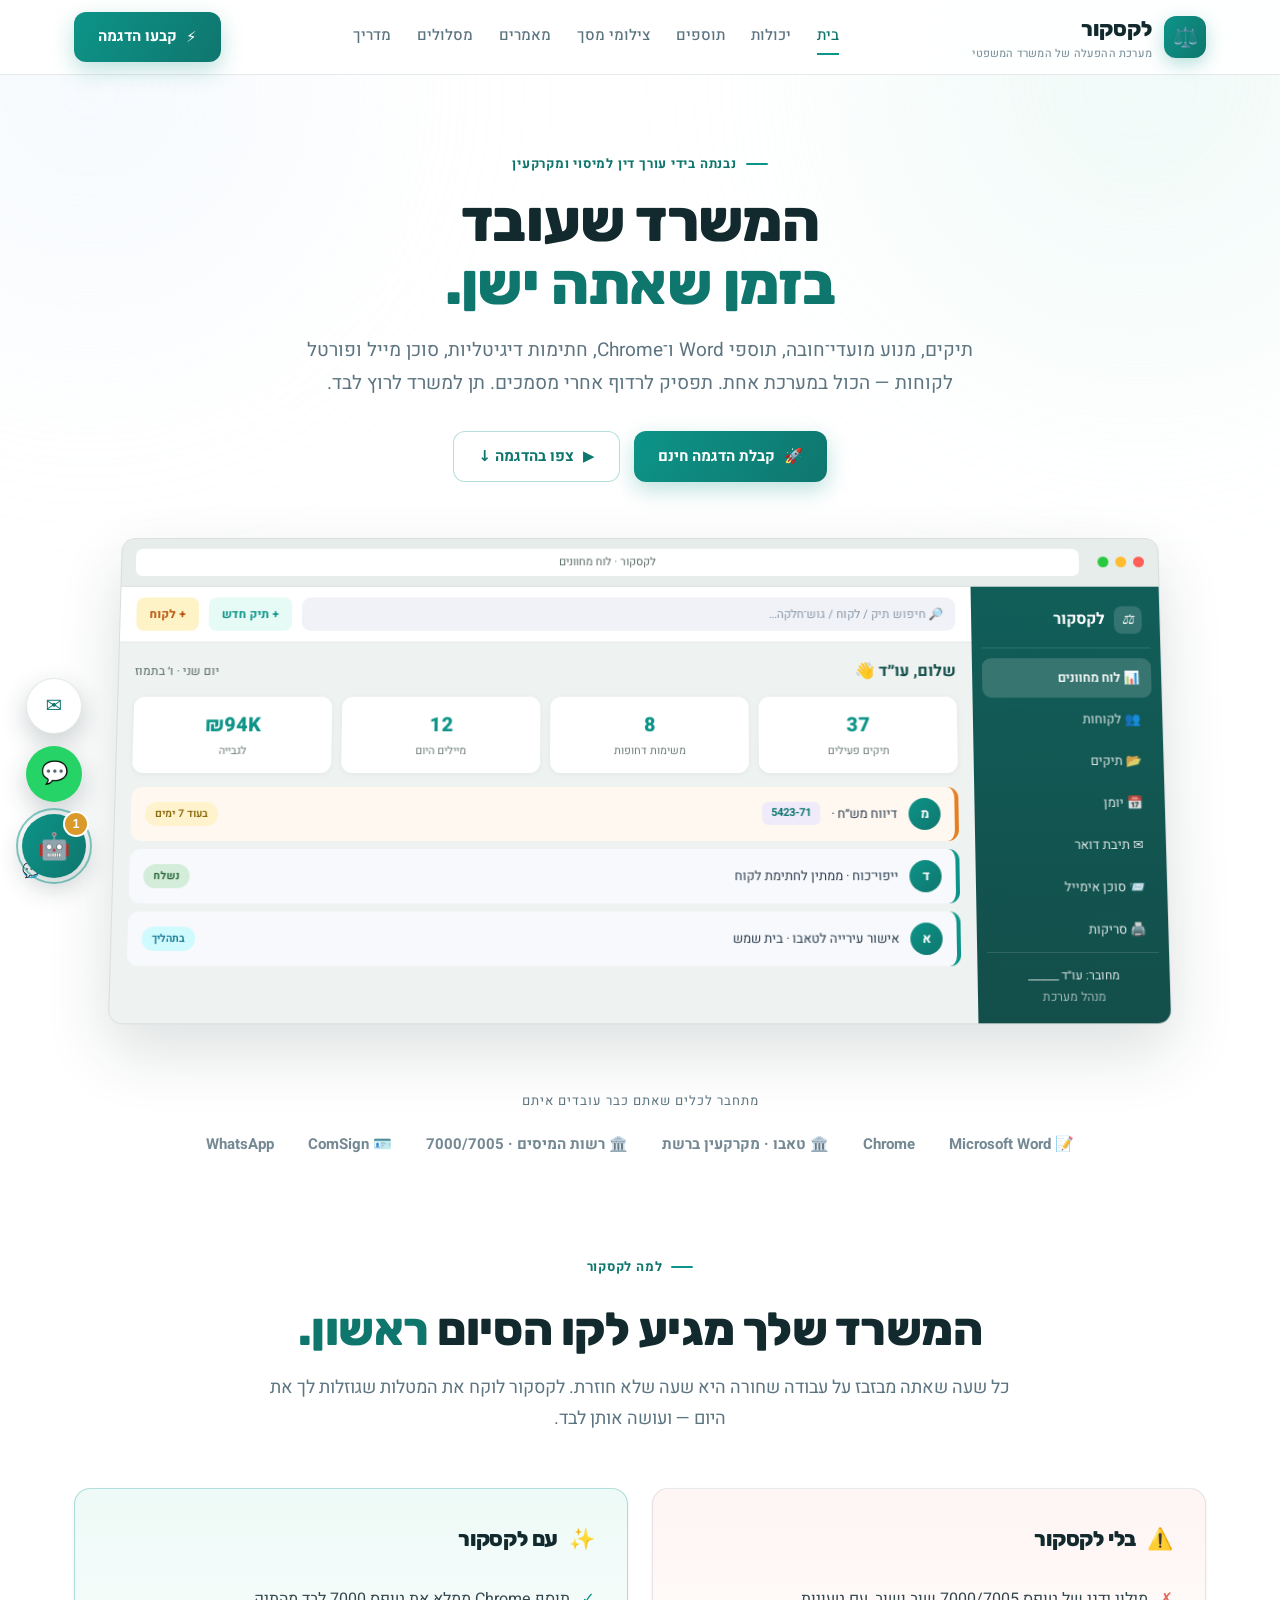
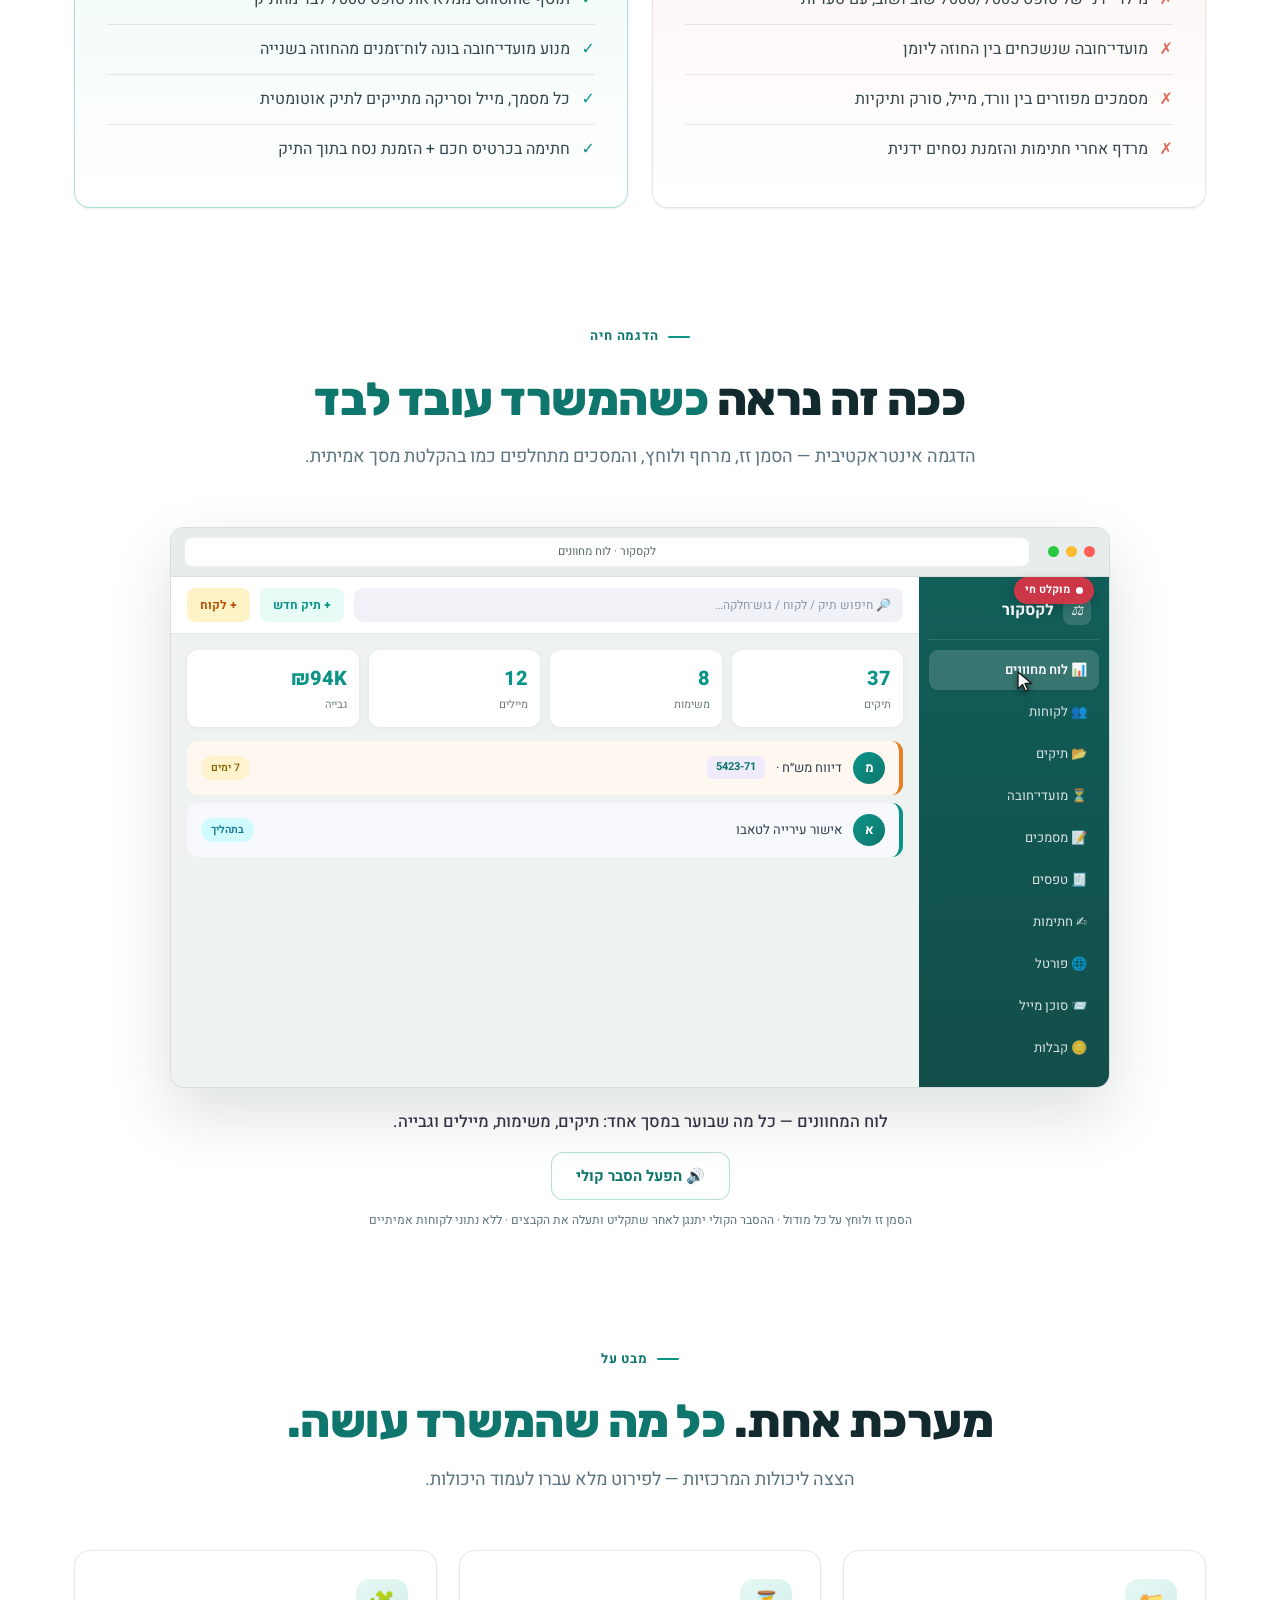
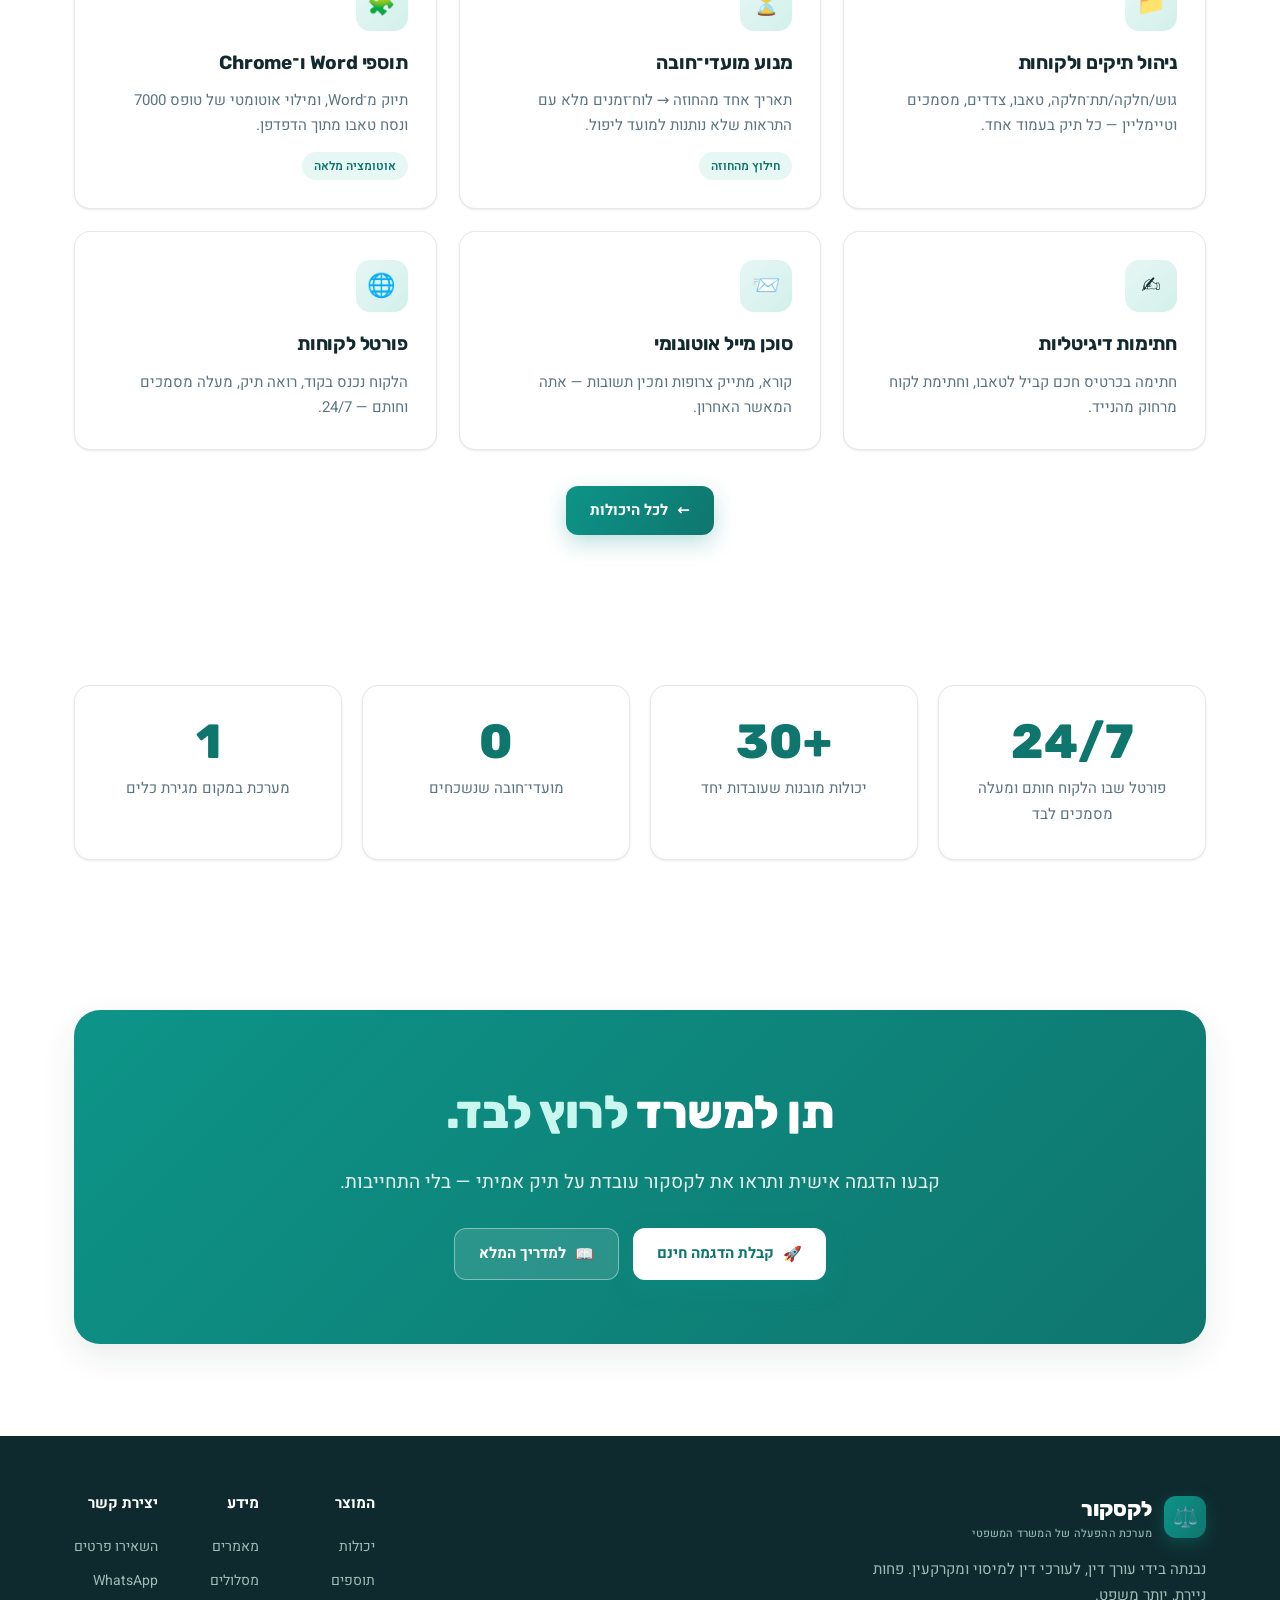
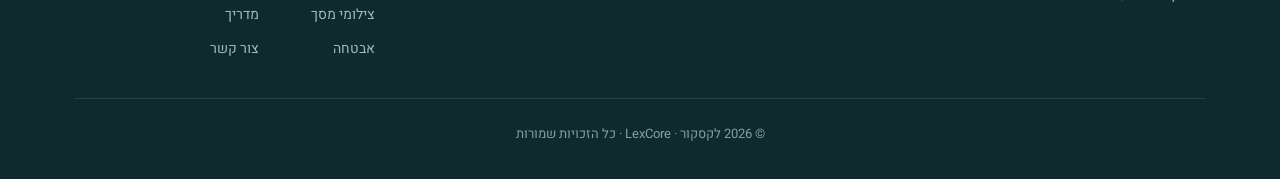
==== index.html @ 94c70e6b "Add files via upload" ====
<!DOCTYPE html>
<html lang="he" dir="rtl">
<head>
<meta charset="UTF-8">
<meta name="viewport" content="width=device-width, initial-scale=1.0">
<title>לקסקור (LexCore) — תוכנה לניהול משרד עורכי דין למיסוי ומקרקעין</title>
<meta name="description" content="לקסקור (LexCore) — תוכנה לניהול משרד עורכי דין למיסוי ומקרקעין: ניהול תיקים וטאבו, מנוע מועדי־חובה, מילוי טופס 7005/7000 אוטומטי, תוספי Word ו־Chrome, חתימות דיגיטליות, סוכן מייל ופורטל לקוחות — הכול במערכת אחת.">
<meta name="keywords" content="לקסקור, LexCore, תוכנה לעורכי דין, תוכנה לניהול משרד עורכי דין, תוכנה לעורך דין מקרקעין, תוכנה למיסוי מקרקעין, ניהול תיקים משפטיים, תוכנת טאבו, טופס 7005, מנוע מועדי חובה, CaseFlow">
<meta name="author" content="לקסקור · LexCore">
<meta name="robots" content="index,follow,max-image-preview:large">
<meta name="theme-color" content="#0d9488">
<link rel="canonical" href="https://f025954954-coder.github.io/lexcore-site/">
<meta property="og:type" content="website">
<meta property="og:site_name" content="לקסקור · LexCore">
<meta property="og:locale" content="he_IL">
<meta property="og:title" content="לקסקור (LexCore) — תוכנה לניהול משרד עורכי דין למיסוי ומקרקעין">
<meta property="og:description" content="מערכת אחת לניהול משרד עורכי דין למיסוי ומקרקעין: תיקים, טאבו, מנוע מועדי־חובה, מילוי טפסים אוטומטי, חתימות דיגיטליות, סוכן מייל ופורטל לקוחות.">
<meta property="og:url" content="https://f025954954-coder.github.io/lexcore-site/">
<meta name="twitter:card" content="summary_large_image">
<meta name="twitter:title" content="לקסקור (LexCore) — תוכנה לניהול משרד עורכי דין למיסוי ומקרקעין">
<meta name="twitter:description" content="מערכת אחת לניהול משרד עו״ד למיסוי ומקרקעין: תיקים, טאבו, מועדי־חובה, טפסים אוטומטיים, חתימות ופורטל לקוחות.">
<link rel="stylesheet" href="styles.css">
<script type="application/ld+json">
{
  "@context":"https://schema.org",
  "@graph":[
    {
      "@type":"Organization",
      "@id":"https://f025954954-coder.github.io/lexcore-site/#org",
      "name":"לקסקור",
      "alternateName":["LexCore","CaseFlow","לקסקור מערכת ניהול משרד"],
      "url":"https://f025954954-coder.github.io/lexcore-site/",
      "description":"תוכנה לניהול משרד עורכי דין למיסוי ומקרקעין."
    },
    {
      "@type":"WebSite",
      "@id":"https://f025954954-coder.github.io/lexcore-site/#website",
      "url":"https://f025954954-coder.github.io/lexcore-site/",
      "name":"לקסקור · LexCore",
      "inLanguage":"he",
      "publisher":{"@id":"https://f025954954-coder.github.io/lexcore-site/#org"}
    },
    {
      "@type":"SoftwareApplication",
      "name":"לקסקור (LexCore)",
      "alternateName":"CaseFlow",
      "applicationCategory":"BusinessApplication",
      "applicationSubCategory":"Legal Practice Management Software",
      "operatingSystem":"Windows",
      "inLanguage":"he",
      "url":"https://f025954954-coder.github.io/lexcore-site/",
      "description":"תוכנה לניהול משרד עורכי דין המתמחה במיסוי ומקרקעין: ניהול תיקים וטאבו (גוש/חלקה), מנוע מועדי־חובה, מילוי אוטומטי של טופס 7005/7000, תוספי Word ו־Chrome, חתימה דיגיטלית בכרטיס חכם וחתימה מרחוק, סוכן מייל אוטונומי ופורטל לקוחות.",
      "featureList":["ניהול תיקים ולקוחות","מנוע מועדי־חובה","מילוי טופס 7005/7000 אוטומטי","תוסף Word ותוספי Chrome","חתימה דיגיטלית בכרטיס חכם וחתימה מרחוק","סוכן מייל אוטונומי","פורטל לקוחות","קבלות וחשבוניות"],
      "offers":{"@type":"Offer","priceCurrency":"ILS","price":"0","description":"הדגמה חינם — מחיר לפי גודל המשרד"},
      "publisher":{"@id":"https://f025954954-coder.github.io/lexcore-site/#org"}
    }
  ]
}
</script>
</head>
<body data-page="home">
<div class="aura"><span></span><span></span><span></span></div>
<div class="grid-lines"></div>

<header><div class="wrap"><nav>
  <a href="index.html" class="logo"><span class="mark"><i class="fas fa-scale-balanced"></i></span><span>לקסקור<small>מערכת ההפעלה של המשרד המשפטי</small></span></a>
  <div class="nav-links">
    <a href="index.html" data-page="home">בית</a>
    <a href="features.html" data-page="features">יכולות</a>
    <a href="addins.html" data-page="addins">תוספים</a>
    <a href="screenshots.html" data-page="screens">צילומי מסך</a>
    <a href="blog.html" data-page="blog">מאמרים</a>
    <a href="plans.html" data-page="plans">מסלולים</a>
    <a href="madrich.html">מדריך</a>
  </div>
  <a href="contact.html" class="btn btn-primary"><i class="fas fa-bolt"></i> קבעו הדגמה</a>
  <button class="menu-toggle"><i class="fas fa-bars"></i></button>
</nav></div></header>

<!-- HERO -->
<section class="page-hero">
  <div class="wrap">
    <div class="eyebrow reveal">נבנתה בידי עורך דין למיסוי ומקרקעין</div>
    <h1 class="reveal">המשרד שעובד<br><span class="grad-txt">בזמן שאתה ישן.</span></h1>
    <p class="reveal">תיקים, מנוע מועדי־חובה, תוספי Word ו־Chrome, חתימות דיגיטליות, סוכן מייל ופורטל לקוחות — הכול במערכת אחת. תפסיק לרדוף אחרי מסמכים. תן למשרד לרוץ לבד.</p>
    <div class="reveal" style="display:flex;gap:14px;justify-content:center;flex-wrap:wrap;margin-top:32px">
      <a href="contact.html" class="btn btn-primary"><i class="fas fa-rocket"></i> קבלת הדגמה חינם</a>
      <a href="#demo" class="btn btn-ghost"><i class="fas fa-circle-play"></i> צפו בהדגמה ↓</a>
    </div>
  </div>

  <div class="wrap"><div class="tilt reveal" style="max-width:1050px;margin:52px auto 0">
    <div class="appwin">
      <div class="aw-bar"><i class="r"></i><i class="y"></i><i class="g"></i><span class="ad">לקסקור · לוח מחוונים</span></div>
      <div class="aw-body">
        <aside class="aw-side">
          <div class="aw-brand"><i>⚖️</i> לקסקור</div>
          <div class="aw-nav on">📊 לוח מחוונים</div>
          <div class="aw-nav">👥 לקוחות</div>
          <div class="aw-nav">📂 תיקים</div>
          <div class="aw-nav">📅 יומן</div>
          <div class="aw-nav">✉️ תיבת דואר</div>
          <div class="aw-nav">📨 סוכן אימייל</div>
          <div class="aw-nav">🖨️ סריקות</div>
          <div class="aw-userbox">מחובר: עו״ד ______<br><span style="opacity:.7">מנהל מערכת</span></div>
        </aside>
        <main class="aw-main">
          <div class="aw-toolbar"><div class="aw-search">🔎 חיפוש תיק / לקוח / גוש־חלקה…</div><div class="aw-tbtn">+ תיק חדש</div><div class="aw-tbtn gold">+ לקוח</div></div>
          <div class="aw-content">
            <div class="aw-h">שלום, עו״ד 👋 <span style="font-size:12px;color:#6b7c79;font-weight:500">יום שני · ו׳ בתמוז</span></div>
            <div class="aw-kpis">
              <div class="aw-kpi"><div class="n">37</div><div class="l">תיקים פעילים</div></div>
              <div class="aw-kpi"><div class="n">8</div><div class="l">משימות דחופות</div></div>
              <div class="aw-kpi"><div class="n">12</div><div class="l">מיילים היום</div></div>
              <div class="aw-kpi"><div class="n">₪94K</div><div class="l">לגבייה</div></div>
            </div>
            <div class="aw-card soon"><span class="aw-av">מ</span> דיווח מש״ח · <span class="case-num">5423-71</span> <span class="aw-badge st-pending">בעוד 7 ימים</span></div>
            <div class="aw-card"><span class="aw-av">ד</span> ייפוי־כוח · ממתין לחתימת לקוח <span class="aw-badge st-active">נשלח</span></div>
            <div class="aw-card"><span class="aw-av">א</span> אישור עירייה לטאבו · בית שמש <span class="aw-badge b-matter">בתהליך</span></div>
          </div>
        </main>
      </div>
    </div>
  </div></div>
</section>

<!-- TRUST -->
<div class="wrap" style="text-align:center;padding:48px 0 0;position:relative;z-index:1">
  <p class="reveal" style="color:var(--muted);font-size:13px;letter-spacing:1px;margin-bottom:20px">מתחבר לכלים שאתם כבר עובדים איתם</p>
  <div class="reveal" style="display:flex;gap:34px;justify-content:center;flex-wrap:wrap;color:var(--muted);font-weight:700;font-size:15px;opacity:.85">
    <span><i class="fas fa-file-word"></i> Microsoft Word</span>
    <span><i class="fab fa-chrome"></i> Chrome</span>
    <span><i class="fas fa-landmark"></i> טאבו · מקרקעין ברשת</span>
    <span><i class="fas fa-building-columns"></i> רשות המיסים · 7000/7005</span>
    <span><i class="fas fa-id-card"></i> ComSign</span>
    <span><i class="fab fa-whatsapp"></i> WhatsApp</span>
  </div>
</div>

<!-- PROBLEM/SOLUTION -->
<section class="sec">
  <div class="wrap">
    <div class="sec-head reveal">
      <span class="eyebrow">למה לקסקור</span>
      <h2>המשרד שלך מגיע לקו הסיום <span class="grad-txt">ראשון.</span></h2>
      <p>כל שעה שאתה מבזבז על עבודה שחורה היא שעה שלא חוזרת. לקסקור לוקח את המטלות שגוזלות לך את היום — ועושה אותן לבד.</p>
    </div>
    <div class="split">
      <div class="panel bad reveal"><h3><i class="fas fa-triangle-exclamation"></i> בלי לקסקור</h3><ul>
        <li><i class="fas fa-xmark"></i> מילוי ידני של טופס 7000/7005 שוב ושוב, עם טעויות</li>
        <li><i class="fas fa-xmark"></i> מועדי־חובה שנשכחים בין החוזה ליומן</li>
        <li><i class="fas fa-xmark"></i> מסמכים מפוזרים בין וורד, מייל, סורק ותיקיות</li>
        <li><i class="fas fa-xmark"></i> מרדף אחרי חתימות והזמנת נסחים ידנית</li>
      </ul></div>
      <div class="panel good reveal"><h3><i class="fas fa-wand-magic-sparkles"></i> עם לקסקור</h3><ul>
        <li><i class="fas fa-check"></i> תוסף Chrome ממלא את טופס 7000 לבד מהתיק</li>
        <li><i class="fas fa-check"></i> מנוע מועדי־חובה בונה לוח־זמנים מהחוזה בשנייה</li>
        <li><i class="fas fa-check"></i> כל מסמך, מייל וסריקה מתייקים לתיק אוטומטית</li>
        <li><i class="fas fa-check"></i> חתימה בכרטיס חכם + הזמנת נסח בתוך התיק</li>
      </ul></div>
    </div>
  </div>
</section>

<!-- ANIMATED DEMO -->
<section class="sec" id="demo" style="padding-top:20px">
  <div class="wrap">
    <div class="sec-head reveal">
      <span class="eyebrow">הדגמה חיה</span>
      <h2>ככה זה נראה <span class="grad-txt">כשהמשרד עובד לבד</span></h2>
      <p>הדגמה אינטראקטיבית — הסמן זז, מרחף ולוחץ, והמסכים מתחלפים כמו בהקלטת מסך אמיתית.</p>
    </div>
    <div class="screencast reveal" id="sc">
      <div class="sc-badge">מוקלט חי</div>
      <div class="appwin">
        <div class="aw-bar"><i class="r"></i><i class="y"></i><i class="g"></i><span class="ad" id="scAddr">לקסקור · לוח מחוונים</span></div>
        <div class="aw-body">
          <aside class="aw-side">
            <div class="aw-brand"><i>⚖️</i> לקסקור</div>
            <div class="aw-nav on" data-sc="dash">📊 לוח מחוונים</div>
            <div class="aw-nav" data-sc="clients">👥 לקוחות</div>
            <div class="aw-nav" data-sc="cases">📂 תיקים</div>
            <div class="aw-nav" data-sc="deadlines">⏳ מועדי־חובה</div>
            <div class="aw-nav" data-sc="docs">📝 מסמכים</div>
            <div class="aw-nav" data-sc="form">🧾 טפסים</div>
            <div class="aw-nav" data-sc="sign">✍️ חתימות</div>
            <div class="aw-nav" data-sc="portal">🌐 פורטל</div>
            <div class="aw-nav" data-sc="mail">📨 סוכן מייל</div>
            <div class="aw-nav" data-sc="finance">🪙 קבלות</div>
          </aside>
          <main class="aw-main" id="scMain"></main>
        </div>
      </div>
      <div class="sc-cursor" id="scCursor"><svg width="24" height="24" viewBox="0 0 24 24"><path d="M4 2 L4 19 L8.5 14.5 L11.5 21 L14 20 L11 13.5 L17.5 13.5 Z" fill="#ffffff" stroke="#1a1a1a" stroke-width="1.3" stroke-linejoin="round"/></svg></div>
    </div>
    <div class="sc-cap" id="scCap">לוח המחוונים — כל מה שבוער במסך אחד: תיקים, משימות, מיילים וגבייה.</div>
    <div style="text-align:center;margin-top:16px"><button class="btn btn-ghost" id="scVoice">🔊 הפעל הסבר קולי</button></div>
    <p style="text-align:center;color:var(--muted);font-size:12px;margin-top:10px">הסמן זז ולוחץ על כל מודול · ההסבר הקולי יתנגן לאחר שתקליט ותעלה את הקבצים · ללא נתוני לקוחות אמיתיים</p>
  </div>
</section>

<!-- FEATURES PREVIEW -->
<section class="sec" style="padding-top:20px">
  <div class="wrap">
    <div class="sec-head reveal"><span class="eyebrow">מבט על</span><h2>מערכת אחת. <span class="grad-txt">כל מה שהמשרד עושה.</span></h2><p>הצצה ליכולות המרכזיות — לפירוט מלא עברו לעמוד היכולות.</p></div>
    <div class="fgrid">
      <div class="fcard reveal"><div class="fico">📁</div><h3>ניהול תיקים ולקוחות</h3><p>גוש/חלקה/תת־חלקה, טאבו, צדדים, מסמכים וטיימליין — כל תיק בעמוד אחד.</p></div>
      <div class="fcard reveal"><div class="fico">⏳</div><h3>מנוע מועדי־חובה</h3><p>תאריך אחד מהחוזה → לוח־זמנים מלא עם התראות שלא נותנות למועד ליפול.</p><span class="chip">חילוץ מהחוזה</span></div>
      <div class="fcard reveal"><div class="fico">🧩</div><h3>תוספי Word ו־Chrome</h3><p>תיוק מ־Word, ומילוי אוטומטי של טופס 7000 ונסח טאבו מתוך הדפדפן.</p><span class="chip">אוטומציה מלאה</span></div>
      <div class="fcard reveal"><div class="fico">✍️</div><h3>חתימות דיגיטליות</h3><p>חתימה בכרטיס חכם קביל לטאבו, וחתימת לקוח מרחוק מהנייד.</p></div>
      <div class="fcard reveal"><div class="fico">📨</div><h3>סוכן מייל אוטונומי</h3><p>קורא, מתייק צרופות ומכין תשובות — אתה המאשר האחרון.</p></div>
      <div class="fcard reveal"><div class="fico">🌐</div><h3>פורטל לקוחות</h3><p>הלקוח נכנס בקוד, רואה תיק, מעלה מסמכים וחותם — 24/7.</p></div>
    </div>
    <div style="text-align:center;margin-top:36px" class="reveal"><a href="features.html" class="btn btn-primary"><i class="fas fa-arrow-left"></i> לכל היכולות</a></div>
  </div>
</section>

<!-- STATS -->
<section class="sec-sm"><div class="wrap"><div class="stats">
  <div class="stat reveal"><div class="num grad-txt">24/7</div><div class="lbl">פורטל שבו הלקוח חותם ומעלה מסמכים לבד</div></div>
  <div class="stat reveal"><div class="num gold-txt">+30</div><div class="lbl">יכולות מובנות שעובדות יחד</div></div>
  <div class="stat reveal"><div class="num grad-txt">0</div><div class="lbl">מועדי־חובה שנשכחים</div></div>
  <div class="stat reveal"><div class="num gold-txt">1</div><div class="lbl">מערכת במקום מגירת כלים</div></div>
</div></div></section>

<!-- CTA -->
<section class="sec"><div class="wrap"><div class="cta reveal">
  <h2>תן למשרד <span class="grad-txt">לרוץ לבד.</span></h2>
  <p>קבעו הדגמה אישית ותראו את לקסקור עובדת על תיק אמיתי — בלי התחייבות.</p>
  <div style="display:flex;gap:14px;justify-content:center;flex-wrap:wrap"><a href="contact.html" class="btn btn-primary"><i class="fas fa-rocket"></i> קבלת הדגמה חינם</a><a href="madrich.html" class="btn btn-ghost"><i class="fas fa-book-open"></i> למדריך המלא</a></div>
</div></div></section>

<footer><div class="wrap">
  <div class="foot">
    <div><a href="index.html" class="logo"><span class="mark"><i class="fas fa-scale-balanced"></i></span><span>לקסקור<small>מערכת ההפעלה של המשרד המשפטי</small></span></a>
      <p>נבנתה בידי עורך דין, לעורכי דין למיסוי ומקרקעין. פחות ניירת, יותר משפט.</p></div>
    <div class="foot-links">
      <div class="foot-col"><h5>המוצר</h5><a href="features.html">יכולות</a><a href="addins.html">תוספים</a><a href="screenshots.html">צילומי מסך</a><a href="security.html">אבטחה</a></div>
      <div class="foot-col"><h5>מידע</h5><a href="blog.html">מאמרים</a><a href="plans.html">מסלולים</a><a href="madrich.html">מדריך</a><a href="contact.html">צור קשר</a></div>
      <div class="foot-col"><h5>יצירת קשר</h5><a href="contact.html">השאירו פרטים</a><a href="https://wa.me/97225954954" target="_blank" rel="noopener">WhatsApp</a></div>
    </div>
  </div>
  <div class="copy">© 2026 לקסקור · LexCore · כל הזכויות שמורות</div>
</div></footer>

<script src="app.js"></script>
<script>
/* animated screencast — full module tour + moving cursor + optional recorded voice */
(function(){
  var sc=document.getElementById('sc');if(!sc)return;
  var cursor=document.getElementById('scCursor'),main=document.getElementById('scMain'),cap=document.getElementById('scCap'),addr=document.getElementById('scAddr'),badge=sc.querySelector('.sc-badge'),vbtn=document.getElementById('scVoice');
  var navs={};sc.querySelectorAll('.aw-nav').forEach(function(n){navs[n.dataset.sc]=n;});
  function tb(t,x){return '<div class="aw-toolbar"><div class="aw-search">'+t+'</div>'+(x||'')+'</div>';}
  var tabs='<div style="display:flex;gap:6px;margin-bottom:11px">';
  var steps=[
   {nav:'dash',addr:'לקסקור · לוח מחוונים',cap:'לוח המחוונים — כל מה שבוער במסך אחד: תיקים, משימות, מיילים וגבייה.',audio:'voice/v1.mp3',main:tb('🔎 חיפוש תיק / לקוח / גוש־חלקה…','<div class="aw-tbtn">+ תיק חדש</div><div class="aw-tbtn gold">+ לקוח</div>')+'<div class="aw-content"><div class="aw-kpis"><div class="aw-kpi"><div class="n">37</div><div class="l">תיקים</div></div><div class="aw-kpi"><div class="n">8</div><div class="l">משימות</div></div><div class="aw-kpi"><div class="n">12</div><div class="l">מיילים</div></div><div class="aw-kpi"><div class="n">₪94K</div><div class="l">גבייה</div></div></div><div class="aw-card soon"><span class="aw-av">מ</span> דיווח מש״ח · <span class="case-num">5423-71</span> <span class="aw-badge st-pending">7 ימים</span></div><div class="aw-card"><span class="aw-av">א</span> אישור עירייה לטאבו <span class="aw-badge b-matter">בתהליך</span></div></div>'},
   {nav:'clients',addr:'לקסקור · לקוחות',cap:'מסך הלקוחות — חיפוש מהיר, אימות ת״ז, וכל התיקים של הלקוח.',audio:'voice/v2.mp3',main:tb('🔎 חיפוש · שם / ת״ז / טלפון','<div class="aw-tbtn gold">+ לקוח</div>')+'<div class="aw-content"><div class="aw-card"><span class="aw-av">א</span> אברהם · ת״ז מאומתת <span class="aw-badge st-active">3 תיקים</span></div><div class="aw-card"><span class="aw-av">ר</span> רבקה · חברה בע״מ <span class="aw-badge b-matter">2 תיקים</span></div><div class="aw-card"><span class="aw-av">מ</span> משה · לקוח חדש <span class="aw-badge st-pending">קליטה</span></div></div>'},
   {nav:'cases',addr:'לקסקור · תיקים',cap:'מסך התיקים — כל התיקים הפעילים. הסמן לוחץ על תיק כדי להיכנס.',audio:'voice/v3.mp3',main:tb('🔎 חיפוש · גוש/חלקה/לקוח')+'<div class="aw-content"><div class="aw-card scrow"><span class="aw-av">מ</span> מכר דירה · גוש 5423/71 <span class="aw-badge st-active">בטאבו</span></div><div class="aw-card"><span class="aw-av">ה</span> העברת בעלות · גוש 3810/22 <span class="aw-badge st-pending">מש״ח</span></div><div class="aw-card"><span class="aw-av">ח</span> חכירה מהוונת · רמ״י <span class="aw-badge b-matter">בתהליך</span></div></div>'},
   {sel:'#scMain .scrow',addr:'לקסקור · תיק 5423-71',cap:'נכנסנו לתיק — גוש/חלקה, צדדים, מסמכים ומועדים. לשוניות למעלה.',audio:'voice/v4.mp3',main:tb('מכר דירה · <span class="case-num" style="margin-right:6px">5423-71</span>')+'<div class="aw-content">'+tabs+'<span class="sctab on">פרטים</span><span class="sctab" id="tDocs">מסמכים</span><span class="sctab" id="tFin">כספים</span></div><div class="aw-meta"><div class="m"><span class="k">גוש</span><div class="v">5423</div></div><div class="m"><span class="k">חלקה/תת</span><div class="v">71 / 4</div></div><div class="m"><span class="k">טאבו</span><div class="v">ירושלים</div></div></div><div class="aw-card"><span class="aw-av">👥</span> צדדים · מוכר + קונה <span class="aw-badge b-matter">2</span></div></div>'},
   {sel:'#scMain #tDocs',cap:'לשונית מסמכים — כל הקבצים של התיק במקום אחד.',audio:'voice/v5.mp3',main:tb('מכר דירה · <span class="case-num" style="margin-right:6px">5423-71</span>')+'<div class="aw-content">'+tabs+'<span class="sctab">פרטים</span><span class="sctab on" id="tDocs">מסמכים</span><span class="sctab" id="tFin">כספים</span></div><div class="aw-card"><span class="aw-av">📄</span> חוזה מכר.docx <span class="aw-badge st-active">חתום</span></div><div class="aw-card"><span class="aw-av">📄</span> נסח טאבו.pdf <span class="aw-badge b-matter">מצורף</span></div><div class="aw-card"><span class="aw-av">📄</span> ייפוי־כוח.pdf <span class="aw-badge st-pending">לחתימה</span></div></div>'},
   {sel:'#scMain #tFin',cap:'לשונית כספים — חיובים, תשלומים ויתרה פתוחה לתיק.',audio:'voice/v6.mp3',main:tb('מכר דירה · <span class="case-num" style="margin-right:6px">5423-71</span>')+'<div class="aw-content">'+tabs+'<span class="sctab">פרטים</span><span class="sctab" id="tDocs">מסמכים</span><span class="sctab on" id="tFin">כספים</span></div><div class="aw-card"><span class="aw-av">🧾</span> קבלה 1042 · שכ״ט <span class="aw-badge st-active">שולם ₪5,000</span></div><div class="aw-card soon"><span class="aw-av">⏳</span> יתרה פתוחה <span class="aw-badge st-pending">₪6,400</span></div></div>'},
   {nav:'deadlines',addr:'לקסקור · מנוע מועדי־חובה',cap:'מנוע מועדי־החובה — תאריך אחד מהחוזה, וכל לוח־הזמנים נבנה לבד עם התראות.',audio:'voice/v7.mp3',main:tb('לוח־זמנים שנבנה מהחוזה · 14.05.2026')+'<div class="aw-content"><div class="aw-card"><span class="aw-av">1</span> חתימת חוזה מכר <span class="aw-badge st-active">הושלם</span></div><div class="aw-card soon"><span class="aw-av">2</span> דיווח מש״ח לרשות המיסים <span class="aw-badge st-pending">+50 יום</span></div><div class="aw-card"><span class="aw-av">3</span> תשלום שני · 40% <span class="aw-badge b-matter">+60 יום</span></div><div class="aw-card"><span class="aw-av">4</span> מסירה + רישום הערה <span class="aw-badge b-matter">+90 יום</span></div></div>'},
   {nav:'docs',addr:'לקסקור · עוזר מסמכים',cap:'עוזר המסמכים — תבניות שממלאות את עצמן מהתיק, כולל בדיקת ניגוד־עניינים.',audio:'voice/v8.mp3',main:tb('מסמכים שנוצרו מהתיק','<div class="aw-tbtn gold">4 מוכנים</div>')+'<div class="aw-content"><div class="aw-card"><span class="aw-av">📄</span> ייפוי־כוח נוטריוני <span class="aw-badge st-active">מולא ✓</span></div><div class="aw-card"><span class="aw-av">📄</span> תצהיר מוכר <span class="aw-badge st-active">מולא ✓</span></div><div class="aw-card"><span class="aw-av">⚠️</span> בדיקת ניגוד־עניינים <span class="aw-badge st-active">נקי ✓</span></div></div>'},
   {nav:'form',addr:'לקסקור · טופס 7005',cap:'טופס 7005 — הצהרת מש״ח מתמלאת אוטומטית מהתיק. הסמן לוחץ ״ייצא PDF״.',audio:'voice/v9.mp3',main:tb('הצהרת מש״ח · טופס 7005')+'<div class="aw-content"><div class="aw-field hot"><span class="k">גוש / חלקה / תת</span><span class="v">5423 / 71 / 4</span></div><div class="aw-field hot"><span class="k">שם המוכר · ת״ז</span><span class="v">••••••• · •••••••••</span></div><div class="aw-field hot"><span class="k">שווי מכירה · תאריך</span><span class="v">₪ •••,••• · ••/••/••</span></div><div class="aw-primary-btn" id="expBtn">📄 ייצא PDF להגשה</div></div>'},
   {sel:'#scMain #expBtn',cap:'ה־PDF נוצר — מוכן להגשה לרשות המיסים, בלי הקלדה כפולה.',audio:'voice/v10.mp3',main:tb('הצהרת מש״ח · טופס 7005','<div class="aw-tbtn">הורד PDF</div>')+'<div class="aw-content"><div class="aw-card"><span class="aw-av">📄</span> טופס_7005_5423-71.pdf <span class="aw-badge st-active">נוצר ✓</span></div><div class="aw-primary-btn">✓ מולא אוטומטית · מוכן להגשה</div></div>'},
   {nav:'sign',addr:'לקסקור · חתימה דיגיטלית',cap:'חתימה בכרטיס חכם בלחיצה — בפורמט הקביל להגשה בטאבו.',audio:'voice/v11.mp3',main:tb('בקשה לרישום.pdf','<div class="aw-tbtn gold">כרטיס חכם ✓</div>')+'<div class="aw-content"><div style="background:#fff;border-radius:11px;padding:14px;margin-bottom:8px;border-right:4px solid var(--teal)"><div style="border:2px dashed #0d9488;border-radius:8px;height:46px;display:grid;place-items:center;color:#0f766e;font-size:12px">〜 חתימה דיגיטלית מאובטחת 〜</div></div><div class="aw-card"><span class="aw-av">🪪</span> תעודה מזהה · כרטיס חכם <span class="aw-badge st-active">מזוהה</span></div><div class="aw-card"><span class="aw-av">🏛️</span> מוכן להגשה בטאבו <span class="aw-badge b-matter">חתום · קביל</span></div></div>'},
   {nav:'portal',addr:'portal.lexcore.co.il',cap:'פורטל הלקוחות — הלקוח נכנס בקוד־אימות, רואה תיק, מעלה מסמכים וחותם 24/7.',audio:'voice/v12.mp3',main:tb('portal.lexcore.co.il · תא־אישי')+'<div class="aw-content"><div class="aw-card"><span class="aw-av">🌐</span> כניסה בקוד־אימות (OTP) <span class="aw-badge st-active">מאובטח</span></div><div class="aw-card"><span class="aw-av">📎</span> הלקוח העלה: תעודת־זהות <span class="aw-badge b-matter">התקבל</span></div><div class="aw-card soon"><span class="aw-av">✍️</span> ממתין לחתימת הלקוח <span class="aw-badge st-pending">ייפוי־כוח</span></div></div>'},
   {nav:'mail',addr:'לקסקור · סוכן מייל',cap:'סוכן המייל — קורא, מתייק צרופות לתיק ומכין טיוטות. אתה המאשר האחרון.',audio:'voice/v13.mp3',main:tb('סוכן אימייל · פעיל','<div class="aw-tbtn gold">הרץ עכשיו</div>')+'<div class="aw-content"><div class="aw-card"><span class="aw-av">📩</span> מייל נכנס · ״אפשר נסח חתום?״ <span class="aw-badge b-matter">שויך לתיק</span></div><div class="aw-card"><span class="aw-av">🤖</span> הוכנה טיוטת תשובה + הקובץ <span class="aw-badge st-pending">לאישורך</span></div><div class="aw-card"><span class="aw-av">📨</span> 3 צרופות תויקו לתיקים <span class="aw-badge st-active">בוצע ✓</span></div></div>'},
   {nav:'finance',addr:'לקסקור · קבלות וחשבוניות',cap:'קבלות וגבייה — הפקה בסגנון חשבונית־ירוקה ומעקב חיובים ותשלומים.',audio:'voice/v14.mp3',main:tb('גבייה · חשבונית־ירוקה')+'<div class="aw-content"><div class="aw-card"><span class="aw-av">🧾</span> קבלה 1042 · שכ״ט <span class="aw-badge st-active">שולם ₪5,000</span></div><div class="aw-card"><span class="aw-av">💵</span> חשבונית 318 · אגרות <span class="aw-badge b-matter">הופקה</span></div><div class="aw-card soon"><span class="aw-av">⏳</span> יתרה פתוחה <span class="aw-badge st-pending">₪6,400</span></div></div>'}
  ];
  var i=0,small=window.matchMedia('(max-width:640px)').matches,gen=0,voiceOn=false,curA=null,startedOnce=false;
  function apply(s){if(s.nav){for(var k in navs)navs[k].classList.toggle('on',k===s.nav);}if(s.main!=null)main.innerHTML=s.main;if(s.addr)addr.textContent=s.addr;if(s.cap)cap.textContent=s.cap;}
  function place(el){var c=sc.getBoundingClientRect(),r=el.getBoundingClientRect();cursor.style.left=(r.left-c.left+r.width/2)+'px';cursor.style.top=(r.top-c.top+r.height/2)+'px';}
  function clickFx(){cursor.classList.add('click');var rip=document.createElement('div');rip.className='sc-ripple';rip.style.left=cursor.style.left;rip.style.top=cursor.style.top;sc.appendChild(rip);setTimeout(function(){cursor.classList.remove('click');rip.remove();},520);}
  function stopA(){if(curA){try{curA.pause();}catch(e){}curA=null;}}
  function advance(s,g,done){if(voiceOn&&s.audio){stopA();curA=new Audio(s.audio);curA.onended=function(){if(g===gen)done();};curA.onerror=function(){if(g===gen)setTimeout(done,2600);};var p=curA.play();if(p&&p.catch)p.catch(function(){if(g===gen)setTimeout(done,2600);});}else{setTimeout(function(){if(g===gen)done();},2600);}}
  function tick(g){if(g!==gen)return;var s=steps[i];var next=function(){if(g!==gen)return;i=(i+1)%steps.length;tick(g);};if(small){apply(s);advance(s,g,next);return;}var target=s.nav?navs[s.nav]:document.querySelector(s.sel);if(!target){apply(s);advance(s,g,next);return;}place(target);setTimeout(function(){if(g!==gen)return;clickFx();setTimeout(function(){if(g===gen)apply(s);},170);advance(s,g,next);},1050);}
  function begin(){gen++;var g=gen;stopA();i=0;apply(steps[0]);if(small){cursor.style.display='none';}else{place(navs['dash']);}setTimeout(function(){tick(g);},small?800:1200);}
  var io=new IntersectionObserver(function(es){es.forEach(function(e){if(e.isIntersecting&&!startedOnce){startedOnce=true;begin();}});},{threshold:.2});io.observe(sc);
  window.addEventListener('load',function(){setTimeout(function(){if(!startedOnce){startedOnce=true;begin();}},900);});
  if(vbtn){vbtn.addEventListener('click',function(){voiceOn=!voiceOn;vbtn.classList.toggle('on',voiceOn);vbtn.textContent=voiceOn?'🔊 קול פעיל · לחצו לביטול':'🔊 הפעל הסבר קולי';if(badge)badge.classList.toggle('voice',voiceOn);begin();});}
})();
</script>
</body>
</html>
                                                                                                                                                                                                                                                                                                                                                                                                                                                                                                                                                                                                                                                                                                                                                                                                                                                                                                                                                                                                                                                                                                                                                                                                                                                                                                                                                                                                                                                                                                                                                                                                                                                                                                                                                                                                                                                                                                                                                                                                                                                                                                                                                                                                                                                                                                                                                                                                                                                                                                                                                                                                                                                                                                                                                                                                                                                                                                                                                                                                                                                                                                                                                                                                                                                                                                                                                                                                                                                                                                                                                                                                                                                                                                                                                                                                                                                                                                                                                                                                                                                                                                                                                                                                                                                                                                                                                                                                                                                                                                                                                                                                                                                                                                                                                                                                                                                                                                                                                                                                                                                                                                                                                                                                                                                                                                                                                                                                                                                                                                                                                                                                                                                                                                                                                                                                                                                                                                                                                                                                                                                                                                                                                                                                                                                                                                                                                                                                                                                                                                                                                                                                                                                                                                                                                                                                                                                                                                                                                                                                                                                                                                                                                                                                                                                                                                                                                                                                                                                                                                                                                                                                                                                                                                                                                                                                                                                                                                                                                                                                                                                                                                                                                                                                                                                                                                                                                                                                                                                                                                                                                                                                                                                                                                                                                                                                                                                                                                                                                                                                                                                                                                                                                                                                                                                                                                                                                                                                                                                                                                                                                                                                                                                                                                                                                                                                                                                                                                                                                                                                                                                                                                                                                                                                                                                                                                                                                                                                                                                                                                                                                                                                                                                                                                                                                                                                                                                                                                                                                                                                                                                                                                                                                                                                                                                                                                                                                                                                                                                                                                                                                                                                                                                                                                                                                                                                                                                                                                                                                                                                                                                                                                                                                                                                                                                                                                                                                                                                                                                   
---- styles.css ----
/* ===== לקסקור — עיצוב בהיר ומקצועי (בהשראת Clio / MyCase) ===== */
@import url('https://fonts.googleapis.com/css2?family=Heebo:wght@300;400;500;600;700;800;900&family=Rubik:wght@500;600;700;800&display=swap');

:root{
  color-scheme:light;
  --bg:#ffffff;--bg-alt:#f3f8f7;--bg2:#0e2a2e;
  --card:#ffffff;--card2:#f6faf9;
  --line:rgba(15,42,46,.10);--line2:rgba(13,148,136,.30);
  --txt:#122a2e;--muted:#5c7480;--soft:#8497a0;
  --teal:#0d9488;--teal-d:#0f766e;--teal-l:#14b8a6;--tealdk:#0f766e;
  --teal2:#0d9488;--gold:#d99a2b;--gold2:#c9861a;
  --grad:linear-gradient(120deg,#0d9488,#0f766e);
  --grad-soft:linear-gradient(120deg,#14b8a6,#0d9488);
  --grad-gold:linear-gradient(120deg,#e0a83a,#c9861a);
  --radius:16px;
  --shadow-sm:0 1px 3px rgba(15,42,46,.06),0 1px 2px rgba(15,42,46,.04);
  --shadow:0 12px 34px rgba(15,42,46,.09);
  --shadow-lg:0 26px 64px rgba(15,42,46,.14);
}
*{box-sizing:border-box;margin:0;padding:0}
html{scroll-behavior:smooth}
body{font-family:'Heebo',system-ui,-apple-system,'Segoe UI',Arial,sans-serif;background:var(--bg);color:var(--txt);overflow-x:hidden;line-height:1.7;-webkit-font-smoothing:antialiased}
h1,h2,h3,.serif{font-family:'Rubik','Heebo',sans-serif;letter-spacing:-.01em;font-weight:800}
i[class*="fa-"]{font-style:normal;display:inline-block;line-height:1}
a{color:inherit;text-decoration:none}
.wrap{max-width:1180px;margin:0 auto;padding:0 24px}
.grad-txt{color:var(--teal-d)}
.gold-txt{color:var(--gold2)}

/* soft ambient */
.aura{position:fixed;inset:0;z-index:0;pointer-events:none;overflow:hidden}
.aura span{position:absolute;border-radius:50%;filter:blur(120px);opacity:.35}
.aura span:nth-child(1){width:520px;height:520px;background:#d7f2ec;top:-180px;right:-120px}
.aura span:nth-child(2){width:460px;height:460px;background:#e6f0fb;top:-140px;left:-140px}
.aura span:nth-child(3){display:none}
.grid-lines{display:none}

/* ===== header ===== */
header{position:sticky;top:0;z-index:60;backdrop-filter:blur(12px);background:rgba(255,255,255,.88);border-bottom:1px solid var(--line)}
nav{display:flex;align-items:center;justify-content:space-between;height:74px}
.logo{display:flex;align-items:center;gap:12px;font-weight:800;font-size:21px;font-family:'Rubik',sans-serif;color:var(--txt)}
.logo .mark{width:42px;height:42px;border-radius:12px;background:var(--grad);display:grid;place-items:center;color:#fff;font-size:20px;box-shadow:0 6px 18px rgba(13,148,136,.30)}
.logo small{display:block;font-size:11px;font-weight:500;color:var(--soft);letter-spacing:.2px;margin-top:-2px;font-family:'Heebo'}
.nav-links{display:flex;gap:26px;align-items:center;font-size:15px;color:var(--muted);font-weight:500}
.nav-links a{transition:color .2s;padding:4px 0;border-bottom:2px solid transparent}
.nav-links a:hover{color:var(--txt)}
.nav-links a.active{color:var(--teal-d);border-bottom-color:var(--teal)}
.btn{display:inline-flex;align-items:center;gap:9px;padding:12px 24px;border-radius:12px;font-weight:700;font-size:15px;cursor:pointer;border:none;transition:transform .2s,box-shadow .2s,background .2s;font-family:inherit}
.btn-primary{background:var(--grad);color:#fff;box-shadow:0 8px 22px rgba(13,148,136,.28)}
.btn-primary:hover{transform:translateY(-2px);box-shadow:0 14px 32px rgba(13,148,136,.36)}
.btn-ghost{background:#fff;color:var(--teal-d);border:1.5px solid var(--line2)}
.btn-ghost:hover{background:#f0faf8;border-color:var(--teal)}
.btn-gold{background:var(--grad-gold);color:#fff;box-shadow:0 8px 22px rgba(217,154,43,.3)}
.btn-gold:hover{transform:translateY(-2px)}
.menu-toggle{display:none;background:none;border:none;color:var(--txt);font-size:22px;cursor:pointer}
@media(max-width:920px){.nav-links{display:none;position:absolute;top:74px;right:0;left:0;flex-direction:column;background:#fff;border-bottom:1px solid var(--line);padding:14px 24px;gap:10px;box-shadow:var(--shadow)}.nav-links.open{display:flex}.menu-toggle{display:block}}

/* ===== sections ===== */
section{position:relative;z-index:1}
.sec{padding:92px 0}
.sec-sm{padding:58px 0}
.bg-alt{background:var(--bg-alt)}
.eyebrow{color:var(--teal-d);font-weight:700;letter-spacing:.06em;font-size:13px;display:inline-flex;align-items:center;gap:9px;text-transform:uppercase}
.eyebrow::before{content:'';width:22px;height:2px;background:var(--teal);border-radius:2px}
.sec-head{text-align:center;max-width:760px;margin:0 auto 54px}
.sec-head .eyebrow{margin-bottom:16px}
.sec-head h2{font-size:clamp(30px,4.4vw,46px);font-weight:800;line-height:1.15;margin:10px 0 16px;color:var(--txt)}
.sec-head p{color:var(--muted);font-size:18px}
.page-hero{position:relative;z-index:1;text-align:center;padding:72px 0 20px}
.page-hero .eyebrow{margin-bottom:16px}
.page-hero h1{font-size:clamp(34px,5.2vw,58px);font-weight:800;line-height:1.08;margin-bottom:18px;color:var(--txt)}
.page-hero p{color:var(--muted);font-size:19px;max-width:720px;margin:0 auto}

/* feature cards */
.fgrid{display:grid;grid-template-columns:repeat(3,1fr);gap:22px}
@media(max-width:900px){.fgrid{grid-template-columns:repeat(2,1fr)}}
@media(max-width:600px){.fgrid{grid-template-columns:1fr}}
.fcard{background:#fff;border:1px solid var(--line);border-radius:var(--radius);padding:28px;transition:transform .3s,border-color .3s,box-shadow .3s;box-shadow:var(--shadow-sm)}
.fcard:hover{transform:translateY(-5px);border-color:var(--line2);box-shadow:var(--shadow)}
.fico{width:52px;height:52px;border-radius:14px;background:linear-gradient(135deg,#e6f7f4,#d3f0ea);display:grid;place-items:center;font-size:23px;margin-bottom:16px}
.fcard h3{font-size:19px;font-weight:700;margin-bottom:9px;color:var(--txt)}
.fcard p{color:var(--muted);font-size:15px}
.fcard .chip{display:inline-block;margin-top:13px;font-size:12px;color:var(--teal-d);background:#e6f7f4;padding:4px 12px;border-radius:999px;font-weight:600}

.split{display:grid;grid-template-columns:1fr 1fr;gap:24px}
@media(max-width:800px){.split{grid-template-columns:1fr}}
.panel{border-radius:var(--radius);padding:32px;border:1px solid var(--line);background:#fff;box-shadow:var(--shadow-sm)}
.panel.bad{background:linear-gradient(180deg,#fef5f4,#fff)}
.panel.good{background:linear-gradient(180deg,#eefaf7,#fff);border-color:var(--line2)}
.panel h3{font-size:21px;margin-bottom:18px;display:flex;align-items:center;gap:11px;color:var(--txt)}
.panel.bad h3 i{color:#e06a5a}.panel.good h3 i{color:var(--teal)}
.panel ul{list-style:none}
.panel li{display:flex;gap:12px;padding:11px 0;border-bottom:1px solid var(--line);font-size:16px;color:#33474d}
.panel li:last-child{border:none}
.panel.bad li i{color:#e06a5a;margin-top:5px}.panel.good li i{color:var(--teal);margin-top:5px}

/* spotlight */
.spot{display:grid;grid-template-columns:1.02fr 1fr;gap:46px;align-items:center;margin-bottom:68px}
.spot:nth-child(even){direction:ltr}.spot:nth-child(even) .spot-txt{direction:rtl}
@media(max-width:880px){.spot{grid-template-columns:1fr;gap:28px}.spot:nth-child(even){direction:rtl}}
.spot-txt h3{font-size:clamp(24px,3.3vw,34px);font-weight:800;margin:12px 0 14px;line-height:1.22;color:var(--txt)}
.spot-txt>p{color:var(--muted);font-size:16.5px;margin-bottom:18px}
.spot-txt ul{list-style:none}
.spot-txt li{display:flex;gap:12px;padding:8px 0;font-size:16px;color:#33474d}
.spot-txt li i{color:var(--teal);margin-top:5px}.spot-txt li b{color:var(--txt)}

/* stats */
.stats{display:grid;grid-template-columns:repeat(4,1fr);gap:20px}
@media(max-width:760px){.stats{grid-template-columns:repeat(2,1fr)}}
.stat{text-align:center;padding:32px 18px;border:1px solid var(--line);border-radius:var(--radius);background:#fff;box-shadow:var(--shadow-sm)}
.stat .num{font-size:clamp(32px,5vw,48px);font-weight:800;line-height:1;color:var(--teal-d);font-family:'Rubik'}
.stat .lbl{color:var(--muted);margin-top:10px;font-size:15px}

/* ===== REAL-APP MOCKUP (light / teal) ===== */
.appwin{border:1px solid var(--line);border-radius:14px;overflow:hidden;box-shadow:var(--shadow-lg);background:#eef2f1}
.aw-bar{display:flex;align-items:center;gap:7px;padding:10px 14px;background:#e7edeb;border-bottom:1px solid rgba(0,0,0,.06)}
.aw-bar i{width:11px;height:11px;border-radius:50%}
.aw-bar .r{background:#ff5f57}.aw-bar .y{background:#febc2e}.aw-bar .g{background:#28c840}
.aw-bar .ad{margin-right:12px;font-size:11.5px;color:#5a6b68;background:#fff;padding:4px 12px;border-radius:7px;flex:1;text-align:center}
.aw-body{display:grid;grid-template-columns:190px 1fr;min-height:340px;color:#2c3e50}
.aw-side{background:linear-gradient(180deg,#115e59 0%,#134e4a 100%);color:#fff;padding:16px 10px;display:flex;flex-direction:column}
.aw-brand{display:flex;align-items:center;gap:9px;font-weight:700;font-size:16px;padding:4px 8px 14px;border-bottom:1px solid rgba(255,255,255,.12);margin-bottom:10px}
.aw-brand i{background:rgba(255,255,255,.15);width:28px;height:28px;border-radius:8px;display:grid;place-items:center;font-size:14px}
.aw-nav{display:flex;align-items:center;gap:10px;padding:9px 12px;border-radius:9px;color:rgba(255,255,255,.85);font-size:13px;margin-bottom:2px}
.aw-nav i{width:16px;text-align:center;opacity:.9}
.aw-nav.on{background:rgba(255,255,255,.16);color:#fff;font-weight:600}
.aw-userbox{margin-top:auto;border-top:1px solid rgba(255,255,255,.12);padding-top:12px;font-size:12px;color:rgba(255,255,255,.85)}
.aw-main{background:#eef2f1;display:flex;flex-direction:column;min-width:0}
.aw-toolbar{background:#fff;border-bottom:1px solid #e3e9e7;padding:11px 16px;display:flex;align-items:center;gap:10px}
.aw-search{display:flex;align-items:center;gap:8px;background:#f0f2f8;border-radius:9px;padding:7px 12px;flex:1;color:#8a97a6;font-size:12px}
.aw-tbtn{background:#e6faf6;color:var(--teal);border-radius:8px;padding:7px 13px;font-size:12px;font-weight:700}
.aw-tbtn.gold{background:#fef3c7;color:#b45309}
.aw-content{padding:16px;overflow:hidden}
.aw-h{font-size:16px;font-weight:700;color:#134e4a;margin-bottom:12px;display:flex;justify-content:space-between;align-items:center}
.aw-kpis{display:grid;grid-template-columns:repeat(4,1fr);gap:10px;margin-bottom:14px}
.aw-kpi{background:#fff;border-radius:11px;padding:12px;box-shadow:0 1px 6px rgba(0,0,0,.05)}
.aw-kpi .n{font-size:20px;font-weight:800;color:var(--teal)}
.aw-kpi .l{font-size:11px;color:#6b7c79}
.aw-card{background:#f7f9fc;border-radius:11px;border-right:4px solid var(--teal);padding:11px 14px;margin-bottom:8px;display:flex;align-items:center;gap:11px;font-size:13px}
.aw-card.soon{border-right-color:#e67e22;background:#fff8f0}
.aw-av{width:32px;height:32px;border-radius:50%;background:linear-gradient(135deg,var(--teal),var(--teal-d));color:#fff;display:grid;place-items:center;font-weight:700;font-size:13px;flex:0 0 32px}
.aw-badge{margin-right:auto;font-size:10.5px;padding:3px 10px;border-radius:20px;font-weight:600;white-space:nowrap}
.b-matter{background:#cffafe;color:#0e7490}
.b-handler{background:#fef3c7;color:#b45309}
.st-active{background:#d4edda;color:#155724}
.st-pending{background:#fff3cd;color:#856404}
.st-closed{background:#f8d7da;color:#721c24}
.case-num{font-size:11px;color:var(--teal-d);font-weight:700;background:#f0ebfa;padding:2px 9px;border-radius:6px}
.aw-meta{display:grid;grid-template-columns:repeat(3,1fr);gap:8px;margin-bottom:12px}
.aw-meta .m{background:#fff;padding:9px 11px;border-radius:9px}
.aw-meta .m .k{font-size:9.5px;color:#8a97a6}.aw-meta .m .v{font-weight:700;color:#134e4a;font-size:13px}
.aw-cal{display:flex;gap:11px;align-items:center;padding:10px 13px;background:#fff;border-radius:11px;margin-bottom:8px;border-right:4px solid var(--teal);box-shadow:0 1px 6px rgba(0,0,0,.05);font-size:12.5px}
.aw-cal.soon{border-right-color:#e67e22;background:#fff8f0}
.aw-cal .date{background:linear-gradient(135deg,var(--teal),var(--teal-d));color:#fff;border-radius:8px;padding:6px 10px;text-align:center;font-size:11px;font-weight:700;flex:0 0 auto}
.aw-field{background:#fff;border:1px solid #e0e7f1;border-radius:9px;padding:8px 11px;margin-bottom:8px;font-size:12px;color:#2c3e50}
.aw-field .k{font-size:9.5px;color:#8a97a6;display:block}
.aw-field .v{font-weight:700;color:#0f766e}
.aw-field.hot{border-color:var(--teal);box-shadow:0 0 0 3px rgba(13,148,136,.12)}
.aw-primary-btn{background:var(--teal);color:#fff;text-align:center;padding:9px;border-radius:9px;font-weight:700;font-size:12.5px;margin-top:8px}
@media(max-width:620px){.aw-body{grid-template-columns:1fr}.aw-side{display:none}.aw-kpis{grid-template-columns:repeat(2,1fr)}}

.tilt{perspective:1600px}
.tilt .appwin{transform:rotateX(5deg);transition:transform .6s}
.tilt:hover .appwin{transform:rotateX(0)}

.gcap{padding:14px 4px 0}
.gcap b{color:var(--txt);font-size:16px;display:block;margin-bottom:3px;font-weight:700}
.gcap span{color:var(--muted);font-size:13.5px}
.g2{display:grid;grid-template-columns:1fr 1fr;gap:24px;margin-bottom:28px}
@media(max-width:820px){.g2{grid-template-columns:1fr}}

/* animated demo */
.demo{max-width:960px;margin:0 auto;background:#fff;border:1px solid var(--line);border-radius:22px;padding:22px;box-shadow:var(--shadow)}
.demo-stage{position:relative;min-height:360px}
.demo-slide{position:absolute;inset:0;opacity:0;transform:translateY(12px);transition:opacity .6s,transform .6s;pointer-events:none}
.demo-slide.on{opacity:1;transform:none;position:relative;pointer-events:auto}
.demo-cap{display:flex;align-items:center;gap:14px;margin-top:18px;padding:14px 18px;background:var(--bg-alt);border:1px solid var(--line);border-radius:14px}
.demo-cap .num{width:38px;height:38px;border-radius:11px;background:var(--grad);color:#fff;font-weight:800;display:grid;place-items:center;flex:0 0 38px}
.demo-cap p{color:#33474d;font-size:15px}
.demo-ctrls{display:flex;align-items:center;gap:12px;margin-top:16px;flex-wrap:wrap;justify-content:center}
.demo-dots{display:flex;gap:8px}
.demo-dots span{width:9px;height:9px;border-radius:50%;background:#cfe0dc;cursor:pointer;transition:.2s}
.demo-dots span.on{background:var(--teal);width:24px;border-radius:5px}

/* pricing */
.pgrid{display:grid;grid-template-columns:repeat(3,1fr);gap:22px;align-items:stretch}
@media(max-width:860px){.pgrid{grid-template-columns:1fr;max-width:460px;margin:0 auto}}
.price{background:#fff;border:1px solid var(--line);border-radius:var(--radius);padding:32px;display:flex;flex-direction:column;box-shadow:var(--shadow-sm)}
.price.pop{border:2px solid var(--teal);box-shadow:var(--shadow);position:relative}
.price.pop .rib{position:absolute;top:-13px;right:50%;transform:translateX(50%);background:var(--grad);color:#fff;font-weight:800;font-size:12px;padding:6px 18px;border-radius:999px;white-space:nowrap}
.price .tier-ic{width:48px;height:48px;border-radius:13px;display:grid;place-items:center;font-size:20px;margin-bottom:14px;background:#e6f7f4}
.price h3{font-size:22px;margin-bottom:6px;color:var(--txt)}
.price .desc{color:var(--muted);font-size:14px;min-height:44px}
.price .lvl{display:inline-flex;align-items:center;gap:7px;font-size:13px;color:var(--teal-d);margin:14px 0 4px;font-weight:600}
.price ul{list-style:none;margin:14px 0 22px;flex:1}
.price li{display:flex;gap:11px;padding:8px 0;font-size:15px;color:#33474d}
.price li i{color:var(--teal);margin-top:5px}
.price li.plus{color:var(--teal-d);font-weight:600}.price li.plus i{color:var(--teal-d)}

/* security */
.sgrid{display:grid;grid-template-columns:repeat(4,1fr);gap:18px}
@media(max-width:860px){.sgrid{grid-template-columns:repeat(2,1fr)}}
@media(max-width:480px){.sgrid{grid-template-columns:1fr}}
.sitem{text-align:center;padding:26px 16px;border:1px solid var(--line);border-radius:var(--radius);background:#fff;box-shadow:var(--shadow-sm)}
.sitem i{font-size:28px;margin-bottom:12px;display:block}
.sitem h4{font-size:16px;margin-bottom:6px;color:var(--txt);font-weight:700}
.sitem p{color:var(--muted);font-size:13.5px}

/* faq */
.faq{max-width:820px;margin:0 auto}
.faq-item{border:1px solid var(--line);border-radius:14px;margin-bottom:14px;overflow:hidden;background:#fff;box-shadow:var(--shadow-sm)}
.faq-q{padding:20px 24px;font-weight:700;font-size:17px;cursor:pointer;display:flex;justify-content:space-between;align-items:center;color:var(--txt)}
.faq-q i{color:var(--teal);transition:transform .3s}
.faq-a{max-height:0;overflow:hidden;transition:max-height .35s ease;color:var(--muted);font-size:16px;padding:0 24px}
.faq-item.open .faq-a{max-height:360px;padding:0 24px 22px}
.faq-item.open .faq-q i{transform:rotate(45deg)}

/* contact form */
.form-box{max-width:640px;margin:0 auto;background:#fff;border:1px solid var(--line);border-radius:20px;padding:34px;box-shadow:var(--shadow)}
.form-row{margin-bottom:16px}
.form-row label{display:block;font-size:14px;color:var(--muted);margin-bottom:7px;font-weight:500}
.form-row input,.form-row textarea,.form-row select{width:100%;background:#f8fbfa;border:1.5px solid var(--line);border-radius:12px;padding:12px 14px;color:var(--txt);font-size:15px;font-family:inherit;outline:none;transition:border-color .2s,box-shadow .2s}
.form-row input:focus,.form-row textarea:focus,.form-row select:focus{border-color:var(--teal);box-shadow:0 0 0 3px rgba(13,148,136,.12)}
.form-row textarea{min-height:110px;resize:vertical}

/* cta band */
.cta{text-align:center;background:linear-gradient(135deg,#0d9488,#0f766e);border-radius:26px;padding:64px 30px;box-shadow:var(--shadow)}
.cta h2{font-size:clamp(30px,5vw,46px);font-weight:800;margin-bottom:14px;color:#fff}
.cta .grad-txt{color:#c9f7ef}
.cta p{color:rgba(255,255,255,.9);font-size:19px;max-width:600px;margin:0 auto 30px}
.cta .btn-primary{background:#fff;color:var(--teal-d)}
.cta .btn-primary:hover{background:#f0faf8}
.cta .btn-ghost{background:rgba(255,255,255,.12);color:#fff;border-color:rgba(255,255,255,.4)}
.cta .btn-ghost:hover{background:rgba(255,255,255,.2)}

/* footer */
footer{border-top:1px solid var(--line);padding:54px 0 34px;position:relative;z-index:1;background:var(--bg2);color:#cfe0dc}
footer .logo{color:#fff}
footer .logo small{color:#8fb3ad}
.foot{display:flex;justify-content:space-between;gap:30px;flex-wrap:wrap;margin-bottom:32px}
.foot p{color:#9fbdb7;font-size:15px;max-width:340px;margin-top:14px}
.foot-links{display:flex;gap:52px;flex-wrap:wrap}
.foot-col h5{font-size:15px;margin-bottom:14px;color:#fff;font-weight:700}
.foot-col a{display:block;color:#9fbdb7;font-size:14px;padding:5px 0;transition:color .2s}.foot-col a:hover{color:#fff}
.copy{border-top:1px solid rgba(255,255,255,.1);padding-top:24px;color:#7fa39d;font-size:13px;text-align:center}

/* reveal */
.reveal{opacity:0;transform:translateY(26px);transition:opacity .7s cubic-bezier(.2,.7,.2,1),transform .7s cubic-bezier(.2,.7,.2,1)}
.reveal.show{opacity:1;transform:none}

/* ===== articles / blog ===== */
.art{max-width:760px;margin:0 auto;padding:6px 0 20px}
.art .lead{font-size:19px;color:var(--muted);margin-bottom:22px}
.art h2{font-size:26px;font-weight:800;margin:36px 0 12px;color:var(--txt)}
.art h3{font-size:20px;font-weight:700;margin:26px 0 8px;color:var(--txt)}
.art p{font-size:17px;color:#33474d;margin-bottom:16px;line-height:1.9}
.art ul,.art ol{margin:6px 26px 18px;display:flex;flex-direction:column;gap:9px}
.art li{font-size:16.5px;color:#33474d;line-height:1.75}
.art li b,.art p b{color:var(--txt)}
.art a.inl{color:var(--teal-d);font-weight:600;border-bottom:1px solid var(--line2)}
.art blockquote{border-right:3px solid var(--teal);background:var(--bg-alt);padding:14px 18px;border-radius:10px;margin:20px 0;color:#334;font-size:17px}
.art .cta-inline{background:linear-gradient(135deg,#0d9488,#0f766e);color:#fff;border-radius:18px;padding:28px;text-align:center;margin:34px 0}
.art .cta-inline h4{color:#fff;font-size:21px;margin-bottom:8px;font-weight:800}
.art .cta-inline p{color:rgba(255,255,255,.92);margin-bottom:18px;font-size:16px}
.art .cta-inline a{background:#fff;color:var(--teal-d);padding:11px 24px;border-radius:12px;font-weight:700;display:inline-block}
.art-meta{color:var(--soft);font-size:14px;margin-bottom:8px;display:flex;gap:12px;justify-content:center;flex-wrap:wrap}
.blog-grid{display:grid;grid-template-columns:repeat(3,1fr);gap:22px}
@media(max-width:900px){.blog-grid{grid-template-columns:1fr;max-width:520px;margin:0 auto}}
.blog-card{background:#fff;border:1px solid var(--line);border-radius:16px;overflow:hidden;box-shadow:var(--shadow-sm);transition:transform .3s,box-shadow .3s;display:flex;flex-direction:column}
.blog-card:hover{transform:translateY(-5px);box-shadow:var(--shadow)}
.blog-card .top{height:120px;background:linear-gradient(135deg,#0d9488,#0f766e);display:grid;place-items:center;font-size:44px}
.blog-card .cbody{padding:22px;flex:1;display:flex;flex-direction:column}
.blog-card h3{font-size:18px;font-weight:700;margin-bottom:8px;color:var(--txt)}
.blog-card p{color:var(--muted);font-size:14.5px;flex:1}
.blog-card .rd{color:var(--teal-d);font-weight:700;font-size:14px;margin-top:14px}

/* ===== animated screencast (moving cursor) ===== */
.screencast{max-width:940px;margin:0 auto;position:relative}
.screencast .appwin{position:relative}
.sc-badge{position:absolute;top:50px;right:16px;z-index:15;background:rgba(220,53,69,.92);color:#fff;font-size:11px;font-weight:700;padding:4px 11px;border-radius:999px;display:inline-flex;align-items:center;gap:6px;box-shadow:0 4px 12px rgba(0,0,0,.2)}
.sc-badge::before{content:'';width:7px;height:7px;border-radius:50%;background:#fff;animation:scblink 1.2s infinite}
@keyframes scblink{50%{opacity:.25}}
.sc-cursor{position:absolute;left:50%;top:50%;z-index:30;width:24px;height:24px;pointer-events:none;transition:left 1s cubic-bezier(.45,.05,.25,1),top 1s cubic-bezier(.45,.05,.25,1);filter:drop-shadow(0 2px 3px rgba(0,0,0,.45))}
.sc-cursor.click{animation:scclick .3s ease}
@keyframes scclick{40%{transform:scale(.78)}100%{transform:scale(1)}}
.sc-ripple{position:absolute;z-index:29;width:16px;height:16px;margin:-8px 0 0 -8px;border-radius:50%;background:rgba(13,148,136,.45);pointer-events:none;animation:scripple .55s ease-out forwards}
@keyframes scripple{from{transform:scale(.2);opacity:.7}to{transform:scale(3.4);opacity:0}}
.sc-cap{max-width:660px;margin:20px auto 0;text-align:center;color:#334;font-size:16.5px;min-height:26px;font-weight:500}
#scMain{animation:scfade .45s ease}
@keyframes scfade{from{opacity:.3;transform:translateY(6px)}to{opacity:1;transform:none}}
.sctab{font-size:11px;padding:4px 12px;border-radius:8px;background:#eef3f2;color:#5c7480;cursor:pointer;font-weight:600}
.sctab.on{background:#0d9488;color:#fff}
#scVoice.on{background:var(--grad);color:#fff;border-color:transparent}
.sc-badge.voice::before{background:#7dffc4}

/* ===== floating chat + FAB ===== */
.fab{position:fixed;bottom:22px;left:22px;z-index:120;display:flex;flex-direction:column;gap:12px;align-items:center}
.fab-btn{width:56px;height:56px;border-radius:50%;display:grid;place-items:center;font-size:22px;cursor:pointer;border:none;box-shadow:0 10px 26px rgba(15,42,46,.22);transition:transform .2s;position:relative;text-decoration:none}
.fab-btn:hover{transform:scale(1.09)}
.fab-btn.mail{background:#fff;color:var(--teal-d);font-size:20px;border:1px solid var(--line)}
.fab-btn.wa{background:#25d366;color:#fff}
.fab-btn.ai{background:var(--grad);color:#fff;width:64px;height:64px;font-size:26px}
.fab-btn.ai::after{content:'1';position:absolute;top:-3px;right:-3px;background:var(--gold);color:#fff;font-size:12px;font-weight:800;width:22px;height:22px;border-radius:50%;display:grid;place-items:center;border:2px solid #fff}
.fab-btn.ai::before{content:'';position:absolute;inset:-6px;border-radius:50%;border:2px solid var(--teal);opacity:.5;animation:ring 1.8s ease-out infinite}
@keyframes ring{0%{transform:scale(.9);opacity:.6}100%{transform:scale(1.5);opacity:0}}
.fab-lbl{position:absolute;right:74px;white-space:nowrap;background:#fff;border:1px solid var(--line);color:var(--txt);font-size:13px;padding:7px 13px;border-radius:10px;opacity:0;pointer-events:none;transition:opacity .2s;box-shadow:var(--shadow-sm)}
.fab-btn:hover .fab-lbl{opacity:1}
.chatw{position:fixed;bottom:22px;left:22px;z-index:130;width:360px;max-width:calc(100vw - 44px);height:560px;max-height:calc(100vh - 44px);background:#fff;border:1px solid var(--line);border-radius:22px;box-shadow:var(--shadow-lg);display:none;flex-direction:column;overflow:hidden}
.chatw.on{display:flex;animation:pop .3s ease}
@keyframes pop{from{transform:translateY(20px) scale(.96);opacity:0}to{transform:none;opacity:1}}
.cw-hdr{background:var(--grad);padding:16px 18px;display:flex;align-items:center;gap:12px;color:#fff}
.cw-hdr .a{width:40px;height:40px;border-radius:12px;background:rgba(255,255,255,.2);display:grid;place-items:center;font-size:20px}
.cw-hdr .t{font-weight:800;font-size:16px;line-height:1.2}
.cw-hdr .t small{display:block;font-size:11.5px;font-weight:500;opacity:.9}
.cw-hdr .t small::before{content:'●';color:#7dffc4;margin-left:5px;font-size:9px;vertical-align:middle}
.cw-x{margin-right:auto;cursor:pointer;font-size:22px;background:none;border:none;color:#fff;line-height:1}
.cw-body{flex:1;overflow-y:auto;padding:16px;display:flex;flex-direction:column;gap:10px;background:#f7fbfa}
.cb-msg{max-width:84%;padding:10px 13px;border-radius:14px;font-size:14px;line-height:1.55}
.cb-msg.bot{background:#fff;border:1px solid var(--line);align-self:flex-start;border-top-right-radius:4px;color:var(--txt);box-shadow:var(--shadow-sm)}
.cb-msg.me{background:var(--grad);color:#fff;align-self:flex-end;border-top-left-radius:4px}
.cb-typing{align-self:flex-start;background:#fff;border:1px solid var(--line);padding:12px 15px;border-radius:14px;display:flex;gap:4px}
.cb-typing span{width:7px;height:7px;border-radius:50%;background:var(--teal);animation:bounce 1.2s infinite}
.cb-typing span:nth-child(2){animation-delay:.2s}.cb-typing span:nth-child(3){animation-delay:.4s}
@keyframes bounce{0%,60%,100%{transform:translateY(0);opacity:.5}30%{transform:translateY(-5px);opacity:1}}
.cw-chips{display:flex;flex-wrap:wrap;gap:7px;padding:8px 14px;background:#f7fbfa}
.cw-chip{background:#e6f7f4;border:1px solid var(--line2);color:var(--teal-d);font-size:12.5px;padding:7px 12px;border-radius:999px;cursor:pointer;transition:background .2s;font-family:inherit}
.cw-chip:hover{background:#d3f0ea}
.cw-in{display:flex;gap:8px;padding:12px 14px;border-top:1px solid var(--line);background:#fff}
.cw-in input{flex:1;background:#f5f9f8;border:1px solid var(--line);border-radius:12px;padding:11px 13px;color:var(--txt);font-size:14px;font-family:inherit;outline:none}
.cw-in input:focus{border-color:var(--teal)}
.cw-in button{background:var(--grad);border:none;color:#fff;width:44px;border-radius:12px;font-size:17px;cursor:pointer}
.cb-actions{display:flex;gap:8px;flex-wrap:wrap;margin-top:4px;align-self:flex-start}
.cb-act{font-size:13px;font-weight:700;padding:9px 14px;border-radius:11px;text-decoration:none;display:inline-flex;align-items:center;gap:7px}
.cb-act.wa{background:#25d366;color:#fff}.cb-act.mail{background:#fff;color:var(--teal-d);border:1px solid var(--line)}
@media(max-width:520px){.chatw{height:calc(100vh - 32px);bottom:16px;left:16px}.fab{bottom:16px;left:16px}}
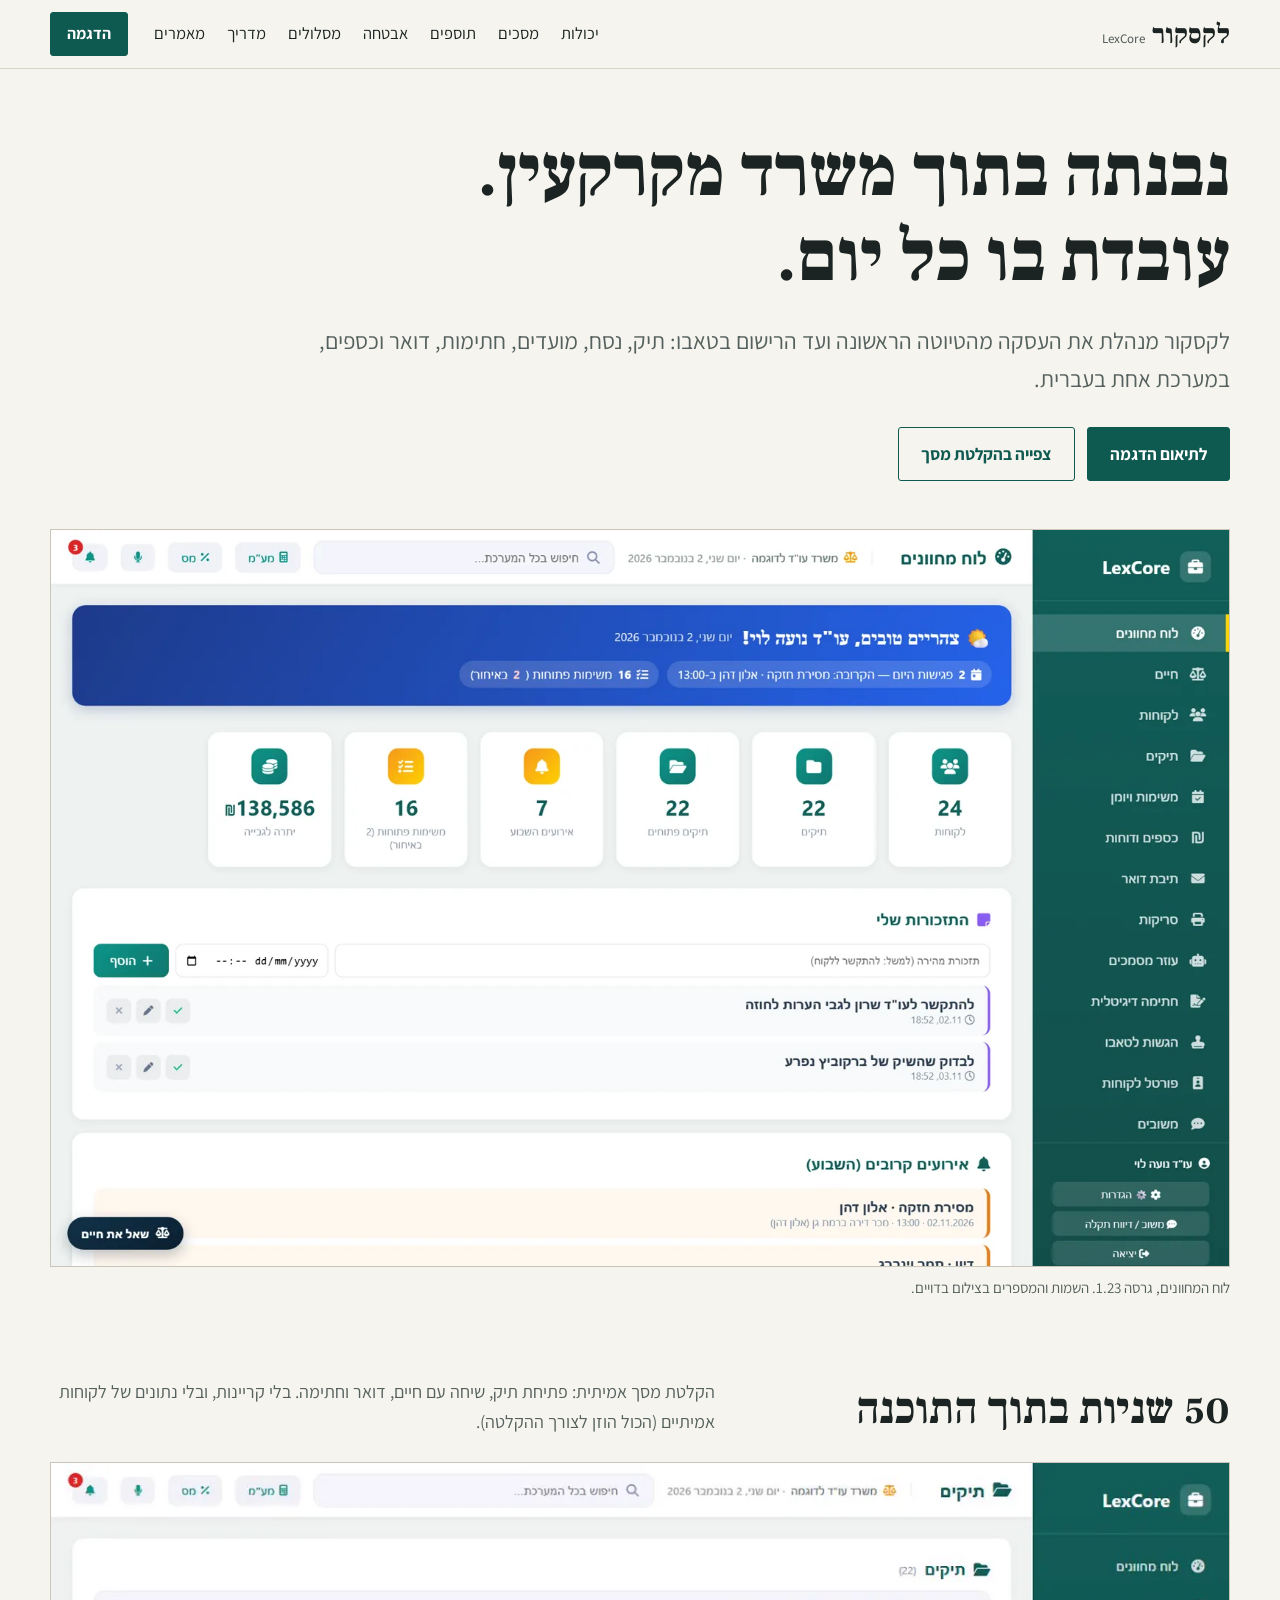
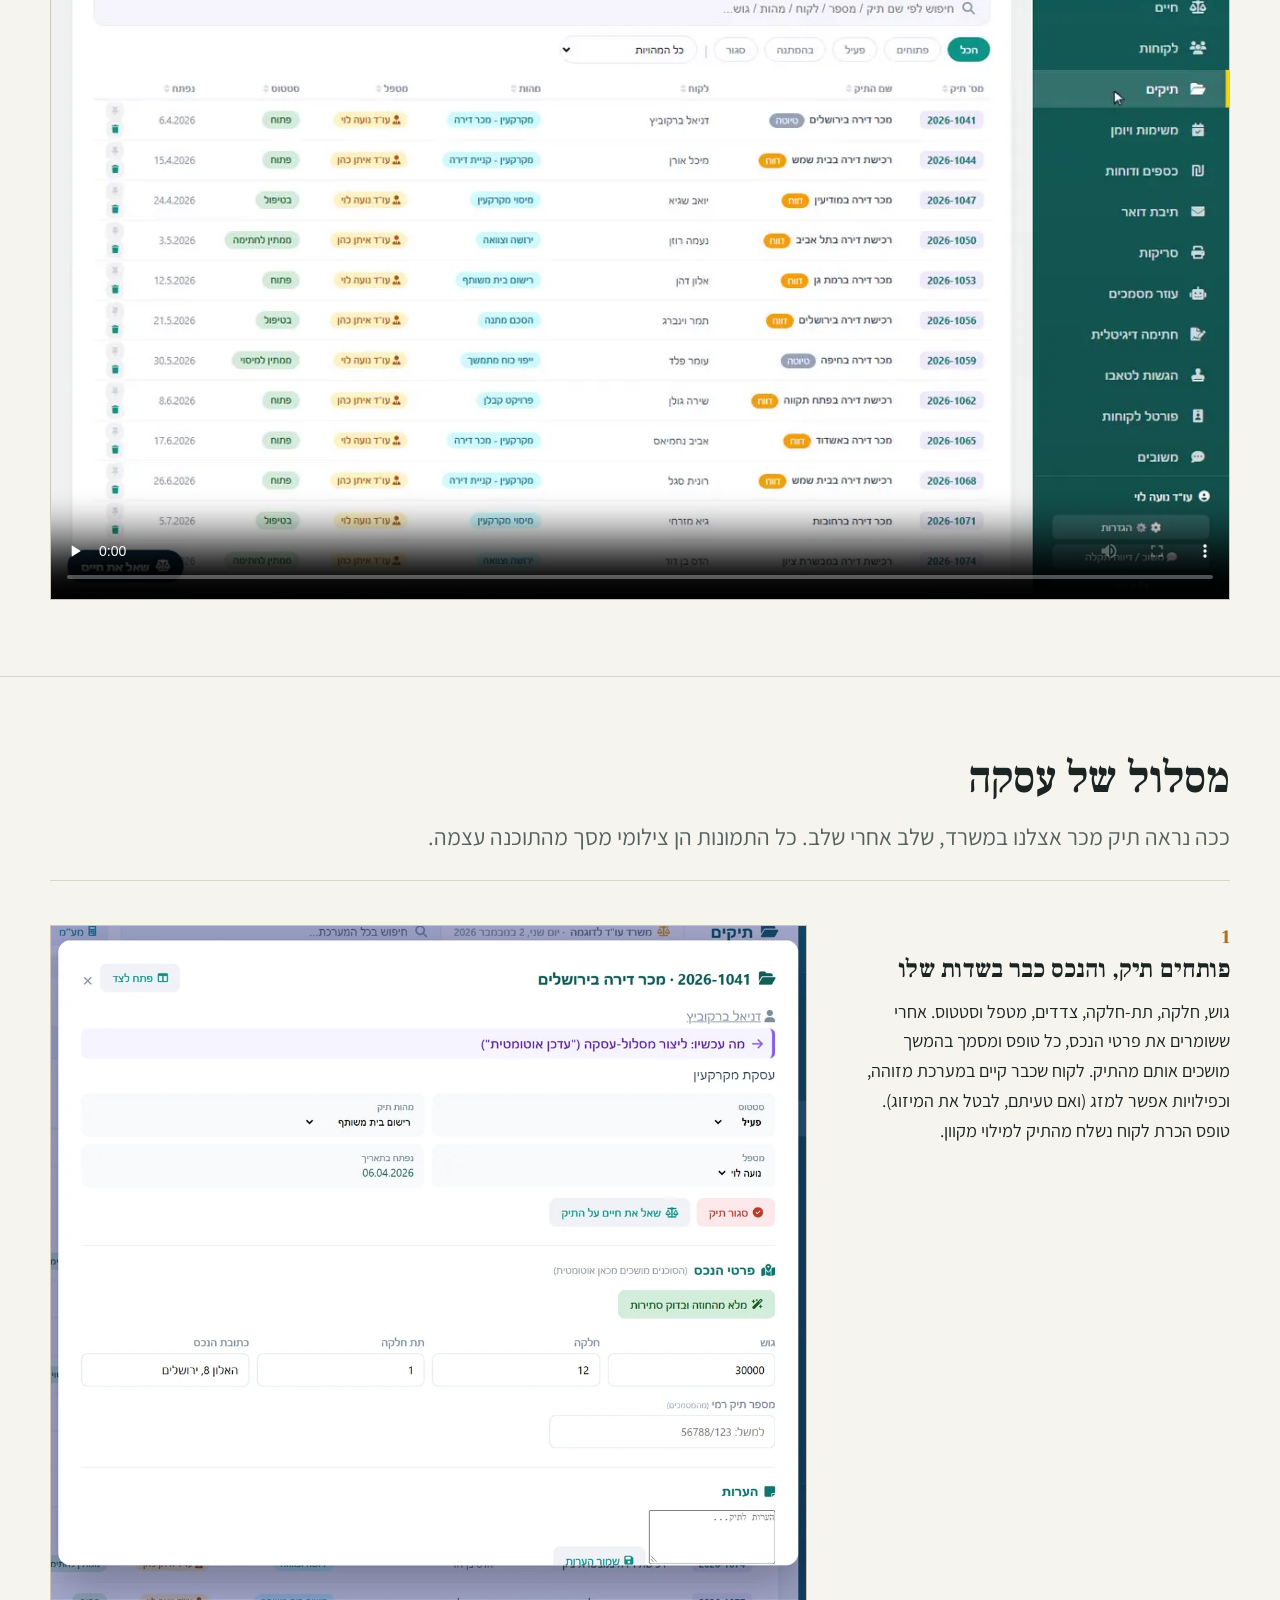
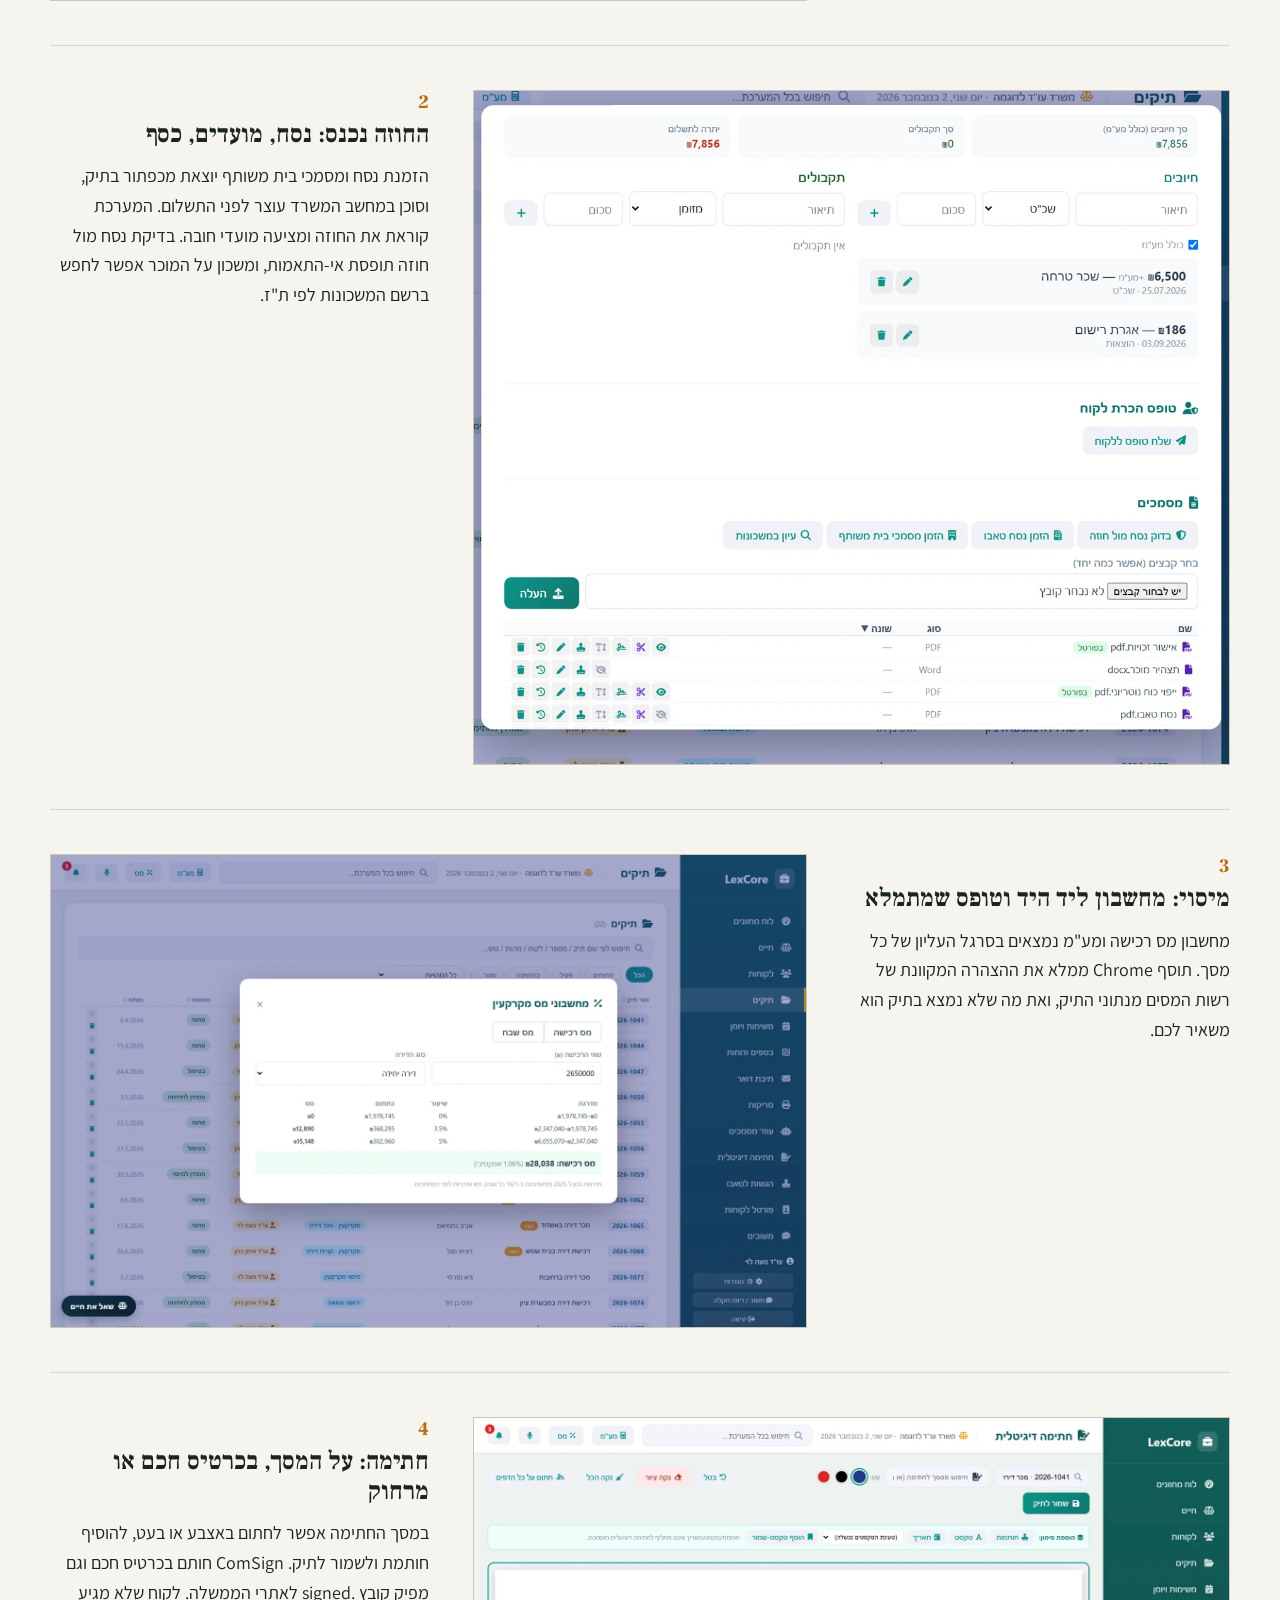
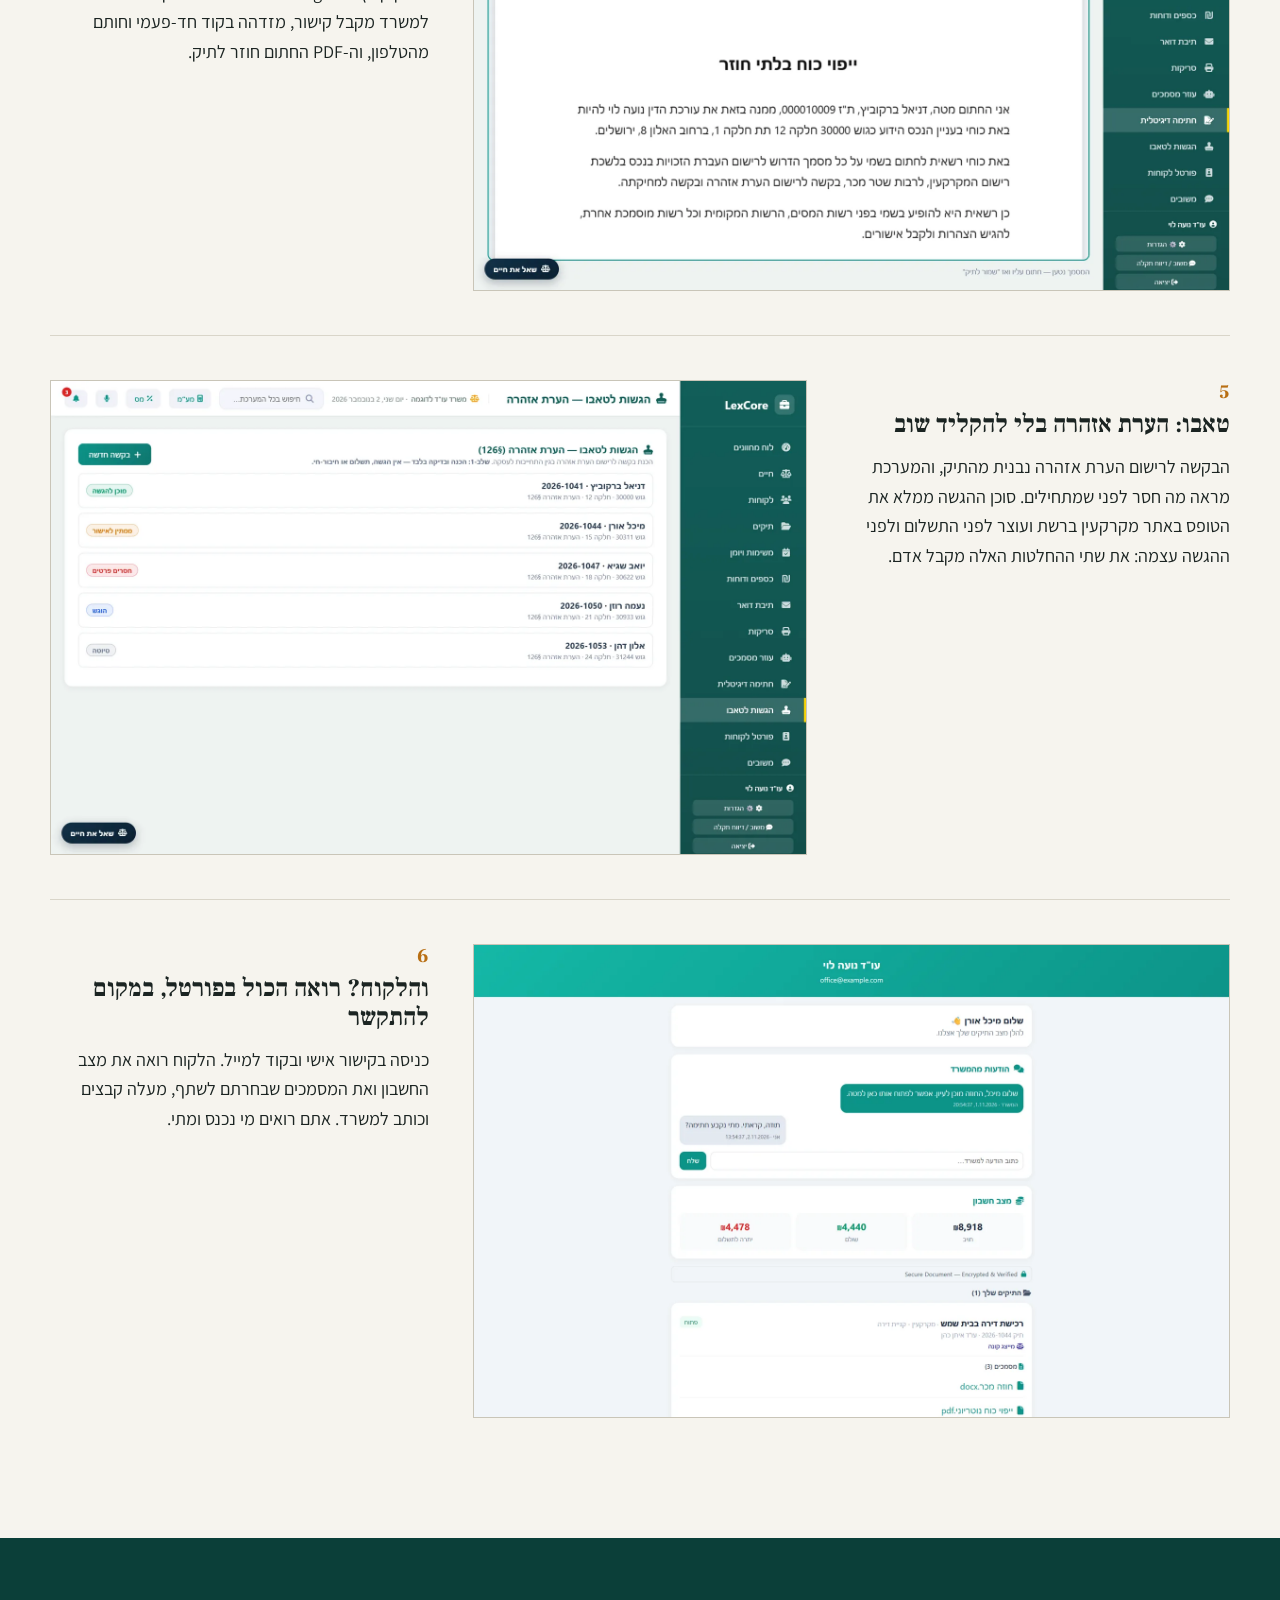
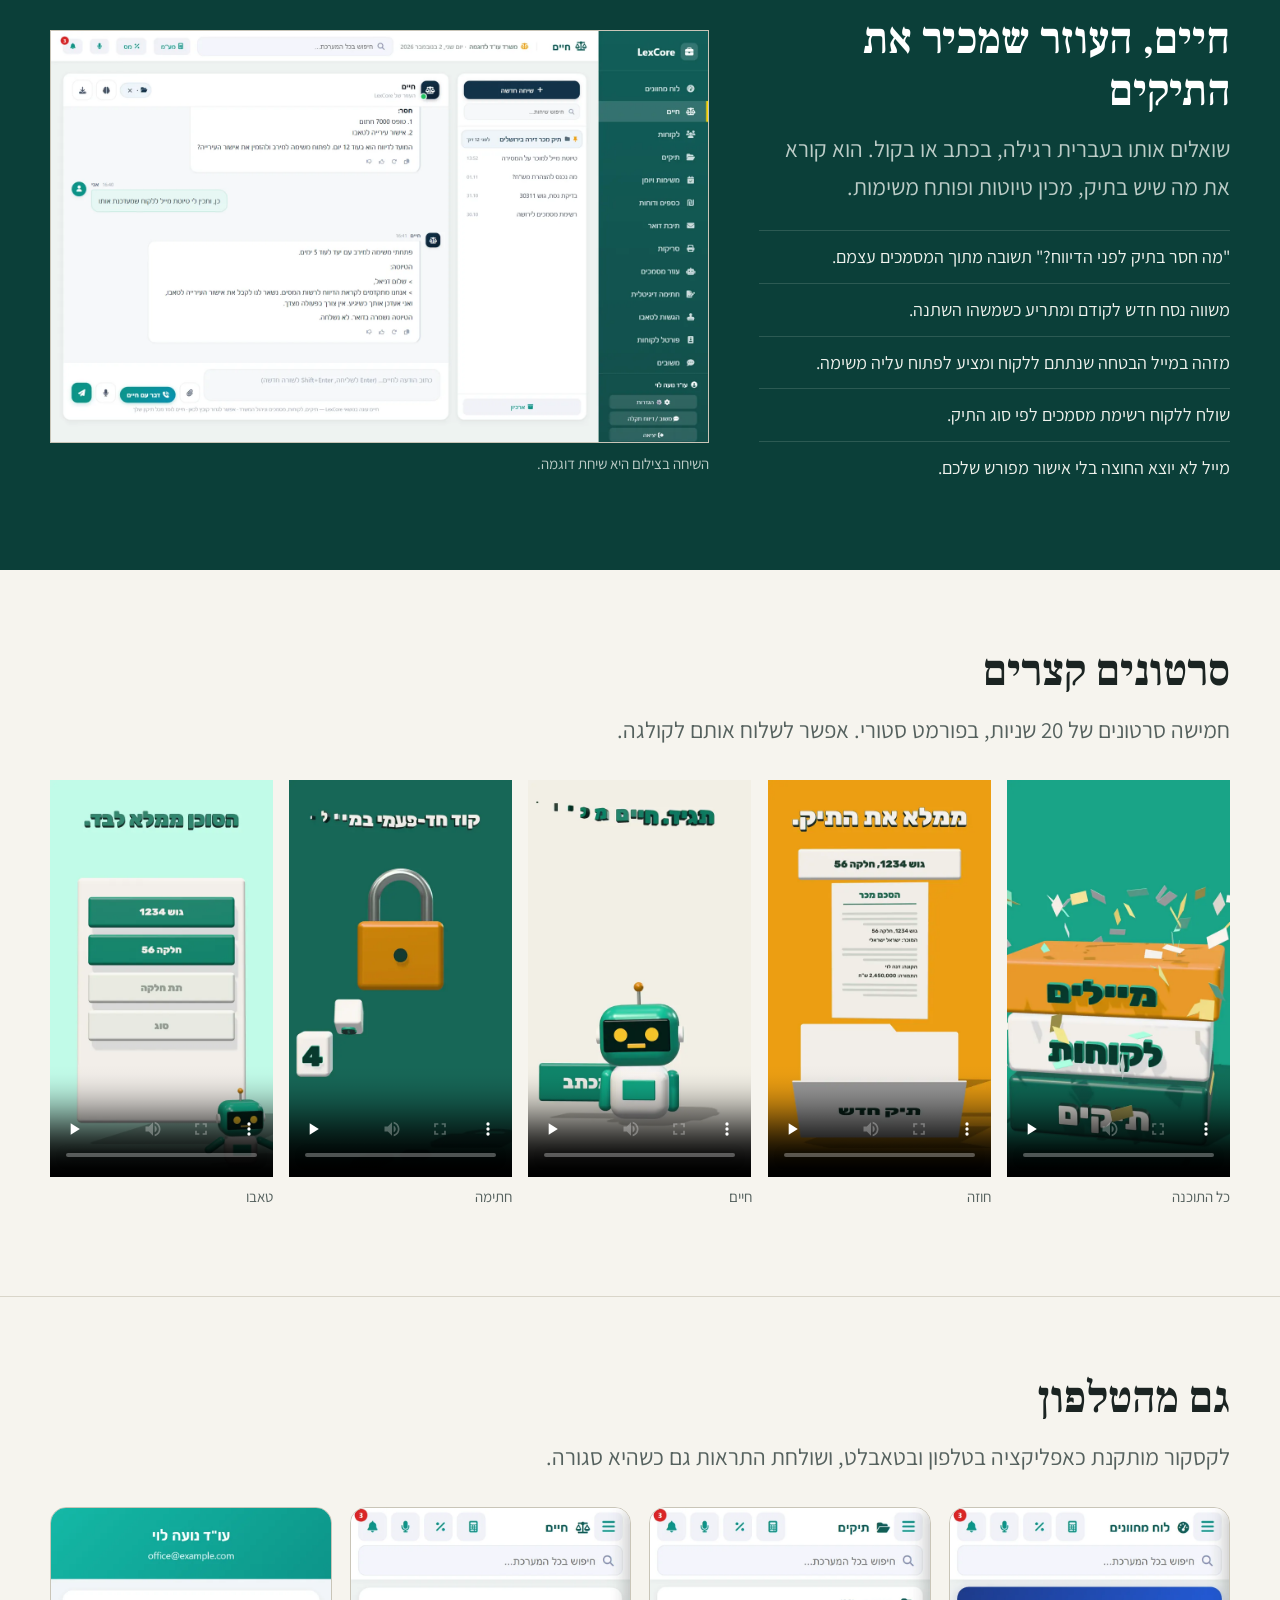
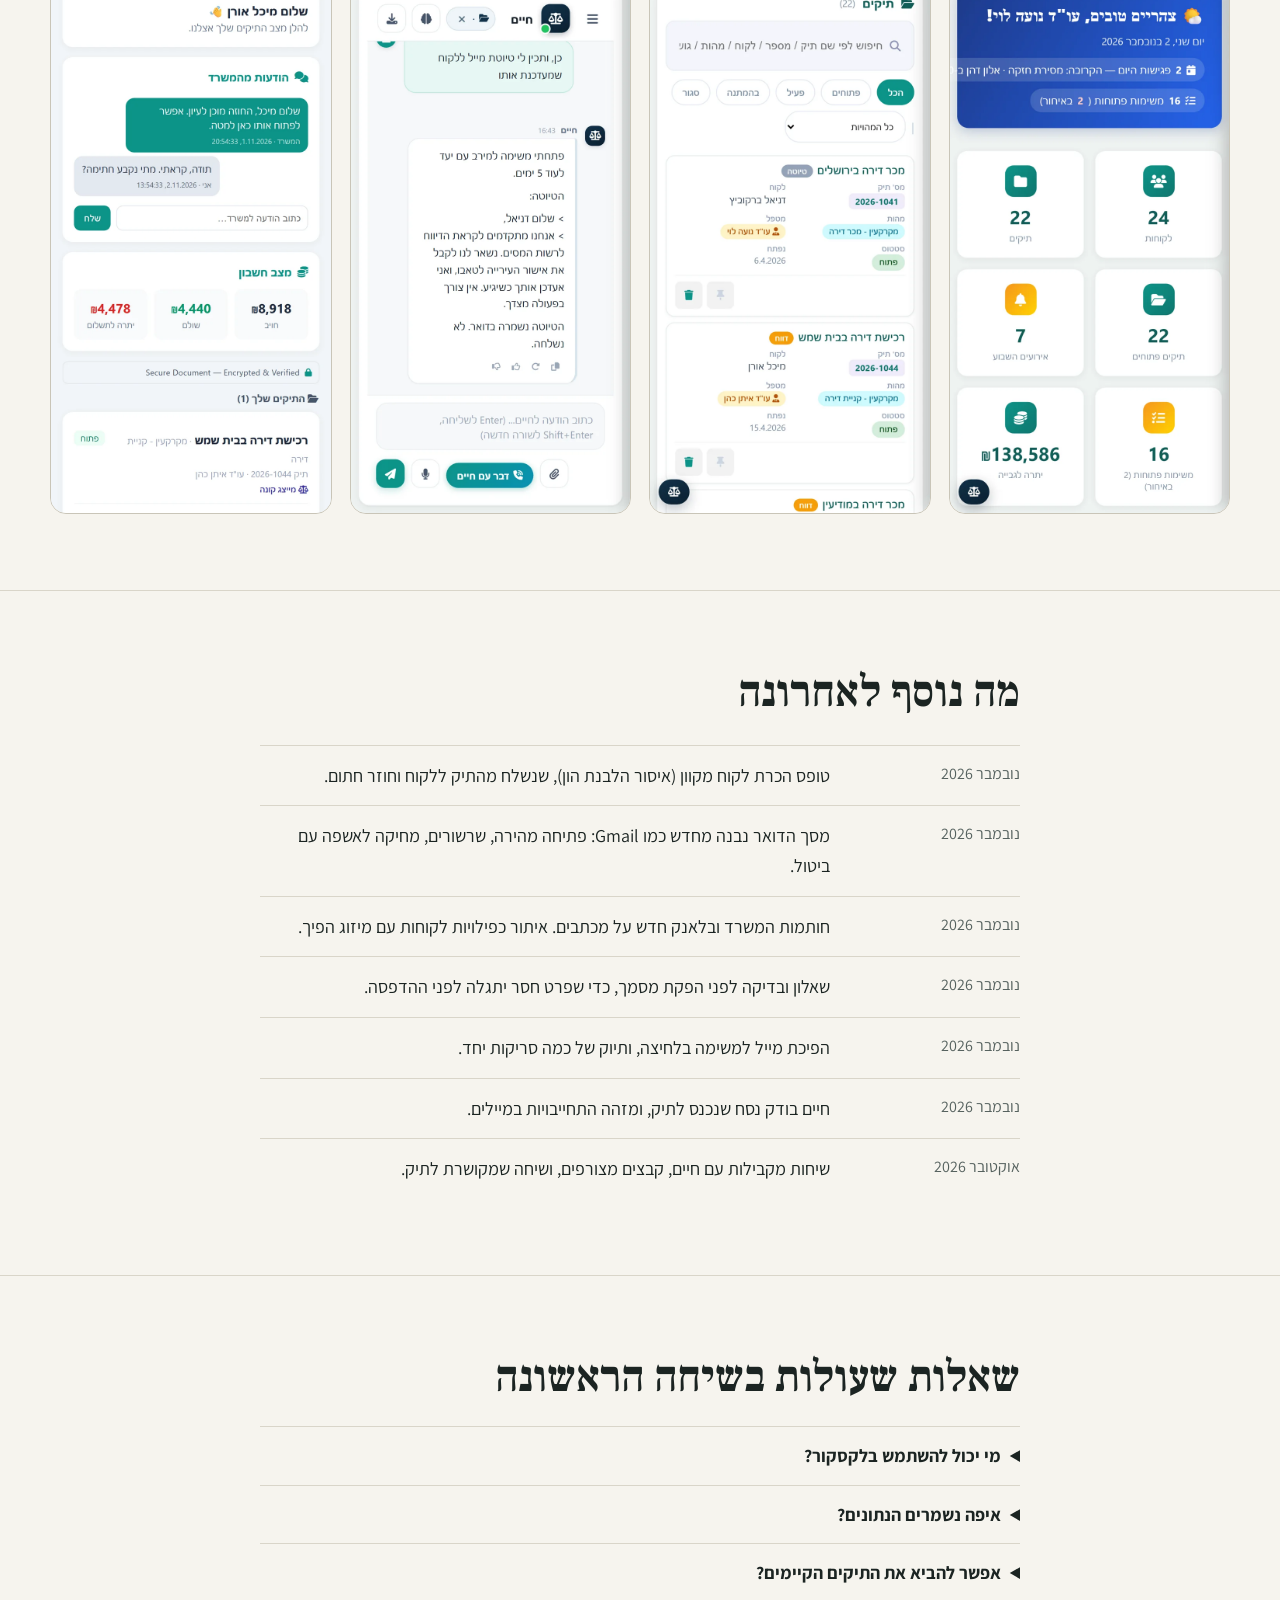
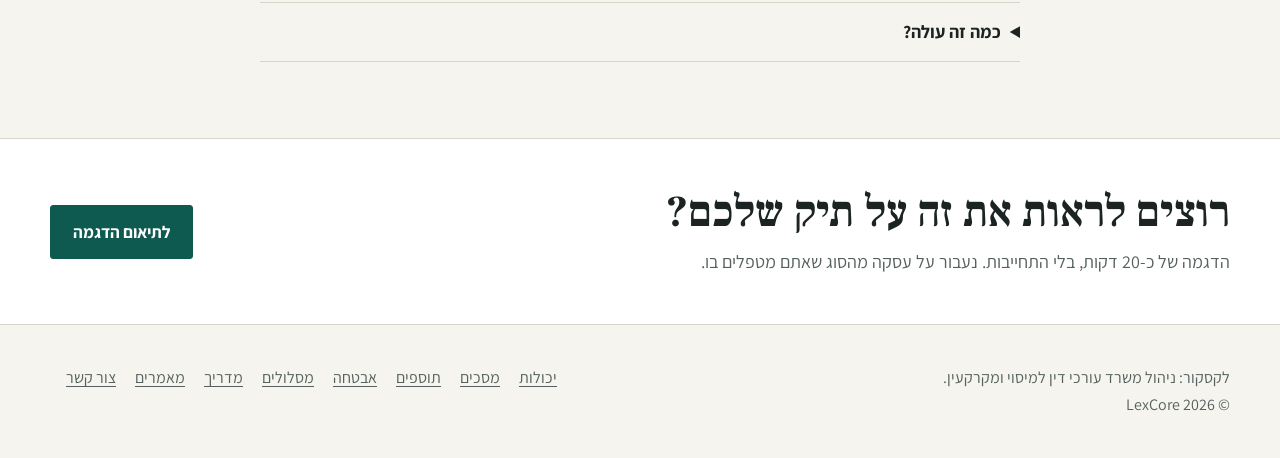
==== commit be6e165c: "Rebuild the marketing site around the real product Replace the mock screens and the animated fake de" ====
--- a/index.html
+++ b/index.html
@@ -1,286 +1,111 @@
-<!DOCTYPE html>
+<!doctype html>
 <html lang="he" dir="rtl">
 <head>
-<meta charset="UTF-8">
-<meta name="viewport" content="width=device-width, initial-scale=1.0">
-<title>לקסקור (LexCore) — תוכנה לניהול משרד עורכי דין למיסוי ומקרקעין</title>
-<meta name="description" content="לקסקור (LexCore) — תוכנה לניהול משרד עורכי דין למיסוי ומקרקעין: ניהול תיקים וטאבו, מנוע מועדי־חובה, מילוי טופס 7005/7000 אוטומטי, תוספי Word ו־Chrome, חתימות דיגיטליות, סוכן מייל ופורטל לקוחות — הכול במערכת אחת.">
-<meta name="keywords" content="לקסקור, LexCore, תוכנה לעורכי דין, תוכנה לניהול משרד עורכי דין, תוכנה לעורך דין מקרקעין, תוכנה למיסוי מקרקעין, ניהול תיקים משפטיים, תוכנת טאבו, טופס 7005, מנוע מועדי חובה, CaseFlow">
-<meta name="author" content="לקסקור · LexCore">
-<meta name="robots" content="index,follow,max-image-preview:large">
-<meta name="theme-color" content="#0d9488">
+<meta charset="utf-8">
+<meta name="viewport" content="width=device-width, initial-scale=1">
+<title>לקסקור | תוכנה לניהול משרד עורכי דין למיסוי ומקרקעין</title>
+<meta name="description" content="תוכנה לניהול משרד עורכי דין למיסוי ומקרקעין: תיקים, נסח וטאבו, מועדי חובה, חתימה דיגיטלית, דואר, פורטל לקוח ועוזר בשם חיים. נבנתה בתוך משרד ועובדת בו כל יום.">
 <link rel="canonical" href="https://f025954954-coder.github.io/lexcore-site/">
+<meta name="theme-color" content="#0f5a50">
 <meta property="og:type" content="website">
-<meta property="og:site_name" content="לקסקור · LexCore">
 <meta property="og:locale" content="he_IL">
-<meta property="og:title" content="לקסקור (LexCore) — תוכנה לניהול משרד עורכי דין למיסוי ומקרקעין">
-<meta property="og:description" content="מערכת אחת לניהול משרד עורכי דין למיסוי ומקרקעין: תיקים, טאבו, מנוע מועדי־חובה, מילוי טפסים אוטומטי, חתימות דיגיטליות, סוכן מייל ופורטל לקוחות.">
+<meta property="og:site_name" content="לקסקור">
+<meta property="og:title" content="לקסקור | תוכנה לניהול משרד עורכי דין למיסוי ומקרקעין">
+<meta property="og:description" content="תוכנה לניהול משרד עורכי דין למיסוי ומקרקעין: תיקים, נסח וטאבו, מועדי חובה, חתימה דיגיטלית, דואר, פורטל לקוח ועוזר בשם חיים. נבנתה בתוך משרד ועובדת בו כל יום.">
 <meta property="og:url" content="https://f025954954-coder.github.io/lexcore-site/">
+<meta property="og:image" content="https://f025954954-coder.github.io/lexcore-site/assets/og.jpg">
 <meta name="twitter:card" content="summary_large_image">
-<meta name="twitter:title" content="לקסקור (LexCore) — תוכנה לניהול משרד עורכי דין למיסוי ומקרקעין">
-<meta name="twitter:description" content="מערכת אחת לניהול משרד עו״ד למיסוי ומקרקעין: תיקים, טאבו, מועדי־חובה, טפסים אוטומטיים, חתימות ופורטל לקוחות.">
+<link rel="icon" href="data:image/svg+xml,%3Csvg xmlns='http://www.w3.org/2000/svg' viewBox='0 0 32 32'%3E%3Crect width='32' height='32' fill='%230f5a50'/%3E%3Cpath d='M20 7v15h-9' fill='none' stroke='%23fff' stroke-width='4'/%3E%3C/svg%3E">
 <link rel="stylesheet" href="styles.css">
-<script type="application/ld+json">
-{
-  "@context":"https://schema.org",
-  "@graph":[
-    {
-      "@type":"Organization",
-      "@id":"https://f025954954-coder.github.io/lexcore-site/#org",
-      "name":"לקסקור",
-      "alternateName":["LexCore","CaseFlow","לקסקור מערכת ניהול משרד"],
-      "url":"https://f025954954-coder.github.io/lexcore-site/",
-      "description":"תוכנה לניהול משרד עורכי דין למיסוי ומקרקעין."
-    },
-    {
-      "@type":"WebSite",
-      "@id":"https://f025954954-coder.github.io/lexcore-site/#website",
-      "url":"https://f025954954-coder.github.io/lexcore-site/",
-      "name":"לקסקור · LexCore",
-      "inLanguage":"he",
-      "publisher":{"@id":"https://f025954954-coder.github.io/lexcore-site/#org"}
-    },
-    {
-      "@type":"SoftwareApplication",
-      "name":"לקסקור (LexCore)",
-      "alternateName":"CaseFlow",
-      "applicationCategory":"BusinessApplication",
-      "applicationSubCategory":"Legal Practice Management Software",
-      "operatingSystem":"Windows",
-      "inLanguage":"he",
-      "url":"https://f025954954-coder.github.io/lexcore-site/",
-      "description":"תוכנה לניהול משרד עורכי דין המתמחה במיסוי ומקרקעין: ניהול תיקים וטאבו (גוש/חלקה), מנוע מועדי־חובה, מילוי אוטומטי של טופס 7005/7000, תוספי Word ו־Chrome, חתימה דיגיטלית בכרטיס חכם וחתימה מרחוק, סוכן מייל אוטונומי ופורטל לקוחות.",
-      "featureList":["ניהול תיקים ולקוחות","מנוע מועדי־חובה","מילוי טופס 7005/7000 אוטומטי","תוסף Word ותוספי Chrome","חתימה דיגיטלית בכרטיס חכם וחתימה מרחוק","סוכן מייל אוטונומי","פורטל לקוחות","קבלות וחשבוניות"],
-      "offers":{"@type":"Offer","priceCurrency":"ILS","price":"0","description":"הדגמה חינם — מחיר לפי גודל המשרד"},
-      "publisher":{"@id":"https://f025954954-coder.github.io/lexcore-site/#org"}
-    }
-  ]
-}
-</script>
+<script type="application/ld+json">{"@context":"https://schema.org","@graph":[{"@type":"SoftwareApplication","name":"לקסקור","alternateName":"LexCore","applicationCategory":"BusinessApplication","operatingSystem":"Web","inLanguage":"he","url":"https://f025954954-coder.github.io/lexcore-site/","description":"תוכנה לניהול משרד עורכי דין למיסוי ומקרקעין."},{"@type":"FAQPage","mainEntity":[{"@type":"Question","name":"מי יכול להשתמש בלקסקור?","acceptedAnswer":{"@type":"Answer","text":"לקסקור נבנתה למשרדים שעוסקים במיסוי ומקרקעין. ניהול הלקוחות, התיקים, הדואר והכספים מתאים גם למשרדים אחרים, אבל רוב הכלים המיוחדים (נסח, טאבו, מש\"ח) נכתבו לעסקאות נדל\"ן."}},{"@type":"Question","name":"איפה נשמרים הנתונים?","acceptedAnswer":{"@type":"Answer","text":"בענן, בשרתים בפרנקפורט. המסמכים נפתחים בקישורים חתומים לזמן קצר, ורק מחשבים שאישרתם יכולים להיכנס למערכת."}},{"@type":"Question","name":"אפשר להביא את התיקים הקיימים?","acceptedAnswer":{"@type":"Answer","text":"כן. יש ייבוא לקוחות ותיקים ממבנה התיקיות של המשרד, ומסמכים אפשר להעלות בכמויות גדולות. אם אתם עובדים עם עודכנית, דברו איתנו על הייבוא משם."}},{"@type":"Question","name":"כמה זה עולה?","acceptedAnswer":{"@type":"Answer","text":"המחיר נקבע לפי גודל המשרד והמסלול, ואנחנו נותנים אותו אחרי שיחה קצרה."}}]}]}</script>
 </head>
-<body data-page="home">
-<div class="aura"><span></span><span></span><span></span></div>
-<div class="grid-lines"></div>
+<body>
+<header class="top"><div class="wrap"><nav aria-label="ראשי">
+<a class="brand" href="index.html">לקסקור<span>LexCore</span></a>
+<div class="links"><a href="features.html">יכולות</a><a href="screenshots.html">מסכים</a><a href="addins.html">תוספים</a><a href="security.html">אבטחה</a><a href="plans.html">מסלולים</a><a href="madrich.html">מדריך</a><a href="blog.html">מאמרים</a></div>
+<button class="menu-btn" type="button" aria-expanded="false">תפריט</button>
+<a class="btn" href="contact.html">הדגמה</a>
+</nav></div></header>
+<main>
 
-<header><div class="wrap"><nav>
-  <a href="index.html" class="logo"><span class="mark"><i class="fas fa-scale-balanced"></i></span><span>לקסקור<small>מערכת ההפעלה של המשרד המשפטי</small></span></a>
-  <div class="nav-links">
-    <a href="index.html" data-page="home">בית</a>
-    <a href="features.html" data-page="features">יכולות</a>
-    <a href="addins.html" data-page="addins">תוספים</a>
-    <a href="screenshots.html" data-page="screens">צילומי מסך</a>
-    <a href="blog.html" data-page="blog">מאמרים</a>
-    <a href="plans.html" data-page="plans">מסלולים</a>
-    <a href="madrich.html">מדריך</a>
-  </div>
-  <a href="contact.html" class="btn btn-primary"><i class="fas fa-bolt"></i> קבעו הדגמה</a>
-  <button class="menu-toggle"><i class="fas fa-bars"></i></button>
-</nav></div></header>
+<div class="hero"><div class="wrap">
+<h1>נבנתה בתוך משרד מקרקעין. עובדת בו כל יום.</h1>
+<p class="lead">לקסקור מנהלת את העסקה מהטיוטה הראשונה ועד הרישום בטאבו: תיק, נסח, מועדים, חתימות, דואר וכספים, במערכת אחת בעברית.</p>
+<div class="actions"><a class="btn" href="contact.html">לתיאום הדגמה</a><a class="btn line" href="#recording">צפייה בהקלטת מסך</a></div>
+<figure><img class="shot" src="assets/screens/dashboard.webp" alt="לוח המחוונים של לקסקור" width="1600" height="1000"><figcaption>לוח המחוונים, גרסה 1.23. השמות והמספרים בצילום בדויים.</figcaption></figure>
+</div></div>
 
-<!-- HERO -->
-<section class="page-hero">
-  <div class="wrap">
-    <div class="eyebrow reveal">נבנתה בידי עורך דין למיסוי ומקרקעין</div>
-    <h1 class="reveal">המשרד שעובד<br><span class="grad-txt">בזמן שאתה ישן.</span></h1>
-    <p class="reveal">תיקים, מנוע מועדי־חובה, תוספי Word ו־Chrome, חתימות דיגיטליות, סוכן מייל ופורטל לקוחות — הכול במערכת אחת. תפסיק לרדוף אחרי מסמכים. תן למשרד לרוץ לבד.</p>
-    <div class="reveal" style="display:flex;gap:14px;justify-content:center;flex-wrap:wrap;margin-top:32px">
-      <a href="contact.html" class="btn btn-primary"><i class="fas fa-rocket"></i> קבלת הדגמה חינם</a>
-      <a href="#demo" class="btn btn-ghost"><i class="fas fa-circle-play"></i> צפו בהדגמה ↓</a>
-    </div>
-  </div>
+<section id="recording"><div class="wrap">
+<div class="rec-head"><h2>50 שניות בתוך התוכנה</h2><p>הקלטת מסך אמיתית: פתיחת תיק, שיחה עם חיים, דואר וחתימה. בלי קריינות, ובלי נתונים של לקוחות אמיתיים (הכול הוזן לצורך ההקלטה).</p></div>
+<video class="rec" src="assets/video/lexcore-recording.mp4" poster="assets/video/lexcore-recording.webp" controls preload="none" playsinline></video>
+</div></section>
 
-  <div class="wrap"><div class="tilt reveal" style="max-width:1050px;margin:52px auto 0">
-    <div class="appwin">
-      <div class="aw-bar"><i class="r"></i><i class="y"></i><i class="g"></i><span class="ad">לקסקור · לוח מחוונים</span></div>
-      <div class="aw-body">
-        <aside class="aw-side">
-          <div class="aw-brand"><i>⚖️</i> לקסקור</div>
-          <div class="aw-nav on">📊 לוח מחוונים</div>
-          <div class="aw-nav">👥 לקוחות</div>
-          <div class="aw-nav">📂 תיקים</div>
-          <div class="aw-nav">📅 יומן</div>
-          <div class="aw-nav">✉️ תיבת דואר</div>
-          <div class="aw-nav">📨 סוכן אימייל</div>
-          <div class="aw-nav">🖨️ סריקות</div>
-          <div class="aw-userbox">מחובר: עו״ד ______<br><span style="opacity:.7">מנהל מערכת</span></div>
-        </aside>
-        <main class="aw-main">
-          <div class="aw-toolbar"><div class="aw-search">🔎 חיפוש תיק / לקוח / גוש־חלקה…</div><div class="aw-tbtn">+ תיק חדש</div><div class="aw-tbtn gold">+ לקוח</div></div>
-          <div class="aw-content">
-            <div class="aw-h">שלום, עו״ד 👋 <span style="font-size:12px;color:#6b7c79;font-weight:500">יום שני · ו׳ בתמוז</span></div>
-            <div class="aw-kpis">
-              <div class="aw-kpi"><div class="n">37</div><div class="l">תיקים פעילים</div></div>
-              <div class="aw-kpi"><div class="n">8</div><div class="l">משימות דחופות</div></div>
-              <div class="aw-kpi"><div class="n">12</div><div class="l">מיילים היום</div></div>
-              <div class="aw-kpi"><div class="n">₪94K</div><div class="l">לגבייה</div></div>
-            </div>
-            <div class="aw-card soon"><span class="aw-av">מ</span> דיווח מש״ח · <span class="case-num">5423-71</span> <span class="aw-badge st-pending">בעוד 7 ימים</span></div>
-            <div class="aw-card"><span class="aw-av">ד</span> ייפוי־כוח · ממתין לחתימת לקוח <span class="aw-badge st-active">נשלח</span></div>
-            <div class="aw-card"><span class="aw-av">א</span> אישור עירייה לטאבו · בית שמש <span class="aw-badge b-matter">בתהליך</span></div>
-          </div>
-        </main>
-      </div>
-    </div>
-  </div></div>
-</section>
+<section class="rule"><div class="wrap">
+<h2>מסלול של עסקה</h2>
+<p class="lead" style="margin-top:14px">ככה נראה תיק מכר אצלנו במשרד, שלב אחרי שלב. כל התמונות הן צילומי מסך מהתוכנה עצמה.</p>
+<div class="step"><div class="step-text"><span class="no">1</span><h3>פותחים תיק, והנכס כבר בשדות שלו</h3><p>גוש, חלקה, תת-חלקה, צדדים, מטפל וסטטוס. אחרי ששומרים את פרטי הנכס, כל טופס ומסמך בהמשך מושכים אותם מהתיק. לקוח שכבר קיים במערכת מזוהה, וכפילויות אפשר למזג (ואם טעיתם, לבטל את המיזוג). טופס הכרת לקוח נשלח מהתיק למילוי מקוון.</p></div><div><figure><a href="assets/screens/case-crop.webp"><img class="shot" src="assets/screens/case-crop.webp" alt="תיק פתוח, פרטי הנכס והצדדים" loading="lazy"></a></figure></div></div>
+<div class="step"><div class="step-text"><span class="no">2</span><h3>החוזה נכנס: נסח, מועדים, כסף</h3><p>הזמנת נסח ומסמכי בית משותף יוצאת מכפתור בתיק, וסוכן במחשב המשרד עוצר לפני התשלום. המערכת קוראת את החוזה ומציעה מועדי חובה. בדיקת נסח מול חוזה תופסת אי-התאמות, ומשכון על המוכר אפשר לחפש ברשם המשכונות לפי ת"ז.</p></div><div><figure><a href="assets/screens/case-3-crop.webp"><img class="shot" src="assets/screens/case-3-crop.webp" alt="תיק פתוח, חיובים, טופס הכרת לקוח ומסמכים" loading="lazy"></a></figure></div></div>
+<div class="step"><div class="step-text"><span class="no">3</span><h3>מיסוי: מחשבון ליד היד וטופס שמתמלא</h3><p>מחשבון מס רכישה ומע"מ נמצאים בסרגל העליון של כל מסך. תוסף Chrome ממלא את ההצהרה המקוונת של רשות המסים מנתוני התיק, ואת מה שלא נמצא בתיק הוא משאיר לכם.</p></div><div><figure><a href="assets/screens/tax.webp"><img class="shot" src="assets/screens/tax.webp" alt="מחשבון מס רכישה" loading="lazy"></a></figure></div></div>
+<div class="step"><div class="step-text"><span class="no">4</span><h3>חתימה: על המסך, בכרטיס חכם או מרחוק</h3><p>במסך החתימה אפשר לחתום באצבע או בעט, להוסיף חותמת ולשמור לתיק. ComSign חותם בכרטיס חכם וגם מפיק קובץ .signed לאתרי הממשלה. לקוח שלא מגיע למשרד מקבל קישור, מזדהה בקוד חד-פעמי וחותם מהטלפון, וה-PDF החתום חוזר לתיק.</p></div><div><figure><a href="assets/screens/signature.webp"><img class="shot" src="assets/screens/signature.webp" alt="מסך חתימה דיגיטלית עם ייפוי כוח לדוגמה" loading="lazy"></a></figure></div></div>
+<div class="step"><div class="step-text"><span class="no">5</span><h3>טאבו: הערת אזהרה בלי להקליד שוב</h3><p>הבקשה לרישום הערת אזהרה נבנית מהתיק, והמערכת מראה מה חסר לפני שמתחילים. סוכן ההגשה ממלא את הטופס באתר מקרקעין ברשת ועוצר לפני התשלום ולפני ההגשה עצמה: את שתי ההחלטות האלה מקבל אדם.</p></div><div><figure><a href="assets/screens/tabu.webp"><img class="shot" src="assets/screens/tabu.webp" alt="רשימת בקשות לרישום הערת אזהרה לפי סטטוס" loading="lazy"></a></figure></div></div>
+<div class="step"><div class="step-text"><span class="no">6</span><h3>והלקוח? רואה הכול בפורטל, במקום להתקשר</h3><p>כניסה בקישור אישי ובקוד למייל. הלקוח רואה את מצב החשבון ואת המסמכים שבחרתם לשתף, מעלה קבצים וכותב למשרד. אתם רואים מי נכנס ומתי.</p></div><div><figure><a href="assets/screens/portal-client.webp"><img class="shot" src="assets/screens/portal-client.webp" alt="פורטל הלקוח כפי שהוא נראה ללקוח" loading="lazy"></a></figure></div></div>
+</div></section>
 
-<!-- TRUST -->
-<div class="wrap" style="text-align:center;padding:48px 0 0;position:relative;z-index:1">
-  <p class="reveal" style="color:var(--muted);font-size:13px;letter-spacing:1px;margin-bottom:20px">מתחבר לכלים שאתם כבר עובדים איתם</p>
-  <div class="reveal" style="display:flex;gap:34px;justify-content:center;flex-wrap:wrap;color:var(--muted);font-weight:700;font-size:15px;opacity:.85">
-    <span><i class="fas fa-file-word"></i> Microsoft Word</span>
-    <span><i class="fab fa-chrome"></i> Chrome</span>
-    <span><i class="fas fa-landmark"></i> טאבו · מקרקעין ברשת</span>
-    <span><i class="fas fa-building-columns"></i> רשות המיסים · 7000/7005</span>
-    <span><i class="fas fa-id-card"></i> ComSign</span>
-    <span><i class="fab fa-whatsapp"></i> WhatsApp</span>
-  </div>
+<section class="band"><div class="wrap band-grid">
+<div>
+<h2>חיים, העוזר שמכיר את התיקים</h2>
+<p class="lead" style="margin-top:14px">שואלים אותו בעברית רגילה, בכתב או בקול. הוא קורא את מה שיש בתיק, מכין טיוטות ופותח משימות.</p>
+<ul>
+<li>"מה חסר בתיק לפני הדיווח?" תשובה מתוך המסמכים עצמם.</li>
+<li>משווה נסח חדש לקודם ומתריע כשמשהו השתנה.</li>
+<li>מזהה במייל הבטחה שנתתם ללקוח ומציע לפתוח עליה משימה.</li>
+<li>שולח ללקוח רשימת מסמכים לפי סוג התיק.</li>
+<li>מייל לא יוצא החוצה בלי אישור מפורש שלכם.</li>
+</ul>
 </div>
+<figure><a href="assets/screens/ai.webp"><img class="shot" src="assets/screens/ai.webp" alt="צ׳אט עם חיים על תיק מכר" loading="lazy"></a><figcaption>השיחה בצילום היא שיחת דוגמה.</figcaption></figure>
+</div></section>
 
-<!-- PROBLEM/SOLUTION -->
-<section class="sec">
-  <div class="wrap">
-    <div class="sec-head reveal">
-      <span class="eyebrow">למה לקסקור</span>
-      <h2>המשרד שלך מגיע לקו הסיום <span class="grad-txt">ראשון.</span></h2>
-      <p>כל שעה שאתה מבזבז על עבודה שחורה היא שעה שלא חוזרת. לקסקור לוקח את המטלות שגוזלות לך את היום — ועושה אותן לבד.</p>
-    </div>
-    <div class="split">
-      <div class="panel bad reveal"><h3><i class="fas fa-triangle-exclamation"></i> בלי לקסקור</h3><ul>
-        <li><i class="fas fa-xmark"></i> מילוי ידני של טופס 7000/7005 שוב ושוב, עם טעויות</li>
-        <li><i class="fas fa-xmark"></i> מועדי־חובה שנשכחים בין החוזה ליומן</li>
-        <li><i class="fas fa-xmark"></i> מסמכים מפוזרים בין וורד, מייל, סורק ותיקיות</li>
-        <li><i class="fas fa-xmark"></i> מרדף אחרי חתימות והזמנת נסחים ידנית</li>
-      </ul></div>
-      <div class="panel good reveal"><h3><i class="fas fa-wand-magic-sparkles"></i> עם לקסקור</h3><ul>
-        <li><i class="fas fa-check"></i> תוסף Chrome ממלא את טופס 7000 לבד מהתיק</li>
-        <li><i class="fas fa-check"></i> מנוע מועדי־חובה בונה לוח־זמנים מהחוזה בשנייה</li>
-        <li><i class="fas fa-check"></i> כל מסמך, מייל וסריקה מתייקים לתיק אוטומטית</li>
-        <li><i class="fas fa-check"></i> חתימה בכרטיס חכם + הזמנת נסח בתוך התיק</li>
-      </ul></div>
-    </div>
-  </div>
-</section>
+<section><div class="wrap">
+<h2>סרטונים קצרים</h2>
+<p class="lead" style="margin-top:14px">חמישה סרטונים של 20 שניות, בפורמט סטורי. אפשר לשלוח אותם לקולגה.</p>
+<div class="stories"><figure><video src="assets/video/story-1.mp4" poster="assets/video/story-1.webp" controls preload="none" playsinline></video><figcaption>כל התוכנה</figcaption></figure><figure><video src="assets/video/story-2.mp4" poster="assets/video/story-2.webp" controls preload="none" playsinline></video><figcaption>חוזה</figcaption></figure><figure><video src="assets/video/story-3.mp4" poster="assets/video/story-3.webp" controls preload="none" playsinline></video><figcaption>חיים</figcaption></figure><figure><video src="assets/video/story-4.mp4" poster="assets/video/story-4.webp" controls preload="none" playsinline></video><figcaption>חתימה</figcaption></figure><figure><video src="assets/video/story-5.mp4" poster="assets/video/story-5.webp" controls preload="none" playsinline></video><figcaption>טאבו</figcaption></figure></div>
+</div></section>
 
-<!-- ANIMATED DEMO -->
-<section class="sec" id="demo" style="padding-top:20px">
-  <div class="wrap">
-    <div class="sec-head reveal">
-      <span class="eyebrow">הדגמה חיה</span>
-      <h2>ככה זה נראה <span class="grad-txt">כשהמשרד עובד לבד</span></h2>
-      <p>הדגמה אינטראקטיבית — הסמן זז, מרחף ולוחץ, והמסכים מתחלפים כמו בהקלטת מסך אמיתית.</p>
-    </div>
-    <div class="screencast reveal" id="sc">
-      <div class="sc-badge">מוקלט חי</div>
-      <div class="appwin">
-        <div class="aw-bar"><i class="r"></i><i class="y"></i><i class="g"></i><span class="ad" id="scAddr">לקסקור · לוח מחוונים</span></div>
-        <div class="aw-body">
-          <aside class="aw-side">
-            <div class="aw-brand"><i>⚖️</i> לקסקור</div>
-            <div class="aw-nav on" data-sc="dash">📊 לוח מחוונים</div>
-            <div class="aw-nav" data-sc="clients">👥 לקוחות</div>
-            <div class="aw-nav" data-sc="cases">📂 תיקים</div>
-            <div class="aw-nav" data-sc="deadlines">⏳ מועדי־חובה</div>
-            <div class="aw-nav" data-sc="docs">📝 מסמכים</div>
-            <div class="aw-nav" data-sc="form">🧾 טפסים</div>
-            <div class="aw-nav" data-sc="sign">✍️ חתימות</div>
-            <div class="aw-nav" data-sc="portal">🌐 פורטל</div>
-            <div class="aw-nav" data-sc="mail">📨 סוכן מייל</div>
-            <div class="aw-nav" data-sc="finance">🪙 קבלות</div>
-          </aside>
-          <main class="aw-main" id="scMain"></main>
-        </div>
-      </div>
-      <div class="sc-cursor" id="scCursor"><svg width="24" height="24" viewBox="0 0 24 24"><path d="M4 2 L4 19 L8.5 14.5 L11.5 21 L14 20 L11 13.5 L17.5 13.5 Z" fill="#ffffff" stroke="#1a1a1a" stroke-width="1.3" stroke-linejoin="round"/></svg></div>
-    </div>
-    <div class="sc-cap" id="scCap">לוח המחוונים — כל מה שבוער במסך אחד: תיקים, משימות, מיילים וגבייה.</div>
-    <div style="text-align:center;margin-top:16px"><button class="btn btn-ghost" id="scVoice">🔊 הפעל הסבר קולי</button></div>
-    <p style="text-align:center;color:var(--muted);font-size:12px;margin-top:10px">הסמן זז ולוחץ על כל מודול · ההסבר הקולי יתנגן לאחר שתקליט ותעלה את הקבצים · ללא נתוני לקוחות אמיתיים</p>
-  </div>
-</section>
+<section class="rule"><div class="wrap">
+<h2>גם מהטלפון</h2>
+<p class="lead" style="margin-top:14px">לקסקור מותקנת כאפליקציה בטלפון ובטאבלט, ושולחת התראות גם כשהיא סגורה.</p>
+<div class="phones">
+<img src="assets/screens/m-dashboard.webp" alt="לוח מחוונים בטלפון" loading="lazy">
+<img src="assets/screens/m-cases.webp" alt="רשימת תיקים בטלפון" loading="lazy">
+<img src="assets/screens/m-ai.webp" alt="חיים בטלפון" loading="lazy">
+<img src="assets/screens/m-portal.webp" alt="פורטל הלקוח בטלפון" loading="lazy">
+</div>
+</div></section>
 
-<!-- FEATURES PREVIEW -->
-<section class="sec" style="padding-top:20px">
-  <div class="wrap">
-    <div class="sec-head reveal"><span class="eyebrow">מבט על</span><h2>מערכת אחת. <span class="grad-txt">כל מה שהמשרד עושה.</span></h2><p>הצצה ליכולות המרכזיות — לפירוט מלא עברו לעמוד היכולות.</p></div>
-    <div class="fgrid">
-      <div class="fcard reveal"><div class="fico">📁</div><h3>ניהול תיקים ולקוחות</h3><p>גוש/חלקה/תת־חלקה, טאבו, צדדים, מסמכים וטיימליין — כל תיק בעמוד אחד.</p></div>
-      <div class="fcard reveal"><div class="fico">⏳</div><h3>מנוע מועדי־חובה</h3><p>תאריך אחד מהחוזה → לוח־זמנים מלא עם התראות שלא נותנות למועד ליפול.</p><span class="chip">חילוץ מהחוזה</span></div>
-      <div class="fcard reveal"><div class="fico">🧩</div><h3>תוספי Word ו־Chrome</h3><p>תיוק מ־Word, ומילוי אוטומטי של טופס 7000 ונסח טאבו מתוך הדפדפן.</p><span class="chip">אוטומציה מלאה</span></div>
-      <div class="fcard reveal"><div class="fico">✍️</div><h3>חתימות דיגיטליות</h3><p>חתימה בכרטיס חכם קביל לטאבו, וחתימת לקוח מרחוק מהנייד.</p></div>
-      <div class="fcard reveal"><div class="fico">📨</div><h3>סוכן מייל אוטונומי</h3><p>קורא, מתייק צרופות ומכין תשובות — אתה המאשר האחרון.</p></div>
-      <div class="fcard reveal"><div class="fico">🌐</div><h3>פורטל לקוחות</h3><p>הלקוח נכנס בקוד, רואה תיק, מעלה מסמכים וחותם — 24/7.</p></div>
-    </div>
-    <div style="text-align:center;margin-top:36px" class="reveal"><a href="features.html" class="btn btn-primary"><i class="fas fa-arrow-left"></i> לכל היכולות</a></div>
-  </div>
-</section>
+<section class="rule"><div class="narrow">
+<h2>מה נוסף לאחרונה</h2>
+<div class="log">
+<div><time datetime="2026-11-02">נובמבר 2026</time><span>טופס הכרת לקוח מקוון (איסור הלבנת הון), שנשלח מהתיק ללקוח וחוזר חתום.</span></div>
+<div><time datetime="2026-11-02">נובמבר 2026</time><span>מסך הדואר נבנה מחדש כמו Gmail: פתיחה מהירה, שרשורים, מחיקה לאשפה עם ביטול.</span></div>
+<div><time datetime="2026-11-02">נובמבר 2026</time><span>חותמות המשרד ובלאנק חדש על מכתבים. איתור כפילויות לקוחות עם מיזוג הפיך.</span></div>
+<div><time datetime="2026-11-01">נובמבר 2026</time><span>שאלון ובדיקה לפני הפקת מסמך, כדי שפרט חסר יתגלה לפני ההדפסה.</span></div>
+<div><time datetime="2026-11-01">נובמבר 2026</time><span>הפיכת מייל למשימה בלחיצה, ותיוק של כמה סריקות יחד.</span></div>
+<div><time datetime="2026-11-01">נובמבר 2026</time><span>חיים בודק נסח שנכנס לתיק, ומזהה התחייבויות במיילים.</span></div>
+<div><time datetime="2026-10-29">אוקטובר 2026</time><span>שיחות מקבילות עם חיים, קבצים מצורפים, ושיחה שמקושרת לתיק.</span></div>
+</div>
+</div></section>
 
-<!-- STATS -->
-<section class="sec-sm"><div class="wrap"><div class="stats">
-  <div class="stat reveal"><div class="num grad-txt">24/7</div><div class="lbl">פורטל שבו הלקוח חותם ומעלה מסמכים לבד</div></div>
-  <div class="stat reveal"><div class="num gold-txt">+30</div><div class="lbl">יכולות מובנות שעובדות יחד</div></div>
-  <div class="stat reveal"><div class="num grad-txt">0</div><div class="lbl">מועדי־חובה שנשכחים</div></div>
-  <div class="stat reveal"><div class="num gold-txt">1</div><div class="lbl">מערכת במקום מגירת כלים</div></div>
-</div></div></section>
-
-<!-- CTA -->
-<section class="sec"><div class="wrap"><div class="cta reveal">
-  <h2>תן למשרד <span class="grad-txt">לרוץ לבד.</span></h2>
-  <p>קבעו הדגמה אישית ותראו את לקסקור עובדת על תיק אמיתי — בלי התחייבות.</p>
-  <div style="display:flex;gap:14px;justify-content:center;flex-wrap:wrap"><a href="contact.html" class="btn btn-primary"><i class="fas fa-rocket"></i> קבלת הדגמה חינם</a><a href="madrich.html" class="btn btn-ghost"><i class="fas fa-book-open"></i> למדריך המלא</a></div>
-</div></div></section>
-
-<footer><div class="wrap">
-  <div class="foot">
-    <div><a href="index.html" class="logo"><span class="mark"><i class="fas fa-scale-balanced"></i></span><span>לקסקור<small>מערכת ההפעלה של המשרד המשפטי</small></span></a>
-      <p>נבנתה בידי עורך דין, לעורכי דין למיסוי ומקרקעין. פחות ניירת, יותר משפט.</p></div>
-    <div class="foot-links">
-      <div class="foot-col"><h5>המוצר</h5><a href="features.html">יכולות</a><a href="addins.html">תוספים</a><a href="screenshots.html">צילומי מסך</a><a href="security.html">אבטחה</a></div>
-      <div class="foot-col"><h5>מידע</h5><a href="blog.html">מאמרים</a><a href="plans.html">מסלולים</a><a href="madrich.html">מדריך</a><a href="contact.html">צור קשר</a></div>
-      <div class="foot-col"><h5>יצירת קשר</h5><a href="contact.html">השאירו פרטים</a><a href="https://wa.me/97225954954" target="_blank" rel="noopener">WhatsApp</a></div>
-    </div>
-  </div>
-  <div class="copy">© 2026 לקסקור · LexCore · כל הזכויות שמורות</div>
+<section class="rule"><div class="narrow">
+<h2>שאלות שעולות בשיחה הראשונה</h2>
+<div style="margin-top:22px"><details><summary>מי יכול להשתמש בלקסקור?</summary><p>לקסקור נבנתה למשרדים שעוסקים במיסוי ומקרקעין. ניהול הלקוחות, התיקים, הדואר והכספים מתאים גם למשרדים אחרים, אבל רוב הכלים המיוחדים (נסח, טאבו, מש"ח) נכתבו לעסקאות נדל"ן.</p></details><details><summary>איפה נשמרים הנתונים?</summary><p>בענן, בשרתים בפרנקפורט. המסמכים נפתחים בקישורים חתומים לזמן קצר, ורק מחשבים שאישרתם יכולים להיכנס למערכת.</p></details><details><summary>אפשר להביא את התיקים הקיימים?</summary><p>כן. יש ייבוא לקוחות ותיקים ממבנה התיקיות של המשרד, ומסמכים אפשר להעלות בכמויות גדולות. אם אתם עובדים עם עודכנית, דברו איתנו על הייבוא משם.</p></details><details><summary>כמה זה עולה?</summary><p>המחיר נקבע לפי גודל המשרד והמסלול, ואנחנו נותנים אותו אחרי שיחה קצרה.</p></details></div>
+</div></section>
+<section class="cta"><div class="wrap cta-in"><div><h2>רוצים לראות את זה על תיק שלכם?</h2><p>הדגמה של כ-20 דקות, בלי התחייבות. נעבור על עסקה מהסוג שאתם מטפלים בו.</p></div><a class="btn" href="contact.html">לתיאום הדגמה</a></div></section>
+</main>
+<footer class="foot"><div class="wrap foot-in">
+<div>לקסקור: ניהול משרד עורכי דין למיסוי ומקרקעין.<br>© 2026 LexCore</div>
+<div><a href="features.html">יכולות</a> <a href="screenshots.html">מסכים</a> <a href="addins.html">תוספים</a> <a href="security.html">אבטחה</a> <a href="plans.html">מסלולים</a> <a href="madrich.html">מדריך</a> <a href="blog.html">מאמרים</a> <a href="contact.html">צור קשר</a></div>
 </div></footer>
-
 <script src="app.js"></script>
-<script>
-/* animated screencast — full module tour + moving cursor + optional recorded voice */
-(function(){
-  var sc=document.getElementById('sc');if(!sc)return;
-  var cursor=document.getElementById('scCursor'),main=document.getElementById('scMain'),cap=document.getElementById('scCap'),addr=document.getElementById('scAddr'),badge=sc.querySelector('.sc-badge'),vbtn=document.getElementById('scVoice');
-  var navs={};sc.querySelectorAll('.aw-nav').forEach(function(n){navs[n.dataset.sc]=n;});
-  function tb(t,x){return '<div class="aw-toolbar"><div class="aw-search">'+t+'</div>'+(x||'')+'</div>';}
-  var tabs='<div style="display:flex;gap:6px;margin-bottom:11px">';
-  var steps=[
-   {nav:'dash',addr:'לקסקור · לוח מחוונים',cap:'לוח המחוונים — כל מה שבוער במסך אחד: תיקים, משימות, מיילים וגבייה.',audio:'voice/v1.mp3',main:tb('🔎 חיפוש תיק / לקוח / גוש־חלקה…','<div class="aw-tbtn">+ תיק חדש</div><div class="aw-tbtn gold">+ לקוח</div>')+'<div class="aw-content"><div class="aw-kpis"><div class="aw-kpi"><div class="n">37</div><div class="l">תיקים</div></div><div class="aw-kpi"><div class="n">8</div><div class="l">משימות</div></div><div class="aw-kpi"><div class="n">12</div><div class="l">מיילים</div></div><div class="aw-kpi"><div class="n">₪94K</div><div class="l">גבייה</div></div></div><div class="aw-card soon"><span class="aw-av">מ</span> דיווח מש״ח · <span class="case-num">5423-71</span> <span class="aw-badge st-pending">7 ימים</span></div><div class="aw-card"><span class="aw-av">א</span> אישור עירייה לטאבו <span class="aw-badge b-matter">בתהליך</span></div></div>'},
-   {nav:'clients',addr:'לקסקור · לקוחות',cap:'מסך הלקוחות — חיפוש מהיר, אימות ת״ז, וכל התיקים של הלקוח.',audio:'voice/v2.mp3',main:tb('🔎 חיפוש · שם / ת״ז / טלפון','<div class="aw-tbtn gold">+ לקוח</div>')+'<div class="aw-content"><div class="aw-card"><span class="aw-av">א</span> אברהם · ת״ז מאומתת <span class="aw-badge st-active">3 תיקים</span></div><div class="aw-card"><span class="aw-av">ר</span> רבקה · חברה בע״מ <span class="aw-badge b-matter">2 תיקים</span></div><div class="aw-card"><span class="aw-av">מ</span> משה · לקוח חדש <span class="aw-badge st-pending">קליטה</span></div></div>'},
-   {nav:'cases',addr:'לקסקור · תיקים',cap:'מסך התיקים — כל התיקים הפעילים. הסמן לוחץ על תיק כדי להיכנס.',audio:'voice/v3.mp3',main:tb('🔎 חיפוש · גוש/חלקה/לקוח')+'<div class="aw-content"><div class="aw-card scrow"><span class="aw-av">מ</span> מכר דירה · גוש 5423/71 <span class="aw-badge st-active">בטאבו</span></div><div class="aw-card"><span class="aw-av">ה</span> העברת בעלות · גוש 3810/22 <span class="aw-badge st-pending">מש״ח</span></div><div class="aw-card"><span class="aw-av">ח</span> חכירה מהוונת · רמ״י <span class="aw-badge b-matter">בתהליך</span></div></div>'},
-   {sel:'#scMain .scrow',addr:'לקסקור · תיק 5423-71',cap:'נכנסנו לתיק — גוש/חלקה, צדדים, מסמכים ומועדים. לשוניות למעלה.',audio:'voice/v4.mp3',main:tb('מכר דירה · <span class="case-num" style="margin-right:6px">5423-71</span>')+'<div class="aw-content">'+tabs+'<span class="sctab on">פרטים</span><span class="sctab" id="tDocs">מסמכים</span><span class="sctab" id="tFin">כספים</span></div><div class="aw-meta"><div class="m"><span class="k">גוש</span><div class="v">5423</div></div><div class="m"><span class="k">חלקה/תת</span><div class="v">71 / 4</div></div><div class="m"><span class="k">טאבו</span><div class="v">ירושלים</div></div></div><div class="aw-card"><span class="aw-av">👥</span> צדדים · מוכר + קונה <span class="aw-badge b-matter">2</span></div></div>'},
-   {sel:'#scMain #tDocs',cap:'לשונית מסמכים — כל הקבצים של התיק במקום אחד.',audio:'voice/v5.mp3',main:tb('מכר דירה · <span class="case-num" style="margin-right:6px">5423-71</span>')+'<div class="aw-content">'+tabs+'<span class="sctab">פרטים</span><span class="sctab on" id="tDocs">מסמכים</span><span class="sctab" id="tFin">כספים</span></div><div class="aw-card"><span class="aw-av">📄</span> חוזה מכר.docx <span class="aw-badge st-active">חתום</span></div><div class="aw-card"><span class="aw-av">📄</span> נסח טאבו.pdf <span class="aw-badge b-matter">מצורף</span></div><div class="aw-card"><span class="aw-av">📄</span> ייפוי־כוח.pdf <span class="aw-badge st-pending">לחתימה</span></div></div>'},
-   {sel:'#scMain #tFin',cap:'לשונית כספים — חיובים, תשלומים ויתרה פתוחה לתיק.',audio:'voice/v6.mp3',main:tb('מכר דירה · <span class="case-num" style="margin-right:6px">5423-71</span>')+'<div class="aw-content">'+tabs+'<span class="sctab">פרטים</span><span class="sctab" id="tDocs">מסמכים</span><span class="sctab on" id="tFin">כספים</span></div><div class="aw-card"><span class="aw-av">🧾</span> קבלה 1042 · שכ״ט <span class="aw-badge st-active">שולם ₪5,000</span></div><div class="aw-card soon"><span class="aw-av">⏳</span> יתרה פתוחה <span class="aw-badge st-pending">₪6,400</span></div></div>'},
-   {nav:'deadlines',addr:'לקסקור · מנוע מועדי־חובה',cap:'מנוע מועדי־החובה — תאריך אחד מהחוזה, וכל לוח־הזמנים נבנה לבד עם התראות.',audio:'voice/v7.mp3',main:tb('לוח־זמנים שנבנה מהחוזה · 14.05.2026')+'<div class="aw-content"><div class="aw-card"><span class="aw-av">1</span> חתימת חוזה מכר <span class="aw-badge st-active">הושלם</span></div><div class="aw-card soon"><span class="aw-av">2</span> דיווח מש״ח לרשות המיסים <span class="aw-badge st-pending">+50 יום</span></div><div class="aw-card"><span class="aw-av">3</span> תשלום שני · 40% <span class="aw-badge b-matter">+60 יום</span></div><div class="aw-card"><span class="aw-av">4</span> מסירה + רישום הערה <span class="aw-badge b-matter">+90 יום</span></div></div>'},
-   {nav:'docs',addr:'לקסקור · עוזר מסמכים',cap:'עוזר המסמכים — תבניות שממלאות את עצמן מהתיק, כולל בדיקת ניגוד־עניינים.',audio:'voice/v8.mp3',main:tb('מסמכים שנוצרו מהתיק','<div class="aw-tbtn gold">4 מוכנים</div>')+'<div class="aw-content"><div class="aw-card"><span class="aw-av">📄</span> ייפוי־כוח נוטריוני <span class="aw-badge st-active">מולא ✓</span></div><div class="aw-card"><span class="aw-av">📄</span> תצהיר מוכר <span class="aw-badge st-active">מולא ✓</span></div><div class="aw-card"><span class="aw-av">⚠️</span> בדיקת ניגוד־עניינים <span class="aw-badge st-active">נקי ✓</span></div></div>'},
-   {nav:'form',addr:'לקסקור · טופס 7005',cap:'טופס 7005 — הצהרת מש״ח מתמלאת אוטומטית מהתיק. הסמן לוחץ ״ייצא PDF״.',audio:'voice/v9.mp3',main:tb('הצהרת מש״ח · טופס 7005')+'<div class="aw-content"><div class="aw-field hot"><span class="k">גוש / חלקה / תת</span><span class="v">5423 / 71 / 4</span></div><div class="aw-field hot"><span class="k">שם המוכר · ת״ז</span><span class="v">••••••• · •••••••••</span></div><div class="aw-field hot"><span class="k">שווי מכירה · תאריך</span><span class="v">₪ •••,••• · ••/••/••</span></div><div class="aw-primary-btn" id="expBtn">📄 ייצא PDF להגשה</div></div>'},
-   {sel:'#scMain #expBtn',cap:'ה־PDF נוצר — מוכן להגשה לרשות המיסים, בלי הקלדה כפולה.',audio:'voice/v10.mp3',main:tb('הצהרת מש״ח · טופס 7005','<div class="aw-tbtn">הורד PDF</div>')+'<div class="aw-content"><div class="aw-card"><span class="aw-av">📄</span> טופס_7005_5423-71.pdf <span class="aw-badge st-active">נוצר ✓</span></div><div class="aw-primary-btn">✓ מולא אוטומטית · מוכן להגשה</div></div>'},
-   {nav:'sign',addr:'לקסקור · חתימה דיגיטלית',cap:'חתימה בכרטיס חכם בלחיצה — בפורמט הקביל להגשה בטאבו.',audio:'voice/v11.mp3',main:tb('בקשה לרישום.pdf','<div class="aw-tbtn gold">כרטיס חכם ✓</div>')+'<div class="aw-content"><div style="background:#fff;border-radius:11px;padding:14px;margin-bottom:8px;border-right:4px solid var(--teal)"><div style="border:2px dashed #0d9488;border-radius:8px;height:46px;display:grid;place-items:center;color:#0f766e;font-size:12px">〜 חתימה דיגיטלית מאובטחת 〜</div></div><div class="aw-card"><span class="aw-av">🪪</span> תעודה מזהה · כרטיס חכם <span class="aw-badge st-active">מזוהה</span></div><div class="aw-card"><span class="aw-av">🏛️</span> מוכן להגשה בטאבו <span class="aw-badge b-matter">חתום · קביל</span></div></div>'},
-   {nav:'portal',addr:'portal.lexcore.co.il',cap:'פורטל הלקוחות — הלקוח נכנס בקוד־אימות, רואה תיק, מעלה מסמכים וחותם 24/7.',audio:'voice/v12.mp3',main:tb('portal.lexcore.co.il · תא־אישי')+'<div class="aw-content"><div class="aw-card"><span class="aw-av">🌐</span> כניסה בקוד־אימות (OTP) <span class="aw-badge st-active">מאובטח</span></div><div class="aw-card"><span class="aw-av">📎</span> הלקוח העלה: תעודת־זהות <span class="aw-badge b-matter">התקבל</span></div><div class="aw-card soon"><span class="aw-av">✍️</span> ממתין לחתימת הלקוח <span class="aw-badge st-pending">ייפוי־כוח</span></div></div>'},
-   {nav:'mail',addr:'לקסקור · סוכן מייל',cap:'סוכן המייל — קורא, מתייק צרופות לתיק ומכין טיוטות. אתה המאשר האחרון.',audio:'voice/v13.mp3',main:tb('סוכן אימייל · פעיל','<div class="aw-tbtn gold">הרץ עכשיו</div>')+'<div class="aw-content"><div class="aw-card"><span class="aw-av">📩</span> מייל נכנס · ״אפשר נסח חתום?״ <span class="aw-badge b-matter">שויך לתיק</span></div><div class="aw-card"><span class="aw-av">🤖</span> הוכנה טיוטת תשובה + הקובץ <span class="aw-badge st-pending">לאישורך</span></div><div class="aw-card"><span class="aw-av">📨</span> 3 צרופות תויקו לתיקים <span class="aw-badge st-active">בוצע ✓</span></div></div>'},
-   {nav:'finance',addr:'לקסקור · קבלות וחשבוניות',cap:'קבלות וגבייה — הפקה בסגנון חשבונית־ירוקה ומעקב חיובים ותשלומים.',audio:'voice/v14.mp3',main:tb('גבייה · חשבונית־ירוקה')+'<div class="aw-content"><div class="aw-card"><span class="aw-av">🧾</span> קבלה 1042 · שכ״ט <span class="aw-badge st-active">שולם ₪5,000</span></div><div class="aw-card"><span class="aw-av">💵</span> חשבונית 318 · אגרות <span class="aw-badge b-matter">הופקה</span></div><div class="aw-card soon"><span class="aw-av">⏳</span> יתרה פתוחה <span class="aw-badge st-pending">₪6,400</span></div></div>'}
-  ];
-  var i=0,small=window.matchMedia('(max-width:640px)').matches,gen=0,voiceOn=false,curA=null,startedOnce=false;
-  function apply(s){if(s.nav){for(var k in navs)navs[k].classList.toggle('on',k===s.nav);}if(s.main!=null)main.innerHTML=s.main;if(s.addr)addr.textContent=s.addr;if(s.cap)cap.textContent=s.cap;}
-  function place(el){var c=sc.getBoundingClientRect(),r=el.getBoundingClientRect();cursor.style.left=(r.left-c.left+r.width/2)+'px';cursor.style.top=(r.top-c.top+r.height/2)+'px';}
-  function clickFx(){cursor.classList.add('click');var rip=document.createElement('div');rip.className='sc-ripple';rip.style.left=cursor.style.left;rip.style.top=cursor.style.top;sc.appendChild(rip);setTimeout(function(){cursor.classList.remove('click');rip.remove();},520);}
-  function stopA(){if(curA){try{curA.pause();}catch(e){}curA=null;}}
-  function advance(s,g,done){if(voiceOn&&s.audio){stopA();curA=new Audio(s.audio);curA.onended=function(){if(g===gen)done();};curA.onerror=function(){if(g===gen)setTimeout(done,2600);};var p=curA.play();if(p&&p.catch)p.catch(function(){if(g===gen)setTimeout(done,2600);});}else{setTimeout(function(){if(g===gen)done();},2600);}}
-  function tick(g){if(g!==gen)return;var s=steps[i];var next=function(){if(g!==gen)return;i=(i+1)%steps.length;tick(g);};if(small){apply(s);advance(s,g,next);return;}var target=s.nav?navs[s.nav]:document.querySelector(s.sel);if(!target){apply(s);advance(s,g,next);return;}place(target);setTimeout(function(){if(g!==gen)return;clickFx();setTimeout(function(){if(g===gen)apply(s);},170);advance(s,g,next);},1050);}
-  function begin(){gen++;var g=gen;stopA();i=0;apply(steps[0]);if(small){cursor.style.display='none';}else{place(navs['dash']);}setTimeout(function(){tick(g);},small?800:1200);}
-  var io=new IntersectionObserver(function(es){es.forEach(function(e){if(e.isIntersecting&&!startedOnce){startedOnce=true;begin();}});},{threshold:.2});io.observe(sc);
-  window.addEventListener('load',function(){setTimeout(function(){if(!startedOnce){startedOnce=true;begin();}},900);});
-  if(vbtn){vbtn.addEventListener('click',function(){voiceOn=!voiceOn;vbtn.classList.toggle('on',voiceOn);vbtn.textContent=voiceOn?'🔊 קול פעיל · לחצו לביטול':'🔊 הפעל הסבר קולי';if(badge)badge.classList.toggle('voice',voiceOn);begin();});}
-})();
-</script>
 </body>
 </html>
-                                                                                                                                                                                                                                                                                                                                                                                                                                                                                                                                                                                                                                                                                                                                                                                                                                                                                                                                                                                                                                                                                                                                                                                                                                                                                                                                                                                                                                                                                                                                                                                                                                                                                                                                                                                                                                                                                                                                                                                                                                                                                                                                                                                                                                                                                                                                                                                                                                                                                                                                                                                                                                                                                                                                                                                                                                                                                                                                                                                                                                                                                                                                                                                                                                                                                                                                                                                                                                                                                                                                                                                                                                                                                                                                                                                                                                                                                                                                                                                                                                                                                                                                                                                                                                                                                                                                                                                                                                                                                                                                                                                                                                                                                                                                                                                                                                                                                                                                                                                                                                                                                                                                                                                                                                                                                                                                                                                                                                                                                                                                                                                                                                                                                                                                                                                                                                                                                                                                                                                                                                                                                                                                                                                                                                                                                                                                                                                                                                                                                                                                                                                                                                                                                                                                                                                                                                                                                                                                                                                                                                                                                                                                                                                                                                                                                                                                                                                                                                                                                                                                                                                                                                                                                                                                                                                                                                                                                                                                                                                                                                                                                                                                                                                                                                                                                                                                                                                                                                                                                                                                                                                                                                                                                                                                                                                                                                                                                                                                                                                                                                                                                                                                                                                                                                                                                                                                                                                                                                                                                                                                                                                                                                                                                                                                                                                                                                                                                                                                                                                                                                                                                                                                                                                                                                                                                                                                                                                                                                                                                                                                                                                                                                                                                                                                                                                                                                                                                                                                                                                                                                                                                                                                                                                                                                                                                                                                                                                                                                                                                                                                                                                                                                                                                                                                                                                                                                                                                                                                                                                                                                                                                                                                                                                                                                                                                                                                                                                                                                                   
--- a/styles.css
+++ b/styles.css
@@ -1,335 +1,174 @@
-/* ===== לקסקור — עיצוב בהיר ומקצועי (בהשראת Clio / MyCase) ===== */
-@import url('https://fonts.googleapis.com/css2?family=Heebo:wght@300;400;500;600;700;800;900&family=Rubik:wght@500;600;700;800&display=swap');
+@import url('https://fonts.googleapis.com/css2?family=Assistant:wght@400;500;600;700&family=Frank+Ruhl+Libre:wght@500;700;900&display=swap');
 
-:root{
-  color-scheme:light;
-  --bg:#ffffff;--bg-alt:#f3f8f7;--bg2:#0e2a2e;
-  --card:#ffffff;--card2:#f6faf9;
-  --line:rgba(15,42,46,.10);--line2:rgba(13,148,136,.30);
-  --txt:#122a2e;--muted:#5c7480;--soft:#8497a0;
-  --teal:#0d9488;--teal-d:#0f766e;--teal-l:#14b8a6;--tealdk:#0f766e;
-  --teal2:#0d9488;--gold:#d99a2b;--gold2:#c9861a;
-  --grad:linear-gradient(120deg,#0d9488,#0f766e);
-  --grad-soft:linear-gradient(120deg,#14b8a6,#0d9488);
-  --grad-gold:linear-gradient(120deg,#e0a83a,#c9861a);
-  --radius:16px;
-  --shadow-sm:0 1px 3px rgba(15,42,46,.06),0 1px 2px rgba(15,42,46,.04);
-  --shadow:0 12px 34px rgba(15,42,46,.09);
-  --shadow-lg:0 26px 64px rgba(15,42,46,.14);
+:root {
+  --paper: #f6f4ee;
+  --white: #fff;
+  --ink: #1b2422;
+  --soft: #55615e;
+  --line: #d9d5c9;
+  --green: #0f5a50;
+  --green-dark: #0b3f39;
+  --amber: #b86e12;
+  --serif: 'Frank Ruhl Libre', 'David', serif;
+  --sans: 'Assistant', 'Segoe UI', Arial, sans-serif;
+  --width: 1180px;
 }
-*{box-sizing:border-box;margin:0;padding:0}
-html{scroll-behavior:smooth}
-body{font-family:'Heebo',system-ui,-apple-system,'Segoe UI',Arial,sans-serif;background:var(--bg);color:var(--txt);overflow-x:hidden;line-height:1.7;-webkit-font-smoothing:antialiased}
-h1,h2,h3,.serif{font-family:'Rubik','Heebo',sans-serif;letter-spacing:-.01em;font-weight:800}
-i[class*="fa-"]{font-style:normal;display:inline-block;line-height:1}
-a{color:inherit;text-decoration:none}
-.wrap{max-width:1180px;margin:0 auto;padding:0 24px}
-.grad-txt{color:var(--teal-d)}
-.gold-txt{color:var(--gold2)}
 
-/* soft ambient */
-.aura{position:fixed;inset:0;z-index:0;pointer-events:none;overflow:hidden}
-.aura span{position:absolute;border-radius:50%;filter:blur(120px);opacity:.35}
-.aura span:nth-child(1){width:520px;height:520px;background:#d7f2ec;top:-180px;right:-120px}
-.aura span:nth-child(2){width:460px;height:460px;background:#e6f0fb;top:-140px;left:-140px}
-.aura span:nth-child(3){display:none}
-.grid-lines{display:none}
+* { box-sizing: border-box; }
+html { scroll-behavior: smooth; -webkit-text-size-adjust: 100%; }
+body { margin: 0; background: var(--paper); color: var(--ink); font: 400 18px/1.65 var(--sans); }
+img, video { display: block; max-width: 100%; height: auto; }
+a { color: var(--green); text-underline-offset: 3px; }
+a:hover { color: var(--amber); }
+h1, h2, h3 { font-family: var(--serif); font-weight: 700; line-height: 1.18; margin: 0; color: var(--ink); }
+h1 { font-size: clamp(38px, 6vw, 72px); font-weight: 900; }
+h2 { font-size: clamp(29px, 3.6vw, 44px); }
+h3 { font-size: 25px; }
+p { margin: 0 0 1em; }
+.wrap { width: min(100% - 40px, var(--width)); margin-inline: auto; }
+.narrow { width: min(100% - 40px, 760px); margin-inline: auto; }
+.lead { font-size: clamp(19px, 2vw, 23px); color: var(--soft); max-width: 42em; }
+.muted { color: var(--soft); }
+.small { font-size: 15px; }
 
-/* ===== header ===== */
-header{position:sticky;top:0;z-index:60;backdrop-filter:blur(12px);background:rgba(255,255,255,.88);border-bottom:1px solid var(--line)}
-nav{display:flex;align-items:center;justify-content:space-between;height:74px}
-.logo{display:flex;align-items:center;gap:12px;font-weight:800;font-size:21px;font-family:'Rubik',sans-serif;color:var(--txt)}
-.logo .mark{width:42px;height:42px;border-radius:12px;background:var(--grad);display:grid;place-items:center;color:#fff;font-size:20px;box-shadow:0 6px 18px rgba(13,148,136,.30)}
-.logo small{display:block;font-size:11px;font-weight:500;color:var(--soft);letter-spacing:.2px;margin-top:-2px;font-family:'Heebo'}
-.nav-links{display:flex;gap:26px;align-items:center;font-size:15px;color:var(--muted);font-weight:500}
-.nav-links a{transition:color .2s;padding:4px 0;border-bottom:2px solid transparent}
-.nav-links a:hover{color:var(--txt)}
-.nav-links a.active{color:var(--teal-d);border-bottom-color:var(--teal)}
-.btn{display:inline-flex;align-items:center;gap:9px;padding:12px 24px;border-radius:12px;font-weight:700;font-size:15px;cursor:pointer;border:none;transition:transform .2s,box-shadow .2s,background .2s;font-family:inherit}
-.btn-primary{background:var(--grad);color:#fff;box-shadow:0 8px 22px rgba(13,148,136,.28)}
-.btn-primary:hover{transform:translateY(-2px);box-shadow:0 14px 32px rgba(13,148,136,.36)}
-.btn-ghost{background:#fff;color:var(--teal-d);border:1.5px solid var(--line2)}
-.btn-ghost:hover{background:#f0faf8;border-color:var(--teal)}
-.btn-gold{background:var(--grad-gold);color:#fff;box-shadow:0 8px 22px rgba(217,154,43,.3)}
-.btn-gold:hover{transform:translateY(-2px)}
-.menu-toggle{display:none;background:none;border:none;color:var(--txt);font-size:22px;cursor:pointer}
-@media(max-width:920px){.nav-links{display:none;position:absolute;top:74px;right:0;left:0;flex-direction:column;background:#fff;border-bottom:1px solid var(--line);padding:14px 24px;gap:10px;box-shadow:var(--shadow)}.nav-links.open{display:flex}.menu-toggle{display:block}}
+/* header */
+.top { background: var(--paper); border-bottom: 1px solid var(--line); position: sticky; top: 0; z-index: 20; }
+.top nav { display: flex; align-items: center; gap: 26px; min-height: 68px; }
+.brand { font: 900 27px var(--serif); color: var(--ink); text-decoration: none; margin-inline-end: auto; }
+.brand span { font: 500 13px var(--sans); color: var(--soft); margin-inline-start: 7px; }
+.links a { color: var(--ink); text-decoration: none; font-size: 16.5px; }
+.links a:hover, .links a[aria-current] { color: var(--green); text-decoration: underline; }
+.menu-btn { display: none; background: none; border: 1px solid var(--ink); padding: 6px 12px; font: 600 15px var(--sans); color: var(--ink); cursor: pointer; }
+.btn { display: inline-block; background: var(--green); color: #fff; padding: 12px 22px; text-decoration: none; font-weight: 700; border: 1px solid var(--green); border-radius: 3px; cursor: pointer; font-family: var(--sans); font-size: 17px; }
+.btn:hover { background: var(--green-dark); color: #fff; }
+.btn.line { background: transparent; color: var(--green); }
+.btn.line:hover { background: var(--green); color: #fff; }
+.top .btn { padding: 8px 16px; font-size: 16px; }
 
-/* ===== sections ===== */
-section{position:relative;z-index:1}
-.sec{padding:92px 0}
-.sec-sm{padding:58px 0}
-.bg-alt{background:var(--bg-alt)}
-.eyebrow{color:var(--teal-d);font-weight:700;letter-spacing:.06em;font-size:13px;display:inline-flex;align-items:center;gap:9px;text-transform:uppercase}
-.eyebrow::before{content:'';width:22px;height:2px;background:var(--teal);border-radius:2px}
-.sec-head{text-align:center;max-width:760px;margin:0 auto 54px}
-.sec-head .eyebrow{margin-bottom:16px}
-.sec-head h2{font-size:clamp(30px,4.4vw,46px);font-weight:800;line-height:1.15;margin:10px 0 16px;color:var(--txt)}
-.sec-head p{color:var(--muted);font-size:18px}
-.page-hero{position:relative;z-index:1;text-align:center;padding:72px 0 20px}
-.page-hero .eyebrow{margin-bottom:16px}
-.page-hero h1{font-size:clamp(34px,5.2vw,58px);font-weight:800;line-height:1.08;margin-bottom:18px;color:var(--txt)}
-.page-hero p{color:var(--muted);font-size:19px;max-width:720px;margin:0 auto}
+/* screens */
+.shot { background: var(--white); border: 1px solid #c9c5b8; width: 100%; }
+figure { margin: 0; }
+figcaption { font-size: 15px; color: var(--soft); margin-top: 9px; }
 
-/* feature cards */
-.fgrid{display:grid;grid-template-columns:repeat(3,1fr);gap:22px}
-@media(max-width:900px){.fgrid{grid-template-columns:repeat(2,1fr)}}
-@media(max-width:600px){.fgrid{grid-template-columns:1fr}}
-.fcard{background:#fff;border:1px solid var(--line);border-radius:var(--radius);padding:28px;transition:transform .3s,border-color .3s,box-shadow .3s;box-shadow:var(--shadow-sm)}
-.fcard:hover{transform:translateY(-5px);border-color:var(--line2);box-shadow:var(--shadow)}
-.fico{width:52px;height:52px;border-radius:14px;background:linear-gradient(135deg,#e6f7f4,#d3f0ea);display:grid;place-items:center;font-size:23px;margin-bottom:16px}
-.fcard h3{font-size:19px;font-weight:700;margin-bottom:9px;color:var(--txt)}
-.fcard p{color:var(--muted);font-size:15px}
-.fcard .chip{display:inline-block;margin-top:13px;font-size:12px;color:var(--teal-d);background:#e6f7f4;padding:4px 12px;border-radius:999px;font-weight:600}
+/* hero */
+.hero { padding: 62px 0 0; }
+.hero h1 { max-width: 13em; }
+.hero .lead { margin: 22px 0 28px; }
+.actions { display: flex; flex-wrap: wrap; gap: 12px; align-items: center; }
+.hero figure { margin-top: 48px; }
 
-.split{display:grid;grid-template-columns:1fr 1fr;gap:24px}
-@media(max-width:800px){.split{grid-template-columns:1fr}}
-.panel{border-radius:var(--radius);padding:32px;border:1px solid var(--line);background:#fff;box-shadow:var(--shadow-sm)}
-.panel.bad{background:linear-gradient(180deg,#fef5f4,#fff)}
-.panel.good{background:linear-gradient(180deg,#eefaf7,#fff);border-color:var(--line2)}
-.panel h3{font-size:21px;margin-bottom:18px;display:flex;align-items:center;gap:11px;color:var(--txt)}
-.panel.bad h3 i{color:#e06a5a}.panel.good h3 i{color:var(--teal)}
-.panel ul{list-style:none}
-.panel li{display:flex;gap:12px;padding:11px 0;border-bottom:1px solid var(--line);font-size:16px;color:#33474d}
-.panel li:last-child{border:none}
-.panel.bad li i{color:#e06a5a;margin-top:5px}.panel.good li i{color:var(--teal);margin-top:5px}
+section { padding: 76px 0; }
+.rule { border-top: 1px solid var(--line); }
 
-/* spotlight */
-.spot{display:grid;grid-template-columns:1.02fr 1fr;gap:46px;align-items:center;margin-bottom:68px}
-.spot:nth-child(even){direction:ltr}.spot:nth-child(even) .spot-txt{direction:rtl}
-@media(max-width:880px){.spot{grid-template-columns:1fr;gap:28px}.spot:nth-child(even){direction:rtl}}
-.spot-txt h3{font-size:clamp(24px,3.3vw,34px);font-weight:800;margin:12px 0 14px;line-height:1.22;color:var(--txt)}
-.spot-txt>p{color:var(--muted);font-size:16.5px;margin-bottom:18px}
-.spot-txt ul{list-style:none}
-.spot-txt li{display:flex;gap:12px;padding:8px 0;font-size:16px;color:#33474d}
-.spot-txt li i{color:var(--teal);margin-top:5px}.spot-txt li b{color:var(--txt)}
+/* recording */
+.rec-head { display: grid; grid-template-columns: 5fr 7fr; gap: 40px; align-items: end; margin-bottom: 26px; }
+.rec-head p { margin: 0; color: var(--soft); }
+video.rec { width: 100%; background: #111; border: 1px solid #c9c5b8; }
 
-/* stats */
-.stats{display:grid;grid-template-columns:repeat(4,1fr);gap:20px}
-@media(max-width:760px){.stats{grid-template-columns:repeat(2,1fr)}}
-.stat{text-align:center;padding:32px 18px;border:1px solid var(--line);border-radius:var(--radius);background:#fff;box-shadow:var(--shadow-sm)}
-.stat .num{font-size:clamp(32px,5vw,48px);font-weight:800;line-height:1;color:var(--teal-d);font-family:'Rubik'}
-.stat .lbl{color:var(--muted);margin-top:10px;font-size:15px}
+/* deal path */
+.step { display: grid; grid-template-columns: 4fr 8fr; gap: 44px; padding: 44px 0; border-top: 1px solid var(--line); align-items: start; }
+.step:nth-of-type(even) { grid-template-columns: 8fr 4fr; }
+.step:nth-of-type(even) .step-text { order: 2; }
+.step .no { font: 900 19px var(--serif); color: var(--amber); display: block; margin-bottom: 6px; }
+.step h3 { margin-bottom: 12px; }
+.step p:last-child { margin-bottom: 0; }
 
-/* ===== REAL-APP MOCKUP (light / teal) ===== */
-.appwin{border:1px solid var(--line);border-radius:14px;overflow:hidden;box-shadow:var(--shadow-lg);background:#eef2f1}
-.aw-bar{display:flex;align-items:center;gap:7px;padding:10px 14px;background:#e7edeb;border-bottom:1px solid rgba(0,0,0,.06)}
-.aw-bar i{width:11px;height:11px;border-radius:50%}
-.aw-bar .r{background:#ff5f57}.aw-bar .y{background:#febc2e}.aw-bar .g{background:#28c840}
-.aw-bar .ad{margin-right:12px;font-size:11.5px;color:#5a6b68;background:#fff;padding:4px 12px;border-radius:7px;flex:1;text-align:center}
-.aw-body{display:grid;grid-template-columns:190px 1fr;min-height:340px;color:#2c3e50}
-.aw-side{background:linear-gradient(180deg,#115e59 0%,#134e4a 100%);color:#fff;padding:16px 10px;display:flex;flex-direction:column}
-.aw-brand{display:flex;align-items:center;gap:9px;font-weight:700;font-size:16px;padding:4px 8px 14px;border-bottom:1px solid rgba(255,255,255,.12);margin-bottom:10px}
-.aw-brand i{background:rgba(255,255,255,.15);width:28px;height:28px;border-radius:8px;display:grid;place-items:center;font-size:14px}
-.aw-nav{display:flex;align-items:center;gap:10px;padding:9px 12px;border-radius:9px;color:rgba(255,255,255,.85);font-size:13px;margin-bottom:2px}
-.aw-nav i{width:16px;text-align:center;opacity:.9}
-.aw-nav.on{background:rgba(255,255,255,.16);color:#fff;font-weight:600}
-.aw-userbox{margin-top:auto;border-top:1px solid rgba(255,255,255,.12);padding-top:12px;font-size:12px;color:rgba(255,255,255,.85)}
-.aw-main{background:#eef2f1;display:flex;flex-direction:column;min-width:0}
-.aw-toolbar{background:#fff;border-bottom:1px solid #e3e9e7;padding:11px 16px;display:flex;align-items:center;gap:10px}
-.aw-search{display:flex;align-items:center;gap:8px;background:#f0f2f8;border-radius:9px;padding:7px 12px;flex:1;color:#8a97a6;font-size:12px}
-.aw-tbtn{background:#e6faf6;color:var(--teal);border-radius:8px;padding:7px 13px;font-size:12px;font-weight:700}
-.aw-tbtn.gold{background:#fef3c7;color:#b45309}
-.aw-content{padding:16px;overflow:hidden}
-.aw-h{font-size:16px;font-weight:700;color:#134e4a;margin-bottom:12px;display:flex;justify-content:space-between;align-items:center}
-.aw-kpis{display:grid;grid-template-columns:repeat(4,1fr);gap:10px;margin-bottom:14px}
-.aw-kpi{background:#fff;border-radius:11px;padding:12px;box-shadow:0 1px 6px rgba(0,0,0,.05)}
-.aw-kpi .n{font-size:20px;font-weight:800;color:var(--teal)}
-.aw-kpi .l{font-size:11px;color:#6b7c79}
-.aw-card{background:#f7f9fc;border-radius:11px;border-right:4px solid var(--teal);padding:11px 14px;margin-bottom:8px;display:flex;align-items:center;gap:11px;font-size:13px}
-.aw-card.soon{border-right-color:#e67e22;background:#fff8f0}
-.aw-av{width:32px;height:32px;border-radius:50%;background:linear-gradient(135deg,var(--teal),var(--teal-d));color:#fff;display:grid;place-items:center;font-weight:700;font-size:13px;flex:0 0 32px}
-.aw-badge{margin-right:auto;font-size:10.5px;padding:3px 10px;border-radius:20px;font-weight:600;white-space:nowrap}
-.b-matter{background:#cffafe;color:#0e7490}
-.b-handler{background:#fef3c7;color:#b45309}
-.st-active{background:#d4edda;color:#155724}
-.st-pending{background:#fff3cd;color:#856404}
-.st-closed{background:#f8d7da;color:#721c24}
-.case-num{font-size:11px;color:var(--teal-d);font-weight:700;background:#f0ebfa;padding:2px 9px;border-radius:6px}
-.aw-meta{display:grid;grid-template-columns:repeat(3,1fr);gap:8px;margin-bottom:12px}
-.aw-meta .m{background:#fff;padding:9px 11px;border-radius:9px}
-.aw-meta .m .k{font-size:9.5px;color:#8a97a6}.aw-meta .m .v{font-weight:700;color:#134e4a;font-size:13px}
-.aw-cal{display:flex;gap:11px;align-items:center;padding:10px 13px;background:#fff;border-radius:11px;margin-bottom:8px;border-right:4px solid var(--teal);box-shadow:0 1px 6px rgba(0,0,0,.05);font-size:12.5px}
-.aw-cal.soon{border-right-color:#e67e22;background:#fff8f0}
-.aw-cal .date{background:linear-gradient(135deg,var(--teal),var(--teal-d));color:#fff;border-radius:8px;padding:6px 10px;text-align:center;font-size:11px;font-weight:700;flex:0 0 auto}
-.aw-field{background:#fff;border:1px solid #e0e7f1;border-radius:9px;padding:8px 11px;margin-bottom:8px;font-size:12px;color:#2c3e50}
-.aw-field .k{font-size:9.5px;color:#8a97a6;display:block}
-.aw-field .v{font-weight:700;color:#0f766e}
-.aw-field.hot{border-color:var(--teal);box-shadow:0 0 0 3px rgba(13,148,136,.12)}
-.aw-primary-btn{background:var(--teal);color:#fff;text-align:center;padding:9px;border-radius:9px;font-weight:700;font-size:12.5px;margin-top:8px}
-@media(max-width:620px){.aw-body{grid-template-columns:1fr}.aw-side{display:none}.aw-kpis{grid-template-columns:repeat(2,1fr)}}
+/* dark band */
+.band { background: var(--green-dark); color: #eef1ec; }
+.band h2, .band h3 { color: #fff; }
+.band a { color: #f1c684; }
+.band .lead, .band .muted, .band figcaption { color: #bcccc7; }
+.band-grid { display: grid; grid-template-columns: 5fr 7fr; gap: 50px; align-items: center; }
+.band ul { padding: 0; margin: 22px 0 0; list-style: none; }
+.band li { padding: 11px 0; border-top: 1px solid #2c5a53; }
 
-.tilt{perspective:1600px}
-.tilt .appwin{transform:rotateX(5deg);transition:transform .6s}
-.tilt:hover .appwin{transform:rotateX(0)}
+/* stories */
+.stories { display: grid; grid-auto-flow: column; grid-auto-columns: minmax(205px, 1fr); gap: 16px; overflow-x: auto; padding-bottom: 10px; margin-top: 30px; scroll-snap-type: x proximity; }
+.stories figure { scroll-snap-align: start; }
+.stories video { width: 100%; aspect-ratio: 9 / 16; object-fit: cover; background: #0f6f66; }
 
-.gcap{padding:14px 4px 0}
-.gcap b{color:var(--txt);font-size:16px;display:block;margin-bottom:3px;font-weight:700}
-.gcap span{color:var(--muted);font-size:13.5px}
-.g2{display:grid;grid-template-columns:1fr 1fr;gap:24px;margin-bottom:28px}
-@media(max-width:820px){.g2{grid-template-columns:1fr}}
+/* phones */
+.phones { display: grid; grid-template-columns: repeat(4, 1fr); gap: 18px; margin-top: 30px; }
+.phones img { border: 1px solid #c9c5b8; border-radius: 16px; }
 
-/* animated demo */
-.demo{max-width:960px;margin:0 auto;background:#fff;border:1px solid var(--line);border-radius:22px;padding:22px;box-shadow:var(--shadow)}
-.demo-stage{position:relative;min-height:360px}
-.demo-slide{position:absolute;inset:0;opacity:0;transform:translateY(12px);transition:opacity .6s,transform .6s;pointer-events:none}
-.demo-slide.on{opacity:1;transform:none;position:relative;pointer-events:auto}
-.demo-cap{display:flex;align-items:center;gap:14px;margin-top:18px;padding:14px 18px;background:var(--bg-alt);border:1px solid var(--line);border-radius:14px}
-.demo-cap .num{width:38px;height:38px;border-radius:11px;background:var(--grad);color:#fff;font-weight:800;display:grid;place-items:center;flex:0 0 38px}
-.demo-cap p{color:#33474d;font-size:15px}
-.demo-ctrls{display:flex;align-items:center;gap:12px;margin-top:16px;flex-wrap:wrap;justify-content:center}
-.demo-dots{display:flex;gap:8px}
-.demo-dots span{width:9px;height:9px;border-radius:50%;background:#cfe0dc;cursor:pointer;transition:.2s}
-.demo-dots span.on{background:var(--teal);width:24px;border-radius:5px}
+/* changelog */
+.log { margin-top: 26px; }
+.log div { display: grid; grid-template-columns: 170px 1fr; gap: 20px; padding: 15px 0; border-top: 1px solid var(--line); }
+.log time { color: var(--soft); font-size: 16px; }
 
-/* pricing */
-.pgrid{display:grid;grid-template-columns:repeat(3,1fr);gap:22px;align-items:stretch}
-@media(max-width:860px){.pgrid{grid-template-columns:1fr;max-width:460px;margin:0 auto}}
-.price{background:#fff;border:1px solid var(--line);border-radius:var(--radius);padding:32px;display:flex;flex-direction:column;box-shadow:var(--shadow-sm)}
-.price.pop{border:2px solid var(--teal);box-shadow:var(--shadow);position:relative}
-.price.pop .rib{position:absolute;top:-13px;right:50%;transform:translateX(50%);background:var(--grad);color:#fff;font-weight:800;font-size:12px;padding:6px 18px;border-radius:999px;white-space:nowrap}
-.price .tier-ic{width:48px;height:48px;border-radius:13px;display:grid;place-items:center;font-size:20px;margin-bottom:14px;background:#e6f7f4}
-.price h3{font-size:22px;margin-bottom:6px;color:var(--txt)}
-.price .desc{color:var(--muted);font-size:14px;min-height:44px}
-.price .lvl{display:inline-flex;align-items:center;gap:7px;font-size:13px;color:var(--teal-d);margin:14px 0 4px;font-weight:600}
-.price ul{list-style:none;margin:14px 0 22px;flex:1}
-.price li{display:flex;gap:11px;padding:8px 0;font-size:15px;color:#33474d}
-.price li i{color:var(--teal);margin-top:5px}
-.price li.plus{color:var(--teal-d);font-weight:600}.price li.plus i{color:var(--teal-d)}
+/* features */
+.group { display: grid; grid-template-columns: 3fr 9fr; gap: 40px; padding: 40px 0; border-top: 1px solid var(--line); }
+.group dl { margin: 0; display: grid; grid-template-columns: 1fr 1fr; gap: 26px 42px; }
+.group dt { font-weight: 700; margin-bottom: 3px; }
+.group dd { margin: 0; color: var(--soft); font-size: 17px; }
 
-/* security */
-.sgrid{display:grid;grid-template-columns:repeat(4,1fr);gap:18px}
-@media(max-width:860px){.sgrid{grid-template-columns:repeat(2,1fr)}}
-@media(max-width:480px){.sgrid{grid-template-columns:1fr}}
-.sitem{text-align:center;padding:26px 16px;border:1px solid var(--line);border-radius:var(--radius);background:#fff;box-shadow:var(--shadow-sm)}
-.sitem i{font-size:28px;margin-bottom:12px;display:block}
-.sitem h4{font-size:16px;margin-bottom:6px;color:var(--txt);font-weight:700}
-.sitem p{color:var(--muted);font-size:13.5px}
+/* gallery */
+.gallery { display: grid; grid-template-columns: 1fr 1fr; gap: 42px 30px; margin-top: 34px; }
+.gallery figure.wide { grid-column: 1 / -1; }
+.gallery a { display: block; }
+
+.two { display: grid; grid-template-columns: 1fr 1fr; gap: 50px; align-items: start; }
+.addin { display: grid; grid-template-columns: 7fr 4fr; gap: 50px; padding: 50px 0; border-top: 1px solid var(--line); align-items: start; }
+
+/* plans */
+.plans { display: grid; grid-template-columns: repeat(3, 1fr); border: 1px solid var(--line); margin-top: 36px; background: var(--white); }
+.plan { padding: 30px; border-inline-start: 1px solid var(--line); }
+.plan:first-child { border-inline-start: 0; }
+.plan ul { padding-inline-start: 19px; margin: 16px 0 24px; }
+.plan li { margin-bottom: 7px; }
+
+/* prose */
+.prose h1 { font-size: clamp(34px, 5vw, 54px); margin-bottom: 20px; }
+.prose h2 { font-size: 30px; margin: 44px 0 12px; }
+.prose h3 { margin: 28px 0 8px; font-size: 23px; }
+.prose ul, .prose ol { padding-inline-start: 22px; }
+.prose li { margin-bottom: 8px; }
+.prose figure { margin: 24px 0; }
+.toc { columns: 2; padding: 0; list-style: none; margin: 22px 0; }
+.toc li { margin-bottom: 7px; }
+.posts article { padding: 28px 0; border-top: 1px solid var(--line); }
+.posts h2 { font-size: 29px; margin-bottom: 8px; }
+.posts a { text-decoration: none; color: var(--ink); }
+.posts a:hover { color: var(--green); }
 
 /* faq */
-.faq{max-width:820px;margin:0 auto}
-.faq-item{border:1px solid var(--line);border-radius:14px;margin-bottom:14px;overflow:hidden;background:#fff;box-shadow:var(--shadow-sm)}
-.faq-q{padding:20px 24px;font-weight:700;font-size:17px;cursor:pointer;display:flex;justify-content:space-between;align-items:center;color:var(--txt)}
-.faq-q i{color:var(--teal);transition:transform .3s}
-.faq-a{max-height:0;overflow:hidden;transition:max-height .35s ease;color:var(--muted);font-size:16px;padding:0 24px}
-.faq-item.open .faq-a{max-height:360px;padding:0 24px 22px}
-.faq-item.open .faq-q i{transform:rotate(45deg)}
+details { border-top: 1px solid var(--line); padding: 14px 0; }
+details:last-child { border-bottom: 1px solid var(--line); }
+summary { cursor: pointer; font-weight: 700; }
+details p { margin: 10px 0 2px; color: var(--soft); }
 
-/* contact form */
-.form-box{max-width:640px;margin:0 auto;background:#fff;border:1px solid var(--line);border-radius:20px;padding:34px;box-shadow:var(--shadow)}
-.form-row{margin-bottom:16px}
-.form-row label{display:block;font-size:14px;color:var(--muted);margin-bottom:7px;font-weight:500}
-.form-row input,.form-row textarea,.form-row select{width:100%;background:#f8fbfa;border:1.5px solid var(--line);border-radius:12px;padding:12px 14px;color:var(--txt);font-size:15px;font-family:inherit;outline:none;transition:border-color .2s,box-shadow .2s}
-.form-row input:focus,.form-row textarea:focus,.form-row select:focus{border-color:var(--teal);box-shadow:0 0 0 3px rgba(13,148,136,.12)}
-.form-row textarea{min-height:110px;resize:vertical}
+/* form */
+.form { background: var(--white); border: 1px solid var(--line); padding: 30px; }
+label { display: block; font-weight: 600; margin-bottom: 15px; }
+input, select, textarea { display: block; width: 100%; margin-top: 5px; padding: 11px 12px; font: 400 17px var(--sans); border: 1px solid #b9b5a8; border-radius: 3px; background: #fff; color: var(--ink); }
+input:focus, select:focus, textarea:focus, summary:focus-visible, a:focus-visible, button:focus-visible { outline: 2px solid var(--amber); outline-offset: 2px; }
+textarea { min-height: 110px; }
+.hp { position: absolute; inset-inline-start: -9999px; }
 
-/* cta band */
-.cta{text-align:center;background:linear-gradient(135deg,#0d9488,#0f766e);border-radius:26px;padding:64px 30px;box-shadow:var(--shadow)}
-.cta h2{font-size:clamp(30px,5vw,46px);font-weight:800;margin-bottom:14px;color:#fff}
-.cta .grad-txt{color:#c9f7ef}
-.cta p{color:rgba(255,255,255,.9);font-size:19px;max-width:600px;margin:0 auto 30px}
-.cta .btn-primary{background:#fff;color:var(--teal-d)}
-.cta .btn-primary:hover{background:#f0faf8}
-.cta .btn-ghost{background:rgba(255,255,255,.12);color:#fff;border-color:rgba(255,255,255,.4)}
-.cta .btn-ghost:hover{background:rgba(255,255,255,.2)}
+/* cta and footer */
+.cta { background: var(--white); border-top: 1px solid var(--line); border-bottom: 1px solid var(--line); padding: 48px 0; }
+.cta-in { display: flex; justify-content: space-between; align-items: center; gap: 30px; flex-wrap: wrap; }
+.cta p { margin: 8px 0 0; color: var(--soft); }
+.foot { padding: 40px 0; font-size: 16px; color: var(--soft); }
+.foot-in { display: flex; justify-content: space-between; gap: 30px; flex-wrap: wrap; }
+.foot a { color: var(--soft); margin-inline-end: 16px; }
 
-/* footer */
-footer{border-top:1px solid var(--line);padding:54px 0 34px;position:relative;z-index:1;background:var(--bg2);color:#cfe0dc}
-footer .logo{color:#fff}
-footer .logo small{color:#8fb3ad}
-.foot{display:flex;justify-content:space-between;gap:30px;flex-wrap:wrap;margin-bottom:32px}
-.foot p{color:#9fbdb7;font-size:15px;max-width:340px;margin-top:14px}
-.foot-links{display:flex;gap:52px;flex-wrap:wrap}
-.foot-col h5{font-size:15px;margin-bottom:14px;color:#fff;font-weight:700}
-.foot-col a{display:block;color:#9fbdb7;font-size:14px;padding:5px 0;transition:color .2s}.foot-col a:hover{color:#fff}
-.copy{border-top:1px solid rgba(255,255,255,.1);padding-top:24px;color:#7fa39d;font-size:13px;text-align:center}
-
-/* reveal */
-.reveal{opacity:0;transform:translateY(26px);transition:opacity .7s cubic-bezier(.2,.7,.2,1),transform .7s cubic-bezier(.2,.7,.2,1)}
-.reveal.show{opacity:1;transform:none}
-
-/* ===== articles / blog ===== */
-.art{max-width:760px;margin:0 auto;padding:6px 0 20px}
-.art .lead{font-size:19px;color:var(--muted);margin-bottom:22px}
-.art h2{font-size:26px;font-weight:800;margin:36px 0 12px;color:var(--txt)}
-.art h3{font-size:20px;font-weight:700;margin:26px 0 8px;color:var(--txt)}
-.art p{font-size:17px;color:#33474d;margin-bottom:16px;line-height:1.9}
-.art ul,.art ol{margin:6px 26px 18px;display:flex;flex-direction:column;gap:9px}
-.art li{font-size:16.5px;color:#33474d;line-height:1.75}
-.art li b,.art p b{color:var(--txt)}
-.art a.inl{color:var(--teal-d);font-weight:600;border-bottom:1px solid var(--line2)}
-.art blockquote{border-right:3px solid var(--teal);background:var(--bg-alt);padding:14px 18px;border-radius:10px;margin:20px 0;color:#334;font-size:17px}
-.art .cta-inline{background:linear-gradient(135deg,#0d9488,#0f766e);color:#fff;border-radius:18px;padding:28px;text-align:center;margin:34px 0}
-.art .cta-inline h4{color:#fff;font-size:21px;margin-bottom:8px;font-weight:800}
-.art .cta-inline p{color:rgba(255,255,255,.92);margin-bottom:18px;font-size:16px}
-.art .cta-inline a{background:#fff;color:var(--teal-d);padding:11px 24px;border-radius:12px;font-weight:700;display:inline-block}
-.art-meta{color:var(--soft);font-size:14px;margin-bottom:8px;display:flex;gap:12px;justify-content:center;flex-wrap:wrap}
-.blog-grid{display:grid;grid-template-columns:repeat(3,1fr);gap:22px}
-@media(max-width:900px){.blog-grid{grid-template-columns:1fr;max-width:520px;margin:0 auto}}
-.blog-card{background:#fff;border:1px solid var(--line);border-radius:16px;overflow:hidden;box-shadow:var(--shadow-sm);transition:transform .3s,box-shadow .3s;display:flex;flex-direction:column}
-.blog-card:hover{transform:translateY(-5px);box-shadow:var(--shadow)}
-.blog-card .top{height:120px;background:linear-gradient(135deg,#0d9488,#0f766e);display:grid;place-items:center;font-size:44px}
-.blog-card .cbody{padding:22px;flex:1;display:flex;flex-direction:column}
-.blog-card h3{font-size:18px;font-weight:700;margin-bottom:8px;color:var(--txt)}
-.blog-card p{color:var(--muted);font-size:14.5px;flex:1}
-.blog-card .rd{color:var(--teal-d);font-weight:700;font-size:14px;margin-top:14px}
-
-/* ===== animated screencast (moving cursor) ===== */
-.screencast{max-width:940px;margin:0 auto;position:relative}
-.screencast .appwin{position:relative}
-.sc-badge{position:absolute;top:50px;right:16px;z-index:15;background:rgba(220,53,69,.92);color:#fff;font-size:11px;font-weight:700;padding:4px 11px;border-radius:999px;display:inline-flex;align-items:center;gap:6px;box-shadow:0 4px 12px rgba(0,0,0,.2)}
-.sc-badge::before{content:'';width:7px;height:7px;border-radius:50%;background:#fff;animation:scblink 1.2s infinite}
-@keyframes scblink{50%{opacity:.25}}
-.sc-cursor{position:absolute;left:50%;top:50%;z-index:30;width:24px;height:24px;pointer-events:none;transition:left 1s cubic-bezier(.45,.05,.25,1),top 1s cubic-bezier(.45,.05,.25,1);filter:drop-shadow(0 2px 3px rgba(0,0,0,.45))}
-.sc-cursor.click{animation:scclick .3s ease}
-@keyframes scclick{40%{transform:scale(.78)}100%{transform:scale(1)}}
-.sc-ripple{position:absolute;z-index:29;width:16px;height:16px;margin:-8px 0 0 -8px;border-radius:50%;background:rgba(13,148,136,.45);pointer-events:none;animation:scripple .55s ease-out forwards}
-@keyframes scripple{from{transform:scale(.2);opacity:.7}to{transform:scale(3.4);opacity:0}}
-.sc-cap{max-width:660px;margin:20px auto 0;text-align:center;color:#334;font-size:16.5px;min-height:26px;font-weight:500}
-#scMain{animation:scfade .45s ease}
-@keyframes scfade{from{opacity:.3;transform:translateY(6px)}to{opacity:1;transform:none}}
-.sctab{font-size:11px;padding:4px 12px;border-radius:8px;background:#eef3f2;color:#5c7480;cursor:pointer;font-weight:600}
-.sctab.on{background:#0d9488;color:#fff}
-#scVoice.on{background:var(--grad);color:#fff;border-color:transparent}
-.sc-badge.voice::before{background:#7dffc4}
-
-/* ===== floating chat + FAB ===== */
-.fab{position:fixed;bottom:22px;left:22px;z-index:120;display:flex;flex-direction:column;gap:12px;align-items:center}
-.fab-btn{width:56px;height:56px;border-radius:50%;display:grid;place-items:center;font-size:22px;cursor:pointer;border:none;box-shadow:0 10px 26px rgba(15,42,46,.22);transition:transform .2s;position:relative;text-decoration:none}
-.fab-btn:hover{transform:scale(1.09)}
-.fab-btn.mail{background:#fff;color:var(--teal-d);font-size:20px;border:1px solid var(--line)}
-.fab-btn.wa{background:#25d366;color:#fff}
-.fab-btn.ai{background:var(--grad);color:#fff;width:64px;height:64px;font-size:26px}
-.fab-btn.ai::after{content:'1';position:absolute;top:-3px;right:-3px;background:var(--gold);color:#fff;font-size:12px;font-weight:800;width:22px;height:22px;border-radius:50%;display:grid;place-items:center;border:2px solid #fff}
-.fab-btn.ai::before{content:'';position:absolute;inset:-6px;border-radius:50%;border:2px solid var(--teal);opacity:.5;animation:ring 1.8s ease-out infinite}
-@keyframes ring{0%{transform:scale(.9);opacity:.6}100%{transform:scale(1.5);opacity:0}}
-.fab-lbl{position:absolute;right:74px;white-space:nowrap;background:#fff;border:1px solid var(--line);color:var(--txt);font-size:13px;padding:7px 13px;border-radius:10px;opacity:0;pointer-events:none;transition:opacity .2s;box-shadow:var(--shadow-sm)}
-.fab-btn:hover .fab-lbl{opacity:1}
-.chatw{position:fixed;bottom:22px;left:22px;z-index:130;width:360px;max-width:calc(100vw - 44px);height:560px;max-height:calc(100vh - 44px);background:#fff;border:1px solid var(--line);border-radius:22px;box-shadow:var(--shadow-lg);display:none;flex-direction:column;overflow:hidden}
-.chatw.on{display:flex;animation:pop .3s ease}
-@keyframes pop{from{transform:translateY(20px) scale(.96);opacity:0}to{transform:none;opacity:1}}
-.cw-hdr{background:var(--grad);padding:16px 18px;display:flex;align-items:center;gap:12px;color:#fff}
-.cw-hdr .a{width:40px;height:40px;border-radius:12px;background:rgba(255,255,255,.2);display:grid;place-items:center;font-size:20px}
-.cw-hdr .t{font-weight:800;font-size:16px;line-height:1.2}
-.cw-hdr .t small{display:block;font-size:11.5px;font-weight:500;opacity:.9}
-.cw-hdr .t small::before{content:'●';color:#7dffc4;margin-left:5px;font-size:9px;vertical-align:middle}
-.cw-x{margin-right:auto;cursor:pointer;font-size:22px;background:none;border:none;color:#fff;line-height:1}
-.cw-body{flex:1;overflow-y:auto;padding:16px;display:flex;flex-direction:column;gap:10px;background:#f7fbfa}
-.cb-msg{max-width:84%;padding:10px 13px;border-radius:14px;font-size:14px;line-height:1.55}
-.cb-msg.bot{background:#fff;border:1px solid var(--line);align-self:flex-start;border-top-right-radius:4px;color:var(--txt);box-shadow:var(--shadow-sm)}
-.cb-msg.me{background:var(--grad);color:#fff;align-self:flex-end;border-top-left-radius:4px}
-.cb-typing{align-self:flex-start;background:#fff;border:1px solid var(--line);padding:12px 15px;border-radius:14px;display:flex;gap:4px}
-.cb-typing span{width:7px;height:7px;border-radius:50%;background:var(--teal);animation:bounce 1.2s infinite}
-.cb-typing span:nth-child(2){animation-delay:.2s}.cb-typing span:nth-child(3){animation-delay:.4s}
-@keyframes bounce{0%,60%,100%{transform:translateY(0);opacity:.5}30%{transform:translateY(-5px);opacity:1}}
-.cw-chips{display:flex;flex-wrap:wrap;gap:7px;padding:8px 14px;background:#f7fbfa}
-.cw-chip{background:#e6f7f4;border:1px solid var(--line2);color:var(--teal-d);font-size:12.5px;padding:7px 12px;border-radius:999px;cursor:pointer;transition:background .2s;font-family:inherit}
-.cw-chip:hover{background:#d3f0ea}
-.cw-in{display:flex;gap:8px;padding:12px 14px;border-top:1px solid var(--line);background:#fff}
-.cw-in input{flex:1;background:#f5f9f8;border:1px solid var(--line);border-radius:12px;padding:11px 13px;color:var(--txt);font-size:14px;font-family:inherit;outline:none}
-.cw-in input:focus{border-color:var(--teal)}
-.cw-in button{background:var(--grad);border:none;color:#fff;width:44px;border-radius:12px;font-size:17px;cursor:pointer}
-.cb-actions{display:flex;gap:8px;flex-wrap:wrap;margin-top:4px;align-self:flex-start}
-.cb-act{font-size:13px;font-weight:700;padding:9px 14px;border-radius:11px;text-decoration:none;display:inline-flex;align-items:center;gap:7px}
-.cb-act.wa{background:#25d366;color:#fff}.cb-act.mail{background:#fff;color:var(--teal-d);border:1px solid var(--line)}
-@media(max-width:520px){.chatw{height:calc(100vh - 32px);bottom:16px;left:16px}.fab{bottom:16px;left:16px}}
+@media (min-width: 901px) { .links { display: flex; gap: 22px; } }
+@media (max-width: 900px) {
+  .menu-btn { display: block; }
+  .top nav { flex-wrap: wrap; padding: 10px 0; gap: 10px 16px; }
+  .links { display: none; width: 100%; order: 3; flex-direction: column; gap: 10px; padding-bottom: 8px; }
+  .top.open .links { display: flex; }
+  .rec-head, .step, .step:nth-of-type(even), .band-grid, .group, .two, .addin { grid-template-columns: 1fr; gap: 20px; }
+  .step:nth-of-type(even) .step-text { order: 0; }
+  .group dl, .gallery { grid-template-columns: 1fr; }
+  .plans { grid-template-columns: 1fr; }
+  .plan { border-inline-start: 0; border-top: 1px solid var(--line); }
+  .plan:first-child { border-top: 0; }
+  .phones { grid-template-columns: repeat(2, 1fr); }
+  .log div { grid-template-columns: 1fr; gap: 2px; }
+  .toc { columns: 1; }
+  section { padding: 54px 0; }
+  .hero { padding-top: 38px; }
+}
+@media (prefers-reduced-motion: reduce) { html { scroll-behavior: auto; } }
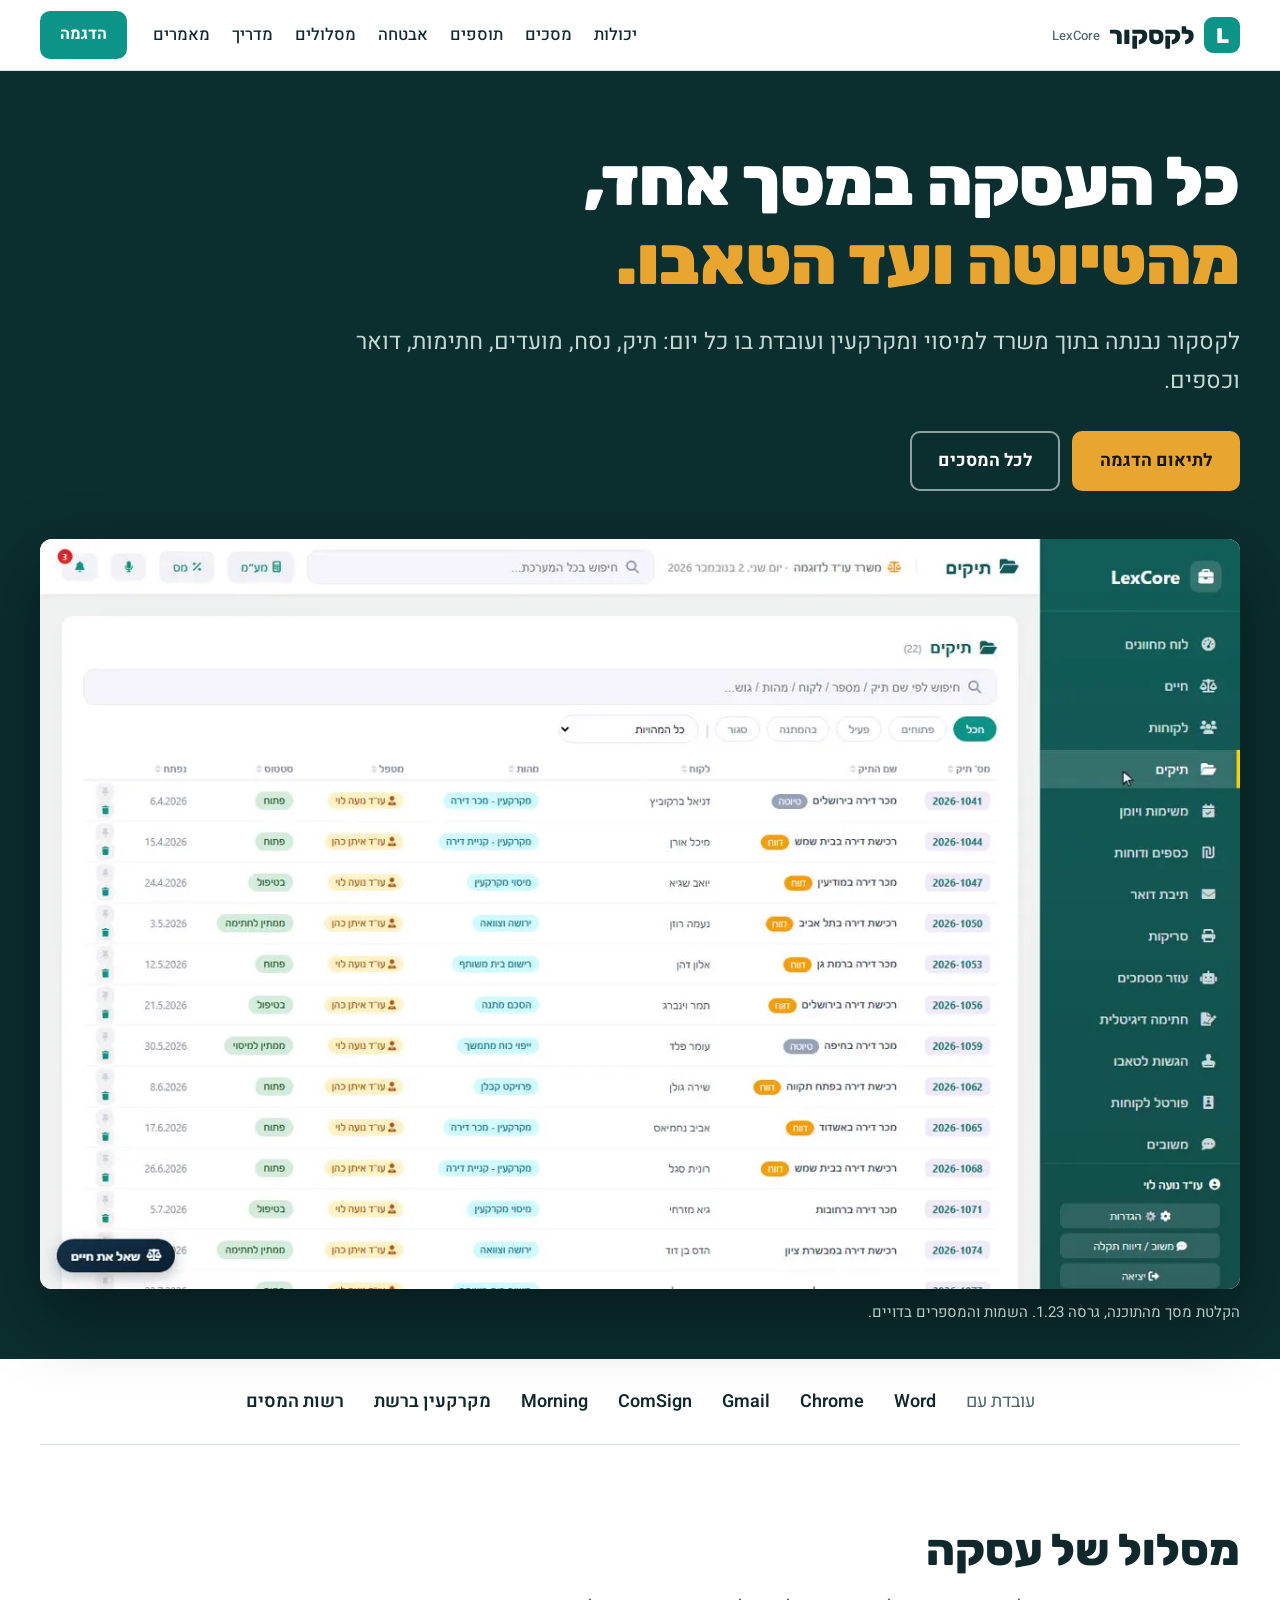
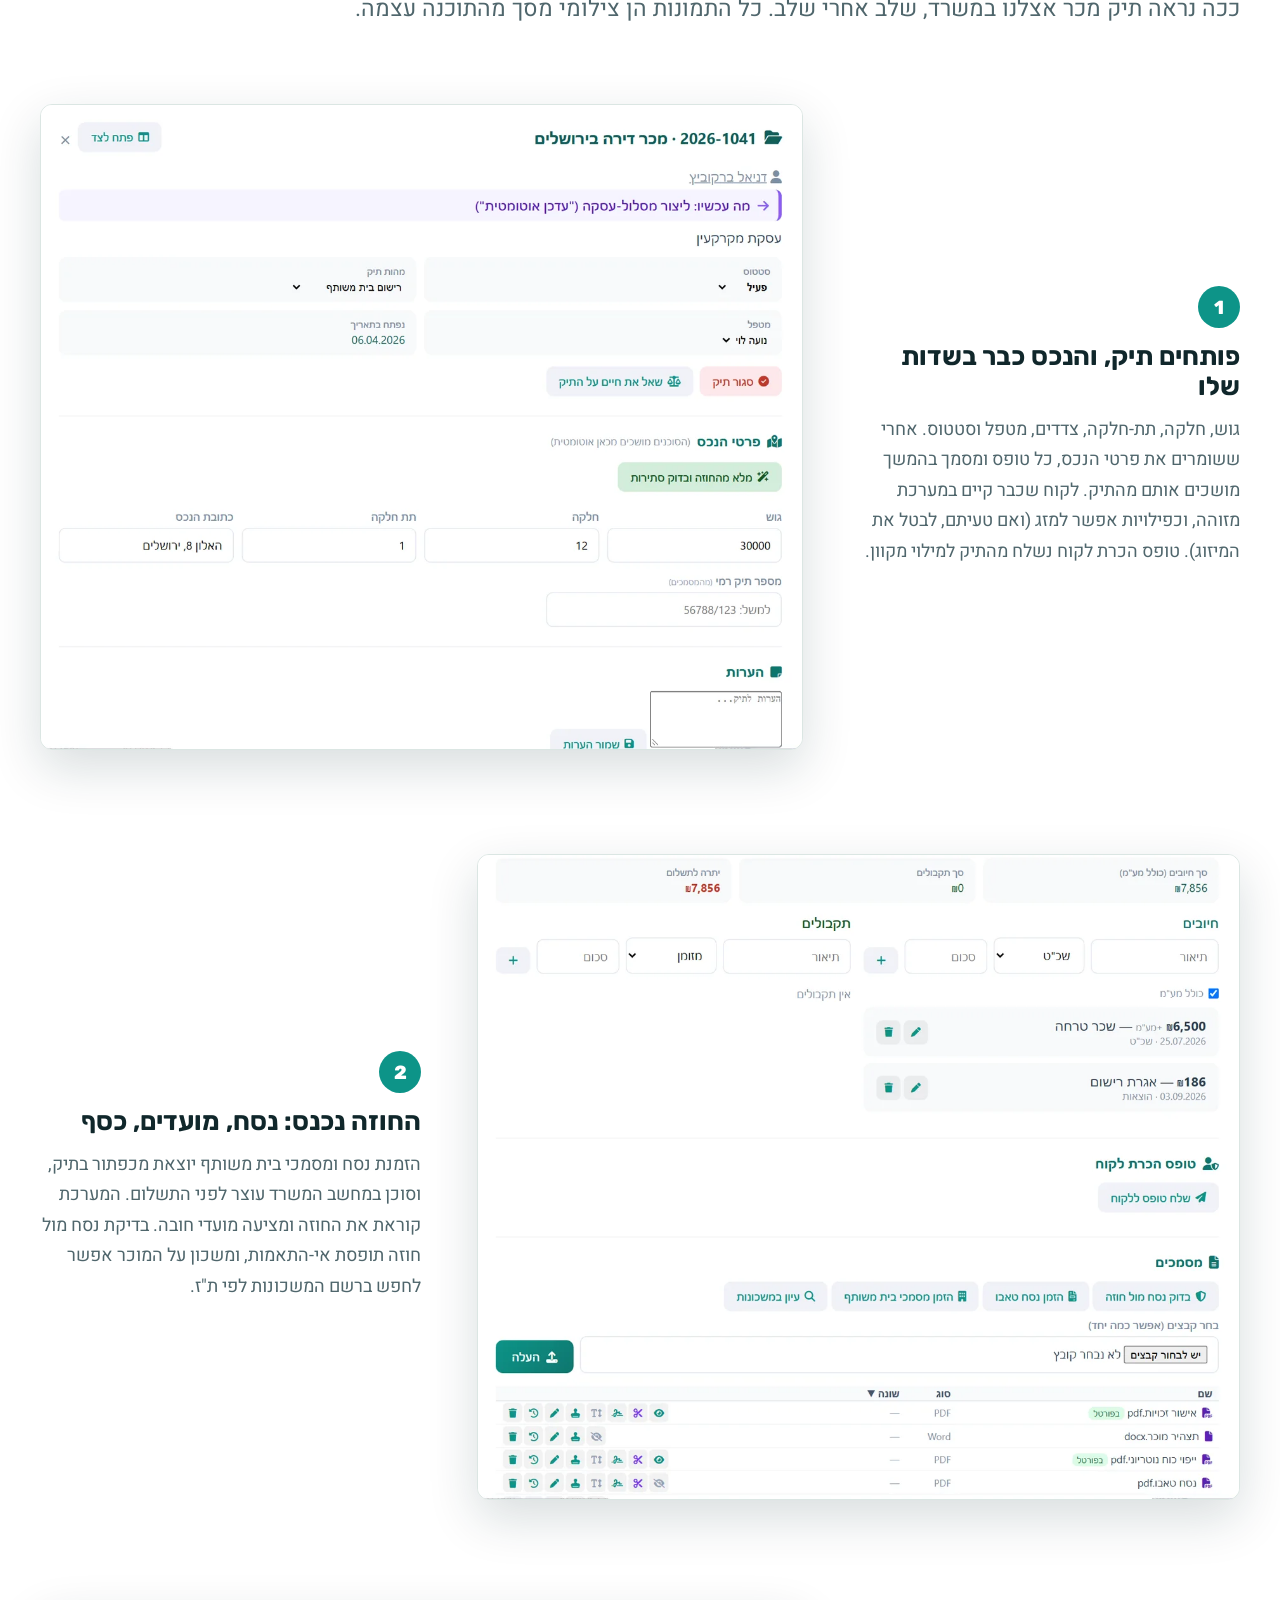
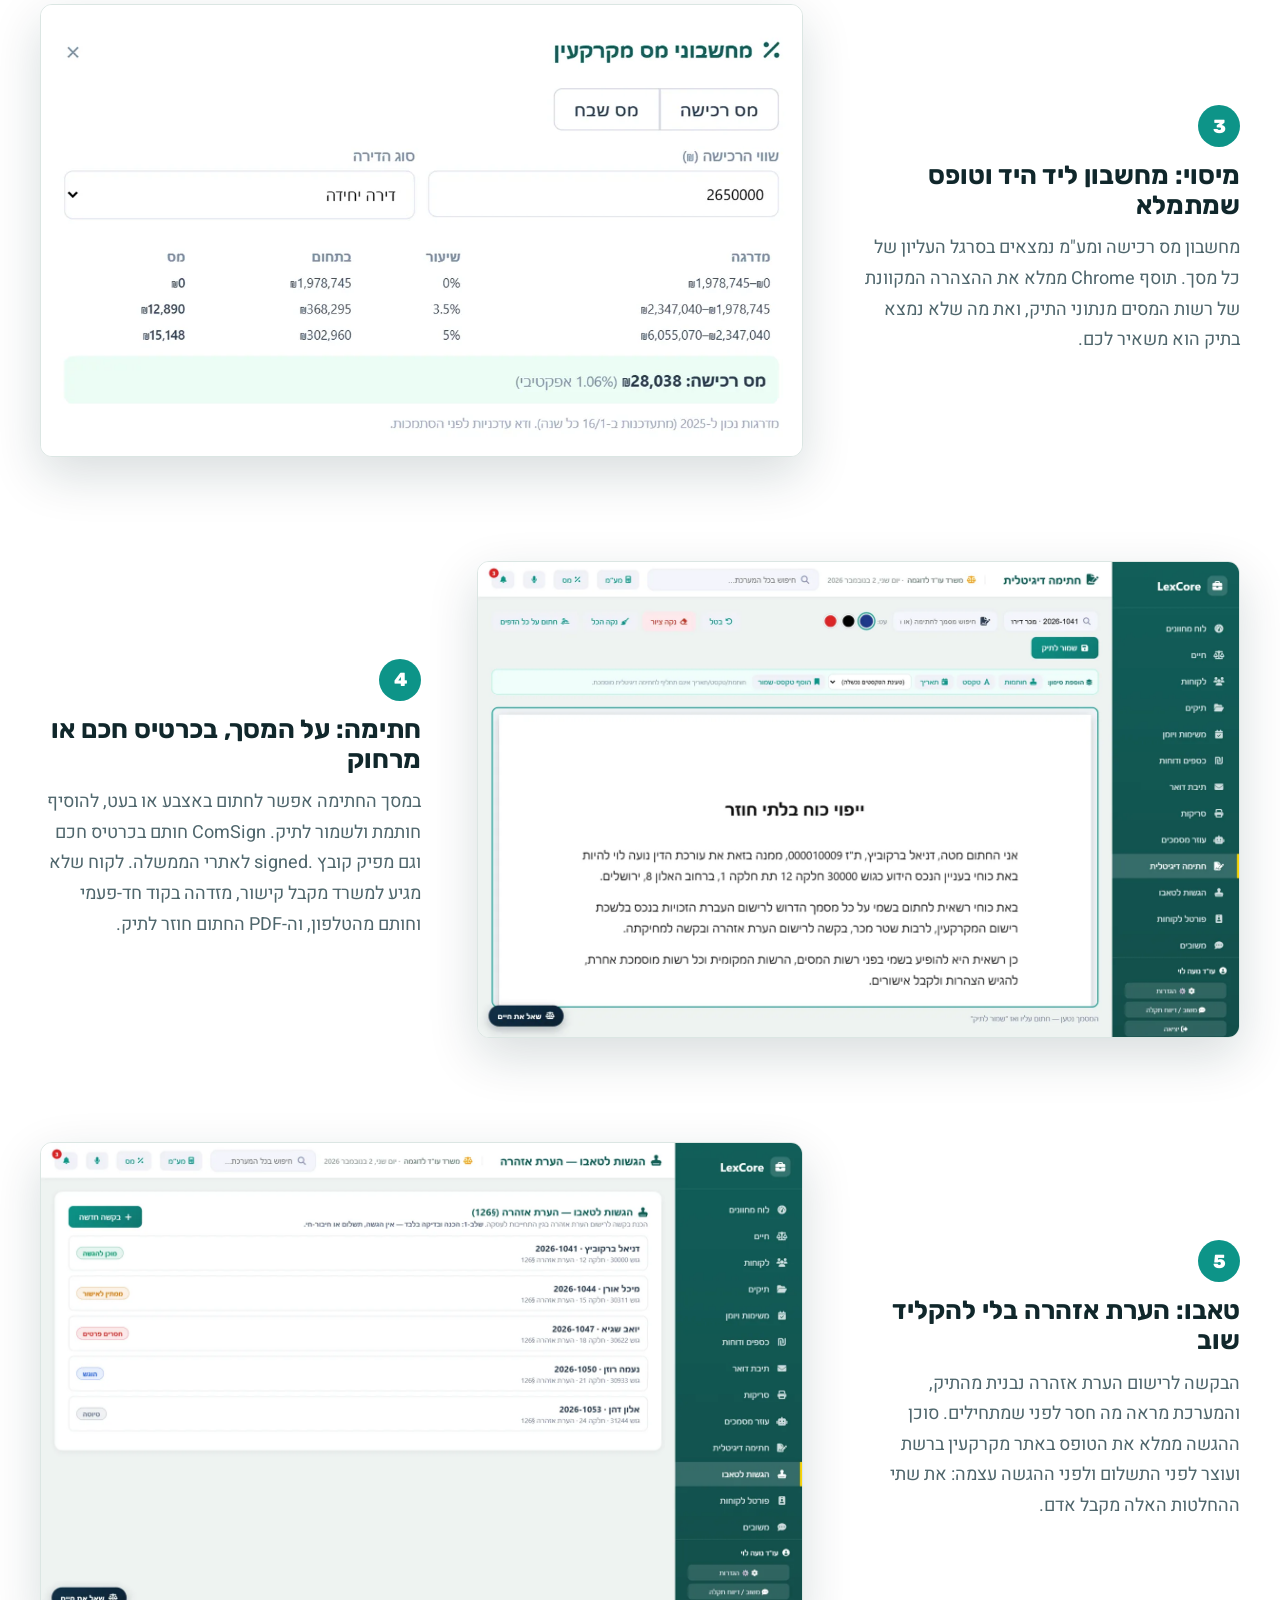
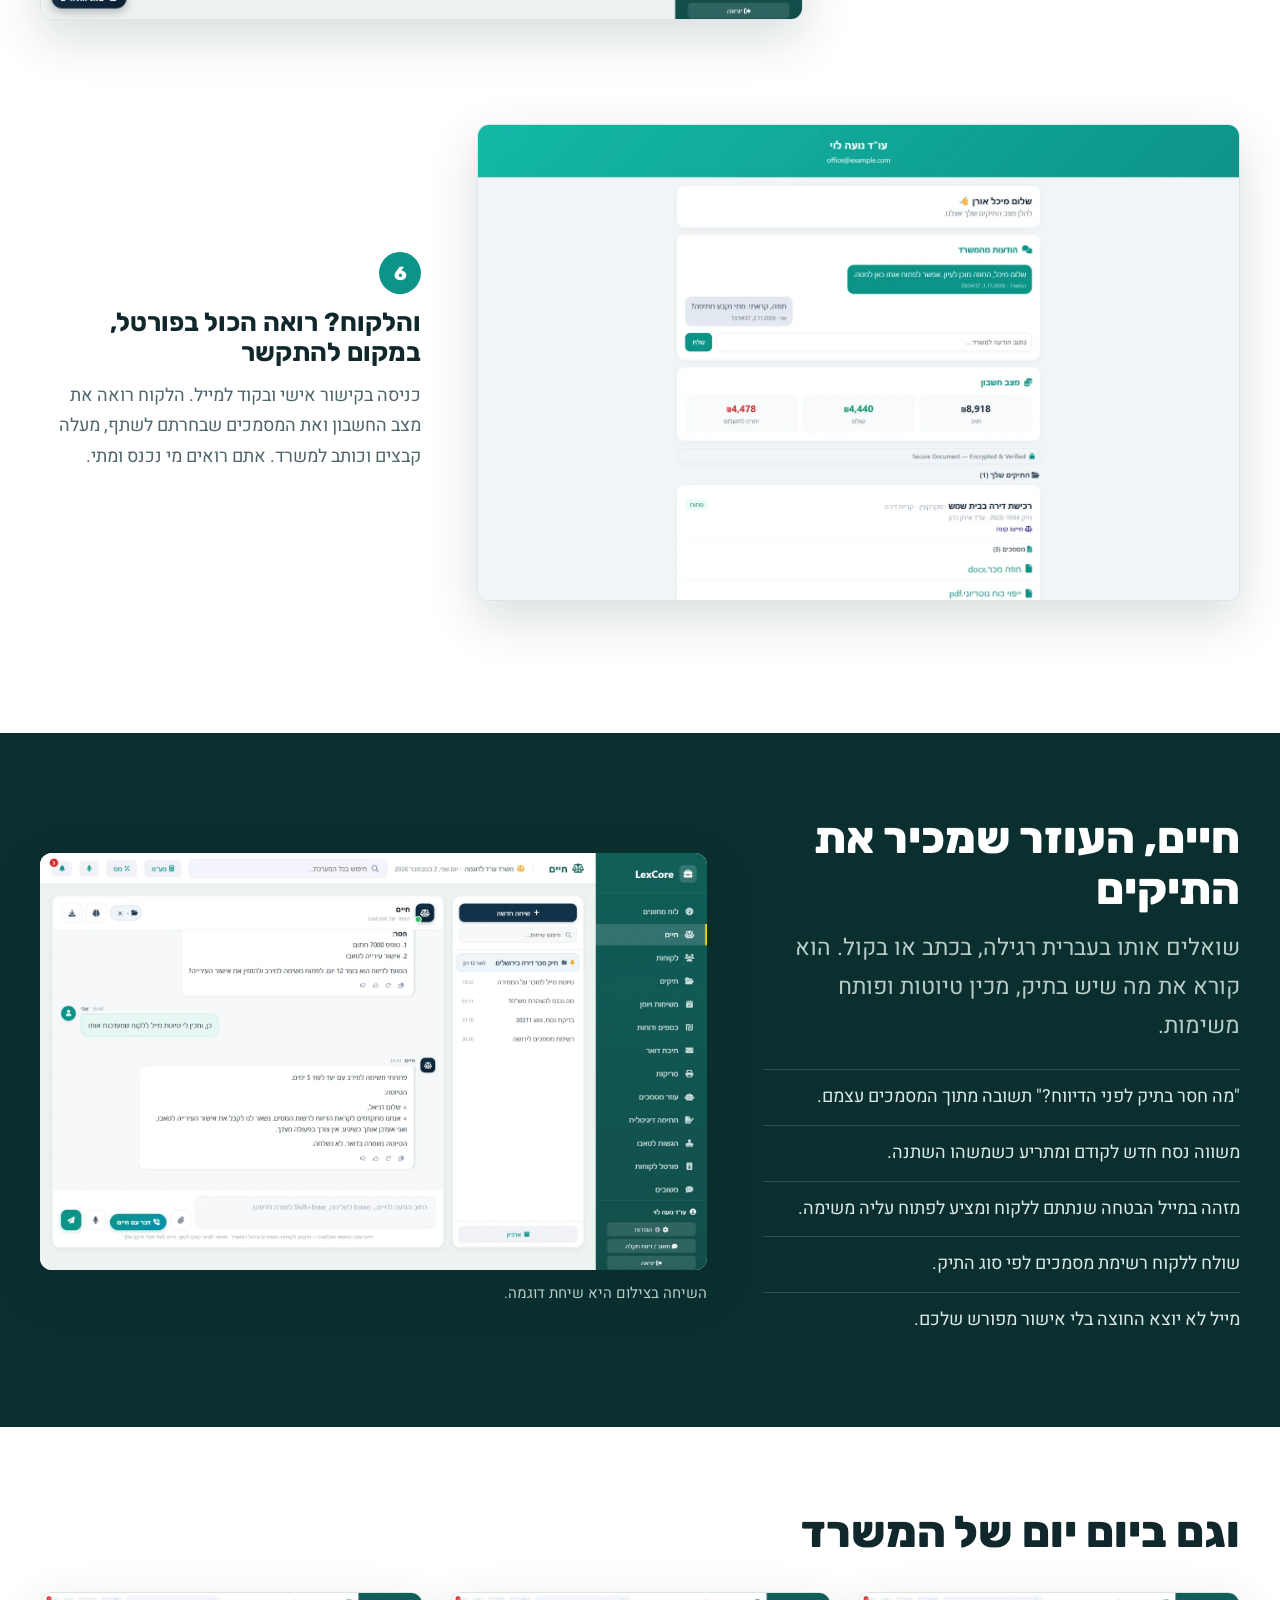
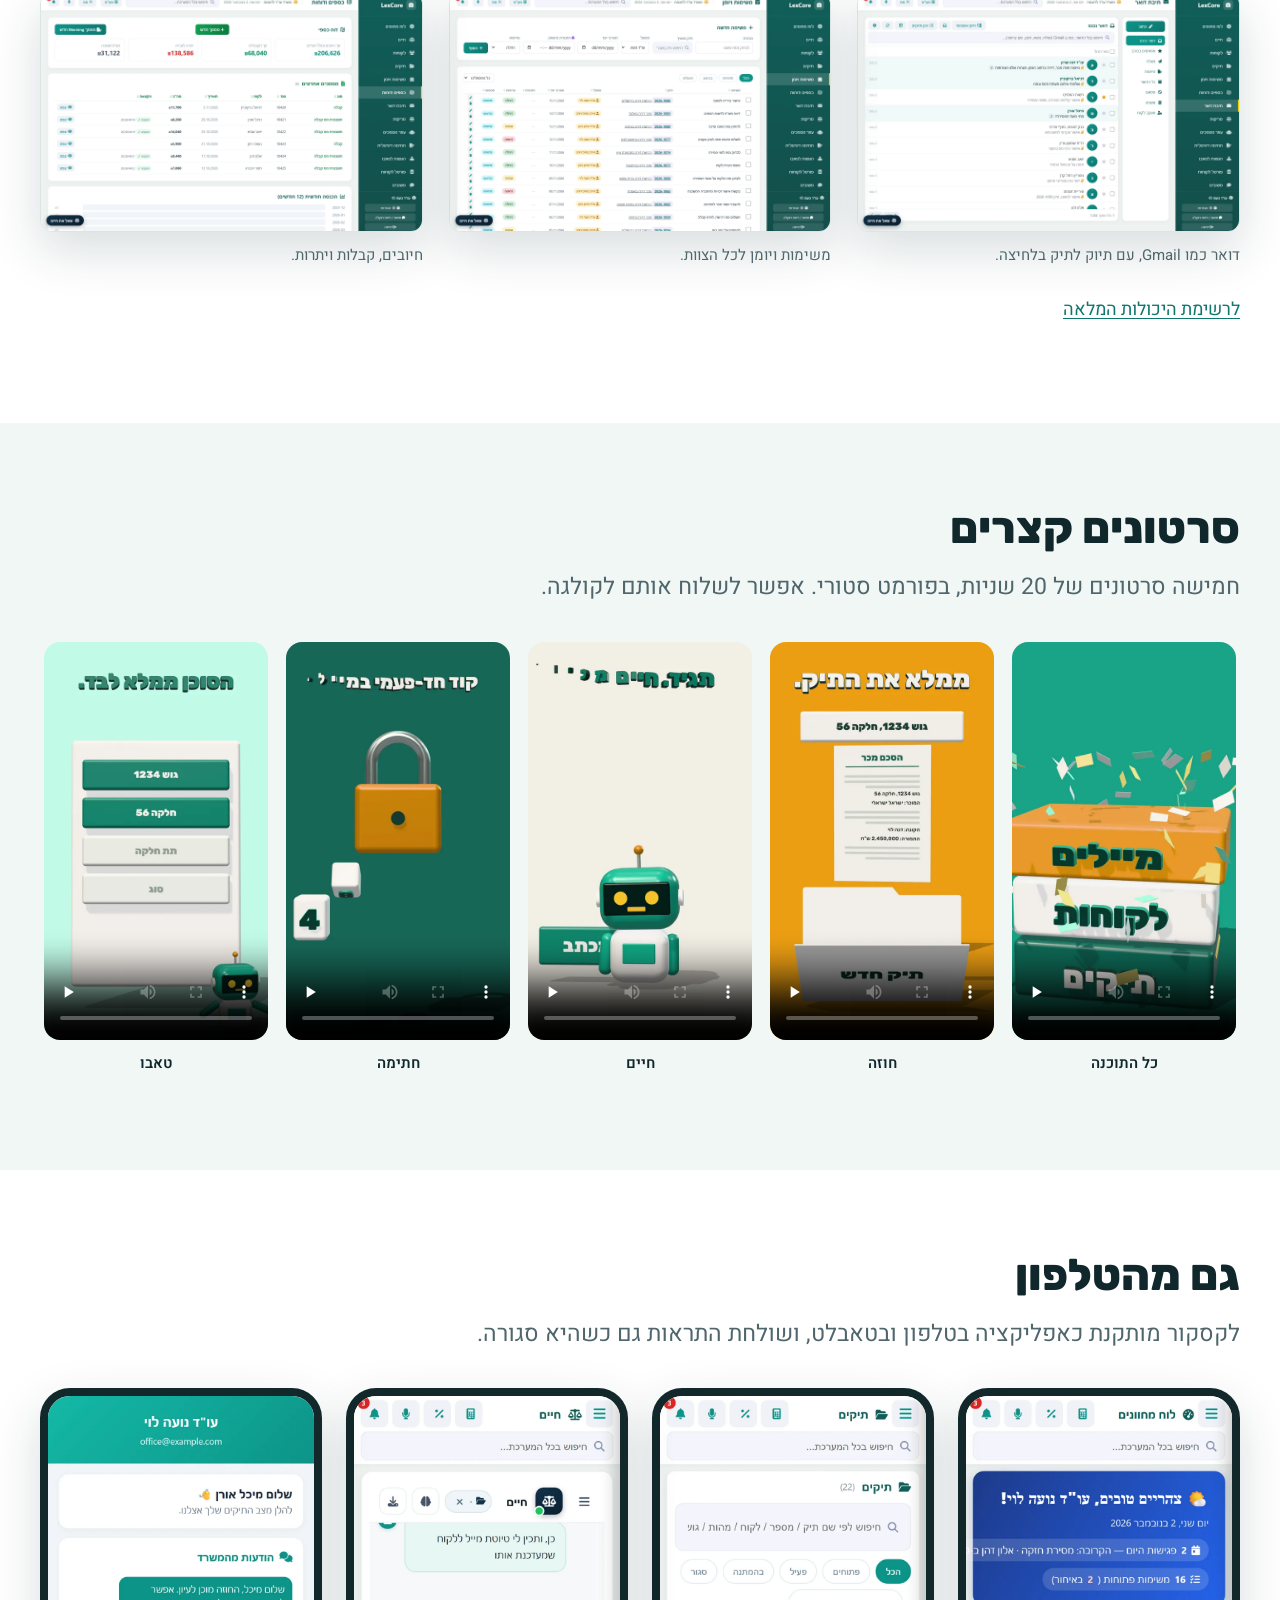
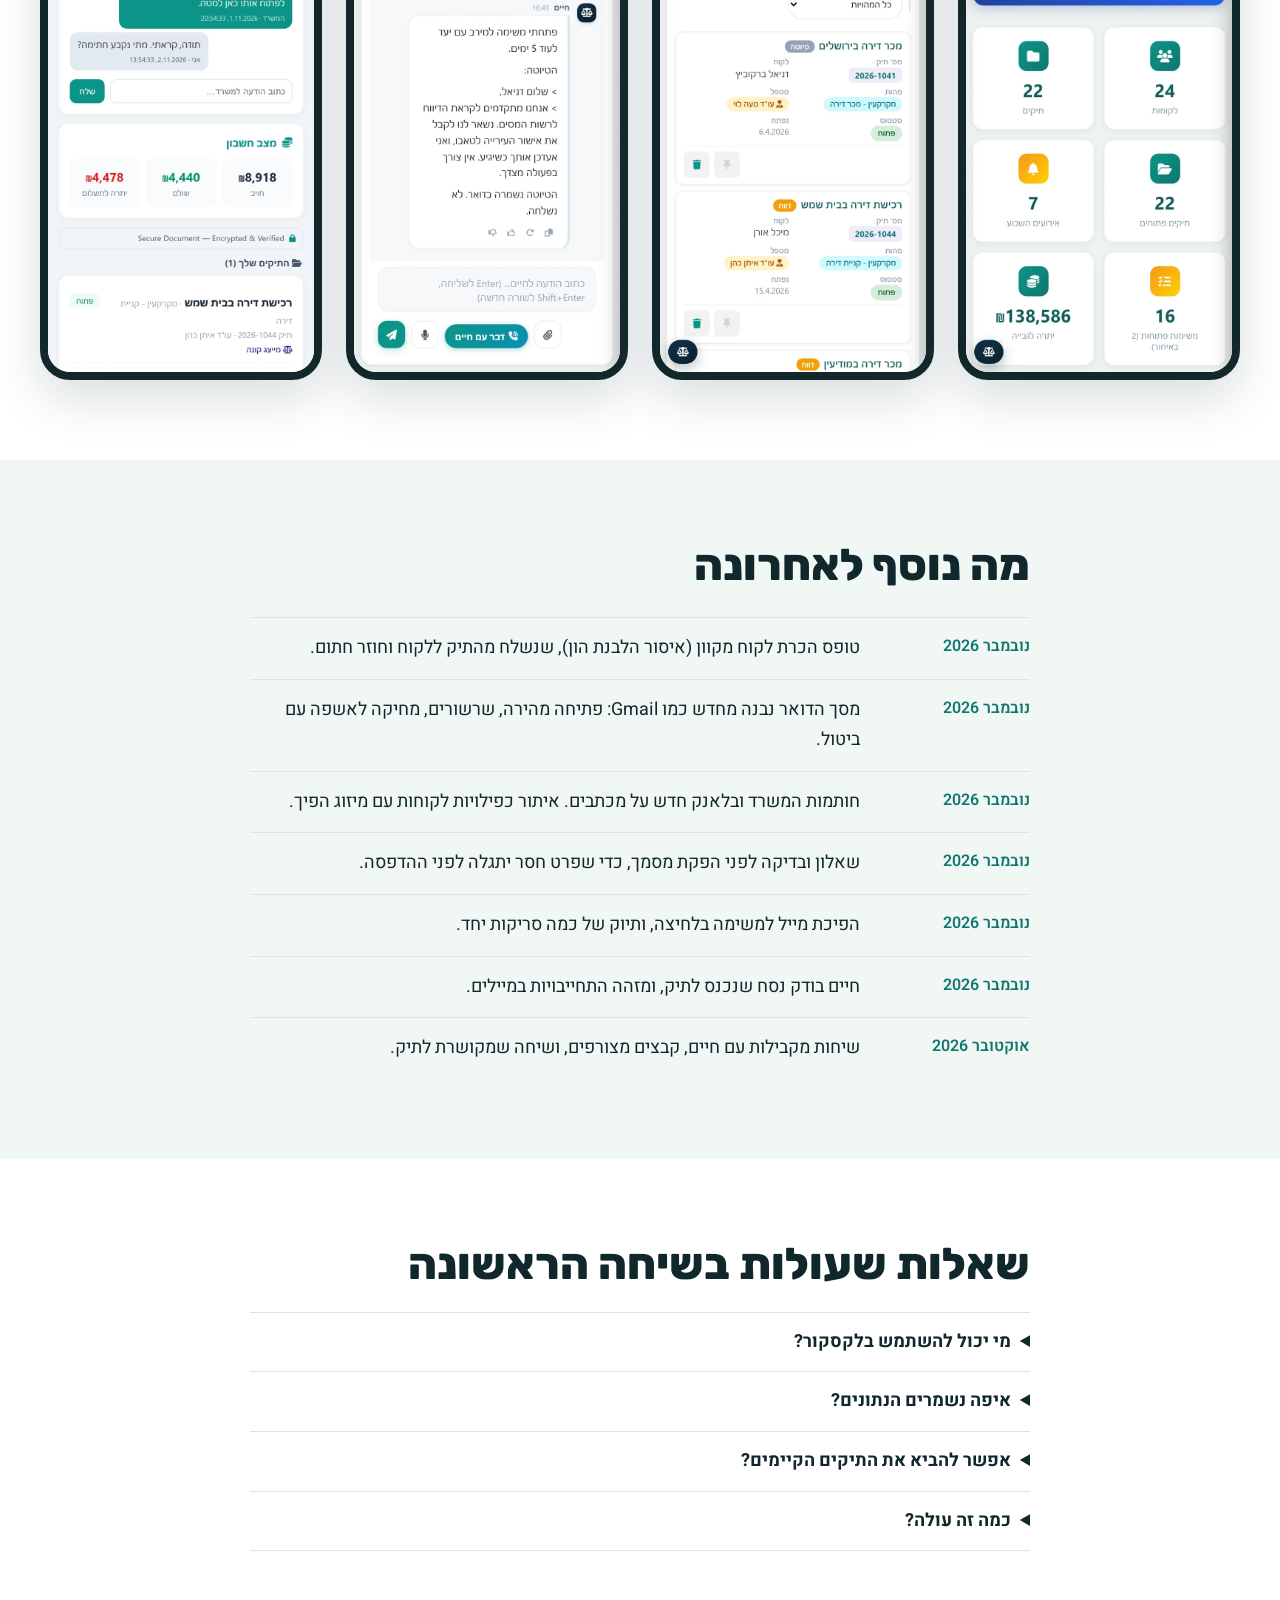
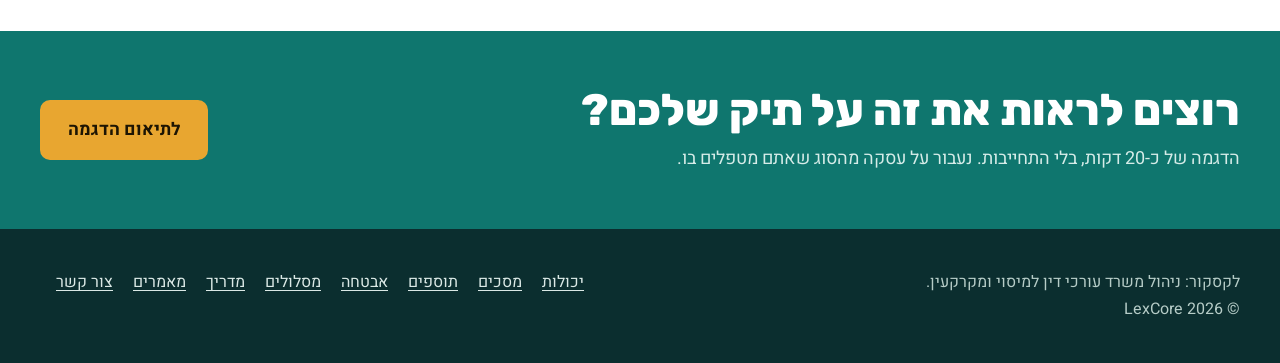
==== commit bb462b2b: "Restore the brand look and make the screens large and readable The previous version read as dry: bei" ====
--- a/index.html
+++ b/index.html
@@ -21,34 +21,30 @@
 </head>
 <body>
 <header class="top"><div class="wrap"><nav aria-label="ראשי">
-<a class="brand" href="index.html">לקסקור<span>LexCore</span></a>
+<a class="brand" href="index.html"><i aria-hidden="true">L</i>לקסקור<span>LexCore</span></a>
 <div class="links"><a href="features.html">יכולות</a><a href="screenshots.html">מסכים</a><a href="addins.html">תוספים</a><a href="security.html">אבטחה</a><a href="plans.html">מסלולים</a><a href="madrich.html">מדריך</a><a href="blog.html">מאמרים</a></div>
 <button class="menu-btn" type="button" aria-expanded="false">תפריט</button>
 <a class="btn" href="contact.html">הדגמה</a>
 </nav></div></header>
 <main>
 
-<div class="hero"><div class="wrap">
-<h1>נבנתה בתוך משרד מקרקעין. עובדת בו כל יום.</h1>
-<p class="lead">לקסקור מנהלת את העסקה מהטיוטה הראשונה ועד הרישום בטאבו: תיק, נסח, מועדים, חתימות, דואר וכספים, במערכת אחת בעברית.</p>
-<div class="actions"><a class="btn" href="contact.html">לתיאום הדגמה</a><a class="btn line" href="#recording">צפייה בהקלטת מסך</a></div>
-<figure><img class="shot" src="assets/screens/dashboard.webp" alt="לוח המחוונים של לקסקור" width="1600" height="1000"><figcaption>לוח המחוונים, גרסה 1.23. השמות והמספרים בצילום בדויים.</figcaption></figure>
+<div class="hero-dark"><div class="wrap">
+<h1>כל העסקה במסך אחד,<br><em>מהטיוטה ועד הטאבו.</em></h1>
+<p class="lead">לקסקור נבנתה בתוך משרד למיסוי ומקרקעין ועובדת בו כל יום: תיק, נסח, מועדים, חתימות, דואר וכספים.</p>
+<div class="actions"><a class="btn gold" href="contact.html">לתיאום הדגמה</a><a class="btn ghost" href="screenshots.html">לכל המסכים</a></div>
+<figure id="recording" class="hero-video"><div class="frame"><video src="assets/video/lexcore-recording.mp4" poster="assets/video/lexcore-recording.webp" autoplay muted loop playsinline preload="metadata" aria-label="הקלטת מסך של לקסקור"></video></div><figcaption>הקלטת מסך מהתוכנה, גרסה 1.23. השמות והמספרים בדויים.</figcaption></figure>
 </div></div>
+<div class="tools"><div class="wrap"><span>עובדת עם</span><b>Word</b><b>Chrome</b><b>Gmail</b><b>ComSign</b><b>Morning</b><b>מקרקעין ברשת</b><b>רשות המסים</b></div></div>
 
-<section id="recording"><div class="wrap">
-<div class="rec-head"><h2>50 שניות בתוך התוכנה</h2><p>הקלטת מסך אמיתית: פתיחת תיק, שיחה עם חיים, דואר וחתימה. בלי קריינות, ובלי נתונים של לקוחות אמיתיים (הכול הוזן לצורך ההקלטה).</p></div>
-<video class="rec" src="assets/video/lexcore-recording.mp4" poster="assets/video/lexcore-recording.webp" controls preload="none" playsinline></video>
-</div></section>
-
-<section class="rule"><div class="wrap">
+<section><div class="wrap">
 <h2>מסלול של עסקה</h2>
 <p class="lead" style="margin-top:14px">ככה נראה תיק מכר אצלנו במשרד, שלב אחרי שלב. כל התמונות הן צילומי מסך מהתוכנה עצמה.</p>
-<div class="step"><div class="step-text"><span class="no">1</span><h3>פותחים תיק, והנכס כבר בשדות שלו</h3><p>גוש, חלקה, תת-חלקה, צדדים, מטפל וסטטוס. אחרי ששומרים את פרטי הנכס, כל טופס ומסמך בהמשך מושכים אותם מהתיק. לקוח שכבר קיים במערכת מזוהה, וכפילויות אפשר למזג (ואם טעיתם, לבטל את המיזוג). טופס הכרת לקוח נשלח מהתיק למילוי מקוון.</p></div><div><figure><a href="assets/screens/case-crop.webp"><img class="shot" src="assets/screens/case-crop.webp" alt="תיק פתוח, פרטי הנכס והצדדים" loading="lazy"></a></figure></div></div>
-<div class="step"><div class="step-text"><span class="no">2</span><h3>החוזה נכנס: נסח, מועדים, כסף</h3><p>הזמנת נסח ומסמכי בית משותף יוצאת מכפתור בתיק, וסוכן במחשב המשרד עוצר לפני התשלום. המערכת קוראת את החוזה ומציעה מועדי חובה. בדיקת נסח מול חוזה תופסת אי-התאמות, ומשכון על המוכר אפשר לחפש ברשם המשכונות לפי ת"ז.</p></div><div><figure><a href="assets/screens/case-3-crop.webp"><img class="shot" src="assets/screens/case-3-crop.webp" alt="תיק פתוח, חיובים, טופס הכרת לקוח ומסמכים" loading="lazy"></a></figure></div></div>
-<div class="step"><div class="step-text"><span class="no">3</span><h3>מיסוי: מחשבון ליד היד וטופס שמתמלא</h3><p>מחשבון מס רכישה ומע"מ נמצאים בסרגל העליון של כל מסך. תוסף Chrome ממלא את ההצהרה המקוונת של רשות המסים מנתוני התיק, ואת מה שלא נמצא בתיק הוא משאיר לכם.</p></div><div><figure><a href="assets/screens/tax.webp"><img class="shot" src="assets/screens/tax.webp" alt="מחשבון מס רכישה" loading="lazy"></a></figure></div></div>
-<div class="step"><div class="step-text"><span class="no">4</span><h3>חתימה: על המסך, בכרטיס חכם או מרחוק</h3><p>במסך החתימה אפשר לחתום באצבע או בעט, להוסיף חותמת ולשמור לתיק. ComSign חותם בכרטיס חכם וגם מפיק קובץ .signed לאתרי הממשלה. לקוח שלא מגיע למשרד מקבל קישור, מזדהה בקוד חד-פעמי וחותם מהטלפון, וה-PDF החתום חוזר לתיק.</p></div><div><figure><a href="assets/screens/signature.webp"><img class="shot" src="assets/screens/signature.webp" alt="מסך חתימה דיגיטלית עם ייפוי כוח לדוגמה" loading="lazy"></a></figure></div></div>
-<div class="step"><div class="step-text"><span class="no">5</span><h3>טאבו: הערת אזהרה בלי להקליד שוב</h3><p>הבקשה לרישום הערת אזהרה נבנית מהתיק, והמערכת מראה מה חסר לפני שמתחילים. סוכן ההגשה ממלא את הטופס באתר מקרקעין ברשת ועוצר לפני התשלום ולפני ההגשה עצמה: את שתי ההחלטות האלה מקבל אדם.</p></div><div><figure><a href="assets/screens/tabu.webp"><img class="shot" src="assets/screens/tabu.webp" alt="רשימת בקשות לרישום הערת אזהרה לפי סטטוס" loading="lazy"></a></figure></div></div>
-<div class="step"><div class="step-text"><span class="no">6</span><h3>והלקוח? רואה הכול בפורטל, במקום להתקשר</h3><p>כניסה בקישור אישי ובקוד למייל. הלקוח רואה את מצב החשבון ואת המסמכים שבחרתם לשתף, מעלה קבצים וכותב למשרד. אתם רואים מי נכנס ומתי.</p></div><div><figure><a href="assets/screens/portal-client.webp"><img class="shot" src="assets/screens/portal-client.webp" alt="פורטל הלקוח כפי שהוא נראה ללקוח" loading="lazy"></a></figure></div></div>
+<div class="step"><div class="step-text"><span class="no">1</span><h3>פותחים תיק, והנכס כבר בשדות שלו</h3><p>גוש, חלקה, תת-חלקה, צדדים, מטפל וסטטוס. אחרי ששומרים את פרטי הנכס, כל טופס ומסמך בהמשך מושכים אותם מהתיק. לקוח שכבר קיים במערכת מזוהה, וכפילויות אפשר למזג (ואם טעיתם, לבטל את המיזוג). טופס הכרת לקוח נשלח מהתיק למילוי מקוון.</p></div><div><figure><a class="frame" href="assets/screens/case-crop.webp"><img class="shot" src="assets/screens/case-crop.webp" alt="תיק פתוח, פרטי הנכס והצדדים" loading="lazy"></a></figure></div></div>
+<div class="step"><div class="step-text"><span class="no">2</span><h3>החוזה נכנס: נסח, מועדים, כסף</h3><p>הזמנת נסח ומסמכי בית משותף יוצאת מכפתור בתיק, וסוכן במחשב המשרד עוצר לפני התשלום. המערכת קוראת את החוזה ומציעה מועדי חובה. בדיקת נסח מול חוזה תופסת אי-התאמות, ומשכון על המוכר אפשר לחפש ברשם המשכונות לפי ת"ז.</p></div><div><figure><a class="frame" href="assets/screens/case-3-crop.webp"><img class="shot" src="assets/screens/case-3-crop.webp" alt="תיק פתוח, חיובים, טופס הכרת לקוח ומסמכים" loading="lazy"></a></figure></div></div>
+<div class="step"><div class="step-text"><span class="no">3</span><h3>מיסוי: מחשבון ליד היד וטופס שמתמלא</h3><p>מחשבון מס רכישה ומע"מ נמצאים בסרגל העליון של כל מסך. תוסף Chrome ממלא את ההצהרה המקוונת של רשות המסים מנתוני התיק, ואת מה שלא נמצא בתיק הוא משאיר לכם.</p></div><div><figure><a class="frame" href="assets/screens/tax-crop.webp"><img class="shot" src="assets/screens/tax-crop.webp" alt="מחשבון מס רכישה" loading="lazy"></a></figure></div></div>
+<div class="step"><div class="step-text"><span class="no">4</span><h3>חתימה: על המסך, בכרטיס חכם או מרחוק</h3><p>במסך החתימה אפשר לחתום באצבע או בעט, להוסיף חותמת ולשמור לתיק. ComSign חותם בכרטיס חכם וגם מפיק קובץ .signed לאתרי הממשלה. לקוח שלא מגיע למשרד מקבל קישור, מזדהה בקוד חד-פעמי וחותם מהטלפון, וה-PDF החתום חוזר לתיק.</p></div><div><figure><a class="frame" href="assets/screens/signature.webp"><img class="shot" src="assets/screens/signature.webp" alt="מסך חתימה דיגיטלית עם ייפוי כוח לדוגמה" loading="lazy"></a></figure></div></div>
+<div class="step"><div class="step-text"><span class="no">5</span><h3>טאבו: הערת אזהרה בלי להקליד שוב</h3><p>הבקשה לרישום הערת אזהרה נבנית מהתיק, והמערכת מראה מה חסר לפני שמתחילים. סוכן ההגשה ממלא את הטופס באתר מקרקעין ברשת ועוצר לפני התשלום ולפני ההגשה עצמה: את שתי ההחלטות האלה מקבל אדם.</p></div><div><figure><a class="frame" href="assets/screens/tabu.webp"><img class="shot" src="assets/screens/tabu.webp" alt="רשימת בקשות לרישום הערת אזהרה לפי סטטוס" loading="lazy"></a></figure></div></div>
+<div class="step"><div class="step-text"><span class="no">6</span><h3>והלקוח? רואה הכול בפורטל, במקום להתקשר</h3><p>כניסה בקישור אישי ובקוד למייל. הלקוח רואה את מצב החשבון ואת המסמכים שבחרתם לשתף, מעלה קבצים וכותב למשרד. אתם רואים מי נכנס ומתי.</p></div><div><figure><a class="frame" href="assets/screens/portal-client.webp"><img class="shot" src="assets/screens/portal-client.webp" alt="פורטל הלקוח כפי שהוא נראה ללקוח" loading="lazy"></a></figure></div></div>
 </div></section>
 
 <section class="band"><div class="wrap band-grid">
@@ -63,16 +59,26 @@
 <li>מייל לא יוצא החוצה בלי אישור מפורש שלכם.</li>
 </ul>
 </div>
-<figure><a href="assets/screens/ai.webp"><img class="shot" src="assets/screens/ai.webp" alt="צ׳אט עם חיים על תיק מכר" loading="lazy"></a><figcaption>השיחה בצילום היא שיחת דוגמה.</figcaption></figure>
+<figure><a class="frame" href="assets/screens/ai.webp"><img class="shot" src="assets/screens/ai.webp" alt="צ׳אט עם חיים על תיק מכר" loading="lazy"></a><figcaption>השיחה בצילום היא שיחת דוגמה.</figcaption></figure>
 </div></section>
 
 <section><div class="wrap">
+<h2>וגם ביום יום של המשרד</h2>
+<div class="trio">
+<figure><a class="frame" href="assets/screens/mail.webp"><img class="shot" src="assets/screens/mail.webp" alt="תיבת הדואר" loading="lazy"></a><figcaption>דואר כמו Gmail, עם תיוק לתיק בלחיצה.</figcaption></figure>
+<figure><a class="frame" href="assets/screens/agenda.webp"><img class="shot" src="assets/screens/agenda.webp" alt="משימות ויומן" loading="lazy"></a><figcaption>משימות ויומן לכל הצוות.</figcaption></figure>
+<figure><a class="frame" href="assets/screens/finance.webp"><img class="shot" src="assets/screens/finance.webp" alt="כספים ודוחות" loading="lazy"></a><figcaption>חיובים, קבלות ויתרות.</figcaption></figure>
+</div>
+<p style="margin-top:26px"><a href="features.html">לרשימת היכולות המלאה</a></p>
+</div></section>
+
+<section class="alt"><div class="wrap">
 <h2>סרטונים קצרים</h2>
 <p class="lead" style="margin-top:14px">חמישה סרטונים של 20 שניות, בפורמט סטורי. אפשר לשלוח אותם לקולגה.</p>
 <div class="stories"><figure><video src="assets/video/story-1.mp4" poster="assets/video/story-1.webp" controls preload="none" playsinline></video><figcaption>כל התוכנה</figcaption></figure><figure><video src="assets/video/story-2.mp4" poster="assets/video/story-2.webp" controls preload="none" playsinline></video><figcaption>חוזה</figcaption></figure><figure><video src="assets/video/story-3.mp4" poster="assets/video/story-3.webp" controls preload="none" playsinline></video><figcaption>חיים</figcaption></figure><figure><video src="assets/video/story-4.mp4" poster="assets/video/story-4.webp" controls preload="none" playsinline></video><figcaption>חתימה</figcaption></figure><figure><video src="assets/video/story-5.mp4" poster="assets/video/story-5.webp" controls preload="none" playsinline></video><figcaption>טאבו</figcaption></figure></div>
 </div></section>
 
-<section class="rule"><div class="wrap">
+<section><div class="wrap">
 <h2>גם מהטלפון</h2>
 <p class="lead" style="margin-top:14px">לקסקור מותקנת כאפליקציה בטלפון ובטאבלט, ושולחת התראות גם כשהיא סגורה.</p>
 <div class="phones">
@@ -83,7 +89,7 @@
 </div>
 </div></section>
 
-<section class="rule"><div class="narrow">
+<section class="alt"><div class="narrow">
 <h2>מה נוסף לאחרונה</h2>
 <div class="log">
 <div><time datetime="2026-11-02">נובמבר 2026</time><span>טופס הכרת לקוח מקוון (איסור הלבנת הון), שנשלח מהתיק ללקוח וחוזר חתום.</span></div>
@@ -96,7 +102,7 @@
 </div>
 </div></section>
 
-<section class="rule"><div class="narrow">
+<section><div class="narrow">
 <h2>שאלות שעולות בשיחה הראשונה</h2>
 <div style="margin-top:22px"><details><summary>מי יכול להשתמש בלקסקור?</summary><p>לקסקור נבנתה למשרדים שעוסקים במיסוי ומקרקעין. ניהול הלקוחות, התיקים, הדואר והכספים מתאים גם למשרדים אחרים, אבל רוב הכלים המיוחדים (נסח, טאבו, מש"ח) נכתבו לעסקאות נדל"ן.</p></details><details><summary>איפה נשמרים הנתונים?</summary><p>בענן, בשרתים בפרנקפורט. המסמכים נפתחים בקישורים חתומים לזמן קצר, ורק מחשבים שאישרתם יכולים להיכנס למערכת.</p></details><details><summary>אפשר להביא את התיקים הקיימים?</summary><p>כן. יש ייבוא לקוחות ותיקים ממבנה התיקיות של המשרד, ומסמכים אפשר להעלות בכמויות גדולות. אם אתם עובדים עם עודכנית, דברו איתנו על הייבוא משם.</p></details><details><summary>כמה זה עולה?</summary><p>המחיר נקבע לפי גודל המשרד והמסלול, ואנחנו נותנים אותו אחרי שיחה קצרה.</p></details></div>
 </div></section>
--- a/styles.css
+++ b/styles.css
@@ -1,124 +1,143 @@
-@import url('https://fonts.googleapis.com/css2?family=Assistant:wght@400;500;600;700&family=Frank+Ruhl+Libre:wght@500;700;900&display=swap');
+@import url('https://fonts.googleapis.com/css2?family=Heebo:wght@400;500;600;700&family=Rubik:wght@500;700;800;900&display=swap');
 
 :root {
-  --paper: #f6f4ee;
   --white: #fff;
-  --ink: #1b2422;
-  --soft: #55615e;
-  --line: #d9d5c9;
-  --green: #0f5a50;
-  --green-dark: #0b3f39;
-  --amber: #b86e12;
-  --serif: 'Frank Ruhl Libre', 'David', serif;
-  --sans: 'Assistant', 'Segoe UI', Arial, sans-serif;
-  --width: 1180px;
+  --alt: #f1f7f5;
+  --ink: #10272b;
+  --soft: #4f666c;
+  --line: #dbe6e3;
+  --teal: #0d9488;
+  --teal-dark: #0f766e;
+  --deep: #0b2e2f;
+  --gold: #e8a630;
+  --gold-dark: #c9861a;
+  --head: 'Rubik', 'Segoe UI', Arial, sans-serif;
+  --sans: 'Heebo', 'Segoe UI', Arial, sans-serif;
+  --width: 1200px;
+  --shadow: 0 18px 50px rgba(11, 46, 47, .16);
 }
 
 * { box-sizing: border-box; }
 html { scroll-behavior: smooth; -webkit-text-size-adjust: 100%; }
-body { margin: 0; background: var(--paper); color: var(--ink); font: 400 18px/1.65 var(--sans); }
+body { margin: 0; background: var(--white); color: var(--ink); font: 400 18px/1.7 var(--sans); }
 img, video { display: block; max-width: 100%; height: auto; }
-a { color: var(--green); text-underline-offset: 3px; }
-a:hover { color: var(--amber); }
-h1, h2, h3 { font-family: var(--serif); font-weight: 700; line-height: 1.18; margin: 0; color: var(--ink); }
-h1 { font-size: clamp(38px, 6vw, 72px); font-weight: 900; }
-h2 { font-size: clamp(29px, 3.6vw, 44px); }
-h3 { font-size: 25px; }
+a { color: var(--teal-dark); text-underline-offset: 3px; }
+a:hover { color: var(--gold-dark); }
+h1, h2, h3 { font-family: var(--head); font-weight: 800; line-height: 1.16; margin: 0; color: var(--ink); }
+h1 { font-size: clamp(36px, 5.6vw, 68px); font-weight: 900; }
+h2 { font-size: clamp(29px, 3.5vw, 44px); }
+h3 { font-size: 26px; font-weight: 700; }
 p { margin: 0 0 1em; }
 .wrap { width: min(100% - 40px, var(--width)); margin-inline: auto; }
-.narrow { width: min(100% - 40px, 760px); margin-inline: auto; }
-.lead { font-size: clamp(19px, 2vw, 23px); color: var(--soft); max-width: 42em; }
+.narrow { width: min(100% - 40px, 780px); margin-inline: auto; }
+.lead { font-size: clamp(19px, 2vw, 23px); color: var(--soft); max-width: 40em; }
 .muted { color: var(--soft); }
 .small { font-size: 15px; }
 
 /* header */
-.top { background: var(--paper); border-bottom: 1px solid var(--line); position: sticky; top: 0; z-index: 20; }
-.top nav { display: flex; align-items: center; gap: 26px; min-height: 68px; }
-.brand { font: 900 27px var(--serif); color: var(--ink); text-decoration: none; margin-inline-end: auto; }
-.brand span { font: 500 13px var(--sans); color: var(--soft); margin-inline-start: 7px; }
-.links a { color: var(--ink); text-decoration: none; font-size: 16.5px; }
-.links a:hover, .links a[aria-current] { color: var(--green); text-decoration: underline; }
-.menu-btn { display: none; background: none; border: 1px solid var(--ink); padding: 6px 12px; font: 600 15px var(--sans); color: var(--ink); cursor: pointer; }
-.btn { display: inline-block; background: var(--green); color: #fff; padding: 12px 22px; text-decoration: none; font-weight: 700; border: 1px solid var(--green); border-radius: 3px; cursor: pointer; font-family: var(--sans); font-size: 17px; }
-.btn:hover { background: var(--green-dark); color: #fff; }
-.btn.line { background: transparent; color: var(--green); }
-.btn.line:hover { background: var(--green); color: #fff; }
-.top .btn { padding: 8px 16px; font-size: 16px; }
+.top { background: rgba(255, 255, 255, .96); border-bottom: 1px solid var(--line); position: sticky; top: 0; z-index: 20; }
+.top nav { display: flex; align-items: center; gap: 26px; min-height: 70px; }
+.brand { display: flex; align-items: center; gap: 9px; font: 800 25px var(--head); color: var(--ink); text-decoration: none; margin-inline-end: auto; }
+.brand i { display: grid; place-items: center; width: 36px; height: 36px; border-radius: 9px; background: var(--teal); color: #fff; font: 800 21px var(--head); }
+.brand span { font: 500 13px var(--sans); color: var(--soft); }
+.links a { color: var(--ink); text-decoration: none; font-size: 16.5px; font-weight: 500; }
+.links a:hover, .links a[aria-current] { color: var(--teal); }
+.menu-btn { display: none; background: none; border: 1px solid var(--line); border-radius: 8px; padding: 6px 12px; font: 600 15px var(--sans); color: var(--ink); cursor: pointer; }
+.btn { display: inline-block; background: var(--teal); color: #fff; padding: 13px 26px; text-decoration: none; font-weight: 700; border: 2px solid var(--teal); border-radius: 10px; cursor: pointer; font-family: var(--sans); font-size: 17.5px; transition: background .15s, border-color .15s; }
+.btn:hover { background: var(--teal-dark); border-color: var(--teal-dark); color: #fff; }
+.btn.line { background: transparent; color: var(--teal-dark); }
+.btn.line:hover { background: var(--teal); color: #fff; }
+.btn.gold { background: var(--gold); border-color: var(--gold); color: #1d1503; }
+.btn.gold:hover { background: #f4b850; border-color: #f4b850; color: #1d1503; }
+.btn.ghost { background: transparent; border-color: rgba(255, 255, 255, .55); color: #fff; }
+.btn.ghost:hover { background: rgba(255, 255, 255, .12); border-color: #fff; color: #fff; }
+.top .btn { padding: 8px 18px; font-size: 16px; }
 
 /* screens */
-.shot { background: var(--white); border: 1px solid #c9c5b8; width: 100%; }
+.frame { display: block; border-radius: 12px; overflow: hidden; background: var(--white); box-shadow: var(--shadow); border: 1px solid var(--line); }
+.shot { width: 100%; }
 figure { margin: 0; }
-figcaption { font-size: 15px; color: var(--soft); margin-top: 9px; }
+figcaption { font-size: 15px; color: var(--soft); margin-top: 11px; }
 
 /* hero */
+.hero-dark { background: var(--deep); color: #dbe9e6; padding: 72px 0 34px; }
+.hero-dark h1 { color: #fff; }
+.hero-dark h1 em { font-style: normal; color: var(--gold); }
+.hero-dark .lead { color: #c5d8d4; margin: 22px 0 30px; }
+.hero-video { margin-top: 48px; }
+.hero-video figcaption { color: #b6ccc7; }
+.hero-video .frame { border: 0; box-shadow: 0 28px 70px rgba(0, 0, 0, .4); }
+.hero-video video { width: 100%; }
 .hero { padding: 62px 0 0; }
-.hero h1 { max-width: 13em; }
-.hero .lead { margin: 22px 0 28px; }
+.hero .lead { margin: 20px 0 10px; }
 .actions { display: flex; flex-wrap: wrap; gap: 12px; align-items: center; }
-.hero figure { margin-top: 48px; }
 
-section { padding: 76px 0; }
+.tools { padding: 28px 0 0; }
+.tools .wrap { display: flex; flex-wrap: wrap; gap: 10px 30px; align-items: center; justify-content: center; color: var(--soft); border-bottom: 1px solid var(--line); padding-bottom: 26px; }
+.tools b { color: var(--ink); font-weight: 600; }
+
+section { padding: 80px 0; }
+.alt { background: var(--alt); }
 .rule { border-top: 1px solid var(--line); }
 
-/* recording */
-.rec-head { display: grid; grid-template-columns: 5fr 7fr; gap: 40px; align-items: end; margin-bottom: 26px; }
-.rec-head p { margin: 0; color: var(--soft); }
-video.rec { width: 100%; background: #111; border: 1px solid #c9c5b8; }
-
 /* deal path */
-.step { display: grid; grid-template-columns: 4fr 8fr; gap: 44px; padding: 44px 0; border-top: 1px solid var(--line); align-items: start; }
+.step { display: grid; grid-template-columns: 4fr 8fr; gap: 56px; padding: 52px 0; align-items: center; }
 .step:nth-of-type(even) { grid-template-columns: 8fr 4fr; }
 .step:nth-of-type(even) .step-text { order: 2; }
-.step .no { font: 900 19px var(--serif); color: var(--amber); display: block; margin-bottom: 6px; }
+.step .no { display: grid; place-items: center; width: 42px; height: 42px; border-radius: 50%; background: var(--teal); color: #fff; font: 800 19px var(--head); margin-bottom: 14px; }
 .step h3 { margin-bottom: 12px; }
+.step p { color: var(--soft); }
 .step p:last-child { margin-bottom: 0; }
 
 /* dark band */
-.band { background: var(--green-dark); color: #eef1ec; }
+.band { background: var(--deep); color: #dbe9e6; }
 .band h2, .band h3 { color: #fff; }
-.band a { color: #f1c684; }
-.band .lead, .band .muted, .band figcaption { color: #bcccc7; }
-.band-grid { display: grid; grid-template-columns: 5fr 7fr; gap: 50px; align-items: center; }
+.band a { color: var(--gold); }
+.band .lead, .band .muted, .band figcaption { color: #b6ccc7; }
+.band .frame { border: 0; }
+.band-grid { display: grid; grid-template-columns: 5fr 7fr; gap: 56px; align-items: center; }
 .band ul { padding: 0; margin: 22px 0 0; list-style: none; }
-.band li { padding: 11px 0; border-top: 1px solid #2c5a53; }
+.band li { padding: 12px 0; border-top: 1px solid #27504f; }
+
+.trio { display: grid; grid-template-columns: repeat(3, 1fr); gap: 26px; margin-top: 34px; }
 
 /* stories */
-.stories { display: grid; grid-auto-flow: column; grid-auto-columns: minmax(205px, 1fr); gap: 16px; overflow-x: auto; padding-bottom: 10px; margin-top: 30px; scroll-snap-type: x proximity; }
+.stories { display: grid; grid-auto-flow: column; grid-auto-columns: minmax(205px, 1fr); gap: 18px; overflow-x: auto; padding: 4px 4px 14px; margin-top: 30px; scroll-snap-type: x proximity; }
 .stories figure { scroll-snap-align: start; }
-.stories video { width: 100%; aspect-ratio: 9 / 16; object-fit: cover; background: #0f6f66; }
+.stories video { width: 100%; aspect-ratio: 9 / 16; object-fit: cover; background: #0f6f66; border-radius: 16px; }
+.stories figcaption { text-align: center; font-weight: 600; color: var(--ink); }
 
 /* phones */
-.phones { display: grid; grid-template-columns: repeat(4, 1fr); gap: 18px; margin-top: 30px; }
-.phones img { border: 1px solid #c9c5b8; border-radius: 16px; }
+.phones { display: grid; grid-template-columns: repeat(4, 1fr); gap: 24px; margin-top: 34px; }
+.phones img { border: 8px solid #12282b; border-radius: 30px; box-shadow: var(--shadow); }
 
 /* changelog */
 .log { margin-top: 26px; }
-.log div { display: grid; grid-template-columns: 170px 1fr; gap: 20px; padding: 15px 0; border-top: 1px solid var(--line); }
-.log time { color: var(--soft); font-size: 16px; }
+.log div { display: grid; grid-template-columns: 150px 1fr; gap: 20px; padding: 15px 0; border-top: 1px solid var(--line); }
+.log time { color: var(--teal-dark); font-size: 16px; font-weight: 600; }
 
 /* features */
-.group { display: grid; grid-template-columns: 3fr 9fr; gap: 40px; padding: 40px 0; border-top: 1px solid var(--line); }
+.group { display: grid; grid-template-columns: 3fr 9fr; gap: 40px; padding: 42px 0; border-top: 1px solid var(--line); }
 .group dl { margin: 0; display: grid; grid-template-columns: 1fr 1fr; gap: 26px 42px; }
 .group dt { font-weight: 700; margin-bottom: 3px; }
 .group dd { margin: 0; color: var(--soft); font-size: 17px; }
 
 /* gallery */
-.gallery { display: grid; grid-template-columns: 1fr 1fr; gap: 42px 30px; margin-top: 34px; }
+.gallery { display: grid; grid-template-columns: 1fr 1fr; gap: 46px 34px; margin-top: 34px; }
 .gallery figure.wide { grid-column: 1 / -1; }
-.gallery a { display: block; }
 
 .two { display: grid; grid-template-columns: 1fr 1fr; gap: 50px; align-items: start; }
 .addin { display: grid; grid-template-columns: 7fr 4fr; gap: 50px; padding: 50px 0; border-top: 1px solid var(--line); align-items: start; }
 
 /* plans */
-.plans { display: grid; grid-template-columns: repeat(3, 1fr); border: 1px solid var(--line); margin-top: 36px; background: var(--white); }
-.plan { padding: 30px; border-inline-start: 1px solid var(--line); }
-.plan:first-child { border-inline-start: 0; }
+.plans { display: grid; grid-template-columns: repeat(3, 1fr); gap: 22px; margin-top: 36px; }
+.plan { padding: 30px; background: var(--white); border: 1px solid var(--line); border-radius: 14px; }
+.plan:nth-child(2) { border: 2px solid var(--teal); box-shadow: var(--shadow); }
 .plan ul { padding-inline-start: 19px; margin: 16px 0 24px; }
 .plan li { margin-bottom: 7px; }
 
 /* prose */
-.prose h1 { font-size: clamp(34px, 5vw, 54px); margin-bottom: 20px; }
+.prose h1 { font-size: clamp(34px, 5vw, 52px); margin-bottom: 20px; }
 .prose h2 { font-size: 30px; margin: 44px 0 12px; }
 .prose h3 { margin: 28px 0 8px; font-size: 23px; }
 .prose ul, .prose ol { padding-inline-start: 22px; }
@@ -127,9 +146,9 @@
 .toc { columns: 2; padding: 0; list-style: none; margin: 22px 0; }
 .toc li { margin-bottom: 7px; }
 .posts article { padding: 28px 0; border-top: 1px solid var(--line); }
-.posts h2 { font-size: 29px; margin-bottom: 8px; }
+.posts h2 { font-size: 28px; margin-bottom: 8px; }
 .posts a { text-decoration: none; color: var(--ink); }
-.posts a:hover { color: var(--green); }
+.posts a:hover { color: var(--teal); }
 
 /* faq */
 details { border-top: 1px solid var(--line); padding: 14px 0; }
@@ -138,37 +157,42 @@
 details p { margin: 10px 0 2px; color: var(--soft); }
 
 /* form */
-.form { background: var(--white); border: 1px solid var(--line); padding: 30px; }
+.form { background: var(--alt); border: 1px solid var(--line); border-radius: 14px; padding: 30px; }
 label { display: block; font-weight: 600; margin-bottom: 15px; }
-input, select, textarea { display: block; width: 100%; margin-top: 5px; padding: 11px 12px; font: 400 17px var(--sans); border: 1px solid #b9b5a8; border-radius: 3px; background: #fff; color: var(--ink); }
-input:focus, select:focus, textarea:focus, summary:focus-visible, a:focus-visible, button:focus-visible { outline: 2px solid var(--amber); outline-offset: 2px; }
+input, select, textarea { display: block; width: 100%; margin-top: 5px; padding: 11px 12px; font: 400 17px var(--sans); border: 1px solid #b7c9c5; border-radius: 8px; background: #fff; color: var(--ink); }
+input:focus, select:focus, textarea:focus, summary:focus-visible, a:focus-visible, button:focus-visible { outline: 2px solid var(--gold-dark); outline-offset: 2px; }
 textarea { min-height: 110px; }
 .hp { position: absolute; inset-inline-start: -9999px; }
 
 /* cta and footer */
-.cta { background: var(--white); border-top: 1px solid var(--line); border-bottom: 1px solid var(--line); padding: 48px 0; }
+.cta { background: var(--teal-dark); padding: 54px 0; }
+.cta h2 { color: #fff; }
 .cta-in { display: flex; justify-content: space-between; align-items: center; gap: 30px; flex-wrap: wrap; }
-.cta p { margin: 8px 0 0; color: var(--soft); }
-.foot { padding: 40px 0; font-size: 16px; color: var(--soft); }
+.cta p { margin: 8px 0 0; color: #d6ece8; }
+.cta .btn { background: var(--gold); border-color: var(--gold); color: #1d1503; }
+.foot { padding: 40px 0; font-size: 16px; color: #b6ccc7; background: var(--deep); }
 .foot-in { display: flex; justify-content: space-between; gap: 30px; flex-wrap: wrap; }
-.foot a { color: var(--soft); margin-inline-end: 16px; }
+.foot a { color: #dbe9e6; margin-inline-end: 16px; }
 
 @media (min-width: 901px) { .links { display: flex; gap: 22px; } }
 @media (max-width: 900px) {
   .menu-btn { display: block; }
-  .top nav { flex-wrap: wrap; padding: 10px 0; gap: 10px 16px; }
+  .top nav { flex-wrap: wrap; padding: 10px 0; gap: 10px 14px; }
   .links { display: none; width: 100%; order: 3; flex-direction: column; gap: 10px; padding-bottom: 8px; }
   .top.open .links { display: flex; }
-  .rec-head, .step, .step:nth-of-type(even), .band-grid, .group, .two, .addin { grid-template-columns: 1fr; gap: 20px; }
+  .step, .step:nth-of-type(even), .band-grid, .group, .two, .addin { grid-template-columns: 1fr; gap: 22px; }
   .step:nth-of-type(even) .step-text { order: 0; }
-  .group dl, .gallery { grid-template-columns: 1fr; }
+  .step { padding: 34px 0; }
+  .group dl, .gallery, .trio { grid-template-columns: 1fr; }
   .plans { grid-template-columns: 1fr; }
-  .plan { border-inline-start: 0; border-top: 1px solid var(--line); }
-  .plan:first-child { border-top: 0; }
-  .phones { grid-template-columns: repeat(2, 1fr); }
+  .phones { grid-template-columns: repeat(2, 1fr); gap: 14px; }
+  .phones img { border-width: 5px; border-radius: 20px; }
   .log div { grid-template-columns: 1fr; gap: 2px; }
   .toc { columns: 1; }
-  section { padding: 54px 0; }
+  section { padding: 56px 0; }
+  .hero-dark { padding-top: 44px; }
+  .hero-video { margin-top: 32px; }
+  .brand span { display: none; }
   .hero { padding-top: 38px; }
 }
 @media (prefers-reduced-motion: reduce) { html { scroll-behavior: auto; } }
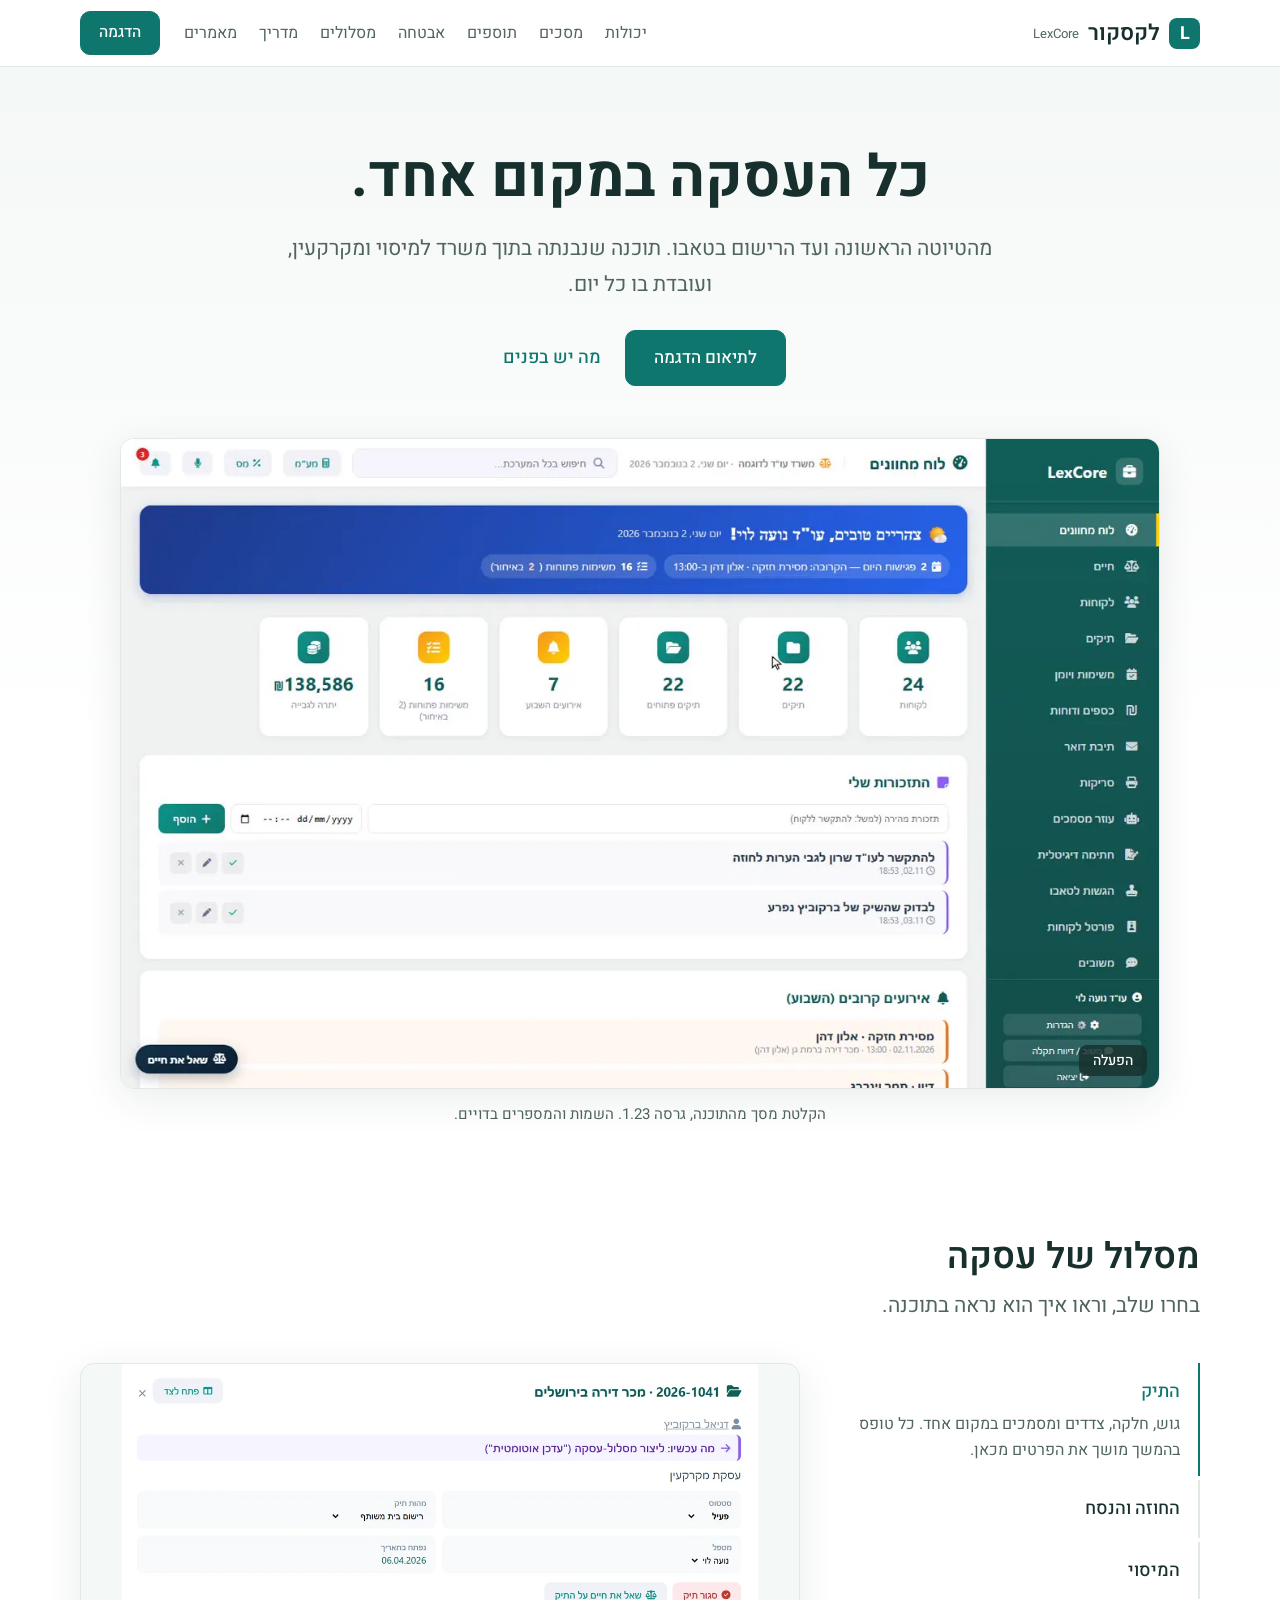
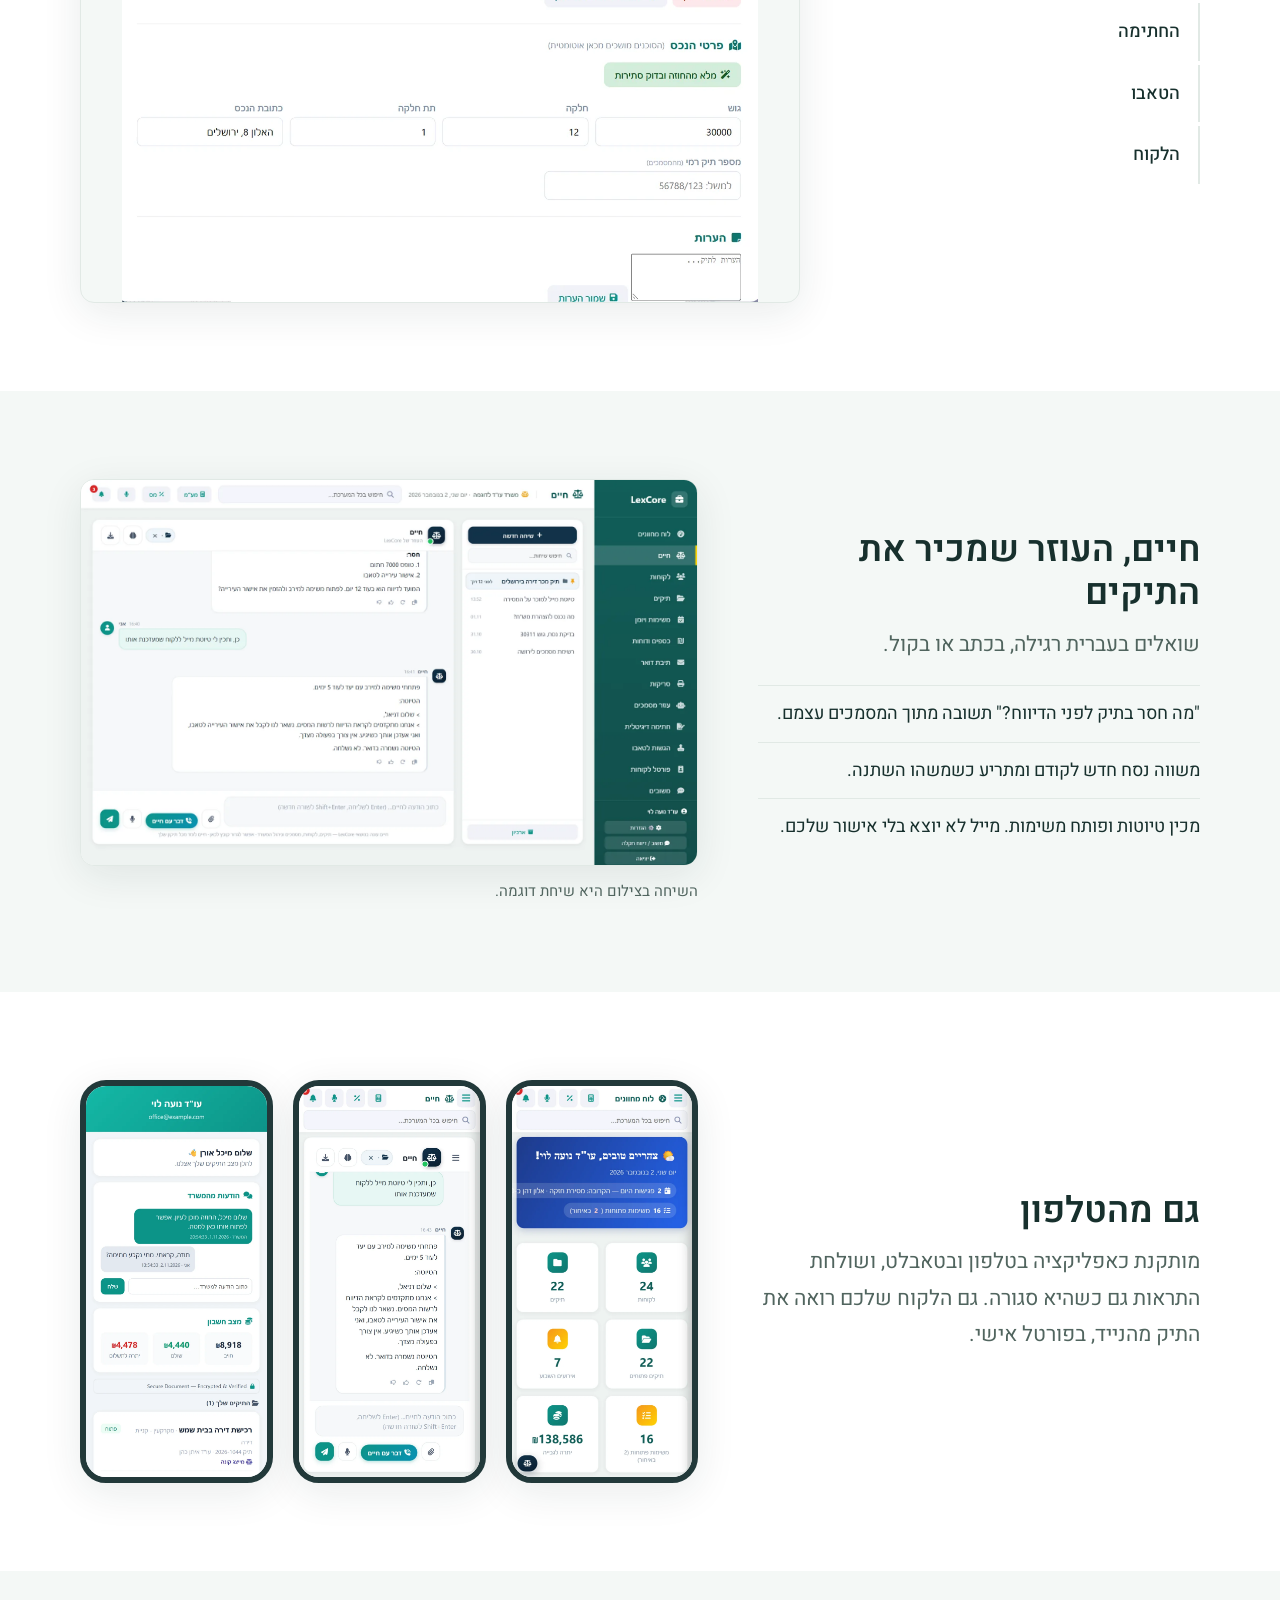
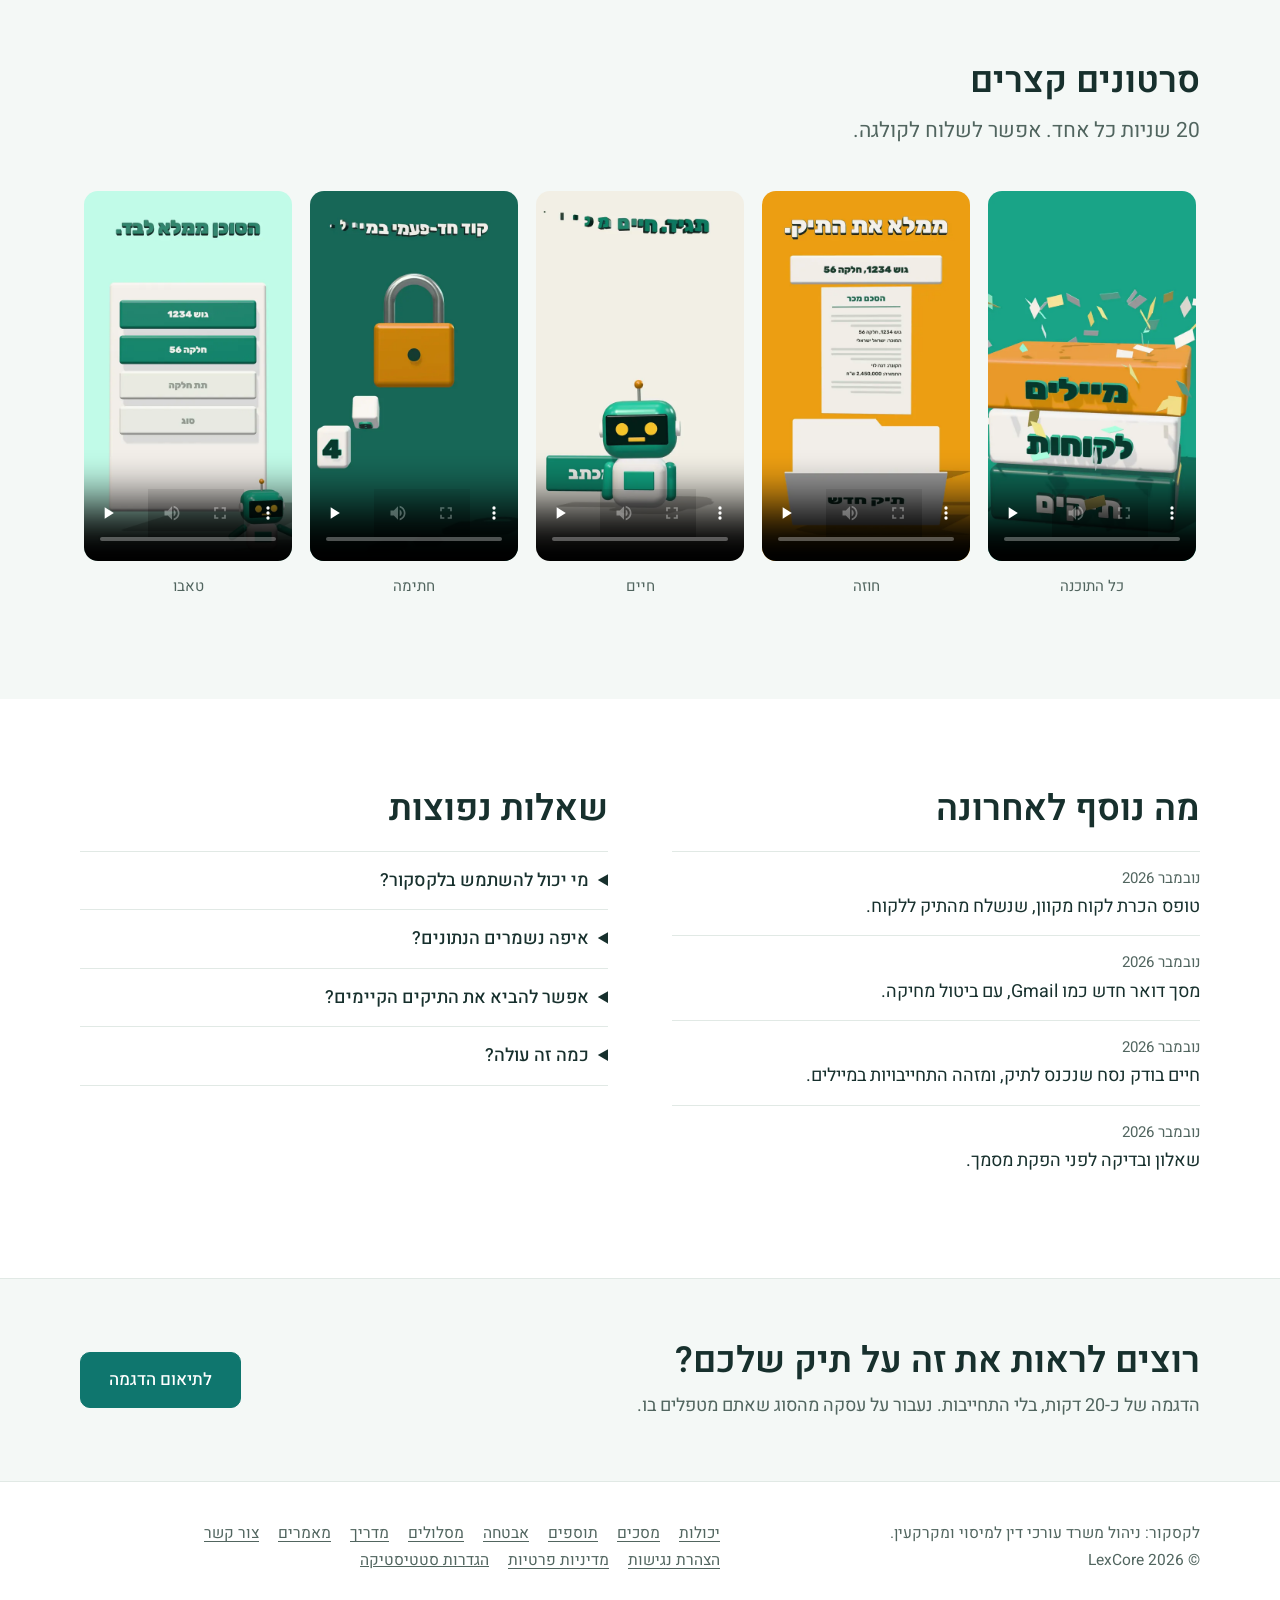
==== commit 80fb22dd: "Calm the site down and add accessibility and privacy pages Open gently with a light page, slow fades" ====
--- a/index.html
+++ b/index.html
@@ -16,101 +16,85 @@
 <meta property="og:image" content="https://f025954954-coder.github.io/lexcore-site/assets/og.jpg">
 <meta name="twitter:card" content="summary_large_image">
 <link rel="icon" href="data:image/svg+xml,%3Csvg xmlns='http://www.w3.org/2000/svg' viewBox='0 0 32 32'%3E%3Crect width='32' height='32' fill='%230f5a50'/%3E%3Cpath d='M20 7v15h-9' fill='none' stroke='%23fff' stroke-width='4'/%3E%3C/svg%3E">
+<script>document.documentElement.className="js"</script>
 <link rel="stylesheet" href="styles.css">
-<script type="application/ld+json">{"@context":"https://schema.org","@graph":[{"@type":"SoftwareApplication","name":"לקסקור","alternateName":"LexCore","applicationCategory":"BusinessApplication","operatingSystem":"Web","inLanguage":"he","url":"https://f025954954-coder.github.io/lexcore-site/","description":"תוכנה לניהול משרד עורכי דין למיסוי ומקרקעין."},{"@type":"FAQPage","mainEntity":[{"@type":"Question","name":"מי יכול להשתמש בלקסקור?","acceptedAnswer":{"@type":"Answer","text":"לקסקור נבנתה למשרדים שעוסקים במיסוי ומקרקעין. ניהול הלקוחות, התיקים, הדואר והכספים מתאים גם למשרדים אחרים, אבל רוב הכלים המיוחדים (נסח, טאבו, מש\"ח) נכתבו לעסקאות נדל\"ן."}},{"@type":"Question","name":"איפה נשמרים הנתונים?","acceptedAnswer":{"@type":"Answer","text":"בענן, בשרתים בפרנקפורט. המסמכים נפתחים בקישורים חתומים לזמן קצר, ורק מחשבים שאישרתם יכולים להיכנס למערכת."}},{"@type":"Question","name":"אפשר להביא את התיקים הקיימים?","acceptedAnswer":{"@type":"Answer","text":"כן. יש ייבוא לקוחות ותיקים ממבנה התיקיות של המשרד, ומסמכים אפשר להעלות בכמויות גדולות. אם אתם עובדים עם עודכנית, דברו איתנו על הייבוא משם."}},{"@type":"Question","name":"כמה זה עולה?","acceptedAnswer":{"@type":"Answer","text":"המחיר נקבע לפי גודל המשרד והמסלול, ואנחנו נותנים אותו אחרי שיחה קצרה."}}]}]}</script>
+<script type="application/ld+json">{"@context":"https://schema.org","@graph":[{"@type":"SoftwareApplication","name":"לקסקור","alternateName":"LexCore","applicationCategory":"BusinessApplication","operatingSystem":"Web","inLanguage":"he","url":"https://f025954954-coder.github.io/lexcore-site/","description":"תוכנה לניהול משרד עורכי דין למיסוי ומקרקעין."},{"@type":"FAQPage","mainEntity":[{"@type":"Question","name":"מי יכול להשתמש בלקסקור?","acceptedAnswer":{"@type":"Answer","text":"לקסקור נבנתה למשרדים שעוסקים במיסוי ומקרקעין. ניהול הלקוחות, התיקים, הדואר והכספים מתאים גם למשרדים אחרים, אבל רוב הכלים המיוחדים (נסח, טאבו, מש\"ח) נכתבו לעסקאות נדל\"ן."}},{"@type":"Question","name":"איפה נשמרים הנתונים?","acceptedAnswer":{"@type":"Answer","text":"בענן, בשרתים בפרנקפורט. המסמכים נפתחים בקישורים חתומים לזמן קצר, ורק מחשבים שאישרתם יכולים להיכנס למערכת."}},{"@type":"Question","name":"אפשר להביא את התיקים הקיימים?","acceptedAnswer":{"@type":"Answer","text":"כן. יש ייבוא לקוחות ותיקים ממבנה התיקיות של המשרד, ומסמכים אפשר להעלות בכמויות גדולות. אם אתם עובדים עם תוכנה אחרת, דברו איתנו על הייבוא ממנה."}},{"@type":"Question","name":"כמה זה עולה?","acceptedAnswer":{"@type":"Answer","text":"המחיר נקבע לפי גודל המשרד והמסלול, ואנחנו נותנים אותו אחרי שיחה קצרה."}}]}]}</script>
 </head>
 <body>
+<a class="skip" href="#main">דילוג לתוכן</a>
 <header class="top"><div class="wrap"><nav aria-label="ראשי">
 <a class="brand" href="index.html"><i aria-hidden="true">L</i>לקסקור<span>LexCore</span></a>
 <div class="links"><a href="features.html">יכולות</a><a href="screenshots.html">מסכים</a><a href="addins.html">תוספים</a><a href="security.html">אבטחה</a><a href="plans.html">מסלולים</a><a href="madrich.html">מדריך</a><a href="blog.html">מאמרים</a></div>
 <button class="menu-btn" type="button" aria-expanded="false">תפריט</button>
 <a class="btn" href="contact.html">הדגמה</a>
 </nav></div></header>
-<main>
+<main id="main">
 
-<div class="hero-dark"><div class="wrap">
-<h1>כל העסקה במסך אחד,<br><em>מהטיוטה ועד הטאבו.</em></h1>
-<p class="lead">לקסקור נבנתה בתוך משרד למיסוי ומקרקעין ועובדת בו כל יום: תיק, נסח, מועדים, חתימות, דואר וכספים.</p>
-<div class="actions"><a class="btn gold" href="contact.html">לתיאום הדגמה</a><a class="btn ghost" href="screenshots.html">לכל המסכים</a></div>
-<figure id="recording" class="hero-video"><div class="frame"><video src="assets/video/lexcore-recording.mp4" poster="assets/video/lexcore-recording.webp" autoplay muted loop playsinline preload="metadata" aria-label="הקלטת מסך של לקסקור"></video></div><figcaption>הקלטת מסך מהתוכנה, גרסה 1.23. השמות והמספרים בדויים.</figcaption></figure>
+<div class="hero"><div class="wrap center">
+<h1 class="rise">כל העסקה במקום אחד.</h1>
+<p class="lead rise d1">מהטיוטה הראשונה ועד הרישום בטאבו. תוכנה שנבנתה בתוך משרד למיסוי ומקרקעין, ועובדת בו כל יום.</p>
+<div class="actions rise d2"><a class="btn" href="contact.html">לתיאום הדגמה</a><a class="plain" href="features.html">מה יש בפנים</a></div>
+<figure class="hero-video rise d3"><div class="frame"><video id="heroVideo" src="assets/video/lexcore-recording.mp4" poster="assets/video/lexcore-recording.webp" muted loop playsinline preload="metadata" aria-label="הקלטת מסך של לקסקור: לוח מחוונים, תיק, שיחה עם חיים, דואר וחתימה על מסמך"></video><button class="vid-btn" id="heroToggle" type="button" hidden>השהיה</button></div><figcaption>הקלטת מסך מהתוכנה, גרסה 1.23. השמות והמספרים בדויים.</figcaption></figure>
 </div></div>
-<div class="tools"><div class="wrap"><span>עובדת עם</span><b>Word</b><b>Chrome</b><b>Gmail</b><b>ComSign</b><b>Morning</b><b>מקרקעין ברשת</b><b>רשות המסים</b></div></div>
 
 <section><div class="wrap">
-<h2>מסלול של עסקה</h2>
-<p class="lead" style="margin-top:14px">ככה נראה תיק מכר אצלנו במשרד, שלב אחרי שלב. כל התמונות הן צילומי מסך מהתוכנה עצמה.</p>
-<div class="step"><div class="step-text"><span class="no">1</span><h3>פותחים תיק, והנכס כבר בשדות שלו</h3><p>גוש, חלקה, תת-חלקה, צדדים, מטפל וסטטוס. אחרי ששומרים את פרטי הנכס, כל טופס ומסמך בהמשך מושכים אותם מהתיק. לקוח שכבר קיים במערכת מזוהה, וכפילויות אפשר למזג (ואם טעיתם, לבטל את המיזוג). טופס הכרת לקוח נשלח מהתיק למילוי מקוון.</p></div><div><figure><a class="frame" href="assets/screens/case-crop.webp"><img class="shot" src="assets/screens/case-crop.webp" alt="תיק פתוח, פרטי הנכס והצדדים" loading="lazy"></a></figure></div></div>
-<div class="step"><div class="step-text"><span class="no">2</span><h3>החוזה נכנס: נסח, מועדים, כסף</h3><p>הזמנת נסח ומסמכי בית משותף יוצאת מכפתור בתיק, וסוכן במחשב המשרד עוצר לפני התשלום. המערכת קוראת את החוזה ומציעה מועדי חובה. בדיקת נסח מול חוזה תופסת אי-התאמות, ומשכון על המוכר אפשר לחפש ברשם המשכונות לפי ת"ז.</p></div><div><figure><a class="frame" href="assets/screens/case-3-crop.webp"><img class="shot" src="assets/screens/case-3-crop.webp" alt="תיק פתוח, חיובים, טופס הכרת לקוח ומסמכים" loading="lazy"></a></figure></div></div>
-<div class="step"><div class="step-text"><span class="no">3</span><h3>מיסוי: מחשבון ליד היד וטופס שמתמלא</h3><p>מחשבון מס רכישה ומע"מ נמצאים בסרגל העליון של כל מסך. תוסף Chrome ממלא את ההצהרה המקוונת של רשות המסים מנתוני התיק, ואת מה שלא נמצא בתיק הוא משאיר לכם.</p></div><div><figure><a class="frame" href="assets/screens/tax-crop.webp"><img class="shot" src="assets/screens/tax-crop.webp" alt="מחשבון מס רכישה" loading="lazy"></a></figure></div></div>
-<div class="step"><div class="step-text"><span class="no">4</span><h3>חתימה: על המסך, בכרטיס חכם או מרחוק</h3><p>במסך החתימה אפשר לחתום באצבע או בעט, להוסיף חותמת ולשמור לתיק. ComSign חותם בכרטיס חכם וגם מפיק קובץ .signed לאתרי הממשלה. לקוח שלא מגיע למשרד מקבל קישור, מזדהה בקוד חד-פעמי וחותם מהטלפון, וה-PDF החתום חוזר לתיק.</p></div><div><figure><a class="frame" href="assets/screens/signature.webp"><img class="shot" src="assets/screens/signature.webp" alt="מסך חתימה דיגיטלית עם ייפוי כוח לדוגמה" loading="lazy"></a></figure></div></div>
-<div class="step"><div class="step-text"><span class="no">5</span><h3>טאבו: הערת אזהרה בלי להקליד שוב</h3><p>הבקשה לרישום הערת אזהרה נבנית מהתיק, והמערכת מראה מה חסר לפני שמתחילים. סוכן ההגשה ממלא את הטופס באתר מקרקעין ברשת ועוצר לפני התשלום ולפני ההגשה עצמה: את שתי ההחלטות האלה מקבל אדם.</p></div><div><figure><a class="frame" href="assets/screens/tabu.webp"><img class="shot" src="assets/screens/tabu.webp" alt="רשימת בקשות לרישום הערת אזהרה לפי סטטוס" loading="lazy"></a></figure></div></div>
-<div class="step"><div class="step-text"><span class="no">6</span><h3>והלקוח? רואה הכול בפורטל, במקום להתקשר</h3><p>כניסה בקישור אישי ובקוד למייל. הלקוח רואה את מצב החשבון ואת המסמכים שבחרתם לשתף, מעלה קבצים וכותב למשרד. אתם רואים מי נכנס ומתי.</p></div><div><figure><a class="frame" href="assets/screens/portal-client.webp"><img class="shot" src="assets/screens/portal-client.webp" alt="פורטל הלקוח כפי שהוא נראה ללקוח" loading="lazy"></a></figure></div></div>
+<div class="sec-head"><h2>מסלול של עסקה</h2><p class="lead">בחרו שלב, וראו איך הוא נראה בתוכנה.</p></div>
+<div class="show">
+<div class="show-list"><button type="button" class="show-item on" data-i="0" aria-pressed="true"><b>התיק</b><span>גוש, חלקה, צדדים ומסמכים במקום אחד. כל טופס בהמשך מושך את הפרטים מכאן.</span></button><button type="button" class="show-item" data-i="1" aria-pressed="false"><b>החוזה והנסח</b><span>את הנסח מזמינים מכפתור בתיק, והמערכת קוראת את החוזה ומציעה מועדי חובה.</span></button><button type="button" class="show-item" data-i="2" aria-pressed="false"><b>המיסוי</b><span>מחשבון מס רכישה בכל מסך, ותוסף Chrome שממלא את ההצהרה המקוונת.</span></button><button type="button" class="show-item" data-i="3" aria-pressed="false"><b>החתימה</b><span>על המסך, בכרטיס חכם, או מהטלפון של הלקוח עם קוד חד-פעמי.</span></button><button type="button" class="show-item" data-i="4" aria-pressed="false"><b>הטאבו</b><span>בקשה להערת אזהרה נבנית מהתיק, ועוצרת לאישור שלכם לפני תשלום והגשה.</span></button><button type="button" class="show-item" data-i="5" aria-pressed="false"><b>הלקוח</b><span>פורטל אישי: מצב החשבון, מסמכים שבחרתם לשתף והודעות למשרד.</span></button></div>
+<div class="show-view frame"><img class="on" src="assets/screens/case-crop.webp" alt="תיק פתוח עם פרטי הנכס"><img class="" src="assets/screens/case-3-crop.webp" alt="תיק פתוח עם חיובים, מסמכים וכפתורי הזמנת נסח" aria-hidden="true" loading="lazy"><img class="" src="assets/screens/tax-crop.webp" alt="מחשבון מס רכישה" aria-hidden="true" loading="lazy"><img class="" src="assets/screens/signature.webp" alt="מסך חתימה דיגיטלית עם ייפוי כוח לדוגמה" aria-hidden="true" loading="lazy"><img class="" src="assets/screens/tabu.webp" alt="רשימת בקשות לרישום הערת אזהרה לפי סטטוס" aria-hidden="true" loading="lazy"><img class="" src="assets/screens/portal-client.webp" alt="פורטל הלקוח כפי שהוא נראה ללקוח" aria-hidden="true" loading="lazy"></div>
+</div>
 </div></section>
 
-<section class="band"><div class="wrap band-grid">
+<section class="alt"><div class="wrap band-grid">
 <div>
 <h2>חיים, העוזר שמכיר את התיקים</h2>
-<p class="lead" style="margin-top:14px">שואלים אותו בעברית רגילה, בכתב או בקול. הוא קורא את מה שיש בתיק, מכין טיוטות ופותח משימות.</p>
-<ul>
+<p class="lead">שואלים בעברית רגילה, בכתב או בקול.</p>
+<ul class="clean">
 <li>"מה חסר בתיק לפני הדיווח?" תשובה מתוך המסמכים עצמם.</li>
 <li>משווה נסח חדש לקודם ומתריע כשמשהו השתנה.</li>
-<li>מזהה במייל הבטחה שנתתם ללקוח ומציע לפתוח עליה משימה.</li>
-<li>שולח ללקוח רשימת מסמכים לפי סוג התיק.</li>
-<li>מייל לא יוצא החוצה בלי אישור מפורש שלכם.</li>
+<li>מכין טיוטות ופותח משימות. מייל לא יוצא בלי אישור שלכם.</li>
 </ul>
 </div>
-<figure><a class="frame" href="assets/screens/ai.webp"><img class="shot" src="assets/screens/ai.webp" alt="צ׳אט עם חיים על תיק מכר" loading="lazy"></a><figcaption>השיחה בצילום היא שיחת דוגמה.</figcaption></figure>
+<figure><a class="frame" href="assets/screens/ai.webp"><img class="shot" src="assets/screens/ai.webp" alt="שיחה עם חיים על תיק מכר" loading="lazy"></a><figcaption>השיחה בצילום היא שיחת דוגמה.</figcaption></figure>
 </div></section>
 
-<section><div class="wrap">
-<h2>וגם ביום יום של המשרד</h2>
-<div class="trio">
-<figure><a class="frame" href="assets/screens/mail.webp"><img class="shot" src="assets/screens/mail.webp" alt="תיבת הדואר" loading="lazy"></a><figcaption>דואר כמו Gmail, עם תיוק לתיק בלחיצה.</figcaption></figure>
-<figure><a class="frame" href="assets/screens/agenda.webp"><img class="shot" src="assets/screens/agenda.webp" alt="משימות ויומן" loading="lazy"></a><figcaption>משימות ויומן לכל הצוות.</figcaption></figure>
-<figure><a class="frame" href="assets/screens/finance.webp"><img class="shot" src="assets/screens/finance.webp" alt="כספים ודוחות" loading="lazy"></a><figcaption>חיובים, קבלות ויתרות.</figcaption></figure>
+<section><div class="wrap band-grid phones-grid">
+<div>
+<h2>גם מהטלפון</h2>
+<p class="lead">מותקנת כאפליקציה בטלפון ובטאבלט, ושולחת התראות גם כשהיא סגורה. גם הלקוח שלכם רואה את התיק מהנייד, בפורטל אישי.</p>
 </div>
-<p style="margin-top:26px"><a href="features.html">לרשימת היכולות המלאה</a></p>
-</div></section>
-
-<section class="alt"><div class="wrap">
-<h2>סרטונים קצרים</h2>
-<p class="lead" style="margin-top:14px">חמישה סרטונים של 20 שניות, בפורמט סטורי. אפשר לשלוח אותם לקולגה.</p>
-<div class="stories"><figure><video src="assets/video/story-1.mp4" poster="assets/video/story-1.webp" controls preload="none" playsinline></video><figcaption>כל התוכנה</figcaption></figure><figure><video src="assets/video/story-2.mp4" poster="assets/video/story-2.webp" controls preload="none" playsinline></video><figcaption>חוזה</figcaption></figure><figure><video src="assets/video/story-3.mp4" poster="assets/video/story-3.webp" controls preload="none" playsinline></video><figcaption>חיים</figcaption></figure><figure><video src="assets/video/story-4.mp4" poster="assets/video/story-4.webp" controls preload="none" playsinline></video><figcaption>חתימה</figcaption></figure><figure><video src="assets/video/story-5.mp4" poster="assets/video/story-5.webp" controls preload="none" playsinline></video><figcaption>טאבו</figcaption></figure></div>
-</div></section>
-
-<section><div class="wrap">
-<h2>גם מהטלפון</h2>
-<p class="lead" style="margin-top:14px">לקסקור מותקנת כאפליקציה בטלפון ובטאבלט, ושולחת התראות גם כשהיא סגורה.</p>
 <div class="phones">
 <img src="assets/screens/m-dashboard.webp" alt="לוח מחוונים בטלפון" loading="lazy">
-<img src="assets/screens/m-cases.webp" alt="רשימת תיקים בטלפון" loading="lazy">
-<img src="assets/screens/m-ai.webp" alt="חיים בטלפון" loading="lazy">
+<img src="assets/screens/m-ai.webp" alt="שיחה עם חיים בטלפון" loading="lazy">
 <img src="assets/screens/m-portal.webp" alt="פורטל הלקוח בטלפון" loading="lazy">
 </div>
 </div></section>
 
-<section class="alt"><div class="narrow">
+<section class="alt"><div class="wrap">
+<div class="sec-head"><h2>סרטונים קצרים</h2><p class="lead">20 שניות כל אחד. אפשר לשלוח לקולגה.</p></div>
+<div class="stories" tabindex="0" role="region" aria-label="סרטונים קצרים, אפשר לגלול הצידה"><figure><video src="assets/video/story-1.mp4" poster="assets/video/story-1.webp" controls preload="none" playsinline></video><figcaption>כל התוכנה</figcaption></figure><figure><video src="assets/video/story-2.mp4" poster="assets/video/story-2.webp" controls preload="none" playsinline></video><figcaption>חוזה</figcaption></figure><figure><video src="assets/video/story-3.mp4" poster="assets/video/story-3.webp" controls preload="none" playsinline></video><figcaption>חיים</figcaption></figure><figure><video src="assets/video/story-4.mp4" poster="assets/video/story-4.webp" controls preload="none" playsinline></video><figcaption>חתימה</figcaption></figure><figure><video src="assets/video/story-5.mp4" poster="assets/video/story-5.webp" controls preload="none" playsinline></video><figcaption>טאבו</figcaption></figure></div>
+</div></section>
+
+<section><div class="wrap two-even">
+<div>
 <h2>מה נוסף לאחרונה</h2>
 <div class="log">
-<div><time datetime="2026-11-02">נובמבר 2026</time><span>טופס הכרת לקוח מקוון (איסור הלבנת הון), שנשלח מהתיק ללקוח וחוזר חתום.</span></div>
-<div><time datetime="2026-11-02">נובמבר 2026</time><span>מסך הדואר נבנה מחדש כמו Gmail: פתיחה מהירה, שרשורים, מחיקה לאשפה עם ביטול.</span></div>
-<div><time datetime="2026-11-02">נובמבר 2026</time><span>חותמות המשרד ובלאנק חדש על מכתבים. איתור כפילויות לקוחות עם מיזוג הפיך.</span></div>
-<div><time datetime="2026-11-01">נובמבר 2026</time><span>שאלון ובדיקה לפני הפקת מסמך, כדי שפרט חסר יתגלה לפני ההדפסה.</span></div>
-<div><time datetime="2026-11-01">נובמבר 2026</time><span>הפיכת מייל למשימה בלחיצה, ותיוק של כמה סריקות יחד.</span></div>
+<div><time datetime="2026-11-02">נובמבר 2026</time><span>טופס הכרת לקוח מקוון, שנשלח מהתיק ללקוח.</span></div>
+<div><time datetime="2026-11-02">נובמבר 2026</time><span>מסך דואר חדש כמו Gmail, עם ביטול מחיקה.</span></div>
 <div><time datetime="2026-11-01">נובמבר 2026</time><span>חיים בודק נסח שנכנס לתיק, ומזהה התחייבויות במיילים.</span></div>
-<div><time datetime="2026-10-29">אוקטובר 2026</time><span>שיחות מקבילות עם חיים, קבצים מצורפים, ושיחה שמקושרת לתיק.</span></div>
+<div><time datetime="2026-11-01">נובמבר 2026</time><span>שאלון ובדיקה לפני הפקת מסמך.</span></div>
 </div>
-</div></section>
-
-<section><div class="narrow">
-<h2>שאלות שעולות בשיחה הראשונה</h2>
-<div style="margin-top:22px"><details><summary>מי יכול להשתמש בלקסקור?</summary><p>לקסקור נבנתה למשרדים שעוסקים במיסוי ומקרקעין. ניהול הלקוחות, התיקים, הדואר והכספים מתאים גם למשרדים אחרים, אבל רוב הכלים המיוחדים (נסח, טאבו, מש"ח) נכתבו לעסקאות נדל"ן.</p></details><details><summary>איפה נשמרים הנתונים?</summary><p>בענן, בשרתים בפרנקפורט. המסמכים נפתחים בקישורים חתומים לזמן קצר, ורק מחשבים שאישרתם יכולים להיכנס למערכת.</p></details><details><summary>אפשר להביא את התיקים הקיימים?</summary><p>כן. יש ייבוא לקוחות ותיקים ממבנה התיקיות של המשרד, ומסמכים אפשר להעלות בכמויות גדולות. אם אתם עובדים עם עודכנית, דברו איתנו על הייבוא משם.</p></details><details><summary>כמה זה עולה?</summary><p>המחיר נקבע לפי גודל המשרד והמסלול, ואנחנו נותנים אותו אחרי שיחה קצרה.</p></details></div>
+</div>
+<div>
+<h2>שאלות נפוצות</h2>
+<div class="faq"><details><summary>מי יכול להשתמש בלקסקור?</summary><p>לקסקור נבנתה למשרדים שעוסקים במיסוי ומקרקעין. ניהול הלקוחות, התיקים, הדואר והכספים מתאים גם למשרדים אחרים, אבל רוב הכלים המיוחדים (נסח, טאבו, מש"ח) נכתבו לעסקאות נדל"ן.</p></details><details><summary>איפה נשמרים הנתונים?</summary><p>בענן, בשרתים בפרנקפורט. המסמכים נפתחים בקישורים חתומים לזמן קצר, ורק מחשבים שאישרתם יכולים להיכנס למערכת.</p></details><details><summary>אפשר להביא את התיקים הקיימים?</summary><p>כן. יש ייבוא לקוחות ותיקים ממבנה התיקיות של המשרד, ומסמכים אפשר להעלות בכמויות גדולות. אם אתם עובדים עם תוכנה אחרת, דברו איתנו על הייבוא ממנה.</p></details><details><summary>כמה זה עולה?</summary><p>המחיר נקבע לפי גודל המשרד והמסלול, ואנחנו נותנים אותו אחרי שיחה קצרה.</p></details></div>
+</div>
 </div></section>
 <section class="cta"><div class="wrap cta-in"><div><h2>רוצים לראות את זה על תיק שלכם?</h2><p>הדגמה של כ-20 דקות, בלי התחייבות. נעבור על עסקה מהסוג שאתם מטפלים בו.</p></div><a class="btn" href="contact.html">לתיאום הדגמה</a></div></section>
 </main>
 <footer class="foot"><div class="wrap foot-in">
 <div>לקסקור: ניהול משרד עורכי דין למיסוי ומקרקעין.<br>© 2026 LexCore</div>
-<div><a href="features.html">יכולות</a> <a href="screenshots.html">מסכים</a> <a href="addins.html">תוספים</a> <a href="security.html">אבטחה</a> <a href="plans.html">מסלולים</a> <a href="madrich.html">מדריך</a> <a href="blog.html">מאמרים</a> <a href="contact.html">צור קשר</a></div>
+<nav aria-label="תחתון"><a href="features.html">יכולות</a> <a href="screenshots.html">מסכים</a> <a href="addins.html">תוספים</a> <a href="security.html">אבטחה</a> <a href="plans.html">מסלולים</a> <a href="madrich.html">מדריך</a> <a href="blog.html">מאמרים</a> <a href="contact.html">צור קשר</a> <a href="accessibility.html">הצהרת נגישות</a> <a href="privacy.html">מדיניות פרטיות</a> <button type="button" class="link-btn" data-consent-open>הגדרות סטטיסטיקה</button></nav>
 </div></footer>
 <script src="app.js"></script>
 </body>
--- a/styles.css
+++ b/styles.css
@@ -1,198 +1,216 @@
-@import url('https://fonts.googleapis.com/css2?family=Heebo:wght@400;500;600;700&family=Rubik:wght@500;700;800;900&display=swap');
+@font-face { font-family: 'Heebo'; src: url('assets/fonts/heebo-hebrew.woff2') format('woff2'); font-weight: 400 700; font-display: swap; unicode-range: U+0307-0308, U+0590-05FF, U+200C-2010, U+20AA, U+25CC, U+FB1D-FB4F; }
+@font-face { font-family: 'Heebo'; src: url('assets/fonts/heebo-latin.woff2') format('woff2'); font-weight: 400 700; font-display: swap; unicode-range: U+0000-00FF, U+0131, U+0152-0153, U+02BB-02BC, U+02C6, U+02DA, U+02DC, U+2000-206F, U+20AC, U+2122; }
 
 :root {
   --white: #fff;
-  --alt: #f1f7f5;
-  --ink: #10272b;
-  --soft: #4f666c;
-  --line: #dbe6e3;
-  --teal: #0d9488;
-  --teal-dark: #0f766e;
-  --deep: #0b2e2f;
-  --gold: #e8a630;
-  --gold-dark: #c9861a;
-  --head: 'Rubik', 'Segoe UI', Arial, sans-serif;
+  --tint: #f4f8f6;
+  --ink: #17302d;
+  --soft: #51655f;
+  --line: #e1e9e5;
+  --teal: #0f766e;
+  --teal-dark: #0b5f58;
   --sans: 'Heebo', 'Segoe UI', Arial, sans-serif;
-  --width: 1200px;
-  --shadow: 0 18px 50px rgba(11, 46, 47, .16);
+  --width: 1120px;
+  --shadow: 0 10px 40px rgba(23, 48, 45, .09);
+  --ease: cubic-bezier(.22, .61, .36, 1);
 }
 
 * { box-sizing: border-box; }
 html { scroll-behavior: smooth; -webkit-text-size-adjust: 100%; }
-body { margin: 0; background: var(--white); color: var(--ink); font: 400 18px/1.7 var(--sans); }
+body { margin: 0; background: var(--white); color: var(--ink); font: 400 18px/1.75 var(--sans); -webkit-font-smoothing: antialiased; }
 img, video { display: block; max-width: 100%; height: auto; }
-a { color: var(--teal-dark); text-underline-offset: 3px; }
-a:hover { color: var(--gold-dark); }
-h1, h2, h3 { font-family: var(--head); font-weight: 800; line-height: 1.16; margin: 0; color: var(--ink); }
-h1 { font-size: clamp(36px, 5.6vw, 68px); font-weight: 900; }
-h2 { font-size: clamp(29px, 3.5vw, 44px); }
-h3 { font-size: 26px; font-weight: 700; }
+a { color: var(--teal); text-underline-offset: 3px; }
+a:hover { color: var(--teal-dark); }
+h1, h2, h3 { font-family: var(--sans); font-weight: 600; line-height: 1.2; margin: 0; color: var(--ink); }
+h1 { font-size: clamp(36px, 5vw, 58px); font-weight: 700; }
+h2 { font-size: clamp(27px, 3vw, 36px); }
+h3 { font-size: 23px; }
 p { margin: 0 0 1em; }
 .wrap { width: min(100% - 40px, var(--width)); margin-inline: auto; }
-.narrow { width: min(100% - 40px, 780px); margin-inline: auto; }
-.lead { font-size: clamp(19px, 2vw, 23px); color: var(--soft); max-width: 40em; }
+.narrow { width: min(100% - 40px, 740px); margin-inline: auto; }
+.center { text-align: center; }
+.lead { font-size: clamp(18px, 1.8vw, 21px); color: var(--soft); max-width: 36em; }
 .muted { color: var(--soft); }
 .small { font-size: 15px; }
+.skip { position: absolute; inset-inline-start: 12px; top: -60px; background: var(--ink); color: #fff; padding: 8px 16px; border-radius: 8px; z-index: 50; }
+.skip:focus { top: 10px; color: #fff; }
 
 /* header */
-.top { background: rgba(255, 255, 255, .96); border-bottom: 1px solid var(--line); position: sticky; top: 0; z-index: 20; }
-.top nav { display: flex; align-items: center; gap: 26px; min-height: 70px; }
-.brand { display: flex; align-items: center; gap: 9px; font: 800 25px var(--head); color: var(--ink); text-decoration: none; margin-inline-end: auto; }
-.brand i { display: grid; place-items: center; width: 36px; height: 36px; border-radius: 9px; background: var(--teal); color: #fff; font: 800 21px var(--head); }
-.brand span { font: 500 13px var(--sans); color: var(--soft); }
-.links a { color: var(--ink); text-decoration: none; font-size: 16.5px; font-weight: 500; }
+.top { background: rgba(255, 255, 255, .97); border-bottom: 1px solid var(--line); position: sticky; top: 0; z-index: 20; }
+.top nav { display: flex; align-items: center; gap: 24px; min-height: 66px; }
+.brand { display: flex; align-items: center; gap: 9px; font: 600 22px var(--sans); color: var(--ink); text-decoration: none; margin-inline-end: auto; }
+.brand i { display: grid; place-items: center; width: 31px; height: 31px; border-radius: 8px; background: var(--teal); color: #fff; font: 700 18px var(--sans); }
+.brand:hover { color: var(--ink); }
+.brand span { font: 400 13px var(--sans); color: var(--soft); }
+.links a { color: var(--soft); text-decoration: none; font-size: 16px; transition: color .25s; }
 .links a:hover, .links a[aria-current] { color: var(--teal); }
-.menu-btn { display: none; background: none; border: 1px solid var(--line); border-radius: 8px; padding: 6px 12px; font: 600 15px var(--sans); color: var(--ink); cursor: pointer; }
-.btn { display: inline-block; background: var(--teal); color: #fff; padding: 13px 26px; text-decoration: none; font-weight: 700; border: 2px solid var(--teal); border-radius: 10px; cursor: pointer; font-family: var(--sans); font-size: 17.5px; transition: background .15s, border-color .15s; }
+.menu-btn { display: none; background: none; border: 1px solid var(--line); border-radius: 8px; padding: 5px 12px; font: 500 15px var(--sans); color: var(--ink); cursor: pointer; }
+.btn { display: inline-block; background: var(--teal); color: #fff; padding: 12px 28px; text-decoration: none; font-weight: 500; border: 1px solid var(--teal); border-radius: 10px; cursor: pointer; font-family: var(--sans); font-size: 17px; transition: background .3s var(--ease); }
 .btn:hover { background: var(--teal-dark); border-color: var(--teal-dark); color: #fff; }
-.btn.line { background: transparent; color: var(--teal-dark); }
-.btn.line:hover { background: var(--teal); color: #fff; }
-.btn.gold { background: var(--gold); border-color: var(--gold); color: #1d1503; }
-.btn.gold:hover { background: #f4b850; border-color: #f4b850; color: #1d1503; }
-.btn.ghost { background: transparent; border-color: rgba(255, 255, 255, .55); color: #fff; }
-.btn.ghost:hover { background: rgba(255, 255, 255, .12); border-color: #fff; color: #fff; }
-.top .btn { padding: 8px 18px; font-size: 16px; }
+.btn.line { background: transparent; color: var(--teal); }
+.btn.line:hover { background: var(--tint); color: var(--teal-dark); border-color: var(--teal); }
+.plain { font-weight: 500; text-decoration: none; padding: 12px 8px; }
+.plain:hover { text-decoration: underline; }
+.top .btn { padding: 7px 18px; font-size: 15.5px; }
+.link-btn { background: none; border: 0; padding: 0; color: var(--teal); font: inherit; text-decoration: underline; cursor: pointer; }
 
 /* screens */
-.frame { display: block; border-radius: 12px; overflow: hidden; background: var(--white); box-shadow: var(--shadow); border: 1px solid var(--line); }
+.frame { display: block; border-radius: 14px; overflow: hidden; background: var(--white); box-shadow: var(--shadow); border: 1px solid var(--line); }
 .shot { width: 100%; }
 figure { margin: 0; }
-figcaption { font-size: 15px; color: var(--soft); margin-top: 11px; }
+figcaption { font-size: 15px; color: var(--soft); margin-top: 12px; }
 
 /* hero */
-.hero-dark { background: var(--deep); color: #dbe9e6; padding: 72px 0 34px; }
-.hero-dark h1 { color: #fff; }
-.hero-dark h1 em { font-style: normal; color: var(--gold); }
-.hero-dark .lead { color: #c5d8d4; margin: 22px 0 30px; }
-.hero-video { margin-top: 48px; }
-.hero-video figcaption { color: #b6ccc7; }
-.hero-video .frame { border: 0; box-shadow: 0 28px 70px rgba(0, 0, 0, .4); }
+.hero { padding: 76px 0 20px; background: linear-gradient(var(--tint), var(--white) 62%); }
+.hero .lead { margin: 18px auto 26px; }
+.actions { display: flex; flex-wrap: wrap; gap: 10px 16px; align-items: center; justify-content: center; }
+.hero-video { margin: 52px auto 0; max-width: 1040px; }
+.hero-video .frame { position: relative; }
 .hero-video video { width: 100%; }
-.hero { padding: 62px 0 0; }
-.hero .lead { margin: 20px 0 10px; }
-.actions { display: flex; flex-wrap: wrap; gap: 12px; align-items: center; }
-
-.tools { padding: 28px 0 0; }
-.tools .wrap { display: flex; flex-wrap: wrap; gap: 10px 30px; align-items: center; justify-content: center; color: var(--soft); border-bottom: 1px solid var(--line); padding-bottom: 26px; }
-.tools b { color: var(--ink); font-weight: 600; }
-
-section { padding: 80px 0; }
-.alt { background: var(--alt); }
-.rule { border-top: 1px solid var(--line); }
-
-/* deal path */
-.step { display: grid; grid-template-columns: 4fr 8fr; gap: 56px; padding: 52px 0; align-items: center; }
-.step:nth-of-type(even) { grid-template-columns: 8fr 4fr; }
-.step:nth-of-type(even) .step-text { order: 2; }
-.step .no { display: grid; place-items: center; width: 42px; height: 42px; border-radius: 50%; background: var(--teal); color: #fff; font: 800 19px var(--head); margin-bottom: 14px; }
-.step h3 { margin-bottom: 12px; }
-.step p { color: var(--soft); }
-.step p:last-child { margin-bottom: 0; }
-
-/* dark band */
-.band { background: var(--deep); color: #dbe9e6; }
-.band h2, .band h3 { color: #fff; }
-.band a { color: var(--gold); }
-.band .lead, .band .muted, .band figcaption { color: #b6ccc7; }
-.band .frame { border: 0; }
-.band-grid { display: grid; grid-template-columns: 5fr 7fr; gap: 56px; align-items: center; }
-.band ul { padding: 0; margin: 22px 0 0; list-style: none; }
-.band li { padding: 12px 0; border-top: 1px solid #27504f; }
-
-.trio { display: grid; grid-template-columns: repeat(3, 1fr); gap: 26px; margin-top: 34px; }
+.vid-btn { position: absolute; bottom: 12px; inset-inline-start: 12px; background: rgba(23, 48, 45, .82); color: #fff; border: 0; border-radius: 8px; padding: 5px 14px; font: 500 14px var(--sans); cursor: pointer; }
+
+section { padding: 88px 0; }
+.alt { background: var(--tint); }
+.sec-head { margin-bottom: 38px; }
+.sec-head .lead { margin: 10px 0 0; }
+
+/* showcase */
+.show { display: grid; grid-template-columns: 4fr 8fr; gap: 40px; align-items: start; }
+.show-list { display: grid; gap: 4px; }
+.show-item { display: block; width: 100%; text-align: start; background: none; border: 0; border-inline-start: 2px solid var(--line); padding: 13px 18px; font: inherit; color: var(--ink); cursor: pointer; transition: border-color .4s var(--ease), background .4s var(--ease); }
+.show-item b { display: block; font-weight: 500; font-size: 18px; }
+.show-item span { display: block; color: var(--soft); font-size: 16px; line-height: 1.6; max-height: 0; overflow: hidden; opacity: 0; transition: max-height .5s var(--ease), opacity .5s var(--ease), margin .5s var(--ease); }
+.show-item:hover { background: var(--tint); }
+.show-item.on { border-color: var(--teal); }
+.show-item.on b { color: var(--teal); }
+.show-item.on span { max-height: 140px; opacity: 1; margin-top: 5px; }
+.show-view { position: relative; aspect-ratio: 4 / 3; background: var(--tint); }
+.show-view img { position: absolute; inset: 0; width: 100%; height: 100%; object-fit: contain; opacity: 0; transition: opacity .7s var(--ease); }
+.show-view img.on { opacity: 1; }
+
+.band-grid { display: grid; grid-template-columns: 5fr 7fr; gap: 60px; align-items: center; }
+.band-grid .lead { margin-top: 12px; }
+.clean { padding: 0; margin: 22px 0 0; list-style: none; }
+.clean li { padding: 12px 0; border-top: 1px solid var(--line); }
 
 /* stories */
-.stories { display: grid; grid-auto-flow: column; grid-auto-columns: minmax(205px, 1fr); gap: 18px; overflow-x: auto; padding: 4px 4px 14px; margin-top: 30px; scroll-snap-type: x proximity; }
+.stories { display: grid; grid-auto-flow: column; grid-auto-columns: minmax(180px, 1fr); gap: 18px; overflow-x: auto; padding: 4px 4px 12px; scroll-snap-type: x proximity; }
 .stories figure { scroll-snap-align: start; }
-.stories video { width: 100%; aspect-ratio: 9 / 16; object-fit: cover; background: #0f6f66; border-radius: 16px; }
-.stories figcaption { text-align: center; font-weight: 600; color: var(--ink); }
+.stories video { width: 100%; aspect-ratio: 9 / 16; object-fit: cover; background: #dfeae6; border-radius: 14px; }
+.stories figcaption { text-align: center; }
 
 /* phones */
-.phones { display: grid; grid-template-columns: repeat(4, 1fr); gap: 24px; margin-top: 34px; }
-.phones img { border: 8px solid #12282b; border-radius: 30px; box-shadow: var(--shadow); }
-
-/* changelog */
-.log { margin-top: 26px; }
-.log div { display: grid; grid-template-columns: 150px 1fr; gap: 20px; padding: 15px 0; border-top: 1px solid var(--line); }
-.log time { color: var(--teal-dark); font-size: 16px; font-weight: 600; }
+.phones { display: grid; grid-template-columns: repeat(3, 1fr); gap: 20px; }
+.phones img { border: 6px solid #22393a; border-radius: 26px; box-shadow: var(--shadow); }
+
+/* log + faq */
+.two-even { display: grid; grid-template-columns: 1fr 1fr; gap: 64px; align-items: start; }
+.log, .faq { margin-top: 20px; }
+.log div { padding: 13px 0; border-top: 1px solid var(--line); }
+.log time { display: block; color: var(--soft); font-size: 15px; }
 
 /* features */
-.group { display: grid; grid-template-columns: 3fr 9fr; gap: 40px; padding: 42px 0; border-top: 1px solid var(--line); }
-.group dl { margin: 0; display: grid; grid-template-columns: 1fr 1fr; gap: 26px 42px; }
-.group dt { font-weight: 700; margin-bottom: 3px; }
-.group dd { margin: 0; color: var(--soft); font-size: 17px; }
+.page-head { padding: 72px 0 8px; background: linear-gradient(var(--tint), var(--white)); }
+.page-head .lead { margin: 14px 0 0; }
+.group { display: grid; grid-template-columns: 3fr 9fr; gap: 40px; padding: 40px 0; border-top: 1px solid var(--line); }
+.group h2 { font-size: 25px; }
+.group dl { margin: 0; display: grid; grid-template-columns: 1fr 1fr; gap: 24px 42px; }
+.group dt { font-weight: 500; }
+.group dd { margin: 0; color: var(--soft); font-size: 16.5px; }
 
 /* gallery */
-.gallery { display: grid; grid-template-columns: 1fr 1fr; gap: 46px 34px; margin-top: 34px; }
+.gallery { display: grid; grid-template-columns: 1fr 1fr; gap: 46px 34px; margin-top: 30px; }
 .gallery figure.wide { grid-column: 1 / -1; }
 
 .two { display: grid; grid-template-columns: 1fr 1fr; gap: 50px; align-items: start; }
 .addin { display: grid; grid-template-columns: 7fr 4fr; gap: 50px; padding: 50px 0; border-top: 1px solid var(--line); align-items: start; }
 
 /* plans */
-.plans { display: grid; grid-template-columns: repeat(3, 1fr); gap: 22px; margin-top: 36px; }
+.plans { display: grid; grid-template-columns: repeat(3, 1fr); gap: 20px; margin-top: 36px; }
 .plan { padding: 30px; background: var(--white); border: 1px solid var(--line); border-radius: 14px; }
-.plan:nth-child(2) { border: 2px solid var(--teal); box-shadow: var(--shadow); }
+.plan:nth-child(2) { border-color: var(--teal); box-shadow: var(--shadow); }
 .plan ul { padding-inline-start: 19px; margin: 16px 0 24px; }
-.plan li { margin-bottom: 7px; }
+.plan li { margin-bottom: 6px; }
 
 /* prose */
-.prose h1 { font-size: clamp(34px, 5vw, 52px); margin-bottom: 20px; }
-.prose h2 { font-size: 30px; margin: 44px 0 12px; }
-.prose h3 { margin: 28px 0 8px; font-size: 23px; }
+.prose h1 { font-size: clamp(32px, 4.4vw, 46px); margin-bottom: 18px; }
+.prose h2 { font-size: 26px; margin: 42px 0 10px; }
+.prose h3 { margin: 26px 0 8px; font-size: 21px; }
 .prose ul, .prose ol { padding-inline-start: 22px; }
 .prose li { margin-bottom: 8px; }
+.prose li b { font-weight: 500; }
 .prose figure { margin: 24px 0; }
 .toc { columns: 2; padding: 0; list-style: none; margin: 22px 0; }
 .toc li { margin-bottom: 7px; }
-.posts article { padding: 28px 0; border-top: 1px solid var(--line); }
-.posts h2 { font-size: 28px; margin-bottom: 8px; }
+.posts article { padding: 26px 0; border-top: 1px solid var(--line); }
+.posts h2 { font-size: 25px; margin-bottom: 6px; }
 .posts a { text-decoration: none; color: var(--ink); }
 .posts a:hover { color: var(--teal); }
 
 /* faq */
-details { border-top: 1px solid var(--line); padding: 14px 0; }
+details { border-top: 1px solid var(--line); padding: 13px 0; }
 details:last-child { border-bottom: 1px solid var(--line); }
-summary { cursor: pointer; font-weight: 700; }
-details p { margin: 10px 0 2px; color: var(--soft); }
+summary { cursor: pointer; font-weight: 500; }
+details p { margin: 8px 0 2px; color: var(--soft); }
 
 /* form */
-.form { background: var(--alt); border: 1px solid var(--line); border-radius: 14px; padding: 30px; }
-label { display: block; font-weight: 600; margin-bottom: 15px; }
-input, select, textarea { display: block; width: 100%; margin-top: 5px; padding: 11px 12px; font: 400 17px var(--sans); border: 1px solid #b7c9c5; border-radius: 8px; background: #fff; color: var(--ink); }
-input:focus, select:focus, textarea:focus, summary:focus-visible, a:focus-visible, button:focus-visible { outline: 2px solid var(--gold-dark); outline-offset: 2px; }
+.form { background: var(--tint); border: 1px solid var(--line); border-radius: 14px; padding: 30px; }
+label { display: block; font-weight: 500; margin-bottom: 15px; }
+input, select, textarea { display: block; width: 100%; margin-top: 5px; padding: 11px 12px; font: 400 17px var(--sans); border: 1px solid #a9bbb5; border-radius: 8px; background: #fff; color: var(--ink); }
+input:focus-visible, select:focus-visible, textarea:focus-visible, summary:focus-visible, a:focus-visible, button:focus-visible { outline: 3px solid #b5650d; outline-offset: 2px; }
 textarea { min-height: 110px; }
 .hp { position: absolute; inset-inline-start: -9999px; }
+.form-note { font-size: 15px; color: var(--soft); margin: 2px 0 16px; line-height: 1.6; }
 
 /* cta and footer */
-.cta { background: var(--teal-dark); padding: 54px 0; }
-.cta h2 { color: #fff; }
+.cta { background: var(--tint); padding: 60px 0; border-top: 1px solid var(--line); }
 .cta-in { display: flex; justify-content: space-between; align-items: center; gap: 30px; flex-wrap: wrap; }
-.cta p { margin: 8px 0 0; color: #d6ece8; }
-.cta .btn { background: var(--gold); border-color: var(--gold); color: #1d1503; }
-.foot { padding: 40px 0; font-size: 16px; color: #b6ccc7; background: var(--deep); }
-.foot-in { display: flex; justify-content: space-between; gap: 30px; flex-wrap: wrap; }
-.foot a { color: #dbe9e6; margin-inline-end: 16px; }
+.cta p { margin: 8px 0 0; color: var(--soft); }
+.foot { padding: 38px 0; font-size: 15.5px; color: var(--soft); border-top: 1px solid var(--line); }
+.foot-in { display: flex; justify-content: space-between; gap: 26px; flex-wrap: wrap; }
+.foot nav { max-width: 640px; }
+.foot a, .foot .link-btn { color: var(--soft); margin-inline-end: 15px; display: inline-block; }
+
+/* consent */
+.consent { position: fixed; bottom: 18px; inset-inline-end: 18px; width: min(100% - 36px, 400px); background: var(--white); border: 1px solid var(--line); border-radius: 14px; box-shadow: var(--shadow); padding: 18px 20px; z-index: 40; font-size: 15.5px; line-height: 1.6; animation: soft-in .9s var(--ease) both; }
+.consent p { margin: 0 0 12px; }
+.consent-actions { display: grid; grid-template-columns: 1fr 1fr; gap: 8px; }
+.consent .btn { padding: 8px 10px; font-size: 15.5px; background: var(--white); color: var(--teal); border-color: var(--teal); }
+.consent .btn:hover { background: var(--tint); color: var(--teal-dark); }
+
+/* gentle opening */
+@keyframes soft-in { from { opacity: 0; transform: translateY(10px); } to { opacity: 1; transform: none; } }
+.js .rise { animation: soft-in 1.1s var(--ease) both; }
+.js .d1 { animation-delay: .18s; }
+.js .d2 { animation-delay: .36s; }
+.js .d3 { animation-delay: .6s; animation-duration: 1.5s; }
+.js .reveal { opacity: 0; transform: translateY(14px); transition: opacity 1s var(--ease), transform 1s var(--ease); }
+.js .reveal.in { opacity: 1; transform: none; }
 
 @media (min-width: 901px) { .links { display: flex; gap: 22px; } }
 @media (max-width: 900px) {
+  body { font-size: 17px; }
   .menu-btn { display: block; }
-  .top nav { flex-wrap: wrap; padding: 10px 0; gap: 10px 14px; }
+  .top nav { flex-wrap: wrap; padding: 10px 0; gap: 10px 12px; }
   .links { display: none; width: 100%; order: 3; flex-direction: column; gap: 10px; padding-bottom: 8px; }
   .top.open .links { display: flex; }
-  .step, .step:nth-of-type(even), .band-grid, .group, .two, .addin { grid-template-columns: 1fr; gap: 22px; }
-  .step:nth-of-type(even) .step-text { order: 0; }
-  .step { padding: 34px 0; }
-  .group dl, .gallery, .trio { grid-template-columns: 1fr; }
+  .brand span { display: none; }
+  .show, .band-grid, .group, .two, .two-even, .addin { grid-template-columns: 1fr; gap: 26px; }
+  .show-list { gap: 2px; }
+  .group dl, .gallery { grid-template-columns: 1fr; }
   .plans { grid-template-columns: 1fr; }
-  .phones { grid-template-columns: repeat(2, 1fr); gap: 14px; }
-  .phones img { border-width: 5px; border-radius: 20px; }
-  .log div { grid-template-columns: 1fr; gap: 2px; }
   .toc { columns: 1; }
-  section { padding: 56px 0; }
-  .hero-dark { padding-top: 44px; }
-  .hero-video { margin-top: 32px; }
-  .brand span { display: none; }
-  .hero { padding-top: 38px; }
+  section { padding: 60px 0; }
+  .hero { padding-top: 48px; }
+  .hero-video { margin-top: 36px; }
+  .page-head { padding-top: 44px; }
+  .phones { gap: 10px; }
+  .phones img { border-width: 4px; border-radius: 16px; }
 }
-@media (prefers-reduced-motion: reduce) { html { scroll-behavior: auto; } }
+@media (prefers-reduced-motion: reduce) {
+  html { scroll-behavior: auto; }
+  .js .rise, .consent { animation: none; }
+  .js .reveal { opacity: 1; transform: none; transition: none; }
+  .show-view img, .show-item, .show-item span { transition: none; }
+}
+@media print { .js .reveal { opacity: 1; transform: none; } .consent, .top { display: none; } }
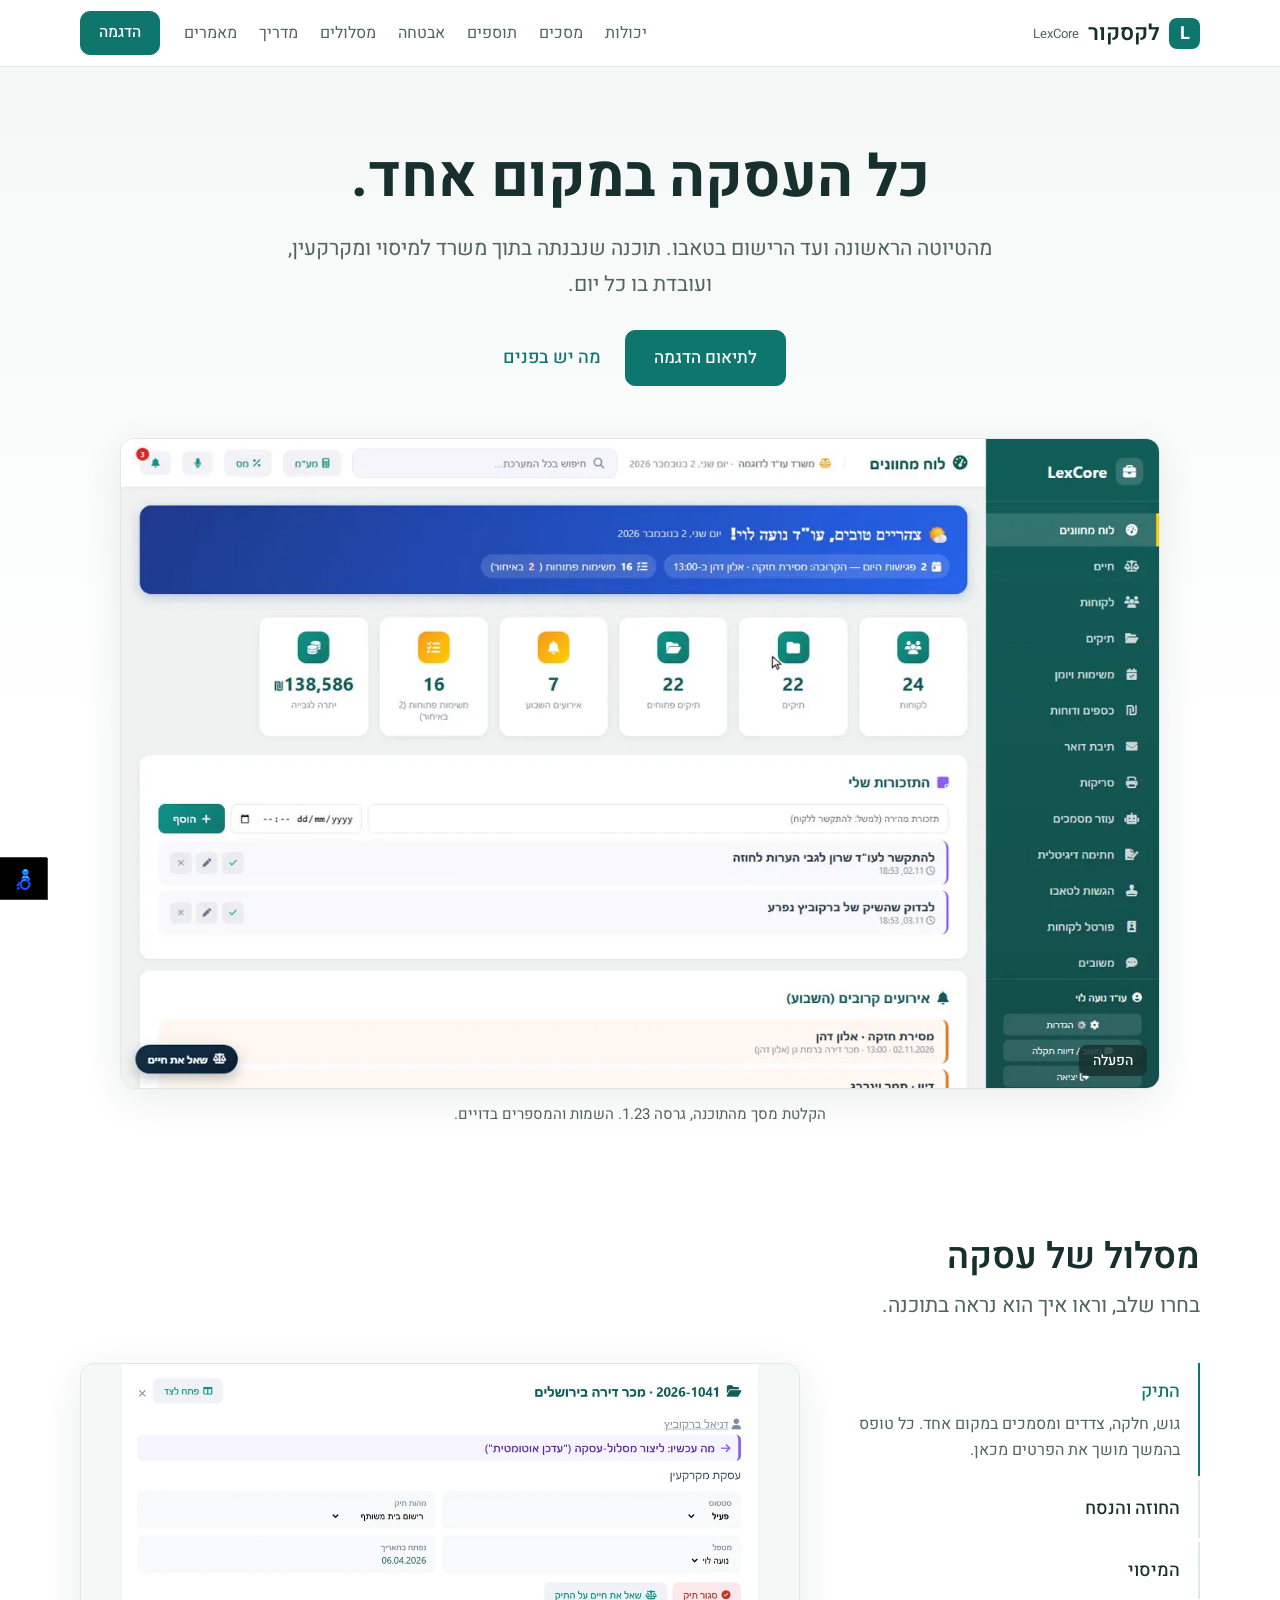
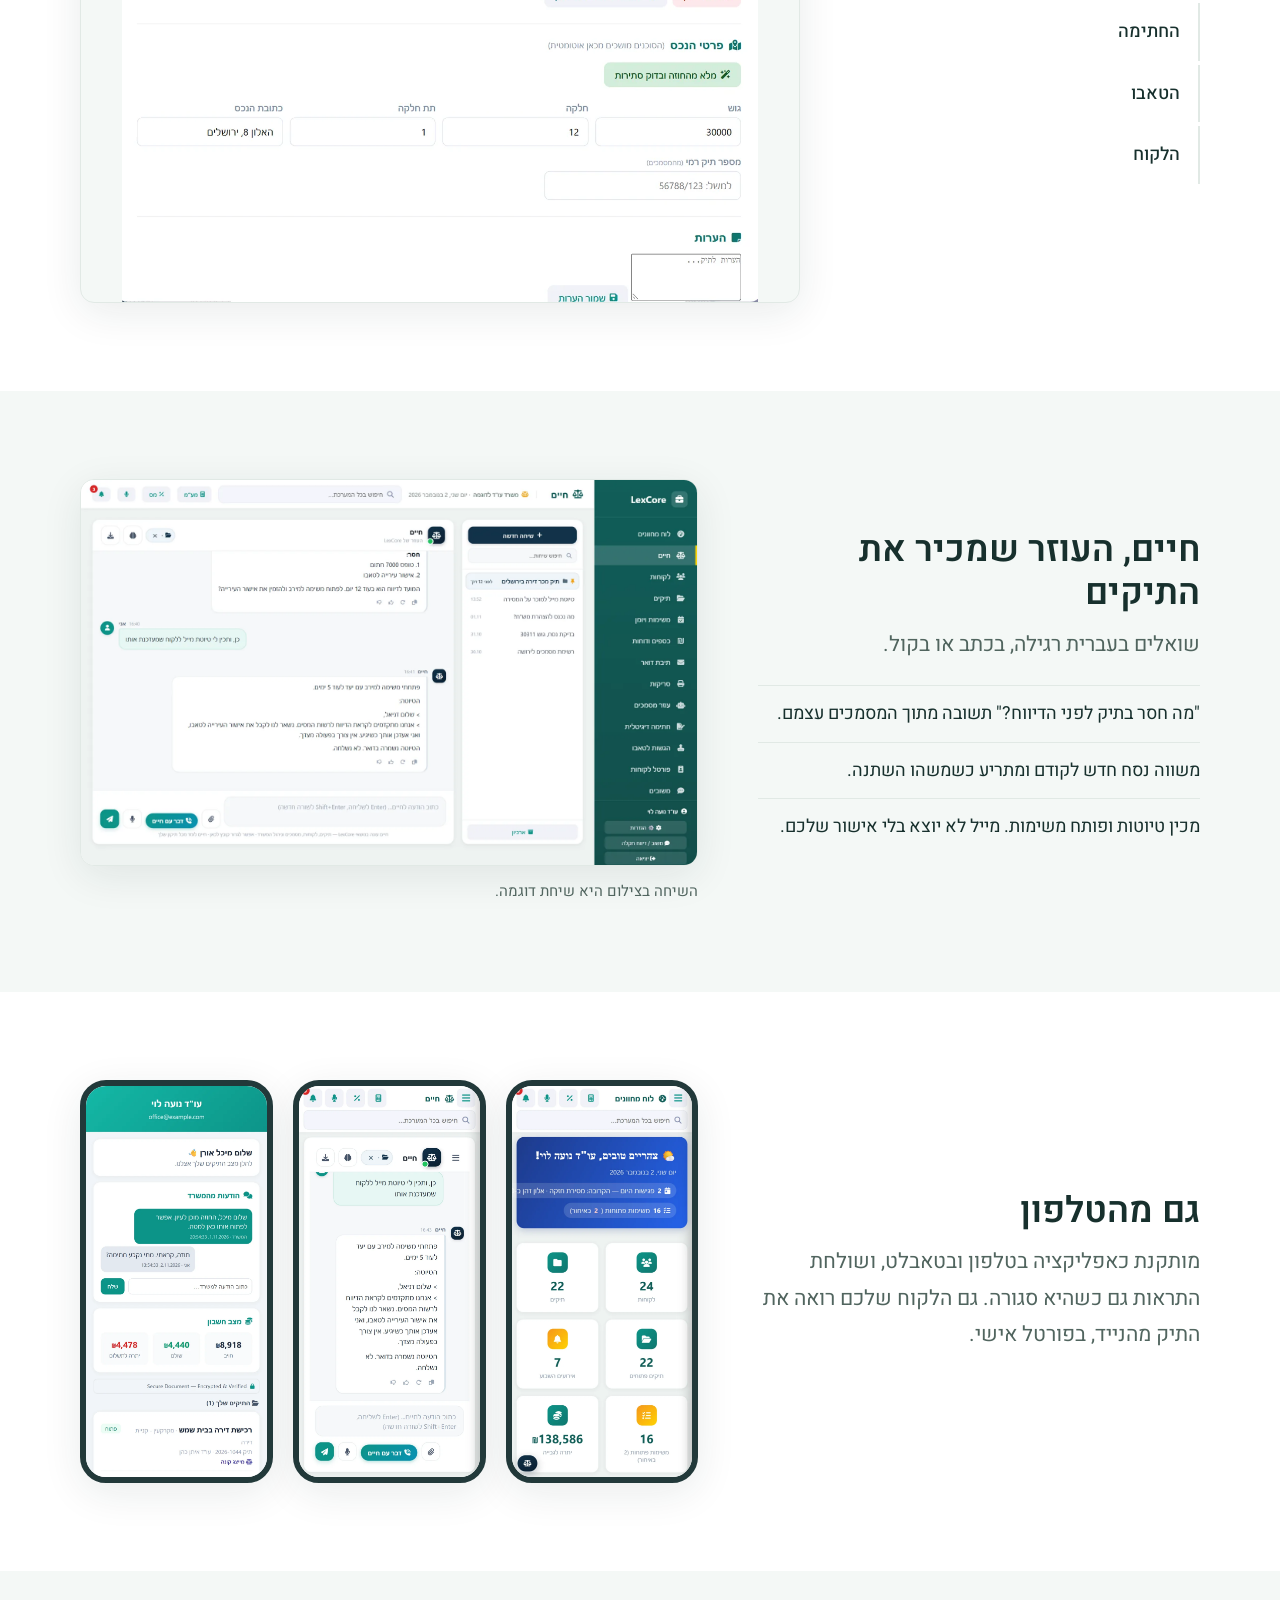
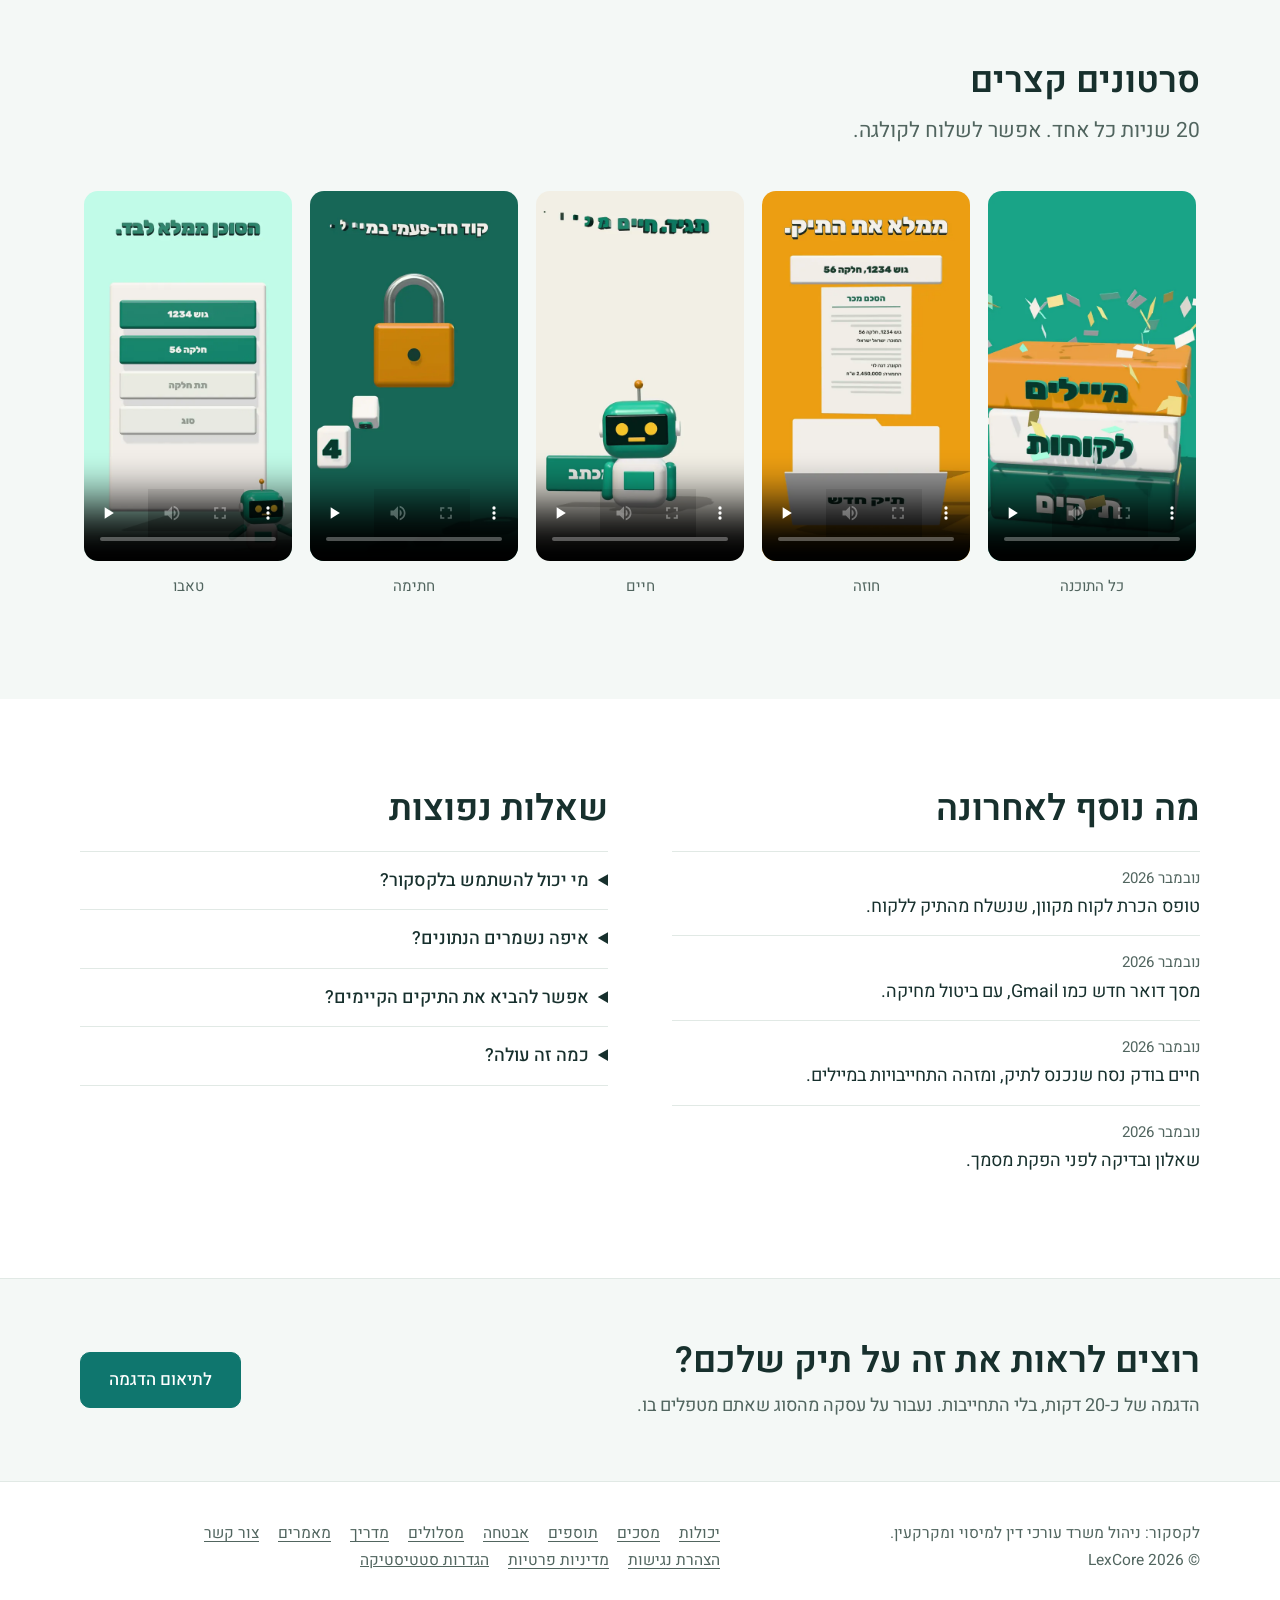
==== commit 7005f808: "Add the NagishLi accessibility widget Host NagishLi 2.3 unchanged (SHA-256 matches the publisher) wi" ====
--- a/index.html
+++ b/index.html
@@ -97,5 +97,8 @@
 <nav aria-label="תחתון"><a href="features.html">יכולות</a> <a href="screenshots.html">מסכים</a> <a href="addins.html">תוספים</a> <a href="security.html">אבטחה</a> <a href="plans.html">מסלולים</a> <a href="madrich.html">מדריך</a> <a href="blog.html">מאמרים</a> <a href="contact.html">צור קשר</a> <a href="accessibility.html">הצהרת נגישות</a> <a href="privacy.html">מדיניות פרטיות</a> <button type="button" class="link-btn" data-consent-open>הגדרות סטטיסטיקה</button></nav>
 </div></footer>
 <script src="app.js"></script>
+<script>nl_pos="bl";nl_color="turquoise";nl_compact="1";nl_link="accessibility.html";nl_dir="assets/nagishli/nl-files/";</script>
+<script src="assets/nagishli/jquery.min.js"></script>
+<script src="assets/nagishli/nagishli.js"></script>
 </body>
 </html>
--- a/styles.css
+++ b/styles.css
@@ -172,7 +172,7 @@
 .foot a, .foot .link-btn { color: var(--soft); margin-inline-end: 15px; display: inline-block; }
 
 /* consent */
-.consent { position: fixed; bottom: 18px; inset-inline-end: 18px; width: min(100% - 36px, 400px); background: var(--white); border: 1px solid var(--line); border-radius: 14px; box-shadow: var(--shadow); padding: 18px 20px; z-index: 40; font-size: 15.5px; line-height: 1.6; animation: soft-in .9s var(--ease) both; }
+.consent { position: fixed; bottom: 18px; inset-inline-start: 18px; width: min(100% - 36px, 400px); background: var(--white); border: 1px solid var(--line); border-radius: 14px; box-shadow: var(--shadow); padding: 18px 20px; z-index: 40; font-size: 15.5px; line-height: 1.6; animation: soft-in .9s var(--ease) both; }
 .consent p { margin: 0 0 12px; }
 .consent-actions { display: grid; grid-template-columns: 1fr 1fr; gap: 8px; }
 .consent .btn { padding: 8px 10px; font-size: 15.5px; background: var(--white); color: var(--teal); border-color: var(--teal); }
@@ -190,6 +190,7 @@
 @media (min-width: 901px) { .links { display: flex; gap: 22px; } }
 @media (max-width: 900px) {
   body { font-size: 17px; }
+  .consent { bottom: 76px; }
   .menu-btn { display: block; }
   .top nav { flex-wrap: wrap; padding: 10px 0; gap: 10px 12px; }
   .links { display: none; width: 100%; order: 3; flex-direction: column; gap: 10px; padding-bottom: 8px; }
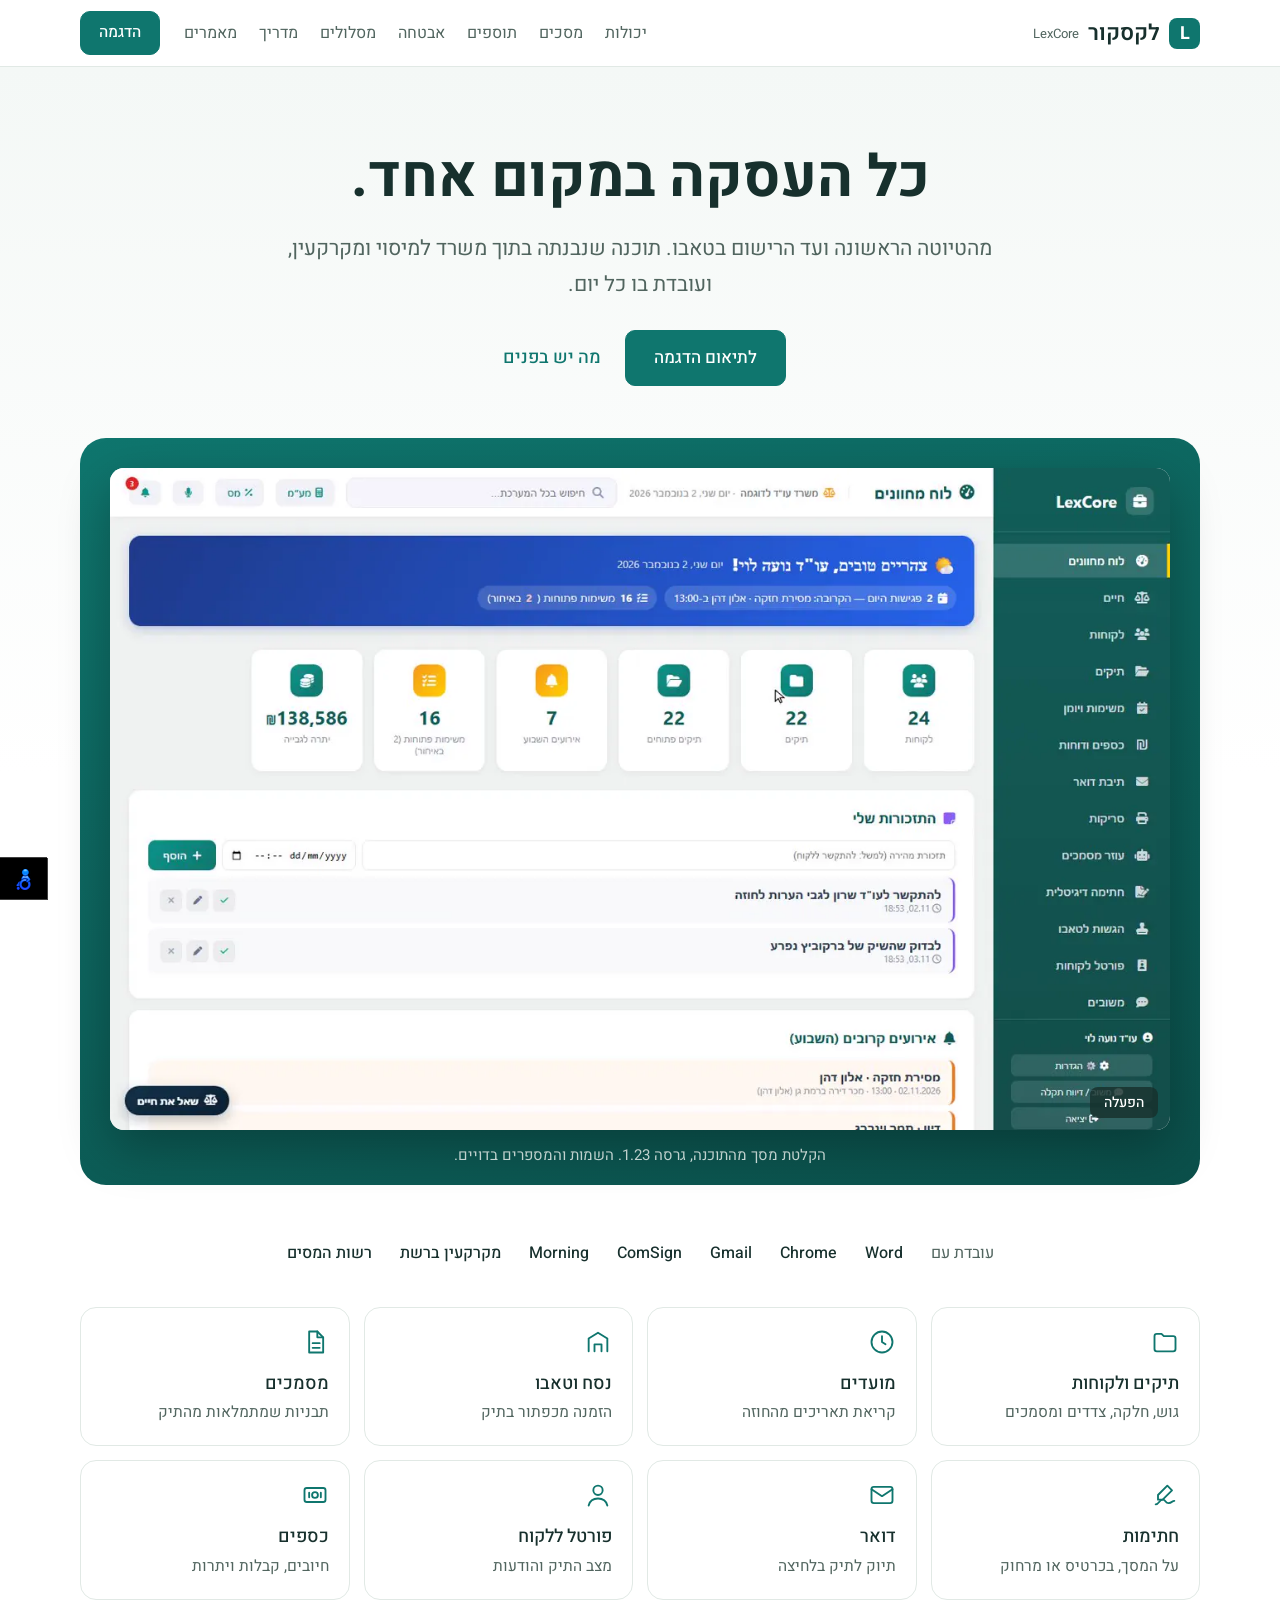
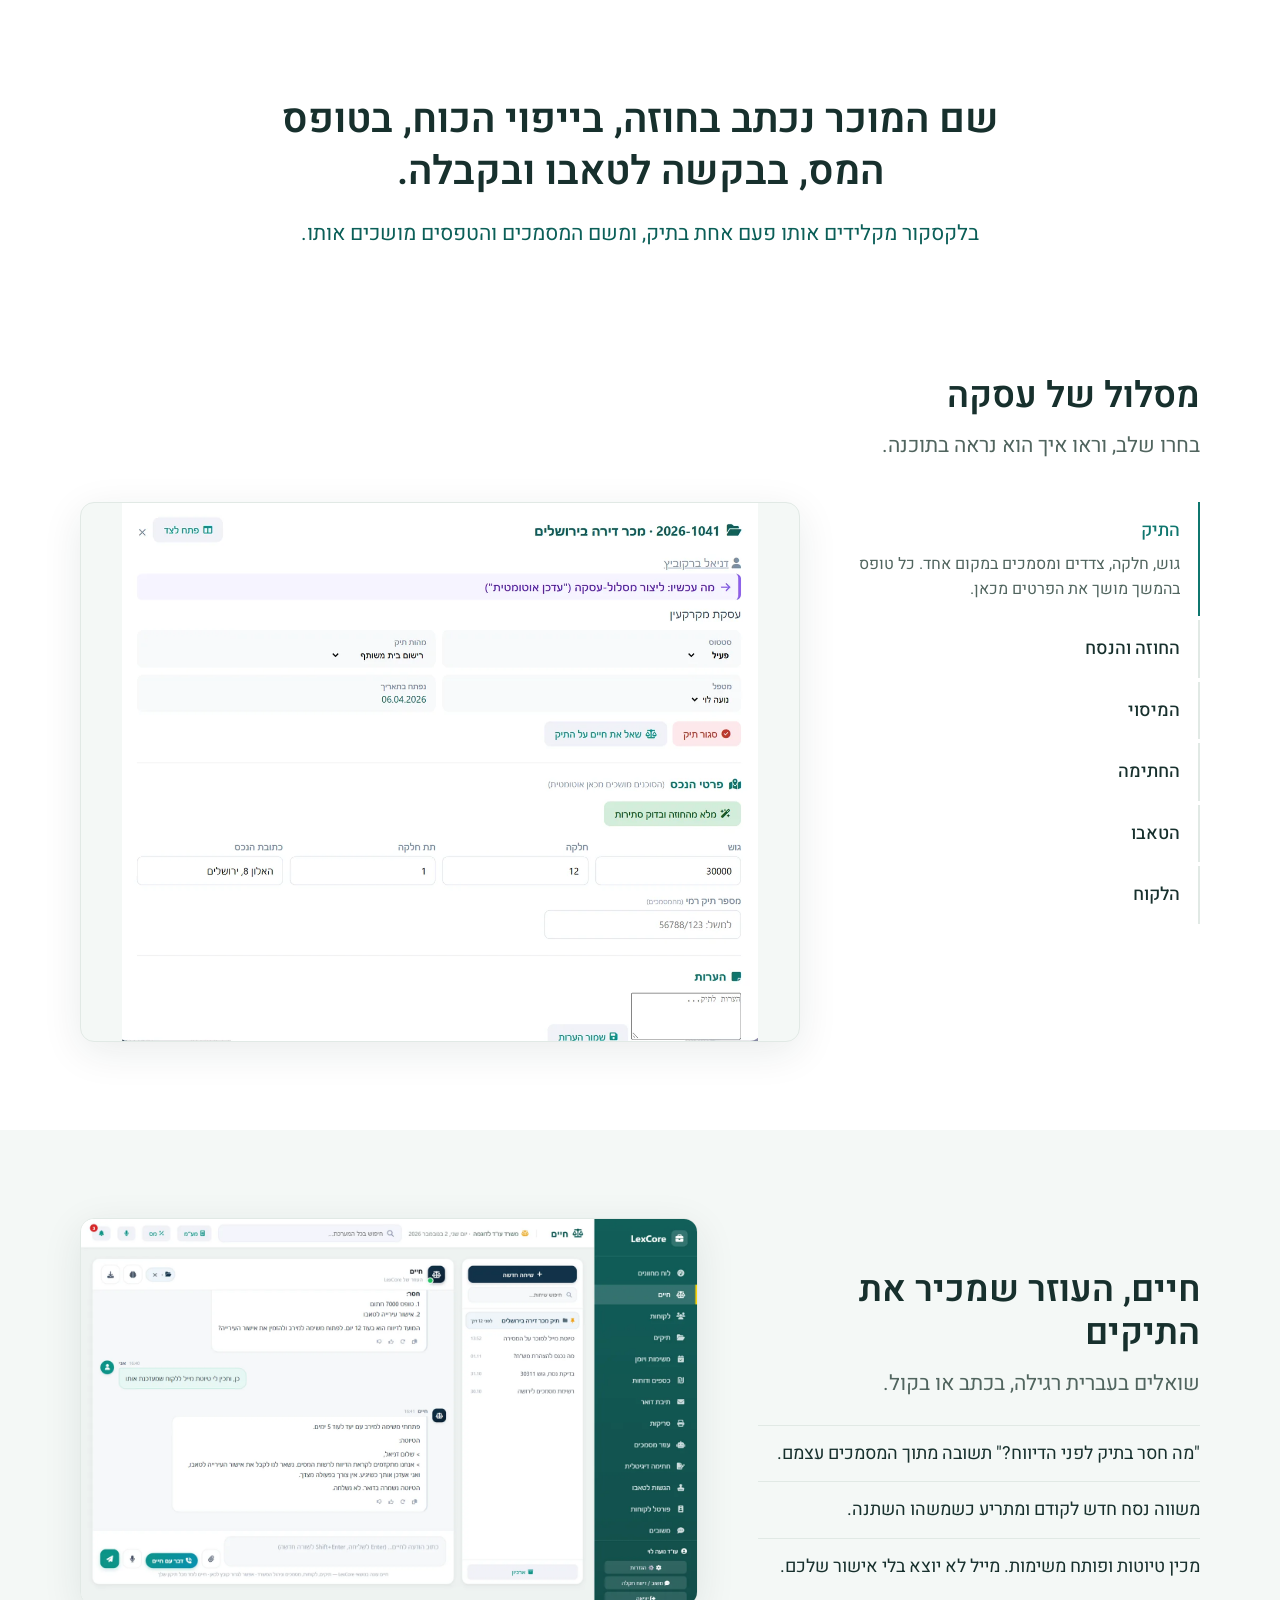
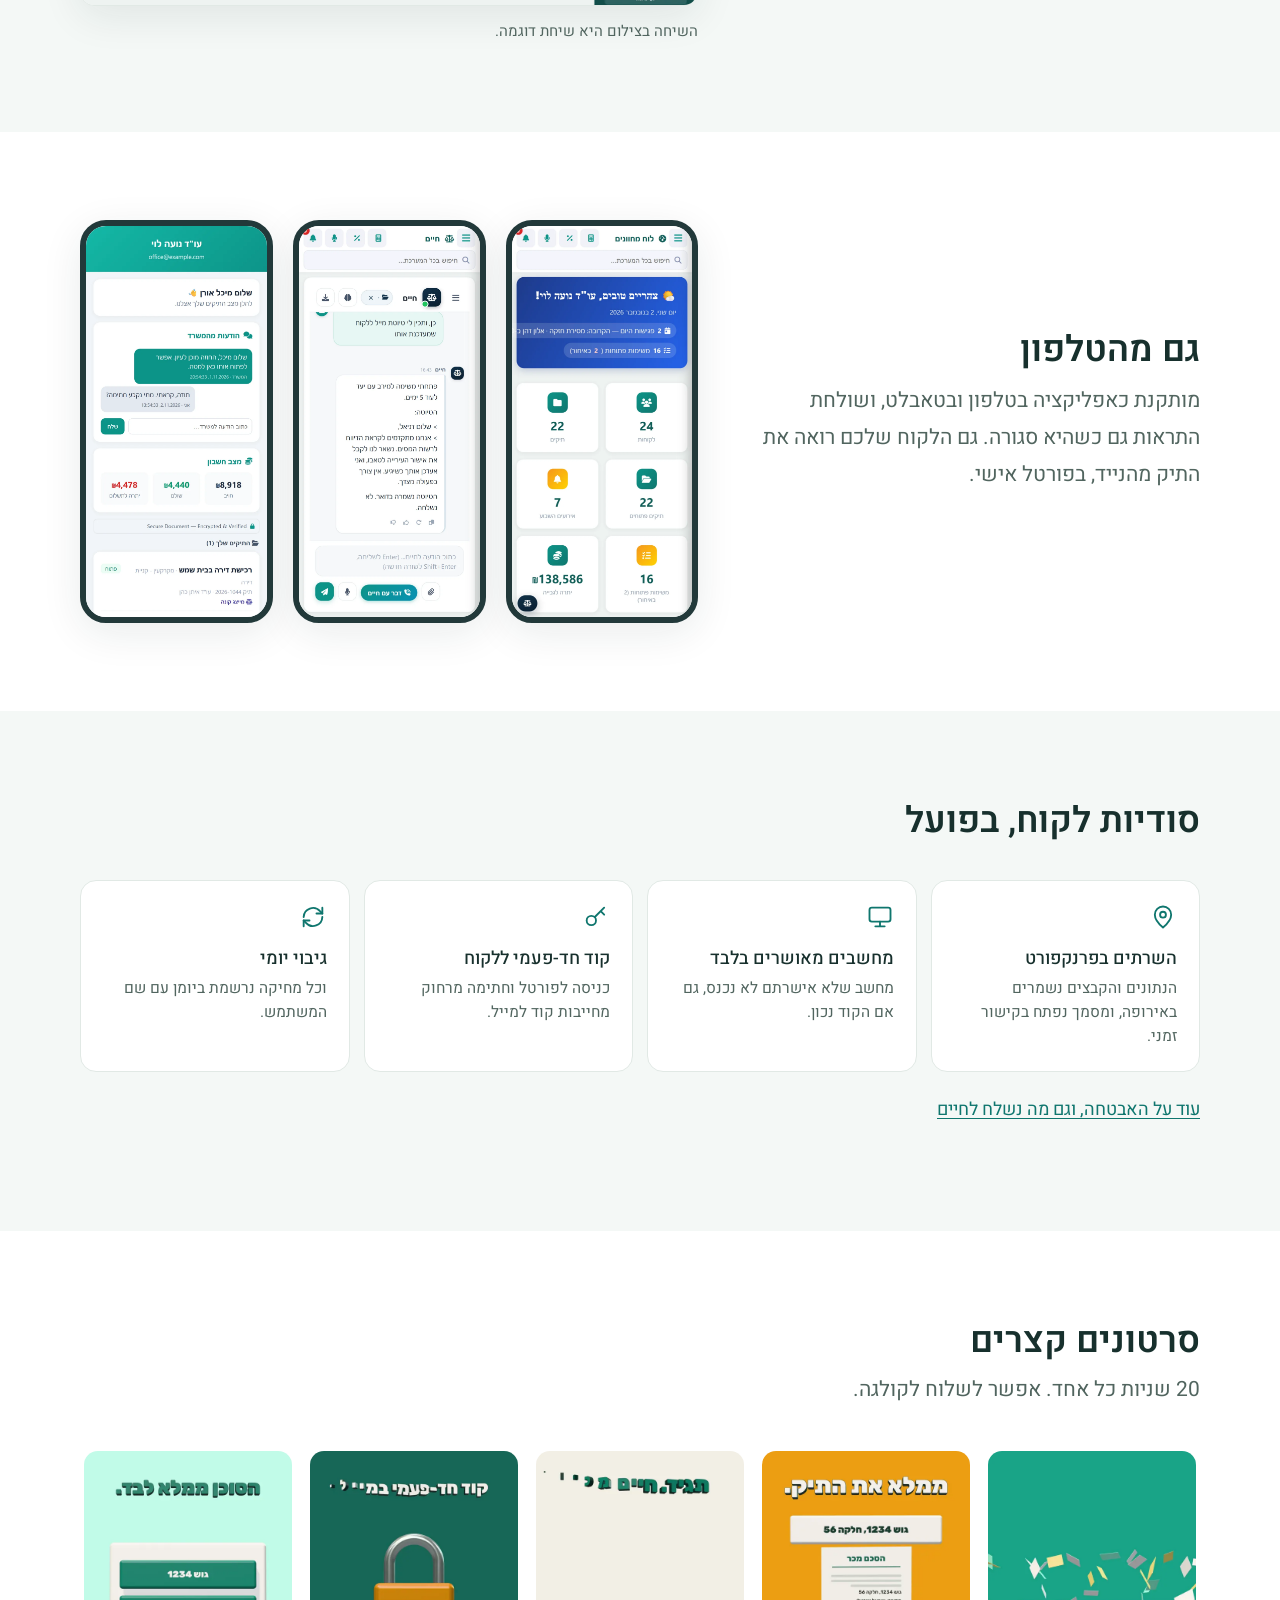
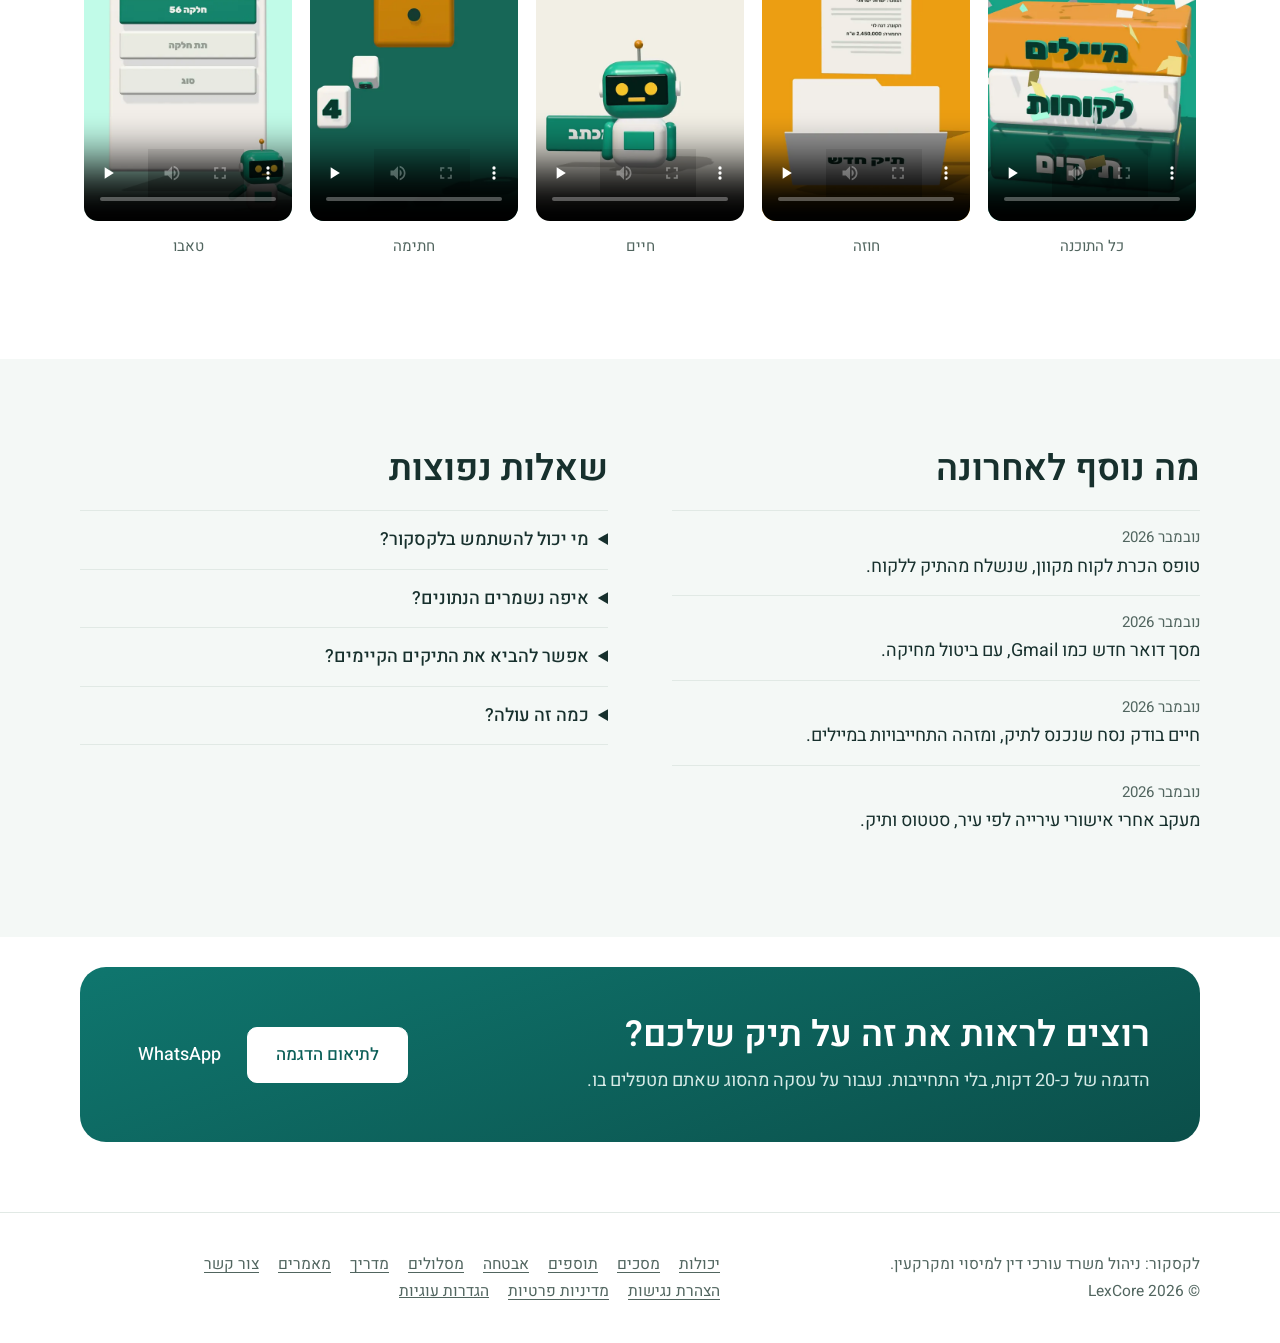
==== commit 6b2b92a0: "Add a friendly cookie card and a fuller, clearer home page Ask about cookies in a card with both cho" ====
--- a/index.html
+++ b/index.html
@@ -37,6 +37,15 @@
 <figure class="hero-video rise d3"><div class="frame"><video id="heroVideo" src="assets/video/lexcore-recording.mp4" poster="assets/video/lexcore-recording.webp" muted loop playsinline preload="metadata" aria-label="הקלטת מסך של לקסקור: לוח מחוונים, תיק, שיחה עם חיים, דואר וחתימה על מסמך"></video><button class="vid-btn" id="heroToggle" type="button" hidden>השהיה</button></div><figcaption>הקלטת מסך מהתוכנה, גרסה 1.23. השמות והמספרים בדויים.</figcaption></figure>
 </div></div>
 
+<div class="tools"><div class="wrap"><span>עובדת עם</span><b>Word</b><b>Chrome</b><b>Gmail</b><b>ComSign</b><b>Morning</b><b>מקרקעין ברשת</b><b>רשות המסים</b></div></div>
+
+<section class="tiles-sec"><div class="wrap"><div class="tiles"><a class="tile" href="features.html#g0"><svg viewBox="0 0 24 24" aria-hidden="true"><path d="M3 7a2 2 0 0 1 2-2h4l2 2h8a2 2 0 0 1 2 2v9a2 2 0 0 1-2 2H5a2 2 0 0 1-2-2z"/></svg><b>תיקים ולקוחות</b><span>גוש, חלקה, צדדים ומסמכים</span></a><a class="tile" href="features.html#g1"><svg viewBox="0 0 24 24" aria-hidden="true"><circle cx="12" cy="12" r="9"/><path d="M12 7v5l3 2"/></svg><b>מועדים</b><span>קריאת תאריכים מהחוזה</span></a><a class="tile" href="features.html#g2"><svg viewBox="0 0 24 24" aria-hidden="true"><path d="M4 20V9l8-5 8 5v11"/><path d="M9 20v-6h6v6"/></svg><b>נסח וטאבו</b><span>הזמנה מכפתור בתיק</span></a><a class="tile" href="features.html#g3"><svg viewBox="0 0 24 24" aria-hidden="true"><path d="M7 3h7l5 5v13H7z"/><path d="M14 3v5h5M10 13h6M10 17h6"/></svg><b>מסמכים</b><span>תבניות שמתמלאות מהתיק</span></a><a class="tile" href="features.html#g4"><svg viewBox="0 0 24 24" aria-hidden="true"><path d="M4 20c3 0 3-4 6-4s2 3 5 3 3-2 5-2"/><path d="M14 4l4 4-8 8H6v-4z"/></svg><b>חתימות</b><span>על המסך, בכרטיס או מרחוק</span></a><a class="tile" href="features.html#g5"><svg viewBox="0 0 24 24" aria-hidden="true"><rect x="3" y="5" width="18" height="14" rx="2"/><path d="M3 7l9 6 9-6"/></svg><b>דואר</b><span>תיוק לתיק בלחיצה</span></a><a class="tile" href="features.html#g6"><svg viewBox="0 0 24 24" aria-hidden="true"><circle cx="12" cy="8" r="4"/><path d="M4 21c1-4 4-6 8-6s7 2 8 6"/></svg><b>פורטל ללקוח</b><span>מצב התיק והודעות</span></a><a class="tile" href="features.html#g7"><svg viewBox="0 0 24 24" aria-hidden="true"><rect x="3" y="6" width="18" height="12" rx="2"/><circle cx="12" cy="12" r="2.5"/><path d="M7 10v4M17 10v4"/></svg><b>כספים</b><span>חיובים, קבלות ויתרות</span></a></div></div></section>
+
+<section class="hook"><div class="narrow center">
+<h2>שם המוכר נכתב בחוזה, בייפוי הכוח, בטופס המס, בבקשה לטאבו ובקבלה.</h2>
+<p class="lead">בלקסקור מקלידים אותו פעם אחת בתיק, ומשם המסמכים והטפסים מושכים אותו.</p>
+</div></section>
+
 <section><div class="wrap">
 <div class="sec-head"><h2>מסלול של עסקה</h2><p class="lead">בחרו שלב, וראו איך הוא נראה בתוכנה.</p></div>
 <div class="show">
@@ -71,18 +80,24 @@
 </div></section>
 
 <section class="alt"><div class="wrap">
+<div class="sec-head"><h2>סודיות לקוח, בפועל</h2></div>
+<div class="sec-cards"><div class="sec-card"><svg viewBox="0 0 24 24" aria-hidden="true"><path d="M12 21s7-6 7-11a7 7 0 1 0-14 0c0 5 7 11 7 11z"/><circle cx="12" cy="10" r="2.5"/></svg><b>השרתים בפרנקפורט</b><span>הנתונים והקבצים נשמרים באירופה, ומסמך נפתח בקישור זמני.</span></div><div class="sec-card"><svg viewBox="0 0 24 24" aria-hidden="true"><rect x="3" y="4" width="18" height="12" rx="2"/><path d="M8 20h8M12 16v4"/></svg><b>מחשבים מאושרים בלבד</b><span>מחשב שלא אישרתם לא נכנס, גם אם הקוד נכון.</span></div><div class="sec-card"><svg viewBox="0 0 24 24" aria-hidden="true"><circle cx="8" cy="15" r="4"/><path d="M11 12l8-8M16 7l3 3"/></svg><b>קוד חד-פעמי ללקוח</b><span>כניסה לפורטל וחתימה מרחוק מחייבות קוד למייל.</span></div><div class="sec-card"><svg viewBox="0 0 24 24" aria-hidden="true"><path d="M4 12a8 8 0 0 1 14-5l2 2M20 12a8 8 0 0 1-14 5l-2-2"/><path d="M20 4v5h-5M4 20v-5h5"/></svg><b>גיבוי יומי</b><span>וכל מחיקה נרשמת ביומן עם שם המשתמש.</span></div></div>
+<p style="margin-top:22px"><a href="security.html">עוד על האבטחה, וגם מה נשלח לחיים</a></p>
+</div></section>
+
+<section><div class="wrap">
 <div class="sec-head"><h2>סרטונים קצרים</h2><p class="lead">20 שניות כל אחד. אפשר לשלוח לקולגה.</p></div>
 <div class="stories" tabindex="0" role="region" aria-label="סרטונים קצרים, אפשר לגלול הצידה"><figure><video src="assets/video/story-1.mp4" poster="assets/video/story-1.webp" controls preload="none" playsinline></video><figcaption>כל התוכנה</figcaption></figure><figure><video src="assets/video/story-2.mp4" poster="assets/video/story-2.webp" controls preload="none" playsinline></video><figcaption>חוזה</figcaption></figure><figure><video src="assets/video/story-3.mp4" poster="assets/video/story-3.webp" controls preload="none" playsinline></video><figcaption>חיים</figcaption></figure><figure><video src="assets/video/story-4.mp4" poster="assets/video/story-4.webp" controls preload="none" playsinline></video><figcaption>חתימה</figcaption></figure><figure><video src="assets/video/story-5.mp4" poster="assets/video/story-5.webp" controls preload="none" playsinline></video><figcaption>טאבו</figcaption></figure></div>
 </div></section>
 
-<section><div class="wrap two-even">
+<section class="alt"><div class="wrap two-even">
 <div>
 <h2>מה נוסף לאחרונה</h2>
 <div class="log">
 <div><time datetime="2026-11-02">נובמבר 2026</time><span>טופס הכרת לקוח מקוון, שנשלח מהתיק ללקוח.</span></div>
 <div><time datetime="2026-11-02">נובמבר 2026</time><span>מסך דואר חדש כמו Gmail, עם ביטול מחיקה.</span></div>
 <div><time datetime="2026-11-01">נובמבר 2026</time><span>חיים בודק נסח שנכנס לתיק, ומזהה התחייבויות במיילים.</span></div>
-<div><time datetime="2026-11-01">נובמבר 2026</time><span>שאלון ובדיקה לפני הפקת מסמך.</span></div>
+<div><time datetime="2026-11-03">נובמבר 2026</time><span>מעקב אחרי אישורי עירייה לפי עיר, סטטוס ותיק.</span></div>
 </div>
 </div>
 <div>
@@ -90,11 +105,11 @@
 <div class="faq"><details><summary>מי יכול להשתמש בלקסקור?</summary><p>לקסקור נבנתה למשרדים שעוסקים במיסוי ומקרקעין. ניהול הלקוחות, התיקים, הדואר והכספים מתאים גם למשרדים אחרים, אבל רוב הכלים המיוחדים (נסח, טאבו, מש"ח) נכתבו לעסקאות נדל"ן.</p></details><details><summary>איפה נשמרים הנתונים?</summary><p>בענן, בשרתים בפרנקפורט. המסמכים נפתחים בקישורים חתומים לזמן קצר, ורק מחשבים שאישרתם יכולים להיכנס למערכת.</p></details><details><summary>אפשר להביא את התיקים הקיימים?</summary><p>כן. יש ייבוא לקוחות ותיקים ממבנה התיקיות של המשרד, ומסמכים אפשר להעלות בכמויות גדולות. אם אתם עובדים עם תוכנה אחרת, דברו איתנו על הייבוא ממנה.</p></details><details><summary>כמה זה עולה?</summary><p>המחיר נקבע לפי גודל המשרד והמסלול, ואנחנו נותנים אותו אחרי שיחה קצרה.</p></details></div>
 </div>
 </div></section>
-<section class="cta"><div class="wrap cta-in"><div><h2>רוצים לראות את זה על תיק שלכם?</h2><p>הדגמה של כ-20 דקות, בלי התחייבות. נעבור על עסקה מהסוג שאתם מטפלים בו.</p></div><a class="btn" href="contact.html">לתיאום הדגמה</a></div></section>
+<section class="cta"><div class="wrap"><div class="cta-panel"><div><h2>רוצים לראות את זה על תיק שלכם?</h2><p>הדגמה של כ-20 דקות, בלי התחייבות. נעבור על עסקה מהסוג שאתם מטפלים בו.</p></div><div class="cta-acts"><a class="btn light" href="contact.html">לתיאום הדגמה</a><a class="plain" href="https://wa.me/97225954954" target="_blank" rel="noopener">WhatsApp</a></div></div></div></section>
 </main>
 <footer class="foot"><div class="wrap foot-in">
 <div>לקסקור: ניהול משרד עורכי דין למיסוי ומקרקעין.<br>© 2026 LexCore</div>
-<nav aria-label="תחתון"><a href="features.html">יכולות</a> <a href="screenshots.html">מסכים</a> <a href="addins.html">תוספים</a> <a href="security.html">אבטחה</a> <a href="plans.html">מסלולים</a> <a href="madrich.html">מדריך</a> <a href="blog.html">מאמרים</a> <a href="contact.html">צור קשר</a> <a href="accessibility.html">הצהרת נגישות</a> <a href="privacy.html">מדיניות פרטיות</a> <button type="button" class="link-btn" data-consent-open>הגדרות סטטיסטיקה</button></nav>
+<nav aria-label="תחתון"><a href="features.html">יכולות</a> <a href="screenshots.html">מסכים</a> <a href="addins.html">תוספים</a> <a href="security.html">אבטחה</a> <a href="plans.html">מסלולים</a> <a href="madrich.html">מדריך</a> <a href="blog.html">מאמרים</a> <a href="contact.html">צור קשר</a> <a href="accessibility.html">הצהרת נגישות</a> <a href="privacy.html">מדיניות פרטיות</a> <button type="button" class="link-btn" data-consent-open>הגדרות עוגיות</button></nav>
 </div></footer>
 <script src="app.js"></script>
 <script>nl_pos="bl";nl_color="turquoise";nl_compact="1";nl_link="accessibility.html";nl_dir="assets/nagishli/nl-files/";</script>
--- a/styles.css
+++ b/styles.css
@@ -64,7 +64,9 @@
 .hero { padding: 76px 0 20px; background: linear-gradient(var(--tint), var(--white) 62%); }
 .hero .lead { margin: 18px auto 26px; }
 .actions { display: flex; flex-wrap: wrap; gap: 10px 16px; align-items: center; justify-content: center; }
-.hero-video { margin: 52px auto 0; max-width: 1040px; }
+.hero-video { margin: 52px auto 0; max-width: 1120px; padding: 30px 30px 16px; background: linear-gradient(160deg, #0f766e, #0b4f4a); border-radius: 26px; }
+.hero-video .frame { border: 0; box-shadow: 0 18px 50px rgba(0, 0, 0, .28); }
+.hero-video figcaption { color: #d7ebe7; }
 .hero-video .frame { position: relative; }
 .hero-video video { width: 100%; }
 .vid-btn { position: absolute; bottom: 12px; inset-inline-start: 12px; background: rgba(23, 48, 45, .82); color: #fff; border: 0; border-radius: 8px; padding: 5px 14px; font: 500 14px var(--sans); cursor: pointer; }
@@ -163,20 +165,48 @@
 .form-note { font-size: 15px; color: var(--soft); margin: 2px 0 16px; line-height: 1.6; }
 
 /* cta and footer */
-.cta { background: var(--tint); padding: 60px 0; border-top: 1px solid var(--line); }
-.cta-in { display: flex; justify-content: space-between; align-items: center; gap: 30px; flex-wrap: wrap; }
-.cta p { margin: 8px 0 0; color: var(--soft); }
+.cta { padding: 30px 0 70px; }
+.cta-panel { display: flex; justify-content: space-between; align-items: center; gap: 30px; flex-wrap: wrap; background: linear-gradient(160deg, #0f766e, #0b4f4a); color: #fff; border-radius: 26px; padding: 46px 50px; }
+.cta h2 { color: #fff; }
+.cta p { margin: 8px 0 0; color: #d7ebe7; }
+.cta-acts { display: flex; align-items: center; gap: 10px 18px; flex-wrap: wrap; }
+.cta .plain { color: #fff; }
+.cta .plain:hover { color: #fff; }
+.btn.light { background: #fff; border-color: #fff; color: var(--teal-dark); }
+.btn.light:hover { background: #e7f2ef; border-color: #e7f2ef; color: var(--teal-dark); }
 .foot { padding: 38px 0; font-size: 15.5px; color: var(--soft); border-top: 1px solid var(--line); }
 .foot-in { display: flex; justify-content: space-between; gap: 26px; flex-wrap: wrap; }
 .foot nav { max-width: 640px; }
 .foot a, .foot .link-btn { color: var(--soft); margin-inline-end: 15px; display: inline-block; }
 
 /* consent */
-.consent { position: fixed; bottom: 18px; inset-inline-start: 18px; width: min(100% - 36px, 400px); background: var(--white); border: 1px solid var(--line); border-radius: 14px; box-shadow: var(--shadow); padding: 18px 20px; z-index: 40; font-size: 15.5px; line-height: 1.6; animation: soft-in .9s var(--ease) both; }
+.consent { position: fixed; bottom: 18px; inset-inline-start: 18px; width: min(100% - 36px, 430px); display: flex; gap: 14px; align-items: flex-start; background: var(--white); border: 1px solid var(--line); border-radius: 18px; box-shadow: 0 16px 50px rgba(23, 48, 45, .16); padding: 18px 20px; z-index: 40; font-size: 15.5px; line-height: 1.55; animation: soft-in .9s var(--ease) both; }
+.consent-cookie { width: 52px; height: 52px; flex: none; }
+.consent-body { flex: 1; min-width: 0; }
 .consent p { margin: 0 0 12px; }
+.consent p.consent-title { font-weight: 600; font-size: 18px; margin-bottom: 4px; }
 .consent-actions { display: grid; grid-template-columns: 1fr 1fr; gap: 8px; }
 .consent .btn { padding: 8px 10px; font-size: 15.5px; background: var(--white); color: var(--teal); border-color: var(--teal); }
 .consent .btn:hover { background: var(--tint); color: var(--teal-dark); }
+
+
+/* home extras */
+.tools { padding: 34px 0 0; }
+.tools .wrap { display: flex; flex-wrap: wrap; gap: 8px 28px; align-items: center; justify-content: center; color: var(--soft); font-size: 16px; }
+.tools b { color: var(--ink); font-weight: 500; }
+.tiles-sec { padding: 40px 0 10px; }
+.tiles { display: grid; grid-template-columns: repeat(4, 1fr); gap: 14px; }
+.tile { display: block; padding: 20px; border: 1px solid var(--line); border-radius: 16px; text-decoration: none; color: var(--ink); background: var(--white); transition: border-color .35s var(--ease), box-shadow .35s var(--ease), transform .35s var(--ease); }
+.tile:hover { color: var(--ink); border-color: #b6d3cc; box-shadow: var(--shadow); transform: translateY(-2px); }
+.tile svg, .sec-card svg { display: block; width: 28px; height: 28px; fill: none; stroke: var(--teal); stroke-width: 1.6; stroke-linecap: round; stroke-linejoin: round; margin-bottom: 12px; }
+.tile b, .sec-card b { display: block; font-weight: 500; font-size: 18px; }
+.tile span, .sec-card span { display: block; color: var(--soft); font-size: 15.5px; line-height: 1.55; margin-top: 2px; }
+.hook { padding: 84px 0 34px; }
+.hook h2 { font-size: clamp(26px, 3.4vw, 40px); line-height: 1.3; }
+.hook .lead { margin: 18px auto 0; color: var(--teal-dark); }
+.sec-cards { display: grid; grid-template-columns: repeat(4, 1fr); gap: 14px; }
+.sec-card { background: var(--white); border: 1px solid var(--line); border-radius: 16px; padding: 22px; }
+.group { scroll-margin-top: 80px; }
 
 /* gentle opening */
 @keyframes soft-in { from { opacity: 0; transform: translateY(10px); } to { opacity: 1; transform: none; } }
@@ -197,6 +227,11 @@
   .top.open .links { display: flex; }
   .brand span { display: none; }
   .show, .band-grid, .group, .two, .two-even, .addin { grid-template-columns: 1fr; gap: 26px; }
+  .tiles, .sec-cards { grid-template-columns: 1fr 1fr; }
+  .tile, .sec-card { padding: 16px; }
+  .hero-video { padding: 12px 12px 10px; border-radius: 18px; }
+  .cta-panel { padding: 32px 24px; border-radius: 20px; }
+  .hook { padding: 60px 0 16px; }
   .show-list { gap: 2px; }
   .group dl, .gallery { grid-template-columns: 1fr; }
   .plans { grid-template-columns: 1fr; }
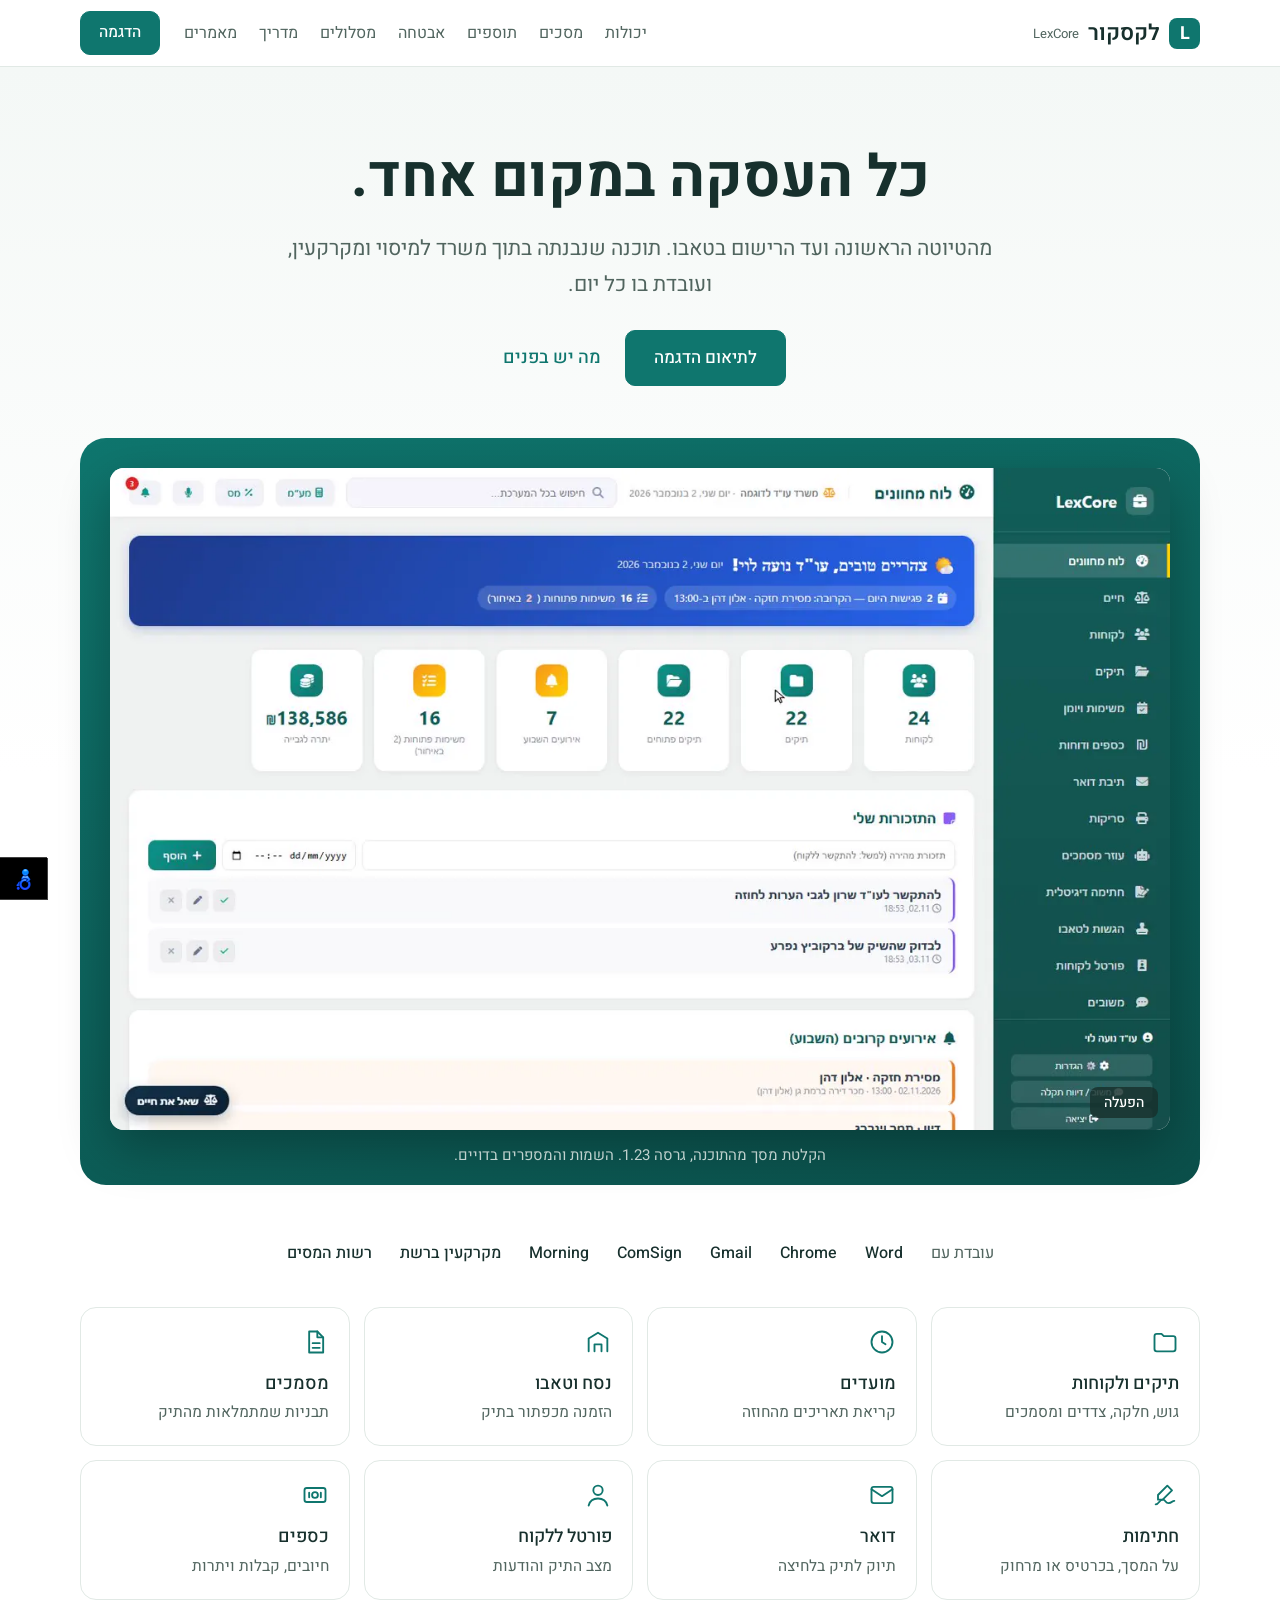
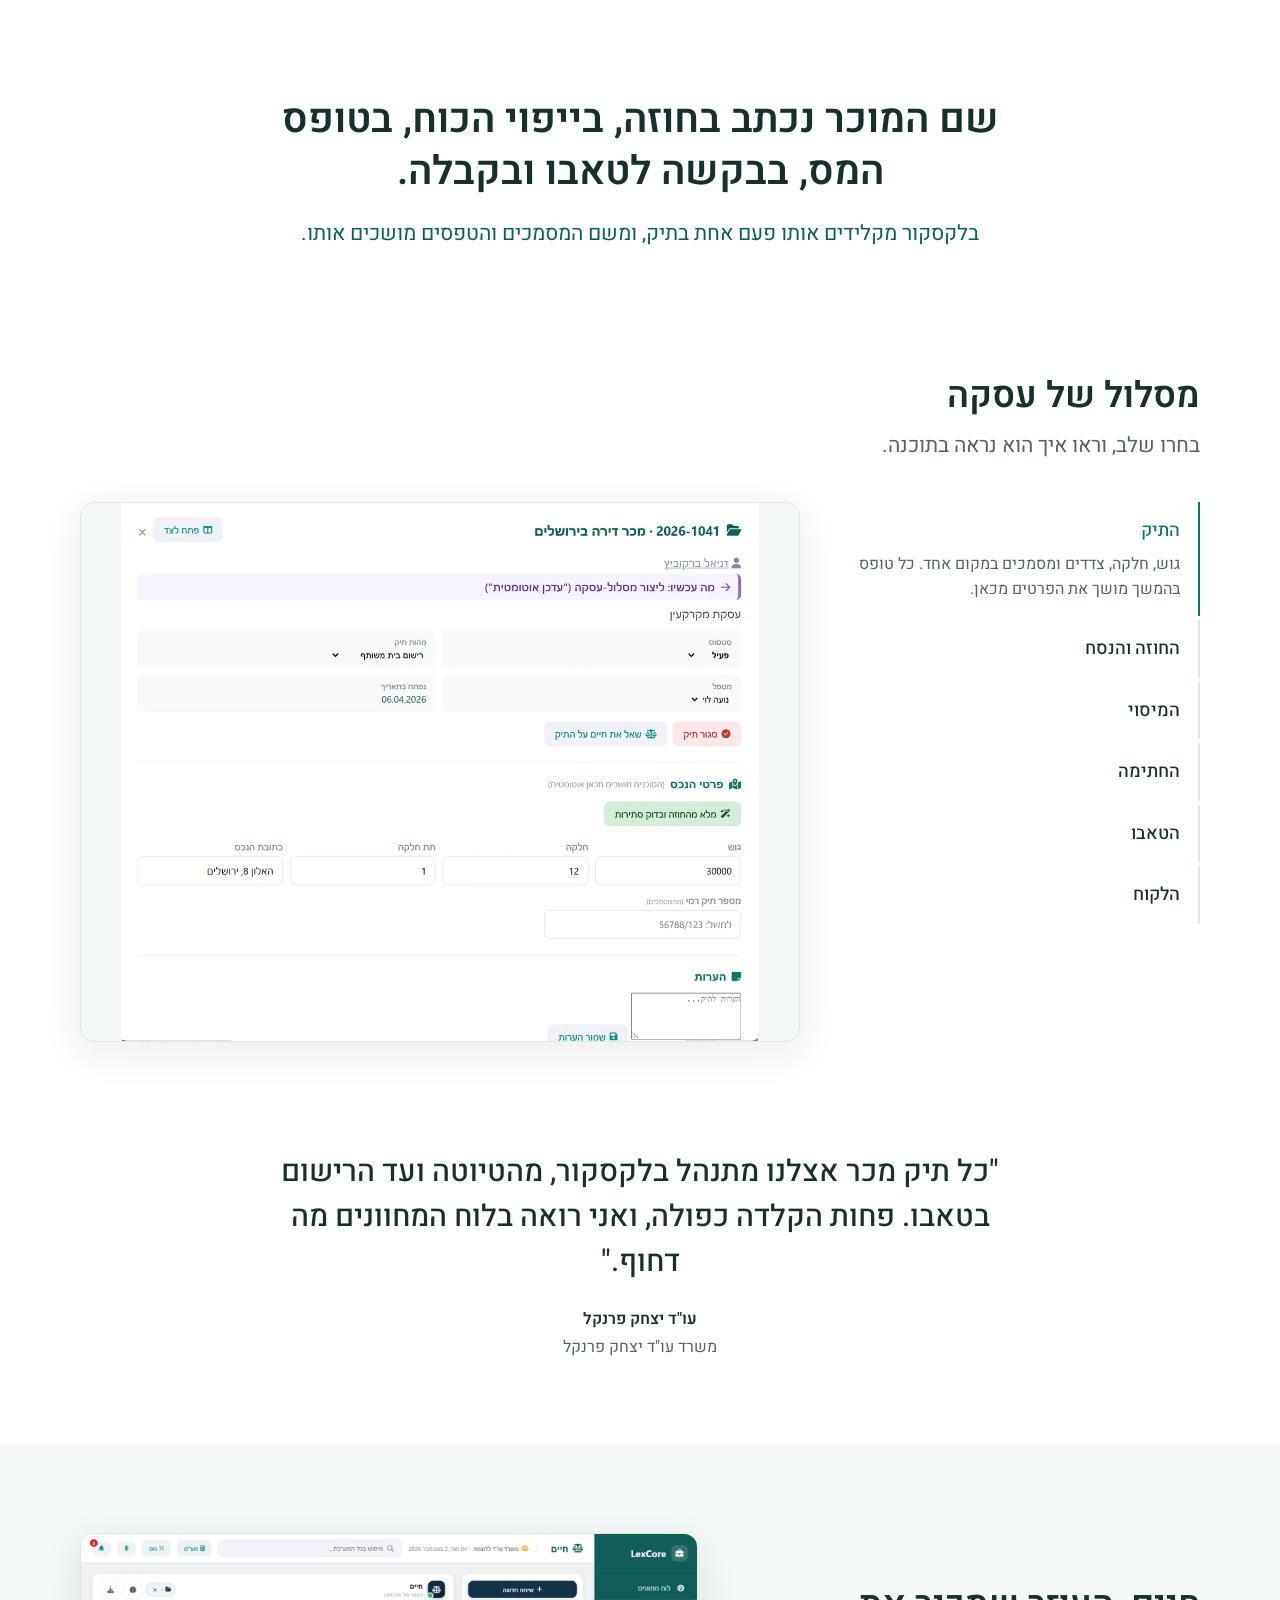
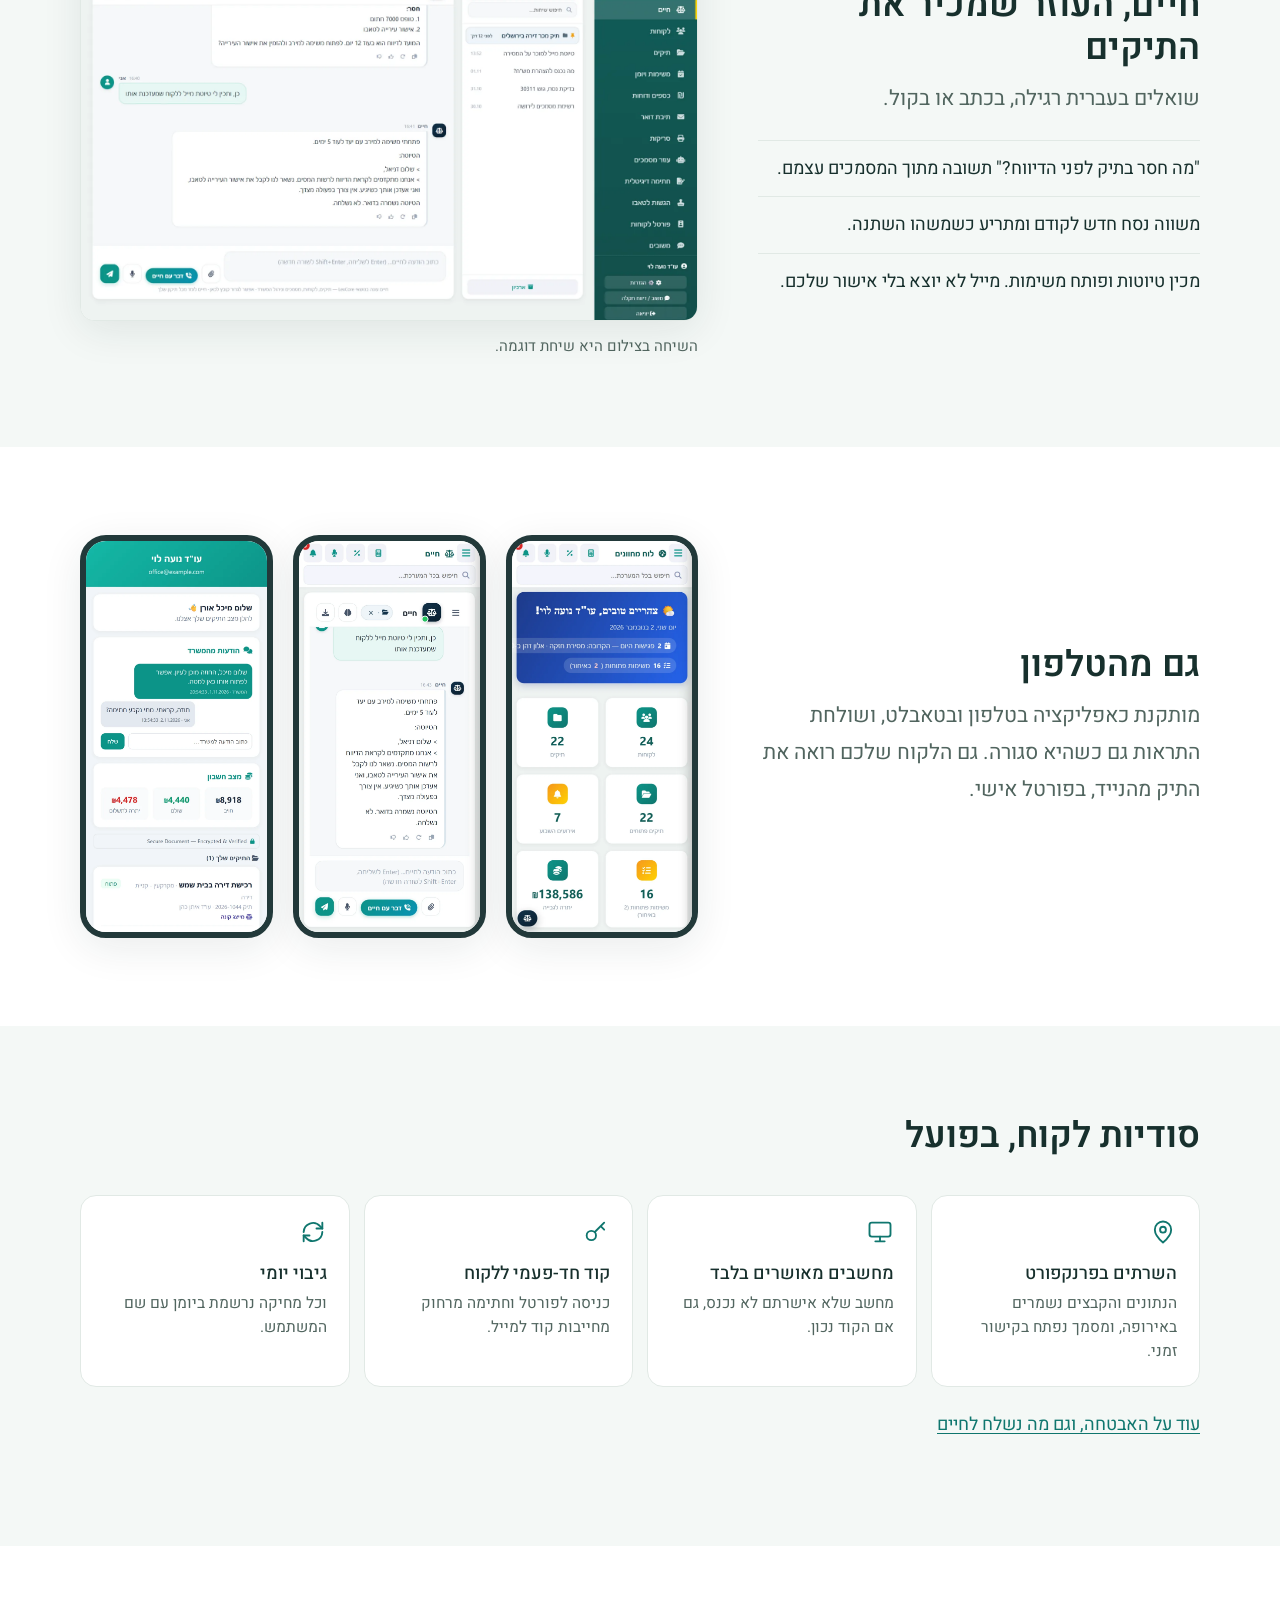
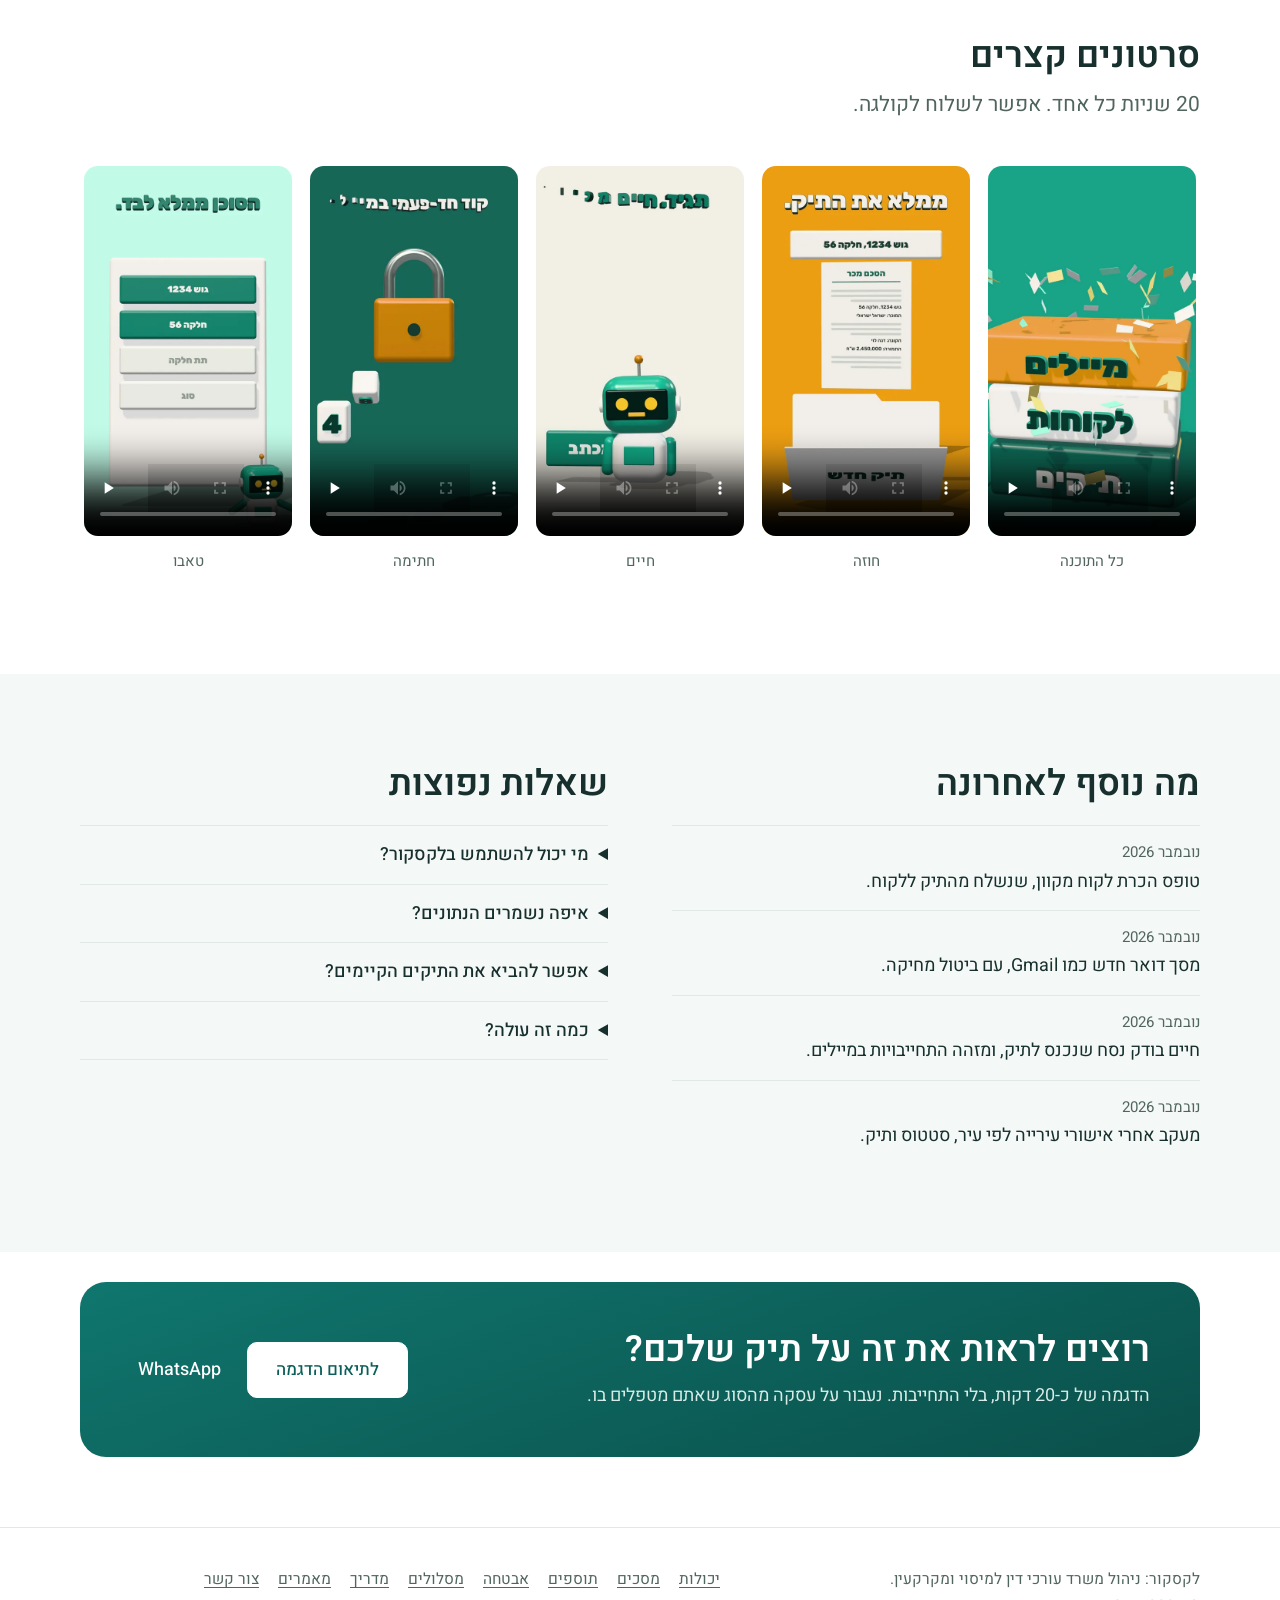
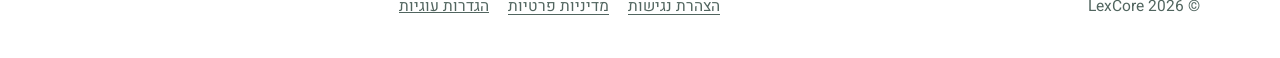
==== commit ef240444: "Add the first real testimonial to the home page Co-Authored-By: Claude Opus 5.5 <noreply@anthropic.c" ====
--- a/index.html
+++ b/index.html
@@ -52,6 +52,13 @@
 <div class="show-list"><button type="button" class="show-item on" data-i="0" aria-pressed="true"><b>התיק</b><span>גוש, חלקה, צדדים ומסמכים במקום אחד. כל טופס בהמשך מושך את הפרטים מכאן.</span></button><button type="button" class="show-item" data-i="1" aria-pressed="false"><b>החוזה והנסח</b><span>את הנסח מזמינים מכפתור בתיק, והמערכת קוראת את החוזה ומציעה מועדי חובה.</span></button><button type="button" class="show-item" data-i="2" aria-pressed="false"><b>המיסוי</b><span>מחשבון מס רכישה בכל מסך, ותוסף Chrome שממלא את ההצהרה המקוונת.</span></button><button type="button" class="show-item" data-i="3" aria-pressed="false"><b>החתימה</b><span>על המסך, בכרטיס חכם, או מהטלפון של הלקוח עם קוד חד-פעמי.</span></button><button type="button" class="show-item" data-i="4" aria-pressed="false"><b>הטאבו</b><span>בקשה להערת אזהרה נבנית מהתיק, ועוצרת לאישור שלכם לפני תשלום והגשה.</span></button><button type="button" class="show-item" data-i="5" aria-pressed="false"><b>הלקוח</b><span>פורטל אישי: מצב החשבון, מסמכים שבחרתם לשתף והודעות למשרד.</span></button></div>
 <div class="show-view frame"><img class="on" src="assets/screens/case-crop.webp" alt="תיק פתוח עם פרטי הנכס"><img class="" src="assets/screens/case-3-crop.webp" alt="תיק פתוח עם חיובים, מסמכים וכפתורי הזמנת נסח" aria-hidden="true" loading="lazy"><img class="" src="assets/screens/tax-crop.webp" alt="מחשבון מס רכישה" aria-hidden="true" loading="lazy"><img class="" src="assets/screens/signature.webp" alt="מסך חתימה דיגיטלית עם ייפוי כוח לדוגמה" aria-hidden="true" loading="lazy"><img class="" src="assets/screens/tabu.webp" alt="רשימת בקשות לרישום הערת אזהרה לפי סטטוס" aria-hidden="true" loading="lazy"><img class="" src="assets/screens/portal-client.webp" alt="פורטל הלקוח כפי שהוא נראה ללקוח" aria-hidden="true" loading="lazy"></div>
 </div>
+</div></section>
+
+<section class="quote-sec"><div class="narrow center">
+<figure class="quote">
+<blockquote>"כל תיק מכר אצלנו מתנהל בלקסקור, מהטיוטה ועד הרישום בטאבו. פחות הקלדה כפולה, ואני רואה בלוח המחוונים מה דחוף."</blockquote>
+<figcaption><b>עו"ד יצחק פרנקל</b><span>משרד עו"ד יצחק פרנקל</span></figcaption>
+</figure>
 </div></section>
 
 <section class="alt"><div class="wrap band-grid">
--- a/styles.css
+++ b/styles.css
@@ -207,6 +207,14 @@
 .sec-cards { display: grid; grid-template-columns: repeat(4, 1fr); gap: 14px; }
 .sec-card { background: var(--white); border: 1px solid var(--line); border-radius: 16px; padding: 22px; }
 .group { scroll-margin-top: 80px; }
+
+
+/* quote */
+.quote-sec { padding: 20px 0 84px; }
+.quote blockquote { margin: 0; font-size: clamp(22px, 2.6vw, 30px); line-height: 1.5; font-weight: 500; color: var(--ink); }
+.quote figcaption { margin-top: 20px; font-size: 16px; }
+.quote figcaption b { display: block; font-weight: 600; color: var(--ink); }
+.quote figcaption span { color: var(--soft); }
 
 /* gentle opening */
 @keyframes soft-in { from { opacity: 0; transform: translateY(10px); } to { opacity: 1; transform: none; } }
